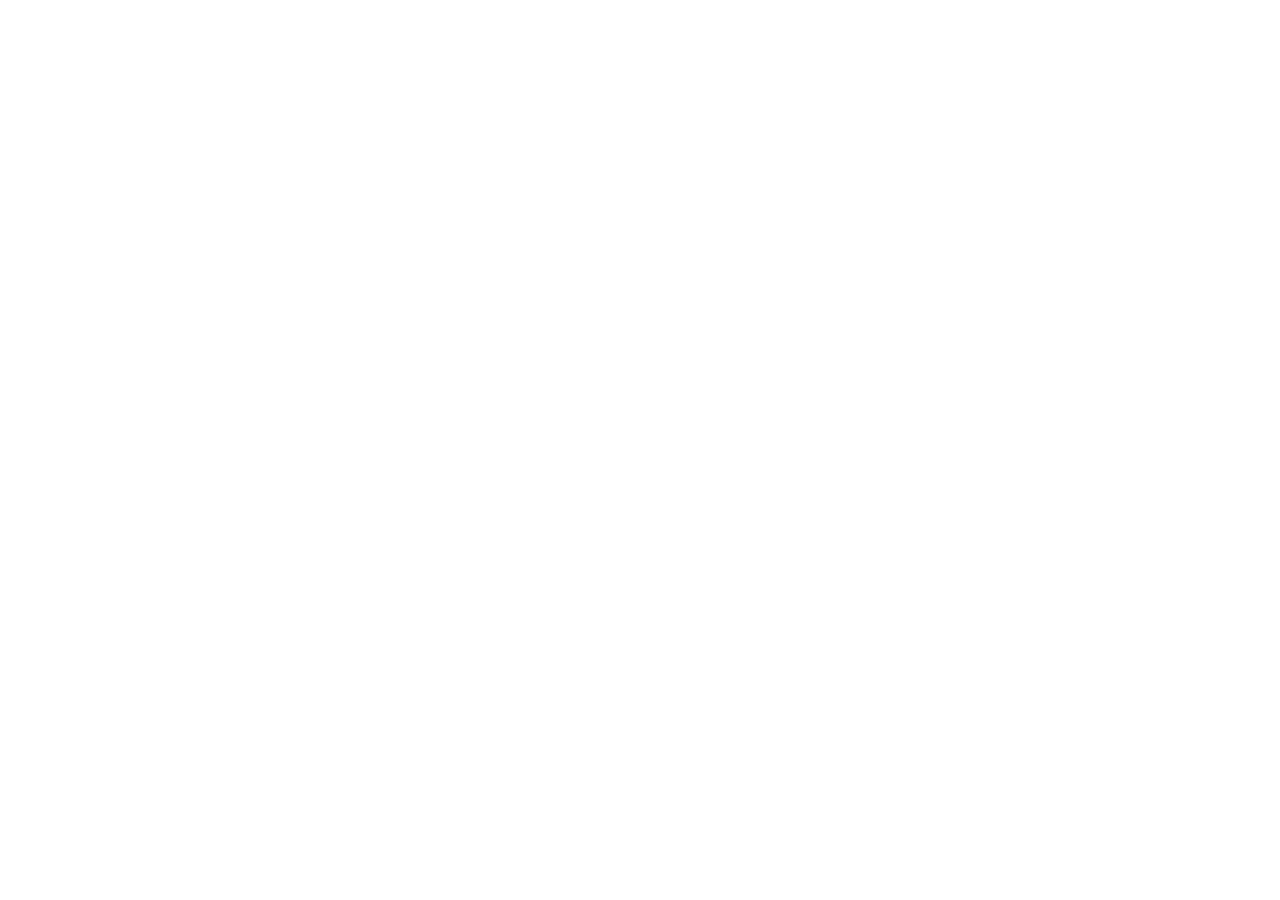
==== fourNines_Reflectivity_60Layers2/3obj_60layer-0.10-0.40/20260528-hppo_sequential-TiGe_ChirpedTesting-ReflectivityGatekeeper_4nines_60Layers/pareto_3d_rank.html @ 76bee687 "3D Pareto Front and New Ranking Logic" ====
<html>
<head><meta charset="utf-8" /></head>
<body>
    <div>                        <script type="text/javascript">window.PlotlyConfig = {MathJaxConfig: 'local'};</script>
        <script charset="utf-8" src="https://cdn.plot.ly/plotly-3.3.1.min.js" integrity="sha256-4rD3fugVb/nVJYUv5Ky3v+fYXoouHaBSP20WIJuEiWg=" crossorigin="anonymous"></script>                <div id="df2eb284-7e49-4219-b915-483fe3825ed8" class="plotly-graph-div" style="height:750px; width:100%;"></div>            <script type="text/javascript">                window.PLOTLYENV=window.PLOTLYENV || {};                                if (document.getElementById("df2eb284-7e49-4219-b915-483fe3825ed8")) {                    Plotly.newPlot(                        "df2eb284-7e49-4219-b915-483fe3825ed8",                        [{"customdata":{"dtype":"f8","bdata":"AAAAAAAA8D\u002faPqHgXv\u002fvPwDAJNjrIxQ\u002fAAAAAAAARkB1NoUBMi29QJl7icJ7zew\u002fAAAAAAAAAEDdUzyBMf\u002fvPwBghHXYzxk\u002fAAAAAAAARkDXw06ibU+9QLMN+sJyyew\u002fAAAAAAAACEC5EBiPf\u002f\u002fvPwDg6P0cDhA\u002fAAAAAAAARkAY57AMWRG9QHACpJSBwOw\u002fAAAAAAAAEEDe0rP0Zv\u002fvPwBApIVpIRM\u002fAAAAAAAARkANmebapNS8QPG760yIu+w\u002fAAAAAAAAFEB5Rnp2f\u002f\u002fvPwDgMLcwERA\u002fAAAAAAAARkAr3RA8cc68QEAFpYE7uuw\u002fAAAAAAAAGEBOFlepMf\u002fvPwBANh3Vyhk\u002fAAAAAAAARkBborxSYyS9QIxt1Goluuw\u002fAAAAAAAAHEAD3A5dMv\u002fvPwCgfyRetBk\u002fAAAAAAAARkDdHe79IDy9QP39ZJzBt+w\u002fAAAAAAAAIECsrnheeP\u002fvPwCAKuow9BA\u002fAAAAAAAARkAFHEX8bku9QBCo\u002f9t6t+w\u002fAAAAAAAAIkDb9qPfaf\u002fvPwCgJIELxBI\u002fAAAAAAAAR0CxO8II1de+QIBh61h\u002ftuw\u002fAAAAAAAAJEBBIuRUuf\u002fvPwDAb\u002ffGqgE\u002fAAAAAAAAR0Bx1H62RQ++QK+GN6kQtuw\u002fAAAAAAAAJkCMNlfUpP\u002fvPwAAXTLqygY\u002fAAAAAAAAR0DhAYPgH2i+QBOb6+07s+w\u002fAAAAAAAAKEBKFhgce\u002f\u002fvPwDANv18nBA\u002fAAAAAAAARkCYYgUc2rS8QLVce\u002fQFs+w\u002fAAAAAAAAKkCNpNjRdf\u002fvPwBgbuvERRE\u002fAAAAAAAAR0D\u002f1R9toO++QE7OvEvWsuw\u002fAAAAAAAALECr0G30Y\u002f\u002fvPwCg6kVygRM\u002fAAAAAAAAR0DYbDTgXqy+QDmXDOaMsew\u002fAAAAAAAALkBkfT5Zdv\u002fvPwCAUzDYNBE\u002fAAAAAACARkBYfN1e1WW9QPTRuF5nsew\u002fAAAAAAAAMEB51WuaK\u002f\u002fvPwDgUIWyjBo\u002fAAAAAAAARkD3DckjZB29QAG2nyRKsew\u002fAAAAAAAAMUBJW03Hq\u002f\u002fvPwDALaksDgU\u002fAAAAAAAAR0D8sIo4rJ++QEJYJITvsOw\u002fAAAAAAAAMkAJMkCXZP\u002fvPwDgvvkXbRM\u002fAAAAAAAAR0CaZkbGLQW\u002fQLa6RR2+sOw\u002fAAAAAAAAM0Cy98Npmf\u002fvPwCAEwKPpQk\u002fAAAAAAAAR0DR\u002fEES146+QNPQwXc4sOw\u002fAAAAAAAANEAe6i\u002fKXf\u002fvPwBAvAK6RhQ\u002fAAAAAAAAR0C6ft2xIeS+QPM9GSPmruw\u002fAAAAAAAANUC7QLgidf\u002fvPwCg6PeoWxE\u002fAAAAAAAAR0Aym2tupZ2+QC+QP964ruw\u002fAAAAAAAANkBUkkofTP\u002fvPwCAta0WfBY\u002fAAAAAAAAR0B57e+WOi6\u002fQLdtJ9E9ruw\u002fAAAAAAAAN0BZezxmcf\u002fvPwDglHA40xE\u002fAAAAAAAAR0B3A0hXBoG+QPKlP843rew\u002fAAAAAAAAOEAB0MlGRP\u002fvPwDg\u002f8Umdxc\u002fAAAAAAAARkB+QMQypR69QDq03Ob9q+w\u002fAAAAAAAAOUAG5YF2k\u002f\u002fvPwCAvoZfIgs\u002fAAAAAAAARkBVfjmgrdC8QJQG9VGEq+w\u002fAAAAAAAAOkAVUvUxcP\u002fvPwBgvVXB+RE\u002fAAAAAAAAR0CtXJuqMdS+QJjiAEfYquw\u002fAAAAAAAAO0ABNThQP\u002f\u002fvPwDgX\u002fn4FRg\u002fAAAAAAAAR0CoL0GeyMO+QIyqIK1tquw\u002fAAAAAAAAPEDacENfgP\u002fvPwCAySMv6A8\u002fAAAAAAAAR0BkDvcjlN6+QBY\u002fzyN1qOw\u002fAAAAAAAAPUBue42cUP\u002fvPwBAklBu7BU\u002fAAAAAAAAR0AN2Yne5RS\u002fQNyMWWbPpuw\u002fAAAAAAAAPkDoC+5up\u002f\u002fvPwAABn1EJAY\u002fAAAAAAAASECuFwYWheW\u002fQOggMRgRpew\u002fAAAAAAAAP0Dq7PSBg\u002f\u002fvPwCAxcSCHw8\u002fAAAAAACAR0A2hi0Lmw+\u002fQL4iXcrXpOw\u002fAAAAAAAAQEDilAaBLP\u002fvPwDAYy3fbxo\u002fAAAAAAAAR0BsgPAgovC+QGx+LMKoouw\u002fAAAAAACAQEArPJZpjv\u002fvPwBA9XCaZQw\u002fAAAAAAAASEB0UBNE7S7AQDaEEsYyouw\u002fAAAAAAAAQUALYOrilv\u002fvPwBA\u002fWdFRwo\u002fAAAAAAAASED4SuplWx\u002fAQDndKkKroew\u002fAAAAAACAQUBM1LWwM\u002f\u002fvPwCAdkXpiRk\u002fAAAAAAAARkA6rr4adRa9QMPccbk5oOw\u002fAAAAAAAAQkBC0CwBk\u002f\u002fvPwCA78u0Pws\u002fAAAAAAAAR0D0vrn4MYG+QNs9kTnLnuw\u002fAAAAAACAQkAjcoCHVv\u002fvPwCgu\u002fEPLxU\u002fAAAAAAAAR0Bt\u002f90ks\u002fa+QOSLbSXRnew\u002fAAAAAAAAQ0CDxjIWt\u002f\u002fvPwBAX05zOgI\u002fAAAAAAAASEBGZlVg6pi\u002fQBgO\u002fUNhnOw\u002fAAAAAACAQ0DAVXJrl\u002f\u002fvPwAAkGojJQo\u002fAAAAAAAASECf16q8fsa\u002fQCpJZW0nnOw\u002fAAAAAAAAREDq1vglff\u002fvPwDAIuVAWxA\u002fAAAAAAAASEBZU066VwzAQN\u002fBLtqFm+w\u002fAAAAAACARED\u002f\u002ftetnP\u002fvPwBAQACK1Ag\u002fAAAAAAAARkDXes\u002fIp4e8QCckGjyqmuw\u002fAAAAAAAARUAfU+Spdf\u002fvPwAgnHXDShE\u002fAAAAAAAARkAK9dn+KvW8QMHOMzp4muw\u002fAAAAAACARUB5d7U3mP\u002fvPwDAIaIS8gk\u002fAAAAAAAASED8bT86uKW\u002fQDWr4hmGmOw\u002fAAAAAAAARkBD6m9rgv\u002fvPwBAbwUkZQ8\u002fAAAAAAAAR0CWb4kBBJe+QOpxSI\u002fjl+w\u002fAAAAAACARkBj+76RvP\u002fvPwBAJ0GQ2wA\u002fAAAAAAAAR0ADUPLYdKm9QOx9207\u002fluw\u002fAAAAAAAAR0CkSEqf0P\u002fvPwAArttasPc+AAAAAAAASEDbiW9ilhK\u002fQEPZhltklew\u002fAAAAAACAR0CIEYVLev\u002fvPwAAz12PthA\u002fAAAAAAAASEAoBD5iCzzAQBihAhxIlew\u002fAAAAAAAASEBoaATlcv\u002fvPwAA83JfoxE\u002fAAAAAAAASEDowmZNYz\u002fAQMnMwAAulew\u002fAAAAAACASEB5INE22v\u002fvPwCAw2+X5PI+AAAAAAAASEC\u002f5DoBe2e\u002fQAnuNKLblOw\u002fAAAAAAAASUDGBMnjZ\u002f\u002fvPwBAZ9+GAxM\u002fAAAAAAAARkDdmrcGv828QMpZhGG+k+w\u002fAAAAAACASUBO27lEmf\u002fvPwCALInRrgk\u002fAAAAAAAASED\u002fqXbbF9m\u002fQOpMa\u002frokuw\u002fAAAAAAAASkDsiuMndP\u002fvPwCAoo4DexE\u002fAAAAAAAASEDRPk\u002fV9jPAQIRJU1eBkew\u002fAAAAAACASkDWA6jJmf\u002fvPwCACv+VjQk\u002fAAAAAAAASUAvcIKsD\u002fvAQG3lzXgFkew\u002fAAAAAAAAS0COsPTCjP\u002fvPwCA3NNCzww\u002fAAAAAAAAR0D5+WWnxhG+QOr\u002fvmoNkOw\u002fAAAAAACAS0ATKHfhof\u002fvPwBA+zWihwc\u002fAAAAAAAASUBkDyYQ7vTAQKDQhS+mi+w\u002fAAAAAAAATEARfWvtNf\u002fvPwDgXZBSQhk\u002fAAAAAAAARkBSkxzHwN+8QF3dckjEiuw\u002fAAAAAACATEBqUivVVP\u002fvPwDAspVaZRU\u002fAAAAAAAASECNyQcTk1jAQAWaenxgiuw\u002fAAAAAAAATUCxznD5jP\u002fvPwDAU8yjwQw\u002fAAAAAAAASECuAsDgkSHAQFZUoWDwiew\u002fAAAAAACATUAa2p3d1P\u002fvPwAA8xIxkfU+AAAAAAAASEA56PV9wIm\u002fQM5dYftQiew\u002fAAAAAAAATkDD\u002fBRhg\u002f\u002fvPwBAz8C6Jw8\u002fAAAAAAAASEBTNtDWJjfAQF0wFcQWiew\u002fAAAAAACATkCa0g4mmP\u002fvPwCAWUt89gk\u002fAAAAAAAASEAM3+JNXDLAQLSobpKniOw\u002fAAAAAAAAT0DyP98muf\u002fvPwCAAzBItgE\u002fAAAAAAAASUAZ6tWecuDAQHbynN8Dh+w\u002fAAAAAACAT0BPrLMmxf\u002fvPwCA2CmmbP0+AAAAAAAASUA70DN4AbvAQOjU6ch3huw\u002fAAAAAAAAUEA5VzETuf\u002fvPwDAMaozuwE\u002fAAAAAAAASUC865sU1N3AQPljnynWg+w\u002fAAAAAABAUEDG\u002f8P5yf\u002fvPwAAHQAeA\u002fs+AAAAAAAASEA5K2olulm\u002fQEw08drmguw\u002fAAAAAACAUEBfLRfzsf\u002fvPwBAqDQ6gwM\u002fAAAAAAAASUCqhsMVIrjAQHYlNbmYgew\u002fAAAAAADAUEDLfG20pP\u002fvPwBAzaDk0gY\u002fAAAAAAAASUAToR4xJszAQAJAqwzfgOw\u002fAAAAAAAAUUAuNU+6Iv\u002fvPwBAWhm2qBs\u002fAAAAAAAAR0ByjlE8G\u002f6+QE+B9PdQf+w\u002fAAAAAABAUUBmvcYZm\u002f\u002fvPwCAplCOOQk\u002fAAAAAAAASUAyZKCm3sbAQMm1AT6ofuw\u002fAAAAAACAUUDwIzYmu\u002f\u002fvPwAABHdyNgE\u002fAAAAAAAASUCb+Zru39nAQMyMx60Tfuw\u002fAAAAAADAUUC5c+hd3f\u002fvPwCAI8YLUfE+AAAAAAAASUBOwqtO+JjAQBxn4OD3fOw\u002fAAAAAAAAUkCv6kiN2\u002f\u002fvPwCAqIpbOfI+AAAAAAAASkAOPkkCTHTBQEG0FM7GfOw\u002fAAAAAABAUkAcy84Z0f\u002fvPwAAcpoYc\u002fc+AAAAAAAASEAc+9Lr3Eu\u002fQNycJJ60fOw\u002fAAAAAACAUkAvbIADvf\u002fvPwBA9OQfvwA\u002fAAAAAAAASUCpjNRuYsLAQDCVHavwe+w\u002fAAAAAADAUkBD6SZByf\u002fvPwCAXotsX\u002fs+AAAAAAAASUDS\u002fIrR8oPAQID6uAPVe+w\u002fAAAAAAAAU0BDJICRbv\u002fvPwCgd\u002fvPLRI\u002fAAAAAAAASUDuSndD4BrBQHTBhDlwe+w\u002fAAAAAABAU0A91Fka4f\u002fvPwAAwyum5e4+AAAAAAAASUDReSMRh27AQDu2FNEpe+w\u002fAAAAAACAU0BnmcdDpf\u002fvPwBAphkOrwY\u002fAAAAAAAASUAobLxY+dDAQGElJYo9d+w\u002fAAAAAADAU0Cp8EDs4P\u002fvPwAAVw+\u002fE+8+AAAAAAAASUBlVAfAbDLAQGFpzbnoduw\u002fAAAAAAAAVECM1v6axv\u002fvPwAAupSAsvw+AAAAAAAASkAODRRNaDHBQDCkKprCc+w\u002fAAAAAABAVED\u002fxdHDvf\u002fvPwBAgI4LjwA\u002fAAAAAAAASkCEcJ522KTBQInhf5mwc+w\u002fAAAAAACAVEAUhZ4Yzf\u002fvPwAAdr2wc\u002fk+AAAAAAAASkDrODUKhyfBQGnoRZ+kb+w\u002fAAAAAADAVEBkYAMD2v\u002fvPwAAzk9+\u002fvI+AAAAAAAASkBaVtqG9GLBQLRVGakSbOw\u002fAAAAAAAAVUCQo5e8x\u002f\u002fvPwAAOC60Ifw+AAAAAAAASkBW7\u002f8pwVvBQFIgBcima+w\u002fAAAAAABAVUDZEODwz\u002f\u002fvPwCAk\u002fePB\u002fg+AAAAAAAASkAVGa7oSkzBQHy+OmbBZ+w\u002fAAAAAACAVUCX2wRE2f\u002fvPwCANJL9XfM+AAAAAAAASkBD5tgpM2TBQE1Tc2IrZ+w\u002fAAAAAADAVUBW+bRb6f\u002fvPwAAqgZLpOY+AAAAAAAASkCDWQ84p0LBQFysbu2dZuw\u002fAAAAAAAAVkC6VvDuIv\u002fvPwDAKPUhohs\u002fAAAAAAAARkA9mNtMAP68QA7v8gaZZew\u002fAAAAAABAVkAz8Tq01f\u002fvPwCAZofiJfU+AAAAAAAASEADgN9XslS\u002fQNv0N1ZTZOw\u002fAAAAAACAVkB+EApL1\u002f\u002fvPwAAwfd6WvQ+AAAAAAAASEBOholWYFq\u002fQElWRp\u002feYew\u002fAAAAAADAVkBB1nKfEP\u002fvPwDgN6UR7B0\u002fAAAAAAAARkAmSy1lOY29QLdeJ+6JYew\u002fAAAAAAAAV0AD2J\u002fH0v\u002fvPwCA\u002fhMwnPY+AAAAAAAASEDgLkFkxHK\u002fQKFEEEaVX+w\u002fAAAAAABAV0CaBL9Rvv\u002fvPwCA2T6QawA\u002fAAAAAAAASUDJnpNND03AQL4SUdesXew\u002fAAAAAACAV0CrcDB71f\u002fvPwCAqsdnQvU+AAAAAAAAS0CJR\u002fIO7SHCQD2ogb3\u002fWuw\u002fAAAAAADAV0AM8gCL3f\u002fvPwAA+oZ\u002fOvE+AAAAAAAAS0B70OWnOzHCQDeN+DneVuw\u002fAAAAAAAAWECsloz73P\u002fvPwAAqrQ5gvE+AAAAAAAASUDIlOjFBn3AQE6\u002foJTiVOw\u002fAAAAAABAWEAy7oYkDP\u002fvPwDAOSJvex4\u002fAAAAAAAARkACesxJKMG9QKzJPkxdVOw\u002fAAAAAACAWEDrZANE5f\u002fvPwAAFZv8u+o+AAAAAAAASkDS7WseQE\u002fBQFnvrrG+Uuw\u002fAAAAAADAWECsagjj5\u002f\u002fvPwAAVJX3HOg+AAAAAAAASkAXNXNtmj\u002fBQKaR6SqGSew\u002fAAAAAAAAWUDGhny74P\u002fvPwAAOnmDRO8+AAAAAAAASUApvmBq607AQMpcNTlVR+w\u002f","shape":"100, 6"},"hovertemplate":"\u003cb\u003eDesign Rank #%{customdata[0]:d}\u003c\u002fb\u003e\u003cbr\u003e\u003cbr\u003eReflectivity: %{customdata[1]:.6f}\u003cbr\u003eReflectivity Loss: %{customdata[2]:.3e}\u003cbr\u003eAbsorption: %{x:.4f} ppm\u003cbr\u003eThermal Noise: %{y:.4e} m\u002f\u221aHz\u003cbr\u003eActive Layers: %{customdata[3]:d}\u003cbr\u003eTotal Thickness: %{customdata[4]:.2f} nm\u003cbr\u003eUtility Score: %{customdata[5]:.4f}\u003cbr\u003e\u003cextra\u003e\u003c\u002fextra\u003e","marker":{"cmax":0.9999892035628288,"cmin":0.999883719770372,"color":{"dtype":"f8","bdata":"2j6h4F7\u002f7z\u002fdUzyBMf\u002fvP7kQGI9\u002f\u002f+8\u002f3tKz9Gb\u002f7z95Rnp2f\u002f\u002fvP04WV6kx\u002f+8\u002fA9wOXTL\u002f7z+srnheeP\u002fvP9v2o99p\u002f+8\u002fQSLkVLn\u002f7z+MNlfUpP\u002fvP0oWGBx7\u002f+8\u002fjaTY0XX\u002f7z+r0G30Y\u002f\u002fvP2R9Pll2\u002f+8\u002fedVrmiv\u002f7z9JW03Hq\u002f\u002fvPwkyQJdk\u002f+8\u002fsvfDaZn\u002f7z8e6i\u002fKXf\u002fvP7tAuCJ1\u002f+8\u002fVJJKH0z\u002f7z9Zezxmcf\u002fvPwHQyUZE\u002f+8\u002fBuWBdpP\u002f7z8VUvUxcP\u002fvPwE1OFA\u002f\u002f+8\u002f2nBDX4D\u002f7z9ue42cUP\u002fvP+gL7m6n\u002f+8\u002f6uz0gYP\u002f7z\u002filAaBLP\u002fvPys8lmmO\u002f+8\u002fC2Dq4pb\u002f7z9M1LWwM\u002f\u002fvP0LQLAGT\u002f+8\u002fI3KAh1b\u002f7z+DxjIWt\u002f\u002fvP8BVcmuX\u002f+8\u002f6tb4JX3\u002f7z\u002f\u002f\u002ftetnP\u002fvPx9T5Kl1\u002f+8\u002feXe1N5j\u002f7z9D6m9rgv\u002fvP2P7vpG8\u002f+8\u002fpEhKn9D\u002f7z+IEYVLev\u002fvP2hoBOVy\u002f+8\u002feSDRNtr\u002f7z\u002fGBMnjZ\u002f\u002fvP07buUSZ\u002f+8\u002f7IrjJ3T\u002f7z\u002fWA6jJmf\u002fvP46w9MKM\u002f+8\u002fEyh34aH\u002f7z8RfWvtNf\u002fvP2pSK9VU\u002f+8\u002fsc5w+Yz\u002f7z8a2p3d1P\u002fvP8P8FGGD\u002f+8\u002fmtIOJpj\u002f7z\u002fyP98muf\u002fvP0+ssybF\u002f+8\u002fOVcxE7n\u002f7z\u002fG\u002f8P5yf\u002fvP18tF\u002fOx\u002f+8\u002fy3xttKT\u002f7z8uNU+6Iv\u002fvP2a9xhmb\u002f+8\u002f8CM2Jrv\u002f7z+5c+hd3f\u002fvP6\u002fqSI3b\u002f+8\u002fHMvOGdH\u002f7z8vbIADvf\u002fvP0PpJkHJ\u002f+8\u002fQySAkW7\u002f7z891Fka4f\u002fvP2eZx0Ol\u002f+8\u002fqfBA7OD\u002f7z+M1v6axv\u002fvP\u002f\u002fF0cO9\u002f+8\u002fFIWeGM3\u002f7z9kYAMD2v\u002fvP5Cjl7zH\u002f+8\u002f2RDg8M\u002f\u002f7z+X2wRE2f\u002fvP1b5tFvp\u002f+8\u002fulbw7iL\u002f7z8z8Tq01f\u002fvP34QCkvX\u002f+8\u002fQdZynxD\u002f7z8D2J\u002fH0v\u002fvP5oEv1G+\u002f+8\u002fq3Awe9X\u002f7z8M8gCL3f\u002fvP6yWjPvc\u002f+8\u002fMu6GJAz\u002f7z\u002frZANE5f\u002fvP6xqCOPn\u002f+8\u002fxoZ8u+D\u002f7z8="},"colorbar":{"len":0.7,"thickness":18,"title":{"side":"right","text":"Reflectivity"}},"colorscale":[[0.0,"#0d0887"],[0.1111111111111111,"#46039f"],[0.2222222222222222,"#7201a8"],[0.3333333333333333,"#9c179e"],[0.4444444444444444,"#bd3786"],[0.5555555555555556,"#d8576b"],[0.6666666666666666,"#ed7953"],[0.7777777777777778,"#fb9f3a"],[0.8888888888888888,"#fdca26"],[1.0,"#f0f921"]],"line":{"color":"white","width":0.5},"opacity":0.9,"showscale":true,"size":8},"mode":"markers","name":"Pareto Front Designs","showlegend":true,"x":{"dtype":"f8","bdata":"Fzyi+ify1D\u002fG+pLFvlzTP6R+cUCRRNc\u002fvIi1G\u002f0k2D+Z1yjQyTvZP8YRAVmD1NU\u002fO8Cwpma\u002f1T\u002fWDETszHHXPxSUf8tM3tI\u002f2d5ps0qR1z+FzfZWgiDWP1syWsyvPto\u002f3KbFih5T0z+E1zpa8L\u002fTP8K1bE+qz9c\u002fbZQXF8Ws1T\u002f9PRRr1ujVP8hIfN3VcdI\u002fIP0Sya2Q1T+5JcYUTRvTP9MiriTCF9U\u002fAW1Uuhcg0T+vrptcBQnVP\u002fHQWT0GAtg\u002fka\u002fzpPlp2z9wBpYYUGTUP9G7zWq9ydI\u002fk71WEqn81D\u002f7qgCwiY3SP7jYk1aOVtM\u002f\u002fP8pmoy01D8Wo4FDnlDRP1UM68yXn9E\u002fww4CrRTZ0j8pALPlDh\u002fZP++QUtGAL9g\u002fM9JLeMzE1D+nOFhOc6DWP9ox5csiINQ\u002fajXRHPrT0j\u002f3BYN6tHjePz2okyxEONw\u002fdHvZIsHC1T8kuiKqVfnXP6flJL9nQdw\u002f6hThonq82D+VhV9LSmbSPwF8XlhK\u002fdE\u002fLUA70mfQ1z+McpqCXeHcP2KMxcwAKtY\u002fo6k+zpbn0j9F4zX006vPPxZn2lGVP9s\u002fl4Ah+\u002fqf0D\u002foXGQGqy3cP\u002fiYQ+FTRdE\u002fNUQ1P1de1T8Nt5tW19jYPyh89HoOidQ\u002fdHYWy\u002fBP1T+r6zH8f+LSP4hbl491S9Q\u002fHDNDcX6s0j+v0bIe01LaP2oovDbeV9Q\u002fKHurT\u002ffF0j+g9pQ1Ev\u002fRPyC4qU7D99I\u002f+DF0rEAZ1D827E83kezVP0cDINGL8dE\u002fxq+Jabpj2z8FNdhAZkzVP58IvAEMq9Y\u002fuMkq0TwH0D8R0kiw9GrVP4afYgFM6dQ\u002ffn\u002fCDam62D8g4LLWCDLUP1ThJCJNCNE\u002foEDeTsyX1D++GYw1c13UP8xrUN3D19M\u002fXbx1XpiY1T\u002fSfdwzE+zUP4+zuXD1udM\u002fUvuM62u52z\u002fDPz3Fd\u002ffdP09STo6kKd4\u002fH4ylq0HT0j8Kn6ZhxSrePwVWwNku\u002fNo\u002fqH+QFOe20j8yWQwerQDTP5ssEpNQids\u002fsl1SadZG0j8gsEJHQUjXPxZ4FnwKPtk\u002fcSHeI63c3T8="},"y":{"dtype":"f8","bdata":"[base64]\u002fo\u002fYEbg7E7Zp0Vou\u002fFsTsYE7LES6yxO8edlkFaPrE7WBHviIDEsTsndVUIG6qxO\u002f1miIwLerE7HiqsZUfOsTshHh9ogb2xOyH2pE1GTLI7nE3ZItbzsTtQlDeIxKWxO2xaZSjSKbI7ZkKQvZH2sTuxz2ZEbhKxO1oH0BA9uLE7hzNQ0A1\u002fsTv6EPJ9DPixO5acqo6yOrI7awmaR7jvsTuuSbX4ANyxO3YsGgsvg7E7hOREFtDdsTsSnP21VruxO7u7YBqnNrI7B4qIjNqHsjtTAy7HE\u002fmxOxDmb\u002f6m+rE7xeTY52rEsjsFv8nj8X2xO4o8tkrtxbE798rbuM\u002fksTvqfVYXOFmyO6oWHDXpi7E7Dj1XnWx+sjsCbODLHSqxO2QGvjMdB7I7dl9aupTesTs+ALS\u002fiaayO3Hl9kRm5bE7O7yy5hAKsjuf19PIImKyO+0lFZmhWLI7EObBIZGosjvEYWMZ1VWyOxaF\[base64]\u002fN2jpdDUrI7GkSkoS3Psjsxd+d1ZfKyO6FnWehCvrI7AJ5WJ9lOsTsyWHQWtP2yO80iHIp69bI7LE16kT\u002flsjs="},"z":{"dtype":"i1","bdata":"AQIDBAUGBwgJCgsMDQ4PEBESExQVFhcYGRobHB0eHyAhIiMkJSYnKCkqKywtLi8wMTIzNDU2Nzg5Ojs8PT4\u002fQEFCQ0RFRkdISUpLTE1OT1BRUlNUVVZXWFlaW1xdXl9gYWJjZA=="},"type":"scatter3d"},{"hovertemplate":"\u003cb\u003eChirp N3 (Reference)\u003c\u002fb\u003e\u003cbr\u003e\u003cbr\u003eReflectivity: 0.999900\u003cbr\u003eReflectivity Loss: 1.000e-04\u003cbr\u003eAbsorption: %{x:.4f} ppm\u003cbr\u003eThermal Noise: %{y:.4e} m\u002fsqrt(Hz)\u003cbr\u003eVirtual Utility Rank: #2\u003cbr\u003eReference Utility: 0.9000\u003cbr\u003e\u003cextra\u003e\u003c\u002fextra\u003e","marker":{"color":"#ff007f","line":{"color":"white","width":1.5},"size":14,"symbol":"diamond"},"mode":"markers","name":"Chirp N3 (Virtual Utility Rank: #2 of 361)","showlegend":true,"x":[0.53],"y":[4.017e-21],"z":[2.0],"type":"scatter3d"}],                        {"template":{"data":{"barpolar":[{"marker":{"line":{"color":"rgb(17,17,17)","width":0.5},"pattern":{"fillmode":"overlay","size":10,"solidity":0.2}},"type":"barpolar"}],"bar":[{"error_x":{"color":"#f2f5fa"},"error_y":{"color":"#f2f5fa"},"marker":{"line":{"color":"rgb(17,17,17)","width":0.5},"pattern":{"fillmode":"overlay","size":10,"solidity":0.2}},"type":"bar"}],"carpet":[{"aaxis":{"endlinecolor":"#A2B1C6","gridcolor":"#506784","linecolor":"#506784","minorgridcolor":"#506784","startlinecolor":"#A2B1C6"},"baxis":{"endlinecolor":"#A2B1C6","gridcolor":"#506784","linecolor":"#506784","minorgridcolor":"#506784","startlinecolor":"#A2B1C6"},"type":"carpet"}],"choropleth":[{"colorbar":{"outlinewidth":0,"ticks":""},"type":"choropleth"}],"contourcarpet":[{"colorbar":{"outlinewidth":0,"ticks":""},"type":"contourcarpet"}],"contour":[{"colorbar":{"outlinewidth":0,"ticks":""},"colorscale":[[0.0,"#0d0887"],[0.1111111111111111,"#46039f"],[0.2222222222222222,"#7201a8"],[0.3333333333333333,"#9c179e"],[0.4444444444444444,"#bd3786"],[0.5555555555555556,"#d8576b"],[0.6666666666666666,"#ed7953"],[0.7777777777777778,"#fb9f3a"],[0.8888888888888888,"#fdca26"],[1.0,"#f0f921"]],"type":"contour"}],"heatmap":[{"colorbar":{"outlinewidth":0,"ticks":""},"colorscale":[[0.0,"#0d0887"],[0.1111111111111111,"#46039f"],[0.2222222222222222,"#7201a8"],[0.3333333333333333,"#9c179e"],[0.4444444444444444,"#bd3786"],[0.5555555555555556,"#d8576b"],[0.6666666666666666,"#ed7953"],[0.7777777777777778,"#fb9f3a"],[0.8888888888888888,"#fdca26"],[1.0,"#f0f921"]],"type":"heatmap"}],"histogram2dcontour":[{"colorbar":{"outlinewidth":0,"ticks":""},"colorscale":[[0.0,"#0d0887"],[0.1111111111111111,"#46039f"],[0.2222222222222222,"#7201a8"],[0.3333333333333333,"#9c179e"],[0.4444444444444444,"#bd3786"],[0.5555555555555556,"#d8576b"],[0.6666666666666666,"#ed7953"],[0.7777777777777778,"#fb9f3a"],[0.8888888888888888,"#fdca26"],[1.0,"#f0f921"]],"type":"histogram2dcontour"}],"histogram2d":[{"colorbar":{"outlinewidth":0,"ticks":""},"colorscale":[[0.0,"#0d0887"],[0.1111111111111111,"#46039f"],[0.2222222222222222,"#7201a8"],[0.3333333333333333,"#9c179e"],[0.4444444444444444,"#bd3786"],[0.5555555555555556,"#d8576b"],[0.6666666666666666,"#ed7953"],[0.7777777777777778,"#fb9f3a"],[0.8888888888888888,"#fdca26"],[1.0,"#f0f921"]],"type":"histogram2d"}],"histogram":[{"marker":{"pattern":{"fillmode":"overlay","size":10,"solidity":0.2}},"type":"histogram"}],"mesh3d":[{"colorbar":{"outlinewidth":0,"ticks":""},"type":"mesh3d"}],"parcoords":[{"line":{"colorbar":{"outlinewidth":0,"ticks":""}},"type":"parcoords"}],"pie":[{"automargin":true,"type":"pie"}],"scatter3d":[{"line":{"colorbar":{"outlinewidth":0,"ticks":""}},"marker":{"colorbar":{"outlinewidth":0,"ticks":""}},"type":"scatter3d"}],"scattercarpet":[{"marker":{"colorbar":{"outlinewidth":0,"ticks":""}},"type":"scattercarpet"}],"scattergeo":[{"marker":{"colorbar":{"outlinewidth":0,"ticks":""}},"type":"scattergeo"}],"scattergl":[{"marker":{"line":{"color":"#283442"}},"type":"scattergl"}],"scattermapbox":[{"marker":{"colorbar":{"outlinewidth":0,"ticks":""}},"type":"scattermapbox"}],"scattermap":[{"marker":{"colorbar":{"outlinewidth":0,"ticks":""}},"type":"scattermap"}],"scatterpolargl":[{"marker":{"colorbar":{"outlinewidth":0,"ticks":""}},"type":"scatterpolargl"}],"scatterpolar":[{"marker":{"colorbar":{"outlinewidth":0,"ticks":""}},"type":"scatterpolar"}],"scatter":[{"marker":{"line":{"color":"#283442"}},"type":"scatter"}],"scatterternary":[{"marker":{"colorbar":{"outlinewidth":0,"ticks":""}},"type":"scatterternary"}],"surface":[{"colorbar":{"outlinewidth":0,"ticks":""},"colorscale":[[0.0,"#0d0887"],[0.1111111111111111,"#46039f"],[0.2222222222222222,"#7201a8"],[0.3333333333333333,"#9c179e"],[0.4444444444444444,"#bd3786"],[0.5555555555555556,"#d8576b"],[0.6666666666666666,"#ed7953"],[0.7777777777777778,"#fb9f3a"],[0.8888888888888888,"#fdca26"],[1.0,"#f0f921"]],"type":"surface"}],"table":[{"cells":{"fill":{"color":"#506784"},"line":{"color":"rgb(17,17,17)"}},"header":{"fill":{"color":"#2a3f5f"},"line":{"color":"rgb(17,17,17)"}},"type":"table"}]},"layout":{"annotationdefaults":{"arrowcolor":"#f2f5fa","arrowhead":0,"arrowwidth":1},"autotypenumbers":"strict","coloraxis":{"colorbar":{"outlinewidth":0,"ticks":""}},"colorscale":{"diverging":[[0,"#8e0152"],[0.1,"#c51b7d"],[0.2,"#de77ae"],[0.3,"#f1b6da"],[0.4,"#fde0ef"],[0.5,"#f7f7f7"],[0.6,"#e6f5d0"],[0.7,"#b8e186"],[0.8,"#7fbc41"],[0.9,"#4d9221"],[1,"#276419"]],"sequential":[[0.0,"#0d0887"],[0.1111111111111111,"#46039f"],[0.2222222222222222,"#7201a8"],[0.3333333333333333,"#9c179e"],[0.4444444444444444,"#bd3786"],[0.5555555555555556,"#d8576b"],[0.6666666666666666,"#ed7953"],[0.7777777777777778,"#fb9f3a"],[0.8888888888888888,"#fdca26"],[1.0,"#f0f921"]],"sequentialminus":[[0.0,"#0d0887"],[0.1111111111111111,"#46039f"],[0.2222222222222222,"#7201a8"],[0.3333333333333333,"#9c179e"],[0.4444444444444444,"#bd3786"],[0.5555555555555556,"#d8576b"],[0.6666666666666666,"#ed7953"],[0.7777777777777778,"#fb9f3a"],[0.8888888888888888,"#fdca26"],[1.0,"#f0f921"]]},"colorway":["#636efa","#EF553B","#00cc96","#ab63fa","#FFA15A","#19d3f3","#FF6692","#B6E880","#FF97FF","#FECB52"],"font":{"color":"#f2f5fa"},"geo":{"bgcolor":"rgb(17,17,17)","lakecolor":"rgb(17,17,17)","landcolor":"rgb(17,17,17)","showlakes":true,"showland":true,"subunitcolor":"#506784"},"hoverlabel":{"align":"left"},"hovermode":"closest","mapbox":{"style":"dark"},"paper_bgcolor":"rgb(17,17,17)","plot_bgcolor":"rgb(17,17,17)","polar":{"angularaxis":{"gridcolor":"#506784","linecolor":"#506784","ticks":""},"bgcolor":"rgb(17,17,17)","radialaxis":{"gridcolor":"#506784","linecolor":"#506784","ticks":""}},"scene":{"xaxis":{"backgroundcolor":"rgb(17,17,17)","gridcolor":"#506784","gridwidth":2,"linecolor":"#506784","showbackground":true,"ticks":"","zerolinecolor":"#C8D4E3"},"yaxis":{"backgroundcolor":"rgb(17,17,17)","gridcolor":"#506784","gridwidth":2,"linecolor":"#506784","showbackground":true,"ticks":"","zerolinecolor":"#C8D4E3"},"zaxis":{"backgroundcolor":"rgb(17,17,17)","gridcolor":"#506784","gridwidth":2,"linecolor":"#506784","showbackground":true,"ticks":"","zerolinecolor":"#C8D4E3"}},"shapedefaults":{"line":{"color":"#f2f5fa"}},"sliderdefaults":{"bgcolor":"#C8D4E3","bordercolor":"rgb(17,17,17)","borderwidth":1,"tickwidth":0},"ternary":{"aaxis":{"gridcolor":"#506784","linecolor":"#506784","ticks":""},"baxis":{"gridcolor":"#506784","linecolor":"#506784","ticks":""},"bgcolor":"rgb(17,17,17)","caxis":{"gridcolor":"#506784","linecolor":"#506784","ticks":""}},"title":{"x":0.05},"updatemenudefaults":{"bgcolor":"#506784","borderwidth":0},"xaxis":{"automargin":true,"gridcolor":"#283442","linecolor":"#506784","ticks":"","title":{"standoff":15},"zerolinecolor":"#283442","zerolinewidth":2},"yaxis":{"automargin":true,"gridcolor":"#283442","linecolor":"#506784","ticks":"","title":{"standoff":15},"zerolinecolor":"#283442","zerolinewidth":2}}},"title":{"font":{"size":16},"text":"\u003cb\u003ePareto Front 3D Rank Plot: 20260528-hppo_sequential-TiGe_ChirpedTesting-ReflectivityGatekeeper_4nines_60Layers\u003c\u002fb\u003e\u003cbr\u003e\u003csup\u003eInteractive Pareto front - Ranked by Multi-Objective Utility Score\u003c\u002fsup\u003e","x":0.5,"xanchor":"center"},"scene":{"xaxis":{"title":{"text":"Absorption (ppm)"},"type":"log","gridcolor":"rgba(100, 100, 100, 0.3)","showbackground":true,"backgroundcolor":"#121212"},"yaxis":{"title":{"text":"Thermal Noise (m\u002f\u221aHz)"},"type":"log","gridcolor":"rgba(100, 100, 100, 0.3)","showbackground":true,"backgroundcolor":"#121212"},"zaxis":{"title":{"text":"Design Rank (Utility)"},"range":[102.0,0.5],"gridcolor":"rgba(100, 100, 100, 0.3)","showbackground":true,"backgroundcolor":"#121212"},"camera":{"eye":{"x":1.5,"y":1.5,"z":1.2}}},"margin":{"l":0,"r":0,"b":50,"t":80},"height":750,"autosize":true},                        {"displayModeBar": true, "displaylogo": false, "responsive": true}                    )                };            </script>        </div>
</body>
</html>
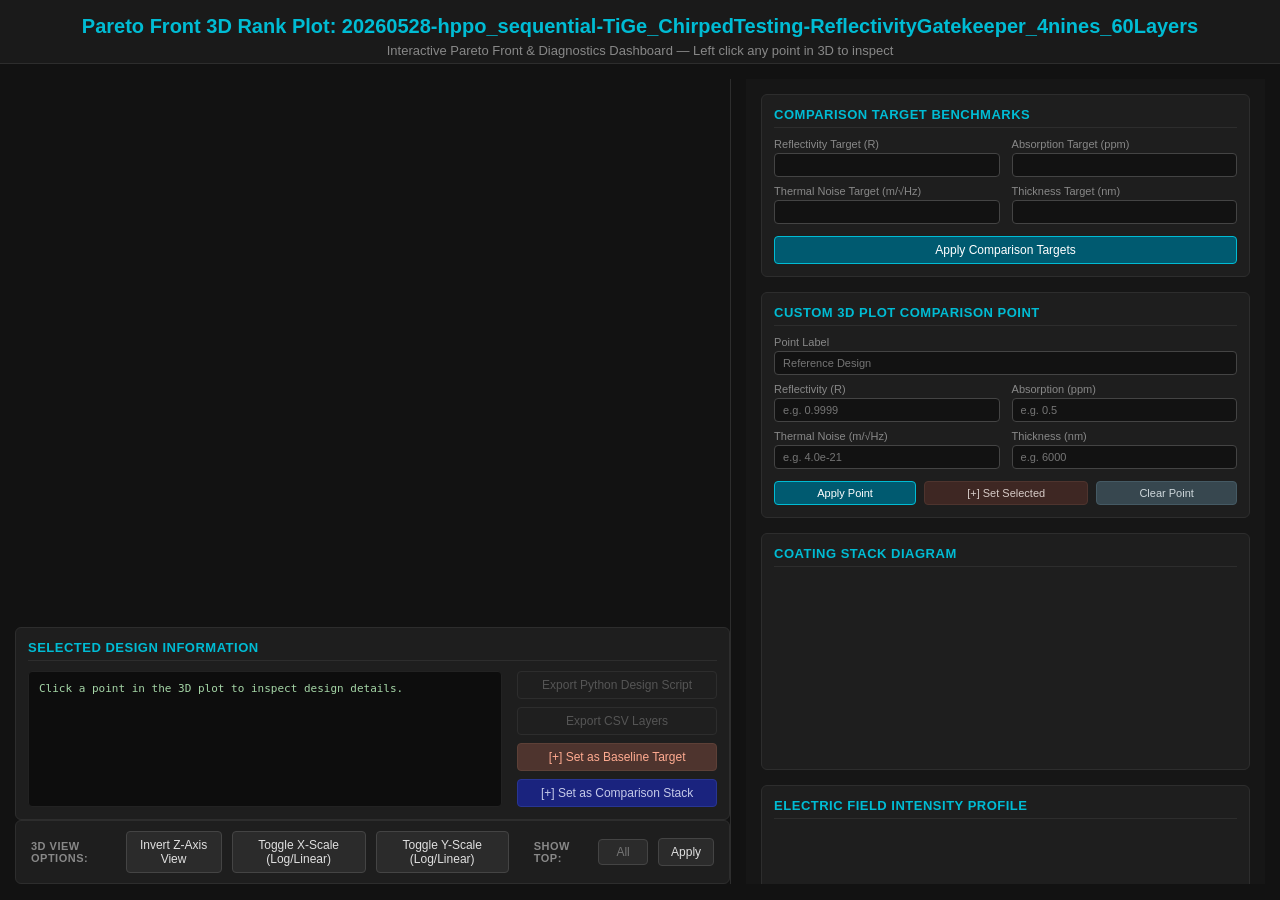
==== commit a015cbbd: "overhaul of 3D plotting - see pareto_3d_rank" ====
--- a/fourNines_Reflectivity_60Layers2/3obj_60layer-0.10-0.40/20260528-hppo_sequential-TiGe_ChirpedTesting-ReflectivityGatekeeper_4nines_60Layers/pareto_3d_rank.html
+++ b/fourNines_Reflectivity_60Layers2/3obj_60layer-0.10-0.40/20260528-hppo_sequential-TiGe_ChirpedTesting-ReflectivityGatekeeper_4nines_60Layers/pareto_3d_rank.html
@@ -1,7 +1,1198 @@
-<html>
-<head><meta charset="utf-8" /></head>
+<!DOCTYPE html>
+<html lang="en">
+<head>
+    <meta charset="UTF-8">
+    <title>Pareto Front 3D Rank Plot: 20260528-hppo_sequential-TiGe_ChirpedTesting-ReflectivityGatekeeper_4nines_60Layers</title>
+    <script src="https://cdn.plot.ly/plotly-2.24.1.min.js"></script>
+    <style>
+        body {
+            background-color: #121212;
+            color: #e0e0e0;
+            font-family: -apple-system, BlinkMacSystemFont, "Segoe UI", Roboto, Helvetica, Arial, sans-serif;
+            margin: 0;
+            padding: 0;
+        }
+        .header {
+            text-align: center;
+            padding: 15px 10px 5px 10px;
+            background-color: #1a1a1a;
+            border-bottom: 1px solid #2d2d2d;
+        }
+        .header h1 {
+            margin: 0 0 5px 0;
+            font-size: 20px;
+            color: #00bcd4;
+        }
+        .header p {
+            margin: 0;
+            font-size: 13px;
+            color: #888;
+        }
+        .container {
+            display: flex;
+            height: calc(100vh - 65px);
+            box-sizing: border-box;
+            padding: 15px;
+            gap: 15px;
+        }
+        .left-col {
+            width: 58%;
+            display: flex;
+            flex-direction: column;
+            border-right: 1px solid #2d2d2d;
+            box-sizing: border-box;
+            background-color: #121212;
+            height: 100%;
+            overflow: hidden;
+        }
+        .plot-container-3d {
+            flex-grow: 1;
+            width: 100%;
+            min-height: 350px;
+        }
+        .controls-toolbar {
+            display: flex;
+            gap: 10px;
+            padding: 10px 15px;
+            background-color: #1e1e1e;
+            border: 1px solid #2d2d2d;
+            border-radius: 6px;
+            align-items: center;
+        }
+        .btn {
+            background-color: #2b2b2b;
+            color: #e0e0e0;
+            border: 1px solid #444;
+            padding: 6px 12px;
+            border-radius: 4px;
+            cursor: pointer;
+            font-size: 12px;
+            font-weight: 500;
+            transition: background-color 0.2s, border-color 0.2s;
+        }
+        .btn:hover {
+            background-color: #3d3d3d;
+            border-color: #666;
+        }
+        .btn:active {
+            background-color: #1f1f1f;
+        }
+        .btn-primary {
+            background-color: #005a70;
+            border-color: #00bcd4;
+            color: #ffffff;
+        }
+        .btn-primary:hover {
+            background-color: #007c99;
+            border-color: #00e5ff;
+        }
+        .btn:disabled {
+            background-color: #1f1f1f;
+            border-color: #2d2d2d;
+            color: #555;
+            cursor: not-allowed;
+        }
+        .right-col {
+            width: 42%;
+            display: flex;
+            flex-direction: column;
+            overflow-y: auto;
+            box-sizing: border-box;
+            background-color: #161616;
+            padding: 15px;
+            gap: 15px;
+        }
+        .card {
+            background-color: #1e1e1e;
+            border: 1px solid #2d2d2d;
+            border-radius: 6px;
+            padding: 12px;
+            box-sizing: border-box;
+        }
+        .card-title {
+            font-size: 13px;
+            font-weight: 600;
+            color: #00bcd4;
+            margin: 0 0 10px 0;
+            text-transform: uppercase;
+            letter-spacing: 0.5px;
+            border-bottom: 1px solid #2d2d2d;
+            padding-bottom: 5px;
+        }
+        .info-card {
+            font-family: monospace;
+            white-space: pre-wrap;
+            font-size: 11px;
+            background-color: #0d0d0d;
+            color: #a5d6a7;
+            padding: 10px;
+            border-radius: 4px;
+            border: 1px solid #222;
+        }
+        .plot-2d {
+            height: 180px;
+            width: 100%;
+        }
+        .action-buttons {
+            display: flex;
+            gap: 10px;
+            margin-top: 5px;
+            flex-wrap: wrap;
+        }
+        .error-message {
+            color: #ff5252;
+            text-align: center;
+            padding: 20px;
+            font-size: 12px;
+            font-style: italic;
+        }
+        .targets-grid {
+            display: grid;
+            grid-template-columns: 1fr 1fr;
+            gap: 8px 12px;
+            margin-bottom: 12px;
+            font-size: 11px;
+        }
+        .targets-grid label {
+            display: block;
+            color: #888;
+            margin-bottom: 3px;
+            font-weight: 500;
+        }
+        .targets-grid input {
+            width: 100%;
+            background: #121212;
+            border: 1px solid #444;
+            color: #e0e0e0;
+            padding: 5px 8px;
+            border-radius: 4px;
+            font-size: 11px;
+            box-sizing: border-box;
+            transition: border-color 0.2s;
+        }
+        .targets-grid input:focus {
+            border-color: #00bcd4;
+            outline: none;
+        }
+    </style>
+</head>
 <body>
-    <div>                        <script type="text/javascript">window.PlotlyConfig = {MathJaxConfig: 'local'};</script>
-        <script charset="utf-8" src="https://cdn.plot.ly/plotly-3.3.1.min.js" integrity="sha256-4rD3fugVb/nVJYUv5Ky3v+fYXoouHaBSP20WIJuEiWg=" crossorigin="anonymous"></script>                <div id="df2eb284-7e49-4219-b915-483fe3825ed8" class="plotly-graph-div" style="height:750px; width:100%;"></div>            <script type="text/javascript">                window.PLOTLYENV=window.PLOTLYENV || {};                                if (document.getElementById("df2eb284-7e49-4219-b915-483fe3825ed8")) {                    Plotly.newPlot(                        "df2eb284-7e49-4219-b915-483fe3825ed8",                        [{"customdata":{"dtype":"f8","bdata":"AAAAAAAA8D\u002faPqHgXv\u002fvPwDAJNjrIxQ\u002fAAAAAAAARkB1NoUBMi29QJl7icJ7zew\u002fAAAAAAAAAEDdUzyBMf\u002fvPwBghHXYzxk\u002fAAAAAAAARkDXw06ibU+9QLMN+sJyyew\u002fAAAAAAAACEC5EBiPf\u002f\u002fvPwDg6P0cDhA\u002fAAAAAAAARkAY57AMWRG9QHACpJSBwOw\u002fAAAAAAAAEEDe0rP0Zv\u002fvPwBApIVpIRM\u002fAAAAAAAARkANmebapNS8QPG760yIu+w\u002fAAAAAAAAFEB5Rnp2f\u002f\u002fvPwDgMLcwERA\u002fAAAAAAAARkAr3RA8cc68QEAFpYE7uuw\u002fAAAAAAAAGEBOFlepMf\u002fvPwBANh3Vyhk\u002fAAAAAAAARkBborxSYyS9QIxt1Goluuw\u002fAAAAAAAAHEAD3A5dMv\u002fvPwCgfyRetBk\u002fAAAAAAAARkDdHe79IDy9QP39ZJzBt+w\u002fAAAAAAAAIECsrnheeP\u002fvPwCAKuow9BA\u002fAAAAAAAARkAFHEX8bku9QBCo\u002f9t6t+w\u002fAAAAAAAAIkDb9qPfaf\u002fvPwCgJIELxBI\u002fAAAAAAAAR0CxO8II1de+QIBh61h\u002ftuw\u002fAAAAAAAAJEBBIuRUuf\u002fvPwDAb\u002ffGqgE\u002fAAAAAAAAR0Bx1H62RQ++QK+GN6kQtuw\u002fAAAAAAAAJkCMNlfUpP\u002fvPwAAXTLqygY\u002fAAAAAAAAR0DhAYPgH2i+QBOb6+07s+w\u002fAAAAAAAAKEBKFhgce\u002f\u002fvPwDANv18nBA\u002fAAAAAAAARkCYYgUc2rS8QLVce\u002fQFs+w\u002fAAAAAAAAKkCNpNjRdf\u002fvPwBgbuvERRE\u002fAAAAAAAAR0D\u002f1R9toO++QE7OvEvWsuw\u002fAAAAAAAALECr0G30Y\u002f\u002fvPwCg6kVygRM\u002fAAAAAAAAR0DYbDTgXqy+QDmXDOaMsew\u002fAAAAAAAALkBkfT5Zdv\u002fvPwCAUzDYNBE\u002fAAAAAACARkBYfN1e1WW9QPTRuF5nsew\u002fAAAAAAAAMEB51WuaK\u002f\u002fvPwDgUIWyjBo\u002fAAAAAAAARkD3DckjZB29QAG2nyRKsew\u002fAAAAAAAAMUBJW03Hq\u002f\u002fvPwDALaksDgU\u002fAAAAAAAAR0D8sIo4rJ++QEJYJITvsOw\u002fAAAAAAAAMkAJMkCXZP\u002fvPwDgvvkXbRM\u002fAAAAAAAAR0CaZkbGLQW\u002fQLa6RR2+sOw\u002fAAAAAAAAM0Cy98Npmf\u002fvPwCAEwKPpQk\u002fAAAAAAAAR0DR\u002fEES146+QNPQwXc4sOw\u002fAAAAAAAANEAe6i\u002fKXf\u002fvPwBAvAK6RhQ\u002fAAAAAAAAR0C6ft2xIeS+QPM9GSPmruw\u002fAAAAAAAANUC7QLgidf\u002fvPwCg6PeoWxE\u002fAAAAAAAAR0Aym2tupZ2+QC+QP964ruw\u002fAAAAAAAANkBUkkofTP\u002fvPwCAta0WfBY\u002fAAAAAAAAR0B57e+WOi6\u002fQLdtJ9E9ruw\u002fAAAAAAAAN0BZezxmcf\u002fvPwDglHA40xE\u002fAAAAAAAAR0B3A0hXBoG+QPKlP843rew\u002fAAAAAAAAOEAB0MlGRP\u002fvPwDg\u002f8Umdxc\u002fAAAAAAAARkB+QMQypR69QDq03Ob9q+w\u002fAAAAAAAAOUAG5YF2k\u002f\u002fvPwCAvoZfIgs\u002fAAAAAAAARkBVfjmgrdC8QJQG9VGEq+w\u002fAAAAAAAAOkAVUvUxcP\u002fvPwBgvVXB+RE\u002fAAAAAAAAR0CtXJuqMdS+QJjiAEfYquw\u002fAAAAAAAAO0ABNThQP\u002f\u002fvPwDgX\u002fn4FRg\u002fAAAAAAAAR0CoL0GeyMO+QIyqIK1tquw\u002fAAAAAAAAPEDacENfgP\u002fvPwCAySMv6A8\u002fAAAAAAAAR0BkDvcjlN6+QBY\u002fzyN1qOw\u002fAAAAAAAAPUBue42cUP\u002fvPwBAklBu7BU\u002fAAAAAAAAR0AN2Yne5RS\u002fQNyMWWbPpuw\u002fAAAAAAAAPkDoC+5up\u002f\u002fvPwAABn1EJAY\u002fAAAAAAAASECuFwYWheW\u002fQOggMRgRpew\u002fAAAAAAAAP0Dq7PSBg\u002f\u002fvPwCAxcSCHw8\u002fAAAAAACAR0A2hi0Lmw+\u002fQL4iXcrXpOw\u002fAAAAAAAAQEDilAaBLP\u002fvPwDAYy3fbxo\u002fAAAAAAAAR0BsgPAgovC+QGx+LMKoouw\u002fAAAAAACAQEArPJZpjv\u002fvPwBA9XCaZQw\u002fAAAAAAAASEB0UBNE7S7AQDaEEsYyouw\u002fAAAAAAAAQUALYOrilv\u002fvPwBA\u002fWdFRwo\u002fAAAAAAAASED4SuplWx\u002fAQDndKkKroew\u002fAAAAAACAQUBM1LWwM\u002f\u002fvPwCAdkXpiRk\u002fAAAAAAAARkA6rr4adRa9QMPccbk5oOw\u002fAAAAAAAAQkBC0CwBk\u002f\u002fvPwCA78u0Pws\u002fAAAAAAAAR0D0vrn4MYG+QNs9kTnLnuw\u002fAAAAAACAQkAjcoCHVv\u002fvPwCgu\u002fEPLxU\u002fAAAAAAAAR0Bt\u002f90ks\u002fa+QOSLbSXRnew\u002fAAAAAAAAQ0CDxjIWt\u002f\u002fvPwBAX05zOgI\u002fAAAAAAAASEBGZlVg6pi\u002fQBgO\u002fUNhnOw\u002fAAAAAACAQ0DAVXJrl\u002f\u002fvPwAAkGojJQo\u002fAAAAAAAASECf16q8fsa\u002fQCpJZW0nnOw\u002fAAAAAAAAREDq1vglff\u002fvPwDAIuVAWxA\u002fAAAAAAAASEBZU066VwzAQN\u002fBLtqFm+w\u002fAAAAAACARED\u002f\u002ftetnP\u002fvPwBAQACK1Ag\u002fAAAAAAAARkDXes\u002fIp4e8QCckGjyqmuw\u002fAAAAAAAARUAfU+Spdf\u002fvPwAgnHXDShE\u002fAAAAAAAARkAK9dn+KvW8QMHOMzp4muw\u002fAAAAAACARUB5d7U3mP\u002fvPwDAIaIS8gk\u002fAAAAAAAASED8bT86uKW\u002fQDWr4hmGmOw\u002fAAAAAAAARkBD6m9rgv\u002fvPwBAbwUkZQ8\u002fAAAAAAAAR0CWb4kBBJe+QOpxSI\u002fjl+w\u002fAAAAAACARkBj+76RvP\u002fvPwBAJ0GQ2wA\u002fAAAAAAAAR0ADUPLYdKm9QOx9207\u002fluw\u002fAAAAAAAAR0CkSEqf0P\u002fvPwAArttasPc+AAAAAAAASEDbiW9ilhK\u002fQEPZhltklew\u002fAAAAAACAR0CIEYVLev\u002fvPwAAz12PthA\u002fAAAAAAAASEAoBD5iCzzAQBihAhxIlew\u002fAAAAAAAASEBoaATlcv\u002fvPwAA83JfoxE\u002fAAAAAAAASEDowmZNYz\u002fAQMnMwAAulew\u002fAAAAAACASEB5INE22v\u002fvPwCAw2+X5PI+AAAAAAAASEC\u002f5DoBe2e\u002fQAnuNKLblOw\u002fAAAAAAAASUDGBMnjZ\u002f\u002fvPwBAZ9+GAxM\u002fAAAAAAAARkDdmrcGv828QMpZhGG+k+w\u002fAAAAAACASUBO27lEmf\u002fvPwCALInRrgk\u002fAAAAAAAASED\u002fqXbbF9m\u002fQOpMa\u002frokuw\u002fAAAAAAAASkDsiuMndP\u002fvPwCAoo4DexE\u002fAAAAAAAASEDRPk\u002fV9jPAQIRJU1eBkew\u002fAAAAAACASkDWA6jJmf\u002fvPwCACv+VjQk\u002fAAAAAAAASUAvcIKsD\u002fvAQG3lzXgFkew\u002fAAAAAAAAS0COsPTCjP\u002fvPwCA3NNCzww\u002fAAAAAAAAR0D5+WWnxhG+QOr\u002fvmoNkOw\u002fAAAAAACAS0ATKHfhof\u002fvPwBA+zWihwc\u002fAAAAAAAASUBkDyYQ7vTAQKDQhS+mi+w\u002fAAAAAAAATEARfWvtNf\u002fvPwDgXZBSQhk\u002fAAAAAAAARkBSkxzHwN+8QF3dckjEiuw\u002fAAAAAACATEBqUivVVP\u002fvPwDAspVaZRU\u002fAAAAAAAASECNyQcTk1jAQAWaenxgiuw\u002fAAAAAAAATUCxznD5jP\u002fvPwDAU8yjwQw\u002fAAAAAAAASECuAsDgkSHAQFZUoWDwiew\u002fAAAAAACATUAa2p3d1P\u002fvPwAA8xIxkfU+AAAAAAAASEA56PV9wIm\u002fQM5dYftQiew\u002fAAAAAAAATkDD\u002fBRhg\u002f\u002fvPwBAz8C6Jw8\u002fAAAAAAAASEBTNtDWJjfAQF0wFcQWiew\u002fAAAAAACATkCa0g4mmP\u002fvPwCAWUt89gk\u002fAAAAAAAASEAM3+JNXDLAQLSobpKniOw\u002fAAAAAAAAT0DyP98muf\u002fvPwCAAzBItgE\u002fAAAAAAAASUAZ6tWecuDAQHbynN8Dh+w\u002fAAAAAACAT0BPrLMmxf\u002fvPwCA2CmmbP0+AAAAAAAASUA70DN4AbvAQOjU6ch3huw\u002fAAAAAAAAUEA5VzETuf\u002fvPwDAMaozuwE\u002fAAAAAAAASUC865sU1N3AQPljnynWg+w\u002fAAAAAABAUEDG\u002f8P5yf\u002fvPwAAHQAeA\u002fs+AAAAAAAASEA5K2olulm\u002fQEw08drmguw\u002fAAAAAACAUEBfLRfzsf\u002fvPwBAqDQ6gwM\u002fAAAAAAAASUCqhsMVIrjAQHYlNbmYgew\u002fAAAAAADAUEDLfG20pP\u002fvPwBAzaDk0gY\u002fAAAAAAAASUAToR4xJszAQAJAqwzfgOw\u002fAAAAAAAAUUAuNU+6Iv\u002fvPwBAWhm2qBs\u002fAAAAAAAAR0ByjlE8G\u002f6+QE+B9PdQf+w\u002fAAAAAABAUUBmvcYZm\u002f\u002fvPwCAplCOOQk\u002fAAAAAAAASUAyZKCm3sbAQMm1AT6ofuw\u002fAAAAAACAUUDwIzYmu\u002f\u002fvPwAABHdyNgE\u002fAAAAAAAASUCb+Zru39nAQMyMx60Tfuw\u002fAAAAAADAUUC5c+hd3f\u002fvPwCAI8YLUfE+AAAAAAAASUBOwqtO+JjAQBxn4OD3fOw\u002fAAAAAAAAUkCv6kiN2\u002f\u002fvPwCAqIpbOfI+AAAAAAAASkAOPkkCTHTBQEG0FM7GfOw\u002fAAAAAABAUkAcy84Z0f\u002fvPwAAcpoYc\u002fc+AAAAAAAASEAc+9Lr3Eu\u002fQNycJJ60fOw\u002fAAAAAACAUkAvbIADvf\u002fvPwBA9OQfvwA\u002fAAAAAAAASUCpjNRuYsLAQDCVHavwe+w\u002fAAAAAADAUkBD6SZByf\u002fvPwCAXotsX\u002fs+AAAAAAAASUDS\u002fIrR8oPAQID6uAPVe+w\u002fAAAAAAAAU0BDJICRbv\u002fvPwCgd\u002fvPLRI\u002fAAAAAAAASUDuSndD4BrBQHTBhDlwe+w\u002fAAAAAABAU0A91Fka4f\u002fvPwAAwyum5e4+AAAAAAAASUDReSMRh27AQDu2FNEpe+w\u002fAAAAAACAU0BnmcdDpf\u002fvPwBAphkOrwY\u002fAAAAAAAASUAobLxY+dDAQGElJYo9d+w\u002fAAAAAADAU0Cp8EDs4P\u002fvPwAAVw+\u002fE+8+AAAAAAAASUBlVAfAbDLAQGFpzbnoduw\u002fAAAAAAAAVECM1v6axv\u002fvPwAAupSAsvw+AAAAAAAASkAODRRNaDHBQDCkKprCc+w\u002fAAAAAABAVED\u002fxdHDvf\u002fvPwBAgI4LjwA\u002fAAAAAAAASkCEcJ522KTBQInhf5mwc+w\u002fAAAAAACAVEAUhZ4Yzf\u002fvPwAAdr2wc\u002fk+AAAAAAAASkDrODUKhyfBQGnoRZ+kb+w\u002fAAAAAADAVEBkYAMD2v\u002fvPwAAzk9+\u002fvI+AAAAAAAASkBaVtqG9GLBQLRVGakSbOw\u002fAAAAAAAAVUCQo5e8x\u002f\u002fvPwAAOC60Ifw+AAAAAAAASkBW7\u002f8pwVvBQFIgBcima+w\u002fAAAAAABAVUDZEODwz\u002f\u002fvPwCAk\u002fePB\u002fg+AAAAAAAASkAVGa7oSkzBQHy+OmbBZ+w\u002fAAAAAACAVUCX2wRE2f\u002fvPwCANJL9XfM+AAAAAAAASkBD5tgpM2TBQE1Tc2IrZ+w\u002fAAAAAADAVUBW+bRb6f\u002fvPwAAqgZLpOY+AAAAAAAASkCDWQ84p0LBQFysbu2dZuw\u002fAAAAAAAAVkC6VvDuIv\u002fvPwDAKPUhohs\u002fAAAAAAAARkA9mNtMAP68QA7v8gaZZew\u002fAAAAAABAVkAz8Tq01f\u002fvPwCAZofiJfU+AAAAAAAASEADgN9XslS\u002fQNv0N1ZTZOw\u002fAAAAAACAVkB+EApL1\u002f\u002fvPwAAwfd6WvQ+AAAAAAAASEBOholWYFq\u002fQElWRp\u002feYew\u002fAAAAAADAVkBB1nKfEP\u002fvPwDgN6UR7B0\u002fAAAAAAAARkAmSy1lOY29QLdeJ+6JYew\u002fAAAAAAAAV0AD2J\u002fH0v\u002fvPwCA\u002fhMwnPY+AAAAAAAASEDgLkFkxHK\u002fQKFEEEaVX+w\u002fAAAAAABAV0CaBL9Rvv\u002fvPwCA2T6QawA\u002fAAAAAAAASUDJnpNND03AQL4SUdesXew\u002fAAAAAACAV0CrcDB71f\u002fvPwCAqsdnQvU+AAAAAAAAS0CJR\u002fIO7SHCQD2ogb3\u002fWuw\u002fAAAAAADAV0AM8gCL3f\u002fvPwAA+oZ\u002fOvE+AAAAAAAAS0B70OWnOzHCQDeN+DneVuw\u002fAAAAAAAAWECsloz73P\u002fvPwAAqrQ5gvE+AAAAAAAASUDIlOjFBn3AQE6\u002foJTiVOw\u002fAAAAAABAWEAy7oYkDP\u002fvPwDAOSJvex4\u002fAAAAAAAARkACesxJKMG9QKzJPkxdVOw\u002fAAAAAACAWEDrZANE5f\u002fvPwAAFZv8u+o+AAAAAAAASkDS7WseQE\u002fBQFnvrrG+Uuw\u002fAAAAAADAWECsagjj5\u002f\u002fvPwAAVJX3HOg+AAAAAAAASkAXNXNtmj\u002fBQKaR6SqGSew\u002fAAAAAAAAWUDGhny74P\u002fvPwAAOnmDRO8+AAAAAAAASUApvmBq607AQMpcNTlVR+w\u002f","shape":"100, 6"},"hovertemplate":"\u003cb\u003eDesign Rank #%{customdata[0]:d}\u003c\u002fb\u003e\u003cbr\u003e\u003cbr\u003eReflectivity: %{customdata[1]:.6f}\u003cbr\u003eReflectivity Loss: %{customdata[2]:.3e}\u003cbr\u003eAbsorption: %{x:.4f} ppm\u003cbr\u003eThermal Noise: %{y:.4e} m\u002f\u221aHz\u003cbr\u003eActive Layers: %{customdata[3]:d}\u003cbr\u003eTotal Thickness: %{customdata[4]:.2f} nm\u003cbr\u003eUtility Score: %{customdata[5]:.4f}\u003cbr\u003e\u003cextra\u003e\u003c\u002fextra\u003e","marker":{"cmax":0.9999892035628288,"cmin":0.999883719770372,"color":{"dtype":"f8","bdata":"2j6h4F7\u002f7z\u002fdUzyBMf\u002fvP7kQGI9\u002f\u002f+8\u002f3tKz9Gb\u002f7z95Rnp2f\u002f\u002fvP04WV6kx\u002f+8\u002fA9wOXTL\u002f7z+srnheeP\u002fvP9v2o99p\u002f+8\u002fQSLkVLn\u002f7z+MNlfUpP\u002fvP0oWGBx7\u002f+8\u002fjaTY0XX\u002f7z+r0G30Y\u002f\u002fvP2R9Pll2\u002f+8\u002fedVrmiv\u002f7z9JW03Hq\u002f\u002fvPwkyQJdk\u002f+8\u002fsvfDaZn\u002f7z8e6i\u002fKXf\u002fvP7tAuCJ1\u002f+8\u002fVJJKH0z\u002f7z9Zezxmcf\u002fvPwHQyUZE\u002f+8\u002fBuWBdpP\u002f7z8VUvUxcP\u002fvPwE1OFA\u002f\u002f+8\u002f2nBDX4D\u002f7z9ue42cUP\u002fvP+gL7m6n\u002f+8\u002f6uz0gYP\u002f7z\u002filAaBLP\u002fvPys8lmmO\u002f+8\u002fC2Dq4pb\u002f7z9M1LWwM\u002f\u002fvP0LQLAGT\u002f+8\u002fI3KAh1b\u002f7z+DxjIWt\u002f\u002fvP8BVcmuX\u002f+8\u002f6tb4JX3\u002f7z\u002f\u002f\u002ftetnP\u002fvPx9T5Kl1\u002f+8\u002feXe1N5j\u002f7z9D6m9rgv\u002fvP2P7vpG8\u002f+8\u002fpEhKn9D\u002f7z+IEYVLev\u002fvP2hoBOVy\u002f+8\u002feSDRNtr\u002f7z\u002fGBMnjZ\u002f\u002fvP07buUSZ\u002f+8\u002f7IrjJ3T\u002f7z\u002fWA6jJmf\u002fvP46w9MKM\u002f+8\u002fEyh34aH\u002f7z8RfWvtNf\u002fvP2pSK9VU\u002f+8\u002fsc5w+Yz\u002f7z8a2p3d1P\u002fvP8P8FGGD\u002f+8\u002fmtIOJpj\u002f7z\u002fyP98muf\u002fvP0+ssybF\u002f+8\u002fOVcxE7n\u002f7z\u002fG\u002f8P5yf\u002fvP18tF\u002fOx\u002f+8\u002fy3xttKT\u002f7z8uNU+6Iv\u002fvP2a9xhmb\u002f+8\u002f8CM2Jrv\u002f7z+5c+hd3f\u002fvP6\u002fqSI3b\u002f+8\u002fHMvOGdH\u002f7z8vbIADvf\u002fvP0PpJkHJ\u002f+8\u002fQySAkW7\u002f7z891Fka4f\u002fvP2eZx0Ol\u002f+8\u002fqfBA7OD\u002f7z+M1v6axv\u002fvP\u002f\u002fF0cO9\u002f+8\u002fFIWeGM3\u002f7z9kYAMD2v\u002fvP5Cjl7zH\u002f+8\u002f2RDg8M\u002f\u002f7z+X2wRE2f\u002fvP1b5tFvp\u002f+8\u002fulbw7iL\u002f7z8z8Tq01f\u002fvP34QCkvX\u002f+8\u002fQdZynxD\u002f7z8D2J\u002fH0v\u002fvP5oEv1G+\u002f+8\u002fq3Awe9X\u002f7z8M8gCL3f\u002fvP6yWjPvc\u002f+8\u002fMu6GJAz\u002f7z\u002frZANE5f\u002fvP6xqCOPn\u002f+8\u002fxoZ8u+D\u002f7z8="},"colorbar":{"len":0.7,"thickness":18,"title":{"side":"right","text":"Reflectivity"}},"colorscale":[[0.0,"#0d0887"],[0.1111111111111111,"#46039f"],[0.2222222222222222,"#7201a8"],[0.3333333333333333,"#9c179e"],[0.4444444444444444,"#bd3786"],[0.5555555555555556,"#d8576b"],[0.6666666666666666,"#ed7953"],[0.7777777777777778,"#fb9f3a"],[0.8888888888888888,"#fdca26"],[1.0,"#f0f921"]],"line":{"color":"white","width":0.5},"opacity":0.9,"showscale":true,"size":8},"mode":"markers","name":"Pareto Front Designs","showlegend":true,"x":{"dtype":"f8","bdata":"Fzyi+ify1D\u002fG+pLFvlzTP6R+cUCRRNc\u002fvIi1G\u002f0k2D+Z1yjQyTvZP8YRAVmD1NU\u002fO8Cwpma\u002f1T\u002fWDETszHHXPxSUf8tM3tI\u002f2d5ps0qR1z+FzfZWgiDWP1syWsyvPto\u002f3KbFih5T0z+E1zpa8L\u002fTP8K1bE+qz9c\u002fbZQXF8Ws1T\u002f9PRRr1ujVP8hIfN3VcdI\u002fIP0Sya2Q1T+5JcYUTRvTP9MiriTCF9U\u002fAW1Uuhcg0T+vrptcBQnVP\u002fHQWT0GAtg\u002fka\u002fzpPlp2z9wBpYYUGTUP9G7zWq9ydI\u002fk71WEqn81D\u002f7qgCwiY3SP7jYk1aOVtM\u002f\u002fP8pmoy01D8Wo4FDnlDRP1UM68yXn9E\u002fww4CrRTZ0j8pALPlDh\u002fZP++QUtGAL9g\u002fM9JLeMzE1D+nOFhOc6DWP9ox5csiINQ\u002fajXRHPrT0j\u002f3BYN6tHjePz2okyxEONw\u002fdHvZIsHC1T8kuiKqVfnXP6flJL9nQdw\u002f6hThonq82D+VhV9LSmbSPwF8XlhK\u002fdE\u002fLUA70mfQ1z+McpqCXeHcP2KMxcwAKtY\u002fo6k+zpbn0j9F4zX006vPPxZn2lGVP9s\u002fl4Ah+\u002fqf0D\u002foXGQGqy3cP\u002fiYQ+FTRdE\u002fNUQ1P1de1T8Nt5tW19jYPyh89HoOidQ\u002fdHYWy\u002fBP1T+r6zH8f+LSP4hbl491S9Q\u002fHDNDcX6s0j+v0bIe01LaP2oovDbeV9Q\u002fKHurT\u002ffF0j+g9pQ1Ev\u002fRPyC4qU7D99I\u002f+DF0rEAZ1D827E83kezVP0cDINGL8dE\u002fxq+Jabpj2z8FNdhAZkzVP58IvAEMq9Y\u002fuMkq0TwH0D8R0kiw9GrVP4afYgFM6dQ\u002ffn\u002fCDam62D8g4LLWCDLUP1ThJCJNCNE\u002foEDeTsyX1D++GYw1c13UP8xrUN3D19M\u002fXbx1XpiY1T\u002fSfdwzE+zUP4+zuXD1udM\u002fUvuM62u52z\u002fDPz3Fd\u002ffdP09STo6kKd4\u002fH4ylq0HT0j8Kn6ZhxSrePwVWwNku\u002fNo\u002fqH+QFOe20j8yWQwerQDTP5ssEpNQids\u002fsl1SadZG0j8gsEJHQUjXPxZ4FnwKPtk\u002fcSHeI63c3T8="},"y":{"dtype":"f8","bdata":"[base64]\u002fo\u002fYEbg7E7Zp0Vou\u002fFsTsYE7LES6yxO8edlkFaPrE7WBHviIDEsTsndVUIG6qxO\u002f1miIwLerE7HiqsZUfOsTshHh9ogb2xOyH2pE1GTLI7nE3ZItbzsTtQlDeIxKWxO2xaZSjSKbI7ZkKQvZH2sTuxz2ZEbhKxO1oH0BA9uLE7hzNQ0A1\u002fsTv6EPJ9DPixO5acqo6yOrI7awmaR7jvsTuuSbX4ANyxO3YsGgsvg7E7hOREFtDdsTsSnP21VruxO7u7YBqnNrI7B4qIjNqHsjtTAy7HE\u002fmxOxDmb\u002f6m+rE7xeTY52rEsjsFv8nj8X2xO4o8tkrtxbE798rbuM\u002fksTvqfVYXOFmyO6oWHDXpi7E7Dj1XnWx+sjsCbODLHSqxO2QGvjMdB7I7dl9aupTesTs+ALS\u002fiaayO3Hl9kRm5bE7O7yy5hAKsjuf19PIImKyO+0lFZmhWLI7EObBIZGosjvEYWMZ1VWyOxaF\[base64]\u002fN2jpdDUrI7GkSkoS3Psjsxd+d1ZfKyO6FnWehCvrI7AJ5WJ9lOsTsyWHQWtP2yO80iHIp69bI7LE16kT\u002flsjs="},"z":{"dtype":"i1","bdata":"AQIDBAUGBwgJCgsMDQ4PEBESExQVFhcYGRobHB0eHyAhIiMkJSYnKCkqKywtLi8wMTIzNDU2Nzg5Ojs8PT4\u002fQEFCQ0RFRkdISUpLTE1OT1BRUlNUVVZXWFlaW1xdXl9gYWJjZA=="},"type":"scatter3d"},{"hovertemplate":"\u003cb\u003eChirp N3 (Reference)\u003c\u002fb\u003e\u003cbr\u003e\u003cbr\u003eReflectivity: 0.999900\u003cbr\u003eReflectivity Loss: 1.000e-04\u003cbr\u003eAbsorption: %{x:.4f} ppm\u003cbr\u003eThermal Noise: %{y:.4e} m\u002fsqrt(Hz)\u003cbr\u003eVirtual Utility Rank: #2\u003cbr\u003eReference Utility: 0.9000\u003cbr\u003e\u003cextra\u003e\u003c\u002fextra\u003e","marker":{"color":"#ff007f","line":{"color":"white","width":1.5},"size":14,"symbol":"diamond"},"mode":"markers","name":"Chirp N3 (Virtual Utility Rank: #2 of 361)","showlegend":true,"x":[0.53],"y":[4.017e-21],"z":[2.0],"type":"scatter3d"}],                        {"template":{"data":{"barpolar":[{"marker":{"line":{"color":"rgb(17,17,17)","width":0.5},"pattern":{"fillmode":"overlay","size":10,"solidity":0.2}},"type":"barpolar"}],"bar":[{"error_x":{"color":"#f2f5fa"},"error_y":{"color":"#f2f5fa"},"marker":{"line":{"color":"rgb(17,17,17)","width":0.5},"pattern":{"fillmode":"overlay","size":10,"solidity":0.2}},"type":"bar"}],"carpet":[{"aaxis":{"endlinecolor":"#A2B1C6","gridcolor":"#506784","linecolor":"#506784","minorgridcolor":"#506784","startlinecolor":"#A2B1C6"},"baxis":{"endlinecolor":"#A2B1C6","gridcolor":"#506784","linecolor":"#506784","minorgridcolor":"#506784","startlinecolor":"#A2B1C6"},"type":"carpet"}],"choropleth":[{"colorbar":{"outlinewidth":0,"ticks":""},"type":"choropleth"}],"contourcarpet":[{"colorbar":{"outlinewidth":0,"ticks":""},"type":"contourcarpet"}],"contour":[{"colorbar":{"outlinewidth":0,"ticks":""},"colorscale":[[0.0,"#0d0887"],[0.1111111111111111,"#46039f"],[0.2222222222222222,"#7201a8"],[0.3333333333333333,"#9c179e"],[0.4444444444444444,"#bd3786"],[0.5555555555555556,"#d8576b"],[0.6666666666666666,"#ed7953"],[0.7777777777777778,"#fb9f3a"],[0.8888888888888888,"#fdca26"],[1.0,"#f0f921"]],"type":"contour"}],"heatmap":[{"colorbar":{"outlinewidth":0,"ticks":""},"colorscale":[[0.0,"#0d0887"],[0.1111111111111111,"#46039f"],[0.2222222222222222,"#7201a8"],[0.3333333333333333,"#9c179e"],[0.4444444444444444,"#bd3786"],[0.5555555555555556,"#d8576b"],[0.6666666666666666,"#ed7953"],[0.7777777777777778,"#fb9f3a"],[0.8888888888888888,"#fdca26"],[1.0,"#f0f921"]],"type":"heatmap"}],"histogram2dcontour":[{"colorbar":{"outlinewidth":0,"ticks":""},"colorscale":[[0.0,"#0d0887"],[0.1111111111111111,"#46039f"],[0.2222222222222222,"#7201a8"],[0.3333333333333333,"#9c179e"],[0.4444444444444444,"#bd3786"],[0.5555555555555556,"#d8576b"],[0.6666666666666666,"#ed7953"],[0.7777777777777778,"#fb9f3a"],[0.8888888888888888,"#fdca26"],[1.0,"#f0f921"]],"type":"histogram2dcontour"}],"histogram2d":[{"colorbar":{"outlinewidth":0,"ticks":""},"colorscale":[[0.0,"#0d0887"],[0.1111111111111111,"#46039f"],[0.2222222222222222,"#7201a8"],[0.3333333333333333,"#9c179e"],[0.4444444444444444,"#bd3786"],[0.5555555555555556,"#d8576b"],[0.6666666666666666,"#ed7953"],[0.7777777777777778,"#fb9f3a"],[0.8888888888888888,"#fdca26"],[1.0,"#f0f921"]],"type":"histogram2d"}],"histogram":[{"marker":{"pattern":{"fillmode":"overlay","size":10,"solidity":0.2}},"type":"histogram"}],"mesh3d":[{"colorbar":{"outlinewidth":0,"ticks":""},"type":"mesh3d"}],"parcoords":[{"line":{"colorbar":{"outlinewidth":0,"ticks":""}},"type":"parcoords"}],"pie":[{"automargin":true,"type":"pie"}],"scatter3d":[{"line":{"colorbar":{"outlinewidth":0,"ticks":""}},"marker":{"colorbar":{"outlinewidth":0,"ticks":""}},"type":"scatter3d"}],"scattercarpet":[{"marker":{"colorbar":{"outlinewidth":0,"ticks":""}},"type":"scattercarpet"}],"scattergeo":[{"marker":{"colorbar":{"outlinewidth":0,"ticks":""}},"type":"scattergeo"}],"scattergl":[{"marker":{"line":{"color":"#283442"}},"type":"scattergl"}],"scattermapbox":[{"marker":{"colorbar":{"outlinewidth":0,"ticks":""}},"type":"scattermapbox"}],"scattermap":[{"marker":{"colorbar":{"outlinewidth":0,"ticks":""}},"type":"scattermap"}],"scatterpolargl":[{"marker":{"colorbar":{"outlinewidth":0,"ticks":""}},"type":"scatterpolargl"}],"scatterpolar":[{"marker":{"colorbar":{"outlinewidth":0,"ticks":""}},"type":"scatterpolar"}],"scatter":[{"marker":{"line":{"color":"#283442"}},"type":"scatter"}],"scatterternary":[{"marker":{"colorbar":{"outlinewidth":0,"ticks":""}},"type":"scatterternary"}],"surface":[{"colorbar":{"outlinewidth":0,"ticks":""},"colorscale":[[0.0,"#0d0887"],[0.1111111111111111,"#46039f"],[0.2222222222222222,"#7201a8"],[0.3333333333333333,"#9c179e"],[0.4444444444444444,"#bd3786"],[0.5555555555555556,"#d8576b"],[0.6666666666666666,"#ed7953"],[0.7777777777777778,"#fb9f3a"],[0.8888888888888888,"#fdca26"],[1.0,"#f0f921"]],"type":"surface"}],"table":[{"cells":{"fill":{"color":"#506784"},"line":{"color":"rgb(17,17,17)"}},"header":{"fill":{"color":"#2a3f5f"},"line":{"color":"rgb(17,17,17)"}},"type":"table"}]},"layout":{"annotationdefaults":{"arrowcolor":"#f2f5fa","arrowhead":0,"arrowwidth":1},"autotypenumbers":"strict","coloraxis":{"colorbar":{"outlinewidth":0,"ticks":""}},"colorscale":{"diverging":[[0,"#8e0152"],[0.1,"#c51b7d"],[0.2,"#de77ae"],[0.3,"#f1b6da"],[0.4,"#fde0ef"],[0.5,"#f7f7f7"],[0.6,"#e6f5d0"],[0.7,"#b8e186"],[0.8,"#7fbc41"],[0.9,"#4d9221"],[1,"#276419"]],"sequential":[[0.0,"#0d0887"],[0.1111111111111111,"#46039f"],[0.2222222222222222,"#7201a8"],[0.3333333333333333,"#9c179e"],[0.4444444444444444,"#bd3786"],[0.5555555555555556,"#d8576b"],[0.6666666666666666,"#ed7953"],[0.7777777777777778,"#fb9f3a"],[0.8888888888888888,"#fdca26"],[1.0,"#f0f921"]],"sequentialminus":[[0.0,"#0d0887"],[0.1111111111111111,"#46039f"],[0.2222222222222222,"#7201a8"],[0.3333333333333333,"#9c179e"],[0.4444444444444444,"#bd3786"],[0.5555555555555556,"#d8576b"],[0.6666666666666666,"#ed7953"],[0.7777777777777778,"#fb9f3a"],[0.8888888888888888,"#fdca26"],[1.0,"#f0f921"]]},"colorway":["#636efa","#EF553B","#00cc96","#ab63fa","#FFA15A","#19d3f3","#FF6692","#B6E880","#FF97FF","#FECB52"],"font":{"color":"#f2f5fa"},"geo":{"bgcolor":"rgb(17,17,17)","lakecolor":"rgb(17,17,17)","landcolor":"rgb(17,17,17)","showlakes":true,"showland":true,"subunitcolor":"#506784"},"hoverlabel":{"align":"left"},"hovermode":"closest","mapbox":{"style":"dark"},"paper_bgcolor":"rgb(17,17,17)","plot_bgcolor":"rgb(17,17,17)","polar":{"angularaxis":{"gridcolor":"#506784","linecolor":"#506784","ticks":""},"bgcolor":"rgb(17,17,17)","radialaxis":{"gridcolor":"#506784","linecolor":"#506784","ticks":""}},"scene":{"xaxis":{"backgroundcolor":"rgb(17,17,17)","gridcolor":"#506784","gridwidth":2,"linecolor":"#506784","showbackground":true,"ticks":"","zerolinecolor":"#C8D4E3"},"yaxis":{"backgroundcolor":"rgb(17,17,17)","gridcolor":"#506784","gridwidth":2,"linecolor":"#506784","showbackground":true,"ticks":"","zerolinecolor":"#C8D4E3"},"zaxis":{"backgroundcolor":"rgb(17,17,17)","gridcolor":"#506784","gridwidth":2,"linecolor":"#506784","showbackground":true,"ticks":"","zerolinecolor":"#C8D4E3"}},"shapedefaults":{"line":{"color":"#f2f5fa"}},"sliderdefaults":{"bgcolor":"#C8D4E3","bordercolor":"rgb(17,17,17)","borderwidth":1,"tickwidth":0},"ternary":{"aaxis":{"gridcolor":"#506784","linecolor":"#506784","ticks":""},"baxis":{"gridcolor":"#506784","linecolor":"#506784","ticks":""},"bgcolor":"rgb(17,17,17)","caxis":{"gridcolor":"#506784","linecolor":"#506784","ticks":""}},"title":{"x":0.05},"updatemenudefaults":{"bgcolor":"#506784","borderwidth":0},"xaxis":{"automargin":true,"gridcolor":"#283442","linecolor":"#506784","ticks":"","title":{"standoff":15},"zerolinecolor":"#283442","zerolinewidth":2},"yaxis":{"automargin":true,"gridcolor":"#283442","linecolor":"#506784","ticks":"","title":{"standoff":15},"zerolinecolor":"#283442","zerolinewidth":2}}},"title":{"font":{"size":16},"text":"\u003cb\u003ePareto Front 3D Rank Plot: 20260528-hppo_sequential-TiGe_ChirpedTesting-ReflectivityGatekeeper_4nines_60Layers\u003c\u002fb\u003e\u003cbr\u003e\u003csup\u003eInteractive Pareto front - Ranked by Multi-Objective Utility Score\u003c\u002fsup\u003e","x":0.5,"xanchor":"center"},"scene":{"xaxis":{"title":{"text":"Absorption (ppm)"},"type":"log","gridcolor":"rgba(100, 100, 100, 0.3)","showbackground":true,"backgroundcolor":"#121212"},"yaxis":{"title":{"text":"Thermal Noise (m\u002f\u221aHz)"},"type":"log","gridcolor":"rgba(100, 100, 100, 0.3)","showbackground":true,"backgroundcolor":"#121212"},"zaxis":{"title":{"text":"Design Rank (Utility)"},"range":[102.0,0.5],"gridcolor":"rgba(100, 100, 100, 0.3)","showbackground":true,"backgroundcolor":"#121212"},"camera":{"eye":{"x":1.5,"y":1.5,"z":1.2}}},"margin":{"l":0,"r":0,"b":50,"t":80},"height":750,"autosize":true},                        {"displayModeBar": true, "displaylogo": false, "responsive": true}                    )                };            </script>        </div>
+    <div class="header">
+        <h1>Pareto Front 3D Rank Plot: 20260528-hppo_sequential-TiGe_ChirpedTesting-ReflectivityGatekeeper_4nines_60Layers</h1>
+        <p>Interactive Pareto Front & Diagnostics Dashboard — Left click any point in 3D to inspect</p>
+    </div>
+    <div class="container">
+        <div class="left-col">
+            <div id="plot-3d" class="plot-container-3d"></div>
+            
+            <div class="card">
+                <div class="card-title">Selected Design Information</div>
+                <div style="display: flex; gap: 15px; align-items: stretch;">
+                    <div id="info-content" class="info-card" style="flex-grow: 1; margin: 0; min-height: 80px;">Click a point in the 3D plot to inspect design details.</div>
+                    <div class="action-buttons" style="flex-direction: column; justify-content: center; gap: 8px; margin: 0; min-width: 200px;">
+                        <button class="btn btn-primary" id="btn-export-py" disabled style="width: 100%;">Export Python Design Script</button>
+                        <button class="btn btn-primary" id="btn-export-csv" disabled style="width: 100%;">Export CSV Layers</button>
+                        <button class="btn" id="btn-set-baseline" disabled style="width: 100%; background-color: #4e342e; border-color: #5d4037; color: #ffab91;">[+] Set as Baseline Target</button>
+                        <button class="btn" id="btn-set-comparison-stack" disabled style="width: 100%; background-color: #1a237e; border-color: #283593; color: #c5cae9;">[+] Set as Comparison Stack</button>
+                        <button class="btn" id="btn-clear-comparison-stack" style="width: 100%; display: none; background-color: #37474f; border-color: #455a64; color: #cfd8dc;">Clear Comparison Stack</button>
+                    </div>
+                </div>
+            </div>
+
+            <div class="controls-toolbar">
+                <span style="font-size: 11px; color: #888; font-weight: bold; margin-right: 5px; text-transform: uppercase; letter-spacing: 0.5px;">3D VIEW OPTIONS:</span>
+                <button class="btn" id="btn-reverse-z">Invert Z-Axis View</button>
+                <button class="btn" id="btn-toggle-x-scale">Toggle X-Scale (Log/Linear)</button>
+                <button class="btn" id="btn-toggle-y-scale">Toggle Y-Scale (Log/Linear)</button>
+                
+                <span style="font-size: 11px; color: #888; font-weight: bold; margin-left: 15px; margin-right: 5px; text-transform: uppercase; letter-spacing: 0.5px;">SHOW TOP:</span>
+                <input type="text" id="input-top-x" placeholder="All" style="width: 50px; background: #2b2b2b; border: 1px solid #444; color: #e0e0e0; padding: 5px 8px; border-radius: 4px; font-size: 12px; text-align: center; box-sizing: border-box;">
+                <button class="btn" id="btn-apply-top">Apply</button>
+            </div>
+        </div>
+        <div class="right-col">
+            <div class="card">
+                <div class="card-title">Comparison Target Benchmarks</div>
+                <div class="targets-grid">
+                    <div>
+                        <label for="input-target-refl">Reflectivity Target (R)</label>
+                        <input type="number" id="input-target-refl" step="any">
+                    </div>
+                    <div>
+                        <label for="input-target-abs">Absorption Target (ppm)</label>
+                        <input type="number" id="input-target-abs" step="any">
+                    </div>
+                    <div>
+                        <label for="input-target-tn">Thermal Noise Target (m/√Hz)</label>
+                        <input type="text" id="input-target-tn">
+                    </div>
+                    <div>
+                        <label for="input-target-thick">Thickness Target (nm)</label>
+                        <input type="number" id="input-target-thick" step="any">
+                    </div>
+                </div>
+                <button class="btn btn-primary" id="btn-apply-targets" style="width: 100%;">Apply Comparison Targets</button>
+            </div>
+
+            <div class="card">
+                <div class="card-title">Custom 3D Plot Comparison Point</div>
+                <div style="margin-bottom: 8px;">
+                    <label for="input-comp-label" style="display: block; color: #888; margin-bottom: 3px; font-weight: 500; font-size: 11px;">Point Label</label>
+                    <input type="text" id="input-comp-label" placeholder="Reference Design" style="width: 100%; background: #121212; border: 1px solid #444; color: #e0e0e0; padding: 5px 8px; border-radius: 4px; font-size: 11px; box-sizing: border-box;">
+                </div>
+                <div class="targets-grid">
+                    <div>
+                        <label for="input-comp-refl">Reflectivity (R)</label>
+                        <input type="number" id="input-comp-refl" step="any" placeholder="e.g. 0.9999">
+                    </div>
+                    <div>
+                        <label for="input-comp-abs">Absorption (ppm)</label>
+                        <input type="number" id="input-comp-abs" step="any" placeholder="e.g. 0.5">
+                    </div>
+                    <div>
+                        <label for="input-comp-tn">Thermal Noise (m/√Hz)</label>
+                        <input type="text" id="input-comp-tn" placeholder="e.g. 4.0e-21">
+                    </div>
+                    <div>
+                        <label for="input-comp-thick">Thickness (nm)</label>
+                        <input type="number" id="input-comp-thick" step="any" placeholder="e.g. 6000">
+                    </div>
+                </div>
+                <div style="display: flex; gap: 8px; margin-top: 8px;">
+                    <button class="btn btn-primary" id="btn-apply-comp-point" style="flex-grow: 1; padding: 5px 10px; font-size: 11px;">Apply Point</button>
+                    <button class="btn" id="btn-set-selected-comp-point" disabled style="flex-grow: 1; padding: 5px 10px; font-size: 11px; background-color: #3e2723; border-color: #4e342e; color: #d7ccc8;">[+] Set Selected</button>
+                    <button class="btn" id="btn-clear-comp-point" style="flex-grow: 1; padding: 5px 10px; font-size: 11px; background-color: #37474f; border-color: #455a64; color: #cfd8dc;">Clear Point</button>
+                </div>
+            </div>
+
+
+            <div class="card">
+                <div class="card-title">Coating Stack Diagram</div>
+                <div id="plot-stack" class="plot-2d"></div>
+            </div>
+            <div class="card">
+                <div class="card-title">Electric Field Intensity Profile</div>
+                <div id="plot-field" class="plot-2d"></div>
+            </div>
+            <div class="card">
+                <div class="card-title">Simulated Spectral Response</div>
+                <div id="plot-spectrum" class="plot-2d"></div>
+            </div>
+        </div>
+    </div>
+
+    <script>
+        // Embedded Data
+        var data3d = [{"customdata": [[1.0, 0.9999142275961028, 8.577240389717744e-05, 46.0, 7982.22886561916, 0.8825430437402203, 0.0], [2.0, 0.9999284141519768, 7.158584802324786e-05, 46.0, 7895.832164897512, 0.8821739190925473, 1.0], [3.0, 0.9999258951298212, 7.410487017878165e-05, 46.0, 7941.178806686448, 0.8818049247642576, 2.0], [4.0, 0.9999015354284172, 9.846457158280142e-05, 44.0, 7503.428257868588, 0.8817456432949787, 3.0], [5.0, 0.999922652146157, 7.734785384294618e-05, 46.0, 7908.131620257796, 0.8810579910971533, 4.0], [6.0, 0.9998991508515724, 0.00010084914842756199, 46.0, 7920.633315116265, 0.8809805096127008, 5.0], [7.0, 0.9999081198490388, 9.188015096117663e-05, 46.0, 7875.78366477407, 0.8807652608072397, 6.0], [8.0, 0.9999458372348092, 5.416276519076835e-05, 48.0, 8285.853639997753, 0.8806750061286113, 7.0], [9.0, 0.9999163682622176, 8.363173778236366e-05, 46.0, 7956.897926917544, 0.8805069541316357, 8.0], [10.0, 0.99995126138685, 4.873861315002337e-05, 50.0, 8694.122452072885, 0.87999063690805, 9.0], [11.0, 0.999949877924338, 5.0122075662017984e-05, 48.0, 8254.714047705274, 0.8796436831749228, 10.0], [12.0, 0.9999341105041296, 6.588949587038595e-05, 46.0, 7919.626665105577, 0.8795532024049013, 11.0], [13.0, 0.9999376050606916, 6.239493930837448e-05, 48.0, 8216.685373106668, 0.8789094657501489, 12.0], [14.0, 0.9999327157013456, 6.72842986544353e-05, 48.0, 8318.775799603623, 0.8787981361363398, 13.0], [15.0, 0.9999551204321072, 4.487956789278602e-05, 50.0, 8681.85986781837, 0.8787089696132458, 14.0], [16.0, 0.9999362444873876, 6.375551261239565e-05, 48.0, 8312.088935615568, 0.8784861821211893, 15.0], [17.0, 0.9999183810674144, 8.161893258562536e-05, 48.0, 8369.149018262304, 0.8780474157754795, 16.0], [18.0, 0.9999577681159026, 4.2231884097354566e-05, 48.0, 8165.519867306501, 0.8776613757293665, 17.0], [19.0, 0.9999333170966032, 6.668290339684191e-05, 48.0, 8295.928384690926, 0.8776264369613438, 18.0], [20.0, 0.9999306527908022, 6.934720919782311e-05, 50.0, 8757.752058898532, 0.8772045583495899, 19.0], [21.0, 0.9999662169666392, 3.3783033360768044e-05, 50.0, 8640.895472277933, 0.8763566968442824, 20.0], [22.0, 0.9999661803110264, 3.38196889736464e-05, 50.0, 8635.656878938775, 0.8761328019574156, 21.0], [23.0, 0.9998944891791888, 0.00010551082081122765, 46.0, 7934.106389138486, 0.8761296522633085, 22.0], [24.0, 0.9999826201886516, 1.737981134841693e-05, 52.0, 8936.59381976633, 0.8758468898656834, 23.0], [25.0, 0.9999564670541984, 4.3532945801616485e-05, 50.0, 8600.298374012613, 0.8756936850373911, 24.0], [26.0, 0.999968416652507, 3.158334749298053e-05, 52.0, 9033.69111996168, 0.8754595195954117, 25.0], [27.0, 0.9999518874591729, 4.8112540827149886e-05, 50.0, 8589.739460038112, 0.8752707446700903, 26.0], [28.0, 0.9999255918505886, 7.440814941139795e-05, 46.0, 7852.370608593534, 0.8729837979181693, 27.0], [29.0, 0.9998858560781586, 0.00011414392184139199, 44.0, 7565.224200087401, 0.8718395763341307, 28.0], [30.0, 0.9999797254599988, 2.0274540001197217e-05, 54.0, 9283.852018628053, 0.8711140598063095, 29.0], [31.0, 0.999883719770372, 0.00011628022962795193, 44.0, 7617.157376079356, 0.8706656125215353, 30.0], [32.0, 0.9999045198765516, 9.548012344839929e-05, 52.0, 9194.82901263182, 0.8701855615207128, 31.0], [33.0, 0.9998994700023088, 0.00010052999769116777, 52.0, 9184.926184942959, 0.8693362140410509, 32.0], [34.0, 0.999983569614018, 1.6430385981980322e-05, 54.0, 9314.466061331555, 0.8692884648547315, 33.0], [35.0, 0.9999679878950868, 3.2012104913214934e-05, 54.0, 9444.981440934856, 0.866738602073627, 34.0], [36.0, 0.999983006113956, 1.699388604403662e-05, 56.0, 9507.013886157372, 0.8649675919197539, 35.0], [37.0, 0.999950132233316, 4.986776668403081e-05, 48.0, 8134.495066335337, 0.864819984165194, 36.0], [38.0, 0.9999815369651456, 1.8463034854421245e-05, 56.0, 9628.559671484763, 0.8637386277912366, 37.0], [39.0, 0.9999731715625888, 2.6828437411197115e-05, 52.0, 8887.509094230521, 0.8630554310043069, 38.0], [40.0, 0.9999651920957664, 3.480790423360247e-05, 56.0, 9810.16849717855, 0.8627958338974522, 39.0], [41.0, 0.9999314285037736, 6.857149622641057e-05, 46.0, 7892.194009504438, 0.8627589025396956, 40.0], [42.0, 0.999952812157354, 4.718784264601261e-05, 56.0, 9783.9845460237, 0.8627063972139132, 41.0], [43.0, 0.9999892035628288, 1.0796437171167739e-05, 52.0, 8837.306398314196, 0.8626444476654302, 42.0], [44.0, 0.9999870745645, 1.2925435500021898e-05, 54.0, 9324.105301886302, 0.862405495606688, 43.0], [45.0, 0.9999671694105228, 3.28305894772285e-05, 50.0, 8627.749469158056, 0.8615395652063493, 44.0], [46.0, 0.999975054969142, 2.4945030858036787e-05, 56.0, 9722.600034739817, 0.8610681677960931, 45.0], [47.0, 0.9999719386954754, 2.8061304524595876e-05, 50.0, 8566.011480786014, 0.8597120290348579, 46.0], [48.0, 0.9999231707861, 7.682921389995379e-05, 44.0, 7469.195335698886, 0.8591414120887472, 47.0], [49.0, 0.9999726321463682, 2.736785363177674e-05, 52.0, 8802.81485224378, 0.8588681778933902, 48.0], [50.0, 0.9999627826559098, 3.721734409023458e-05, 50.0, 8560.26628917766, 0.8584185177224737, 49.0], [51.0, 0.9999834893806636, 1.651061933638509e-05, 56.0, 9629.323133786007, 0.8583222052222617, 50.0], [52.0, 0.9999906517423314, 9.34825766862879e-06, 56.0, 9658.974803649067, 0.8580814179432228, 51.0], [53.0, 0.999940637418516, 5.9362581483979326e-05, 47.0, 7951.605639310137, 0.8575533699216176, 52.0], [54.0, 0.9999817803239716, 1.8219676028441434e-05, 56.0, 9758.385751596292, 0.8566294620663589, 53.0], [55.0, 0.9999405761845072, 5.942381549284281e-05, 48.0, 8302.303430582548, 0.8565792653218076, 54.0], [56.0, 0.9998758170682532, 0.00012418293174676354, 48.0, 8428.967014548545, 0.8563981529770446, 55.0], [57.0, 0.9998703319954688, 0.00012966800453118044, 48.0, 8442.764879791079, 0.8563867552082566, 56.0], [58.0, 0.9999191900747672, 8.08099252328498e-05, 46.0, 7926.699781298504, 0.8558045400157646, 57.0], [59.0, 0.9999818858004912, 1.811419950881188e-05, 52.0, 8901.910365383304, 0.8554713780937142, 58.0], [60.0, 0.9999719426420824, 2.8057357917554704e-05, 56.0, 9844.505421598667, 0.8550885018430622, 59.0], [61.0, 0.9999886646329378, 1.1335367062215163e-05, 60.0, 10048.792066708302, 0.8549736784181788, 60.0], [62.0, 0.9999391422857358, 6.085771426422859e-05, 46.0, 7902.578673783315, 0.8540450252674762, 61.0], [63.0, 0.9998587549476524, 0.00014124505234758278, 44.0, 7630.650255586417, 0.85403658089822, 62.0], [64.0, 0.9999320027162454, 6.799728375461722e-05, 46.0, 7809.02476930699, 0.85395644790771, 63.0], [65.0, 0.9998748003098732, 0.00012519969012680932, 50.0, 8781.705076207294, 0.8538656100969784, 64.0], [66.0, 0.9999337843055608, 6.621569443920894e-05, 46.0, 7837.646216130628, 0.8533439901123451, 65.0], [67.0, 0.9999714166725586, 2.858332744137826e-05, 56.0, 9814.21383766797, 0.8530308951950923, 66.0], [68.0, 0.9999873028612328, 1.269713876717038e-05, 58.0, 10086.070666262545, 0.8527965160976639, 67.0], [69.0, 0.9999757271617988, 2.427283820116699e-05, 52.0, 8783.054999020378, 0.8526447320516534, 68.0], [70.0, 0.9998567805415765, 0.0001432194584235491, 44.0, 7576.30406456917, 0.8525084822269443, 69.0], [71.0, 0.9998673041967506, 0.0001326958032493719, 48.0, 8270.774306619893, 0.8520426908917527, 70.0], [72.0, 0.9999881265940518, 1.1873405948215066e-05, 58.0, 10003.422757271775, 0.8519739327935748, 71.0], [73.0, 0.9999907043888752, 9.295611124837677e-06, 60.0, 10133.170465613659, 0.8518622952215074, 72.0], [74.0, 0.9999733313662575, 2.6668633742454873e-05, 60.0, 10441.362920665675, 0.8512410258413544, 73.0], [75.0, 0.9999928019928676, 7.198007132447337e-06, 60.0, 10254.85528747861, 0.8504601978476477, 74.0], [76.0, 0.999989420057748, 1.0579942251953689e-05, 60.0, 10408.760258588138, 0.8504439528374147, 75.0], [77.0, 0.9999868582648628, 1.3141735137223165e-05, 60.0, 10387.608327325454, 0.850370809224643, 76.0], [78.0, 0.999994000916526, 5.999083473984257e-06, 60.0, 10227.508634867314, 0.8498768333355197, 77.0], [79.0, 0.9999902395474494, 9.760452550633403e-06, 60.0, 10438.928423340001, 0.8493880282408592, 78.0], [80.0, 0.999956734068104, 4.326593189596384e-05, 50.0, 8609.948020508586, 0.8490895527064846, 79.0], [81.0, 0.9999941325386476, 5.867461352448977e-06, 60.0, 10332.728346474356, 0.848995663366737, 80.0], [82.0, 0.999991480273755, 8.519726245048709e-06, 54.0, 9281.163061209563, 0.8489141903256567, 81.0], [83.0, 0.9999941021645145, 5.897835485546565e-06, 58.0, 9999.842328910254, 0.848873439760332, 82.0], [84.0, 0.9999946484639692, 5.351536030762105e-06, 60.0, 10252.29569802021, 0.8488615444127261, 83.0], [85.0, 0.9999938562662548, 6.143733745189728e-06, 60.0, 10307.320465515433, 0.8483283257985059, 84.0], [86.0, 0.9999844899653104, 1.5510034689580898e-05, 54.0, 9323.414317462422, 0.8482582458670064, 85.0], [87.0, 0.9999959509924278, 4.049007572226593e-06, 60.0, 10277.98750851757, 0.8477399288970435, 86.0], [88.0, 0.9999909540125964, 9.04598740358864e-06, 60.0, 10416.791410668318, 0.8476018203550942, 87.0], [89.0, 0.999991544216662, 8.45578333796837e-06, 60.0, 10334.727019372318, 0.8475448667433753, 88.0], [90.0, 0.9999961962181576, 3.8037818423930503e-06, 60.0, 10290.489926984133, 0.8473623412033543, 89.0], [91.0, 0.9999510827762974, 4.891722370259366e-05, 46.0, 7822.840122341368, 0.8470728571104024, 90.0], [92.0, 0.999996297317157, 3.7026828429986836e-06, 60.0, 10297.870444979419, 0.8470707679642043, 91.0], [93.0, 0.9999815300460452, 1.846995395482498e-05, 52.0, 8904.399714577134, 0.8469691843082598, 92.0], [94.0, 0.9999947285679456, 5.271432054421155e-06, 60.0, 10286.659234772458, 0.8468788582480508, 93.0], [95.0, 0.9999911200940388, 8.879905961212131e-06, 60.0, 10250.40962863117, 0.8465095965986059, 94.0], [96.0, 0.9999932772468356, 6.722753164378759e-06, 60.0, 10382.147717717939, 0.8463098674058855, 95.0], [97.0, 0.9999945827404932, 5.417259506756977e-06, 60.0, 10400.334493788492, 0.8462669188547264, 96.0], [98.0, 0.9999949622402596, 5.0377597403672425e-06, 60.0, 10188.715882611552, 0.8460418314458334, 97.0], [99.0, 0.99999581980897, 4.180191029989899e-06, 60.0, 10135.66817603779, 0.8460252872985269, 98.0], [100.0, 0.9999573776120484, 4.262238795160744e-05, 60.0, 10629.125526213433, 0.8458517372235324, 99.0], [101.0, 0.9998987213172504, 0.00010127868274956153, 44.0, 7453.391171041402, 0.8457391804795197, 100.0], [102.0, 0.9999504798239116, 4.952017608839121e-05, 48.0, 8292.72112689868, 0.8456742542963085, 101.0], [103.0, 0.9999019448795256, 9.805512047444953e-05, 44.0, 7484.128874666491, 0.8455555643510478, 102.0], [104.0, 0.999935412350736, 6.458764926398075e-05, 60.0, 10661.518096876256, 0.8452870400033501, 103.0], [105.0, 0.9999451515090724, 5.484849092762811e-05, 48.0, 8259.139671326931, 0.8450652827596373, 104.0], [106.0, 0.9999016101289244, 9.838987107557706e-05, 44.0, 7460.387981214178, 0.8447506132232413, 105.0], [107.0, 0.9998414307558534, 0.00015856924414658913, 44.0, 7570.394437626048, 0.8446572042453288, 106.0], [108.0, 0.9999952531303024, 4.746869697647149e-06, 60.0, 10255.957435455168, 0.8446039813913298, 107.0], [109.0, 0.9998476314015192, 0.00015236859848077877, 46.0, 8013.48514554938, 0.8445760592525456, 108.0], [110.0, 0.9999965471038416, 3.452896158440133e-06, 60.0, 10220.050087720057, 0.8445064181905999, 109.0], [111.0, 0.9999680584327332, 3.19415672668244e-05, 50.0, 8580.769007271463, 0.8443094030197609, 110.0], [112.0, 0.9999388453190984, 6.115468090162057e-05, 60.0, 10678.20085667289, 0.8438993404933758, 111.0], [113.0, 0.9999360010231836, 6.399897681641509e-05, 60.0, 10660.913628043494, 0.8432020962363322, 112.0], [114.0, 0.9999966093085112, 3.3906914888026662e-06, 60.0, 10307.398697770011, 0.8431236173346114, 113.0], [115.0, 0.9999492891133436, 5.0710886656424314e-05, 60.0, 10591.574085340133, 0.8428630840419147, 114.0], [116.0, 0.9999965438125572, 3.456187442796299e-06, 60.0, 10299.761781626581, 0.8428425248568254, 115.0], [117.0, 0.9998329538147248, 0.0001670461852751881, 44.0, 7615.959708791662, 0.8426873112473172, 116.0], [118.0, 0.9998420708129784, 0.0001579291870216215, 46.0, 7984.015786134575, 0.8426556691369976, 117.0], [119.0, 0.9999598400707806, 4.0159929219352186e-05, 46.0, 7839.672737758836, 0.8425639477357467, 118.0], [120.0, 0.9999962523587174, 3.7476412826364935e-06, 60.0, 10208.022888099344, 0.8424566909543081, 119.0], [121.0, 0.999996136000323, 3.863999677000685e-06, 60.0, 10316.159667446647, 0.8420473071251308, 120.0], [122.0, 0.999950512701374, 4.948729862597201e-05, 48.0, 8101.719638790466, 0.8415608092225, 121.0], [123.0, 0.9998346780285416, 0.00016532197145835426, 44.0, 7513.359767485, 0.8414607827060272, 122.0], [124.0, 0.999985267130462, 1.4732869538014448e-05, 50.0, 8413.055210527878, 0.8410538621691986, 123.0], [125.0, 0.9998314831620856, 0.00016851683791441197, 44.0, 7667.654320670703, 0.8410051876237555, 124.0], [126.0, 0.9999966336758024, 3.3663241976178426e-06, 60.0, 10308.380280440908, 0.8408967596283542, 125.0], [127.0, 0.9999966761491584, 3.3238508415633916e-06, 60.0, 10258.926555591768, 0.840547518830737, 126.0], [128.0, 0.999996620432936, 3.379567063976907e-06, 60.0, 10272.983249670133, 0.8400704845397938, 127.0], [129.0, 0.9999565264967756, 4.347350322442267e-05, 46.0, 7784.124519527396, 0.8399890942425732, 128.0], [130.0, 0.9999916866074714, 8.313392528602748e-06, 56.0, 9598.295833537555, 0.8397194588263186, 129.0], [131.0, 0.99999696352813, 3.0364718700548465e-06, 60.0, 10204.72900662897, 0.8395821051764654, 130.0], [132.0, 0.9999971208298204, 2.8791701796038183e-06, 60.0, 10127.765661813211, 0.8389055082035894, 131.0], [133.0, 0.9999934818908248, 6.518109175179809e-06, 54.0, 9193.481032018864, 0.8388274309831844, 132.0], [134.0, 0.9999966916489516, 3.308351048447733e-06, 60.0, 10328.080534272744, 0.8384993517615049, 133.0], [135.0, 0.9998224207683462, 0.00017757923165384604, 44.0, 7660.709211900505, 0.8378096707781768, 134.0], [136.0, 0.9999770836443772, 2.2916355622792928e-05, 52.0, 8856.585225832221, 0.8378069198323986, 135.0], [137.0, 0.999983485616773, 1.6514383227028695e-05, 50.0, 8497.939900846362, 0.8359078978449384, 136.0], [138.0, 0.9999510137848604, 4.898621513960144e-05, 48.0, 8153.093192497733, 0.8355623326815912, 137.0], [139.0, 0.9999967709713364, 3.2290286635650034e-06, 60.0, 10301.595157222753, 0.8347765509457303, 138.0], [140.0, 0.999997776193758, 2.223806242040993e-06, 60.0, 10190.595084082523, 0.8343766795913043, 139.0], [141.0, 0.999822599596878, 0.00017740040312197447, 48.0, 8358.940381479631, 0.8332515898882124, 140.0], [142.0, 0.999992002002787, 7.997997212960684e-06, 54.0, 9253.641521784622, 0.8326238716358969, 141.0], [143.0, 0.999997197506416, 2.8024935839754406e-06, 60.0, 10272.869857880236, 0.8324449866847998, 142.0], [144.0, 0.9999964443278284, 3.5556721715845896e-06, 60.0, 10158.868702982478, 0.8322644855841881, 143.0], [145.0, 0.999810915284669, 0.00018908471533096716, 44.0, 7577.773383613143, 0.8312909008643624, 144.0], [146.0, 0.9999652322350844, 3.4767764915621946e-05, 48.0, 8088.915532433957, 0.8307664999298712, 145.0], [147.0, 0.9999968964132632, 3.1035867368300885e-06, 60.0, 10281.954645789556, 0.8299856342258439, 146.0], [148.0, 0.9999982496869156, 1.750313084358801e-06, 60.0, 10216.606271217177, 0.8288998393795182, 147.0], [149.0, 0.9999974136040244, 2.5863959756122767e-06, 60.0, 10306.639799921413, 0.8285069312682048, 148.0], [150.0, 0.999833487165432, 0.00016651283456803334, 52.0, 9261.849873015457, 0.8277180734183321, 149.0], [151.0, 0.9999972532752908, 2.7467247092349822e-06, 60.0, 10287.70355222353, 0.8272084263055692, 150.0], [152.0, 0.9999387545399464, 6.124546005359388e-05, 44.0, 7441.347849899692, 0.8271866805203811, 151.0], [153.0, 0.9997982267967628, 0.00020177320323722103, 44.0, 7645.944698642953, 0.8267072909249658, 152.0], [154.0, 0.9999738953113496, 2.6104688650385732e-05, 50.0, 8455.897019742439, 0.8262642377479147, 153.0], [155.0, 0.999991874502267, 8.125497732991427e-06, 60.0, 10103.310429127194, 0.8259025377860431, 154.0], [156.0, 0.99998721142509, 1.278857491004981e-05, 54.0, 9229.544460008785, 0.8252663718354838, 155.0], [157.0, 0.9999353261132078, 6.467388679221031e-05, 44.0, 7499.433536834088, 0.8239329872813232, 156.0], [158.0, 0.9997983920600044, 0.00020160793999557391, 46.0, 8075.437402986229, 0.8232004455570039, 157.0], [159.0, 0.9999973248731698, 2.67512683016502e-06, 60.0, 10214.464225843045, 0.8226913718161872, 158.0], [160.0, 0.999966302683852, 3.369731614799587e-05, 46.0, 7695.2723159092575, 0.8222706891123409, 159.0], [161.0, 0.99999670544508, 3.2945549199858704e-06, 60.0, 10289.707133143453, 0.8221516776795279, 160.0], [162.0, 0.9997715178243868, 0.00022848217561322048, 44.0, 7730.769462941493, 0.8219510032332462, 161.0], [163.0, 0.9997615597996988, 0.00023844020030117097, 44.0, 7662.436998577935, 0.8217966962297699, 162.0], [164.0, 0.9999912266179716, 8.773382028426369e-06, 52.0, 8799.717764409948, 0.8210926432968101, 163.0], [165.0, 0.9998438730713574, 0.00015612692864264144, 54.0, 9613.404851378938, 0.8209855291555811, 164.0], [166.0, 0.9999969852048316, 3.014795168398976e-06, 60.0, 10286.239885391997, 0.8193396690319955, 165.0], [167.0, 0.9999343627022594, 6.56372977405617e-05, 45.0, 7525.833478777749, 0.8187931375340339, 166.0], [168.0, 0.9998452960520344, 0.00015470394796557319, 44.0, 7548.095858616936, 0.8181464943488032, 167.0], [169.0, 0.9999959041158824, 4.095884117649717e-06, 60.0, 10259.517446279187, 0.8179901495347262, 168.0], [170.0, 0.9997532231159074, 0.00024677688409258103, 44.0, 7696.073999393339, 0.8179103815586436, 169.0], [171.0, 0.9999270228714427, 7.297712855725003e-05, 44.0, 7380.643965160719, 0.8161124764859914, 170.0], [172.0, 0.9999924427929308, 7.557207069242011e-06, 54.0, 9251.803725356336, 0.8160740000986411, 171.0], [173.0, 0.9999104864677976, 8.95135322024343e-05, 44.0, 7454.645305886979, 0.8158147858569229, 172.0], [174.0, 0.9999819822924244, 1.8017707575590514e-05, 48.0, 8039.480487519118, 0.815263511355778, 173.0], [175.0, 0.9999975448728056, 2.4551271944339703e-06, 60.0, 10216.379476571507, 0.8145978419705411, 174.0], [176.0, 0.9999401186353868, 5.988136461321236e-05, 46.0, 7831.015648450606, 0.8137547896479876, 175.0], [177.0, 0.9999972620658382, 2.737934161833877e-06, 60.0, 10222.879015300028, 0.8132916201176308, 176.0], [178.0, 0.9999966338200516, 3.366179948449677e-06, 60.0, 10217.937802469565, 0.8121862460723042, 177.0], [179.0, 0.9999480269384622, 5.1973061537813336e-05, 46.0, 7809.1952015010065, 0.8121237237494509, 178.0], [180.0, 0.9999872520812948, 1.2747918705202643e-05, 52.0, 8862.500928393481, 0.8120733535839668, 179.0], [181.0, 0.9999976988458736, 2.3011541263606716e-06, 60.0, 10180.531817321296, 0.811290184710339, 180.0], [182.0, 0.9999974800932646, 2.5199067353876003e-06, 60.0, 10208.798428115995, 0.8112082136924117, 181.0], [183.0, 0.9999982379544344, 1.7620455655675826e-06, 60.0, 10191.098930257927, 0.8101718920404255, 182.0], [184.0, 0.9999978047914784, 2.1952085216270234e-06, 60.0, 10254.060001695152, 0.8093663566085497, 183.0], [185.0, 0.9996956733909346, 0.00030432660906543063, 44.0, 7736.797980545426, 0.8079035795845096, 184.0], [186.0, 0.9999936649696788, 6.335030321213964e-06, 54.0, 9097.955715907781, 0.8071470460684437, 185.0], [187.0, 0.9997337028300224, 0.000266297169977614, 44.0, 7620.350415989237, 0.8053187091595875, 186.0], [188.0, 0.9996533716425816, 0.00034662835741838816, 44.0, 7700.284404030249, 0.8053033017973011, 187.0], [189.0, 0.9999972477001966, 2.752299803399083e-06, 60.0, 10229.454761541103, 0.805274673853133, 188.0], [190.0, 0.9999774085174704, 2.259148252958809e-05, 48.0, 7954.587439509541, 0.8046665076924259, 189.0], [191.0, 0.999993770161501, 6.229838498961193e-06, 60.0, 10221.794437201052, 0.8045785886291734, 190.0], [192.0, 0.9996963450086434, 0.00030365499135664997, 46.0, 8157.692012951679, 0.8044851650328688, 191.0], [193.0, 0.9998433653432116, 0.00015663465678839028, 60.0, 10618.694301613868, 0.8043724828993081, 192.0], [194.0, 0.9999387086883892, 6.129131161081158e-05, 44.0, 7374.442322782513, 0.8036499038853013, 193.0], [195.0, 0.999997533511782, 2.466488218000329e-06, 60.0, 10148.966976054053, 0.8034548786928297, 194.0], [196.0, 0.9999976174144573, 2.3825855427483944e-06, 60.0, 10077.792133211047, 0.8033380644913558, 195.0], [197.0, 0.999564328469385, 0.0004356715306149672, 44.0, 7712.75398002528, 0.8027485323570427, 196.0], [198.0, 0.9999930341131752, 6.9658868248057004e-06, 60.0, 10130.838714218547, 0.8022547474093419, 197.0], [199.0, 0.999998091416092, 1.90858390802795e-06, 60.0, 10211.17327040609, 0.8019816560429149, 198.0], [200.0, 0.9999794319581412, 2.0568041858792796e-05, 48.0, 8073.751922005839, 0.8019471310718834, 199.0], [201.0, 0.9996011383931004, 0.00039886160689961425, 44.0, 7789.919909898362, 0.8017843999499243, 200.0], [202.0, 0.9999025775310968, 9.742246890320772e-05, 44.0, 7446.457439343963, 0.8017130818509427, 201.0], [203.0, 0.999997872838215, 2.127161785048237e-06, 60.0, 10245.308744356165, 0.8013506255209802, 202.0], [204.0, 0.9996448264035762, 0.00035517359642378565, 46.0, 8131.630543332787, 0.8008421426068303, 203.0], [205.0, 0.9994829478114098, 0.0005170521885902168, 44.0, 7810.623242567262, 0.8004608988928982, 204.0], [206.0, 0.999985181267694, 1.4818732306021154e-05, 50.0, 8292.849610248764, 0.800278015622997, 205.0], [207.0, 0.9998842367643294, 0.00011576323567064062, 44.0, 7451.99435709514, 0.799415439571598, 206.0], [208.0, 0.9999952287431308, 4.7712568691515855e-06, 60.0, 10311.423640187513, 0.7991930397821964, 207.0], [209.0, 0.9996299618294158, 0.0003700381705842304, 48.0, 8411.57569855502, 0.7982201678615237, 208.0], [210.0, 0.999998308327835, 1.6916721650162003e-06, 60.0, 10058.624049465057, 0.7981779704455767, 209.0], [211.0, 0.9991831084118004, 0.0008168915881996419, 44.0, 7751.9748978907055, 0.797973993581749, 210.0], [212.0, 0.999658381441456, 0.0003416185585439768, 44.0, 7674.886042805989, 0.7970093484971688, 211.0], [213.0, 0.9990306151841396, 0.0009693848158603968, 46.0, 8231.973904008692, 0.7940295871422339, 212.0], [214.0, 0.9999952139740612, 4.786025938785521e-06, 60.0, 10114.94832349183, 0.7933202231912437, 213.0], [215.0, 0.9999984184776372, 1.5815223628479202e-06, 60.0, 10209.28931438838, 0.793182802092317, 214.0], [216.0, 0.9995560030729168, 0.00044399692708319005, 44.0, 7681.491882098858, 0.7926321280936774, 215.0], [217.0, 0.9999970145815112, 2.9854184887545543e-06, 60.0, 10179.80434956159, 0.7926135208654884, 216.0], [218.0, 0.99999012773122, 9.872268780020121e-06, 52.0, 8602.056675802638, 0.7925854652807804, 217.0], [219.0, 0.9999985584158664, 1.4415841336212765e-06, 60.0, 10184.334363777747, 0.7925452119752825, 218.0], [220.0, 0.9999952250818648, 4.774918135219686e-06, 60.0, 10215.065408737704, 0.7925279651996012, 219.0], [221.0, 0.9999366329872796, 6.336701272036116e-05, 44.0, 7348.851990067073, 0.7920095113268296, 220.0], [222.0, 0.9996240500441728, 0.0003759499558272372, 50.0, 8908.16300627996, 0.7916149508482259, 221.0], [223.0, 0.999996758027556, 3.241972443945862e-06, 60.0, 10210.084848033473, 0.7909503839605652, 222.0], [224.0, 0.9999970138361614, 2.986163838647471e-06, 60.0, 10262.438824916286, 0.7909026063085133, 223.0], [225.0, 0.9999986046597572, 1.3953402427935302e-06, 60.0, 10187.939651169901, 0.7906612214928512, 224.0], [226.0, 0.9998531935878844, 0.00014680641211561873, 44.0, 7517.280988892251, 0.7900151008762508, 225.0], [227.0, 0.9999959239645744, 4.076035425626401e-06, 58.0, 9861.455789943719, 0.7894489695654723, 226.0], [228.0, 0.9999970554925648, 2.9445074352096867e-06, 60.0, 10174.271607887533, 0.7886718843193353, 227.0], [229.0, 0.9999885019527333, 1.1498047266744749e-05, 52.0, 8831.206465149806, 0.7884606275536862, 228.0], [230.0, 0.9999970532892408, 2.9467107591774067e-06, 60.0, 10200.885665916252, 0.7872195290766639, 229.0], [231.0, 0.9999742391810222, 2.576081897776028e-05, 48.0, 8025.727133403351, 0.7853160940063106, 230.0], [232.0, 0.9994161853105216, 0.0005838146894784346, 52.0, 9305.185804805264, 0.7849477273530749, 231.0], [233.0, 0.9997938863993368, 0.00020611360066324913, 60.0, 10703.220226020565, 0.7845250290610274, 232.0], [234.0, 0.9999965795338764, 3.420466123560395e-06, 60.0, 10165.360633707922, 0.7843480677729244, 233.0], [235.0, 0.999997957111038, 2.042888961995004e-06, 60.0, 10184.7078537633, 0.7840588096430405, 234.0], [236.0, 0.9999981456368292, 1.8543631707945707e-06, 60.0, 10239.278549574896, 0.7840110308050389, 235.0], [237.0, 0.99999725064352, 2.749356480036269e-06, 60.0, 10220.669645643438, 0.7839890152898724, 236.0], [238.0, 0.9999952545264392, 4.7454735607743714e-06, 60.0, 10288.840859475858, 0.7834643168615485, 237.0], [239.0, 0.9999953195053004, 4.680494699593751e-06, 60.0, 10232.651681258143, 0.7828464881795326, 238.0], [240.0, 0.9999831320334882, 1.686796651179101e-05, 52.0, 8809.208274218014, 0.7816735903413918, 239.0], [241.0, 0.9999987001664682, 1.2998335318092913e-06, 60.0, 10092.55145459532, 0.7810490707403389, 240.0], [242.0, 0.9998836329532366, 0.00011636704676343257, 44.0, 7462.273964034504, 0.7803680591367844, 241.0], [243.0, 0.9999980270096784, 1.972990321563728e-06, 60.0, 10071.345865989993, 0.7801591272003541, 242.0], [244.0, 0.9999957096100828, 4.290389917227522e-06, 60.0, 10125.687626438408, 0.7801216106703256, 243.0], [245.0, 0.9999482454869912, 5.175451300876155e-05, 44.0, 7376.678226083129, 0.7794042700937318, 244.0], [246.0, 0.9999918971406632, 8.102859336833745e-06, 56.0, 9574.370853810487, 0.7788499659026235, 245.0], [247.0, 0.9999979370231346, 2.062976865446764e-06, 60.0, 10055.787798708563, 0.7781001308303539, 246.0], [248.0, 0.999945050023159, 5.494997684096781e-05, 46.0, 7697.775991796044, 0.7776618510002248, 247.0], [249.0, 0.9999982798973274, 1.7201026726310076e-06, 60.0, 10157.503809728314, 0.7768972882520938, 248.0], [250.0, 0.9997987226621914, 0.00020127733780861412, 44.0, 7386.665426278271, 0.7768961307981354, 249.0], [251.0, 0.9994538742292816, 0.0005461257707184419, 44.0, 7624.5979108946, 0.7746104877444118, 250.0], [252.0, 0.9999686810116544, 3.131898834562996e-05, 50.0, 8346.119554951221, 0.7740927802759581, 251.0], [253.0, 0.9999776367243132, 2.236327568683194e-05, 48.0, 8011.862973390871, 0.7739196464320091, 252.0], [254.0, 0.9999987089249754, 1.2910750245564984e-06, 60.0, 10143.858177179432, 0.7725151178881235, 253.0], [255.0, 0.999997656938497, 2.3430615030406443e-06, 60.0, 10124.350032167406, 0.7716730986037198, 254.0], [256.0, 0.999987615636259, 1.2384363740958193e-05, 54.0, 9141.72103181278, 0.7713501874651902, 255.0], [257.0, 0.99922425034464, 0.0007757496553599807, 45.0, 8018.289440317906, 0.7707520479670027, 256.0], [258.0, 0.9998133024411916, 0.0001866975588084019, 44.0, 7524.805199684459, 0.7706674538058138, 257.0], [259.0, 0.9999340360833208, 6.596391667923474e-05, 44.0, 7413.167951223682, 0.7697167828205927, 258.0], [260.0, 0.9999980011058046, 1.9988941953874573e-06, 60.0, 10174.00342425138, 0.7695798060459011, 259.0], [261.0, 0.9998296810140428, 0.0001703189859572074, 44.0, 7509.22383731908, 0.7692238717178471, 260.0], [262.0, 0.9999678465463656, 3.215345363438704e-05, 46.0, 7593.456435341391, 0.7689568847915853, 261.0], [263.0, 0.9999036442858672, 9.635571413280086e-05, 44.0, 7391.753038202254, 0.7681857721255767, 262.0], [264.0, 0.9998945872091192, 0.00010541279088083222, 44.0, 7422.001172756832, 0.7679048463571849, 263.0], [265.0, 0.9999833024091536, 1.6697590846437294e-05, 50.0, 8442.052914688727, 0.7676403645771077, 264.0], [266.0, 0.9999959995922592, 4.000407740845091e-06, 60.0, 10180.879077396547, 0.7675329847686856, 265.0], [267.0, 0.9999903244802568, 9.675519743179706e-06, 54.0, 9080.199314997819, 0.7673551695491525, 266.0], [268.0, 0.999998414285937, 1.585714062946053e-06, 60.0, 10114.456520725222, 0.7671279486352819, 267.0], [269.0, 0.9999974150812184, 2.5849187815785157e-06, 60.0, 10187.740701888311, 0.7661691617341171, 268.0], [270.0, 0.9999985167052964, 1.4832947036191868e-06, 60.0, 10127.367544158122, 0.7646646086909478, 269.0], [271.0, 0.9999983427912826, 1.6572087173649663e-06, 60.0, 10197.693258122332, 0.7639336452967286, 270.0], [272.0, 0.999927468197847, 7.2531802153053e-05, 44.0, 7373.746196246441, 0.7629180789804885, 271.0], [273.0, 0.9997058308348796, 0.0002941691651203726, 45.0, 7917.230710180078, 0.7615868359848883, 272.0], [274.0, 0.9995005172504026, 0.0004994827495974352, 45.0, 7963.4474391192525, 0.7612308702930014, 273.0], [275.0, 0.99999702068522, 2.9793147799939135e-06, 60.0, 10048.417506320731, 0.7599226426502463, 274.0], [276.0, 0.9990414214144812, 0.0009585785855188433, 44.0, 7633.875279665831, 0.7579948821888829, 275.0], [277.0, 0.9999990867359952, 9.132640047537777e-07, 60.0, 10047.950654147675, 0.75732766441281, 276.0], [278.0, 0.9999929438655571, 7.056134442851025e-06, 54.0, 9050.938000296974, 0.7563624162081891, 277.0], [279.0, 0.9999878500252356, 1.2149974764397165e-05, 52.0, 8699.305883785668, 0.7552117929796547, 278.0], [280.0, 0.9999977039179384, 2.296082061592486e-06, 60.0, 10070.772701714812, 0.7530133189919759, 279.0], [281.0, 0.9999964369279322, 3.563072067835904e-06, 60.0, 10149.37942991072, 0.7520815886210326, 280.0], [282.0, 0.9999526400933688, 4.735990663118361e-05, 44.0, 7303.655407874575, 0.7502693033448214, 281.0], [283.0, 0.9999961560234906, 3.843976509432245e-06, 60.0, 10168.140957829231, 0.7498290260692556, 282.0], [284.0, 0.9999974561488438, 2.543851156167065e-06, 60.0, 10137.09872978308, 0.749722695030884, 283.0], [285.0, 0.9999968103320644, 3.189667935554752e-06, 60.0, 10157.408209534779, 0.7496241387223237, 284.0], [286.0, 0.999994600595468, 5.399404532036023e-06, 60.0, 10062.880450974937, 0.7491452025957089, 285.0], [287.0, 0.999997546158199, 2.4538418009756313e-06, 60.0, 10142.393463485469, 0.7486141592729142, 286.0], [288.0, 0.9999989897110172, 1.0102889828056405e-06, 60.0, 9977.642803995117, 0.7481207637958776, 287.0], [289.0, 0.999979831707185, 2.016829281503707e-05, 48.0, 8020.696653336289, 0.7477736393771894, 288.0], [290.0, 0.9999977843884182, 2.215611581757315e-06, 60.0, 10146.482373471292, 0.7477019719612406, 289.0], [291.0, 0.9999956363188468, 4.36368115319663e-06, 60.0, 10140.323237517541, 0.7473034550074249, 290.0], [292.0, 0.9995580689101508, 0.0004419310898492457, 45.0, 7940.190303253369, 0.7471910239799949, 291.0], [293.0, 0.9999944101936402, 5.589806359784788e-06, 54.0, 8978.610848702165, 0.7471512880026728, 292.0], [294.0, 0.9999805894481282, 1.94105518718235e-05, 48.0, 8026.376320452966, 0.7458495864350032, 293.0], [295.0, 0.999978437320124, 2.156267987596383e-05, 48.0, 8050.767154764122, 0.7455350271419111, 294.0], [296.0, 0.9999922607472882, 7.739252711802536e-06, 60.0, 10054.790315677035, 0.7455067845541274, 295.0], [297.0, 0.9999987008414404, 1.2991585596200395e-06, 60.0, 10118.11216723699, 0.7452270564965378, 296.0], [298.0, 0.9999850904316296, 1.4909568370358173e-05, 50.0, 8349.839183895923, 0.7449910409487563, 297.0], [299.0, 0.9999986255818932, 1.374418106769859e-06, 60.0, 10155.852500871433, 0.7447161862533436, 298.0], [300.0, 0.9999953178870667, 4.682112933251936e-06, 60.0, 10132.031247125225, 0.742767745941302, 299.0], [301.0, 0.9999948284199484, 5.171580051643865e-06, 60.0, 10162.882173972279, 0.7411605173127502, 300.0], [302.0, 0.9999961822787736, 3.817721226373472e-06, 60.0, 10115.22551953083, 0.7393795193816283, 301.0], [303.0, 0.9999970033672146, 2.9966327853570007e-06, 60.0, 10136.648482805276, 0.737595614891008, 302.0], [304.0, 0.9990583934888224, 0.000941606511177584, 60.0, 11075.64784945352, 0.7367462436035497, 303.0], [305.0, 0.9999937283343204, 6.2716656795691605e-06, 58.0, 9785.776941469343, 0.7346830747084258, 304.0], [306.0, 0.9999782296017652, 2.177039823481053e-05, 50.0, 8381.294905221006, 0.7337411107079577, 305.0], [307.0, 0.9999980838882871, 1.9161117128518868e-06, 60.0, 10037.928821261781, 0.7300601316382322, 306.0], [308.0, 0.9999659336189056, 3.406638109437754e-05, 50.0, 8469.013212615793, 0.7294528408770735, 307.0], [309.0, 0.9999991464875104, 8.535124895736601e-07, 60.0, 9942.917359005656, 0.7268867832379081, 308.0], [310.0, 0.9999989563237612, 1.0436762387655563e-06, 60.0, 9932.7668237171, 0.7252669395670164, 309.0], [311.0, 0.9999990117938266, 9.882061734467484e-07, 60.0, 9907.123890391871, 0.7211329313699577, 310.0], [312.0, 0.9999986416304824, 1.3583695176455635e-06, 60.0, 9999.923095252068, 0.720008675436377, 311.0], [313.0, 0.99991266975065, 8.733024935003719e-05, 46.0, 7658.744531209105, 0.715795907194226, 312.0], [314.0, 0.9999986956254412, 1.3043745588081634e-06, 60.0, 10010.449971693835, 0.71578839406265, 313.0], [315.0, 0.9999559243482138, 4.4075651786212866e-05, 48.0, 8033.19031489055, 0.715317065220368, 314.0], [316.0, 0.999996998717587, 3.001282413039874e-06, 60.0, 10093.35234937372, 0.7104969364421326, 315.0], [317.0, 0.9999990169704144, 9.830295856216864e-07, 60.0, 9894.14533914134, 0.7076960641845631, 316.0], [318.0, 0.9999988667198064, 1.1332801935770576e-06, 60.0, 10062.408740163475, 0.706847724971666, 317.0], [319.0, 0.9704570016672396, 0.029542998332760417, 45.0, 5486.092315797731, 0.7057782989926072, 318.0], [320.0, 0.999992205580836, 7.79441916398671e-06, 54.0, 8921.677182688634, 0.7003292242204767, 319.0], [321.0, 0.9991523090832476, 0.0008476909167524083, 44.0, 7711.414520346822, 0.695606229877293, 320.0], [322.0, 0.9998408510800024, 0.00015914891999757597, 44.0, 7373.357830363515, 0.6935021492776271, 321.0], [323.0, 0.999997798261966, 2.201738034002254e-06, 60.0, 10142.375129346252, 0.6930234198638531, 322.0], [324.0, 0.9999945376366473, 5.462363352748412e-06, 60.0, 10087.587650084135, 0.6738632215481365, 323.0], [325.0, 0.9999963597477576, 3.640252242420594e-06, 60.0, 10056.643012336623, 0.6680337333786014, 324.0], [326.0, 0.9999894612421504, 1.0538757849620772e-05, 56.0, 9353.15589190819, 0.6624224358553716, 325.0], [327.0, 0.999156710349386, 0.0008432896506139764, 44.0, 7182.236714175672, 0.6620036844552414, 326.0], [328.0, 0.9999989129254828, 1.0870745171809304e-06, 60.0, 9841.047031477132, 0.6528003775708199, 327.0], [329.0, 0.999821531348756, 0.00017846865124404587, 44.0, 7365.668626648158, 0.6272516968210284, 328.0], [330.0, 0.999685753807178, 0.0003142461928220541, 44.0, 7380.66622865583, 0.6026678121956551, 329.0], [331.0, 0.8899894577342311, 0.1100105422657689, 45.0, 5704.448599815709, 0.5835032941603168, 330.0], [332.0, 0.99947213793919, 0.0005278620608100137, 44.0, 7306.457680015021, 0.5806356256540235, 331.0], [333.0, 0.9807182407348692, 0.01928175926513076, 44.0, 6353.435345477266, 0.5751062338877203, 332.0], [334.0, 0.866311479364045, 0.13368852063595504, 46.0, 5618.788214664391, 0.5467132520403909, 333.0], [335.0, 0.9992830832697986, 0.0007169167302013557, 44.0, 7185.539500087724, 0.5298321815544538, 334.0], [336.0, 0.9992296640012304, 0.0007703359987696334, 44.0, 7152.045069483772, 0.528242328259839, 335.0], [337.0, 0.9992854519385288, 0.0007145480614711985, 44.0, 7358.706310406091, 0.514523944151766, 336.0], [338.0, 0.699038118875283, 0.300961881124717, 45.0, 5906.209964860081, 0.5133538926440455, 337.0], [339.0, 0.6145632584361453, 0.38543674156385466, 44.0, 4772.180662935315, 0.5133032662625145, 338.0], [340.0, 0.238709144668693, 0.761290855331307, 49.0, 4952.993076275029, 0.5130160467382148, 339.0], [341.0, 0.6478816556749498, 0.3521183443250502, 44.0, 4775.349046980079, 0.5128652717611231, 340.0], [342.0, 0.9994619021499598, 0.00053809785004022, 44.0, 7367.277365689681, 0.5127550603573277, 341.0], [343.0, 0.3962225167046539, 0.6037774832953461, 45.0, 5016.185602578034, 0.5126908287927914, 342.0], [344.0, 0.297754168005172, 0.7022458319948279, 44.0, 5051.266838212515, 0.5126388739420934, 343.0], [345.0, 0.5438504309778461, 0.45614956902215387, 47.0, 4928.323946219905, 0.5110122207786708, 344.0], [346.0, 0.8326686590699783, 0.16733134093002167, 44.0, 5287.186987703712, 0.5100922426475483, 345.0], [347.0, 0.6893089959900467, 0.3106910040099533, 45.0, 6057.211838729852, 0.5096936818890159, 346.0], [348.0, 0.8259967967080482, 0.17400320329195185, 45.0, 5986.268723336718, 0.5094686688729375, 347.0], [349.0, 0.6962797435392589, 0.3037202564607411, 47.0, 5604.0593662369665, 0.5089503309701957, 348.0], [350.0, 0.8711406354012244, 0.12885936459877556, 44.0, 5714.343127333261, 0.5074439909551767, 349.0], [351.0, 0.8453007733056421, 0.15469922669435787, 46.0, 5888.49366932961, 0.5068531638520761, 350.0], [352.0, 0.8969220726478747, 0.10307792735212529, 44.0, 6292.046733464163, 0.5042784940654509, 351.0], [353.0, 0.9481927816223552, 0.05180721837764479, 45.0, 6055.83524889228, 0.5035867334839053, 352.0], [354.0, 0.968631635373897, 0.03136836462610304, 45.0, 6181.731097301489, 0.5007115826456778, 353.0], [355.0, 0.9887277738057318, 0.011272226194268153, 44.0, 6556.634089746122, 0.49972222039308456, 354.0], [356.0, 0.9772953371089882, 0.022704662891011806, 44.0, 6262.808478681124, 0.49884485824498015, 355.0], [357.0, 0.8896345893811566, 0.11036541061884342, 44.0, 6493.629248313176, 0.4974227609219442, 356.0], [358.0, 0.8792195588646565, 0.12078044113534347, 44.0, 6678.620081362872, 0.4947801690834891, 357.0], [359.0, 0.8928543617781977, 0.10714563822180234, 52.0, 7020.900689856642, 0.4904367482420329, 358.0], [360.0, 0.9990067731306564, 0.0009932268693435553, 44.0, 7315.835586188327, 0.48726074192969593, 359.0], [361.0, 0.9834619224158824, 0.016538077584117628, 46.0, 7233.548446922928, 0.4848204962508082, 360.0]], "hovertemplate": "<b>Design Rank #%{customdata[0]:d}</b><br><br>Reflectivity: %{customdata[1]:.6f}<br>Reflectivity Loss: %{customdata[2]:.3e}<br>Absorption: %{x:.4f} ppm<br>Thermal Noise: %{y:.4e} m/\u221aHz<br>Active Layers: %{customdata[3]:d}<br>Total Thickness: %{customdata[4]:.2f} nm<br>Utility Score: %{customdata[5]:.4f}<br><extra></extra>", "marker": {"cmax": 0.9999991464875104, "cmin": 0.238709144668693, "color": [0.9999142275961028, 0.9999284141519768, 0.9999258951298212, 0.9999015354284172, 0.999922652146157, 0.9998991508515724, 0.9999081198490388, 0.9999458372348092, 0.9999163682622176, 0.99995126138685, 0.999949877924338, 0.9999341105041296, 0.9999376050606916, 0.9999327157013456, 0.9999551204321072, 0.9999362444873876, 0.9999183810674144, 0.9999577681159026, 0.9999333170966032, 0.9999306527908022, 0.9999662169666392, 0.9999661803110264, 0.9998944891791888, 0.9999826201886516, 0.9999564670541984, 0.999968416652507, 0.9999518874591729, 0.9999255918505886, 0.9998858560781586, 0.9999797254599988, 0.999883719770372, 0.9999045198765516, 0.9998994700023088, 0.999983569614018, 0.9999679878950868, 0.999983006113956, 0.999950132233316, 0.9999815369651456, 0.9999731715625888, 0.9999651920957664, 0.9999314285037736, 0.999952812157354, 0.9999892035628288, 0.9999870745645, 0.9999671694105228, 0.999975054969142, 0.9999719386954754, 0.9999231707861, 0.9999726321463682, 0.9999627826559098, 0.9999834893806636, 0.9999906517423314, 0.999940637418516, 0.9999817803239716, 0.9999405761845072, 0.9998758170682532, 0.9998703319954688, 0.9999191900747672, 0.9999818858004912, 0.9999719426420824, 0.9999886646329378, 0.9999391422857358, 0.9998587549476524, 0.9999320027162454, 0.9998748003098732, 0.9999337843055608, 0.9999714166725586, 0.9999873028612328, 0.9999757271617988, 0.9998567805415765, 0.9998673041967506, 0.9999881265940518, 0.9999907043888752, 0.9999733313662575, 0.9999928019928676, 0.999989420057748, 0.9999868582648628, 0.999994000916526, 0.9999902395474494, 0.999956734068104, 0.9999941325386476, 0.999991480273755, 0.9999941021645145, 0.9999946484639692, 0.9999938562662548, 0.9999844899653104, 0.9999959509924278, 0.9999909540125964, 0.999991544216662, 0.9999961962181576, 0.9999510827762974, 0.999996297317157, 0.9999815300460452, 0.9999947285679456, 0.9999911200940388, 0.9999932772468356, 0.9999945827404932, 0.9999949622402596, 0.99999581980897, 0.9999573776120484, 0.9998987213172504, 0.9999504798239116, 0.9999019448795256, 0.999935412350736, 0.9999451515090724, 0.9999016101289244, 0.9998414307558534, 0.9999952531303024, 0.9998476314015192, 0.9999965471038416, 0.9999680584327332, 0.9999388453190984, 0.9999360010231836, 0.9999966093085112, 0.9999492891133436, 0.9999965438125572, 0.9998329538147248, 0.9998420708129784, 0.9999598400707806, 0.9999962523587174, 0.999996136000323, 0.999950512701374, 0.9998346780285416, 0.999985267130462, 0.9998314831620856, 0.9999966336758024, 0.9999966761491584, 0.999996620432936, 0.9999565264967756, 0.9999916866074714, 0.99999696352813, 0.9999971208298204, 0.9999934818908248, 0.9999966916489516, 0.9998224207683462, 0.9999770836443772, 0.999983485616773, 0.9999510137848604, 0.9999967709713364, 0.999997776193758, 0.999822599596878, 0.999992002002787, 0.999997197506416, 0.9999964443278284, 0.999810915284669, 0.9999652322350844, 0.9999968964132632, 0.9999982496869156, 0.9999974136040244, 0.999833487165432, 0.9999972532752908, 0.9999387545399464, 0.9997982267967628, 0.9999738953113496, 0.999991874502267, 0.99998721142509, 0.9999353261132078, 0.9997983920600044, 0.9999973248731698, 0.999966302683852, 0.99999670544508, 0.9997715178243868, 0.9997615597996988, 0.9999912266179716, 0.9998438730713574, 0.9999969852048316, 0.9999343627022594, 0.9998452960520344, 0.9999959041158824, 0.9997532231159074, 0.9999270228714427, 0.9999924427929308, 0.9999104864677976, 0.9999819822924244, 0.9999975448728056, 0.9999401186353868, 0.9999972620658382, 0.9999966338200516, 0.9999480269384622, 0.9999872520812948, 0.9999976988458736, 0.9999974800932646, 0.9999982379544344, 0.9999978047914784, 0.9996956733909346, 0.9999936649696788, 0.9997337028300224, 0.9996533716425816, 0.9999972477001966, 0.9999774085174704, 0.999993770161501, 0.9996963450086434, 0.9998433653432116, 0.9999387086883892, 0.999997533511782, 0.9999976174144573, 0.999564328469385, 0.9999930341131752, 0.999998091416092, 0.9999794319581412, 0.9996011383931004, 0.9999025775310968, 0.999997872838215, 0.9996448264035762, 0.9994829478114098, 0.999985181267694, 0.9998842367643294, 0.9999952287431308, 0.9996299618294158, 0.999998308327835, 0.9991831084118004, 0.999658381441456, 0.9990306151841396, 0.9999952139740612, 0.9999984184776372, 0.9995560030729168, 0.9999970145815112, 0.99999012773122, 0.9999985584158664, 0.9999952250818648, 0.9999366329872796, 0.9996240500441728, 0.999996758027556, 0.9999970138361614, 0.9999986046597572, 0.9998531935878844, 0.9999959239645744, 0.9999970554925648, 0.9999885019527333, 0.9999970532892408, 0.9999742391810222, 0.9994161853105216, 0.9997938863993368, 0.9999965795338764, 0.999997957111038, 0.9999981456368292, 0.99999725064352, 0.9999952545264392, 0.9999953195053004, 0.9999831320334882, 0.9999987001664682, 0.9998836329532366, 0.9999980270096784, 0.9999957096100828, 0.9999482454869912, 0.9999918971406632, 0.9999979370231346, 0.999945050023159, 0.9999982798973274, 0.9997987226621914, 0.9994538742292816, 0.9999686810116544, 0.9999776367243132, 0.9999987089249754, 0.999997656938497, 0.999987615636259, 0.99922425034464, 0.9998133024411916, 0.9999340360833208, 0.9999980011058046, 0.9998296810140428, 0.9999678465463656, 0.9999036442858672, 0.9998945872091192, 0.9999833024091536, 0.9999959995922592, 0.9999903244802568, 0.999998414285937, 0.9999974150812184, 0.9999985167052964, 0.9999983427912826, 0.999927468197847, 0.9997058308348796, 0.9995005172504026, 0.99999702068522, 0.9990414214144812, 0.9999990867359952, 0.9999929438655571, 0.9999878500252356, 0.9999977039179384, 0.9999964369279322, 0.9999526400933688, 0.9999961560234906, 0.9999974561488438, 0.9999968103320644, 0.999994600595468, 0.999997546158199, 0.9999989897110172, 0.999979831707185, 0.9999977843884182, 0.9999956363188468, 0.9995580689101508, 0.9999944101936402, 0.9999805894481282, 0.999978437320124, 0.9999922607472882, 0.9999987008414404, 0.9999850904316296, 0.9999986255818932, 0.9999953178870667, 0.9999948284199484, 0.9999961822787736, 0.9999970033672146, 0.9990583934888224, 0.9999937283343204, 0.9999782296017652, 0.9999980838882871, 0.9999659336189056, 0.9999991464875104, 0.9999989563237612, 0.9999990117938266, 0.9999986416304824, 0.99991266975065, 0.9999986956254412, 0.9999559243482138, 0.999996998717587, 0.9999990169704144, 0.9999988667198064, 0.9704570016672396, 0.999992205580836, 0.9991523090832476, 0.9998408510800024, 0.999997798261966, 0.9999945376366473, 0.9999963597477576, 0.9999894612421504, 0.999156710349386, 0.9999989129254828, 0.999821531348756, 0.999685753807178, 0.8899894577342311, 0.99947213793919, 0.9807182407348692, 0.866311479364045, 0.9992830832697986, 0.9992296640012304, 0.9992854519385288, 0.699038118875283, 0.6145632584361453, 0.238709144668693, 0.6478816556749498, 0.9994619021499598, 0.3962225167046539, 0.297754168005172, 0.5438504309778461, 0.8326686590699783, 0.6893089959900467, 0.8259967967080482, 0.6962797435392589, 0.8711406354012244, 0.8453007733056421, 0.8969220726478747, 0.9481927816223552, 0.968631635373897, 0.9887277738057318, 0.9772953371089882, 0.8896345893811566, 0.8792195588646565, 0.8928543617781977, 0.9990067731306564, 0.9834619224158824], "colorbar": {"len": 0.7, "thickness": 18, "tickfont": {"color": "#e0e0e0"}, "title": {"font": {"color": "#e0e0e0"}, "side": "right", "text": "Reflectivity"}}, "colorscale": [[0.0, "#0d0887"], [0.1111111111111111, "#46039f"], [0.2222222222222222, "#7201a8"], [0.3333333333333333, "#9c179e"], [0.4444444444444444, "#bd3786"], [0.5555555555555556, "#d8576b"], [0.6666666666666666, "#ed7953"], [0.7777777777777778, "#fb9f3a"], [0.8888888888888888, "#fdca26"], [1.0, "#f0f921"]], "line": {"color": "white", "width": 0.5}, "opacity": 0.9, "showscale": true, "size": 8}, "mode": "markers", "name": "Pareto Front Designs", "showlegend": true, "x": [0.2675837821604575, 0.294818114022122, 0.2881979620880313, 0.3025357179102851, 0.2985413267966482, 0.2705455455057274, 0.2935632269863478, 0.2753657818940998, 0.2898887842917898, 0.2474312727388456, 0.2944995584041232, 0.3019481997676914, 0.2941880494516541, 0.2810846198062223, 0.2597644283723723, 0.2874932991090529, 0.2698564243168131, 0.3021579595073365, 0.295385075961031, 0.2504417460105759, 0.2950744593469447, 0.2917781930998886, 0.2811933062801959, 0.2803678076016251, 0.293332889368616, 0.2661316712797277, 0.2963722484772706, 0.3085900193358315, 0.2941440750348096, 0.292413492281407, 0.2855735806019438, 0.243458065953281, 0.2442309092495741, 0.2969162743987851, 0.2638946841111628, 0.2802753619177043, 0.3144614211239777, 0.2638227684037217, 0.310044256331534, 0.2322096123977517, 0.3186226120088582, 0.2359782030199376, 0.308225021441836, 0.3009855529129219, 0.314041298305511, 0.2615337322961262, 0.3171056654222686, 0.3272800395579351, 0.315553865114909, 0.3178630384942439, 0.2748281176973122, 0.2682208817299537, 0.3235198503025456, 0.2740282025913439, 0.3208652687771427, 0.2665462807174983, 0.2385241191060206, 0.3245116400496812, 0.318203737537626, 0.2515235433977569, 0.2659337847935779, 0.3279211691942347, 0.2821738484076024, 0.3286755947471915, 0.2471965213884891, 0.3295750959592116, 0.2483711595351632, 0.2406430164313923, 0.3217650194355972, 0.2951883345953955, 0.278916825227615, 0.2993557726558849, 0.274198503858949, 0.2543862840379997, 0.2436419526276282, 0.246833937319834, 0.2434801271674306, 0.2570335930488212, 0.2197185773057138, 0.3267393125083732, 0.2440794048404156, 0.3052514319084973, 0.2850945343527661, 0.2639324072130616, 0.2543299872556223, 0.3189978706921672, 0.2475321306979976, 0.2368793622790692, 0.230225221437184, 0.2231734760472744, 0.3369554961791028, 0.2247713239190198, 0.3269088751275976, 0.2570897451236925, 0.2880938625123591, 0.2386556525864524, 0.240932978851645, 0.276868338523712, 0.2786626028665251, 0.208414344013071, 0.338670036841285, 0.3330041869429359, 0.3398071887813818, 0.220989537691481, 0.3338831059709862, 0.341095768850462, 0.293463890153976, 0.2861417687756932, 0.2676901904078447, 0.2835832695323649, 0.33278805096127, 0.2215533970933765, 0.2168546700017243, 0.2533582575651776, 0.2319402416481191, 0.270008158496973, 0.2692805217179096, 0.2585513997109726, 0.3423362775510837, 0.2819438162760027, 0.2770554046338935, 0.3400118675544299, 0.2997487555978982, 0.3346530648734936, 0.2681148503345547, 0.2705472196514712, 0.2960237230798759, 0.3004917943764853, 0.345734200406888, 0.3168350697016353, 0.2706947640056679, 0.2905746371909978, 0.315663881965345, 0.2738683375579701, 0.2656617813951785, 0.3374386713466658, 0.3425639190824684, 0.346313667270982, 0.3031167382346003, 0.2900105034459471, 0.2282026068907029, 0.3213208737939453, 0.3041835942144815, 0.3105744053628101, 0.2946327984137187, 0.3535431161007047, 0.3077989862387126, 0.2739860624851584, 0.2710709742838558, 0.2213826038697155, 0.3065525862707226, 0.3635600213365058, 0.2896035942371492, 0.3541898743570843, 0.322451149880038, 0.3452214710133029, 0.3663208300860793, 0.2655664130727555, 0.3121177537470128, 0.368242907722999, 0.3168195581139287, 0.2491066015317854, 0.2435325734765646, 0.3454315265431125, 0.2364268662031538, 0.3170241325906381, 0.3720498824721653, 0.3280533288025771, 0.3248652822248687, 0.2592003851778437, 0.3772576113316395, 0.3405090760054691, 0.375123557961401, 0.3720950654069409, 0.3185219797787779, 0.3745931779366478, 0.3227028842533815, 0.3282434434789471, 0.377899364868667, 0.3637850948241539, 0.3241637413480122, 0.3264143409798392, 0.3173688219416397, 0.3232945605868947, 0.2642411499885328, 0.353031739123411, 0.304909206287424, 0.2543755629459027, 0.333647935983598, 0.3865038481347499, 0.3431063395249112, 0.2423735403751772, 0.212117348020953, 0.3942741902168279, 0.3336269725479093, 0.3334133892070952, 0.2335881758157007, 0.3467517113456939, 0.3277795151860134, 0.3882349344047363, 0.2426106651470742, 0.3925206416279275, 0.33053372398061, 0.23367876172702, 0.2304543688189974, 0.3863928446171413, 0.3784862637567983, 0.3457174295666642, 0.2244068653822922, 0.332730935692976, 0.2526760199207759, 0.3036452503923242, 0.2219571158665135, 0.3552800840889311, 0.3321092473596722, 0.3030555647099713, 0.3498644320960881, 0.3818087231792061, 0.335049763667669, 0.355302019276677, 0.4100760932567817, 0.2217454723952759, 0.353516005791206, 0.3491368632132144, 0.3365496162816284, 0.3643513533888151, 0.3602623362057796, 0.3529792324341753, 0.3944116794390323, 0.3557130541230338, 0.4113052177229077, 0.1992145326218023, 0.2068695046430833, 0.3617898844083084, 0.3536384761461028, 0.3468373981564635, 0.3569777220795113, 0.3641255967939801, 0.3673935140850686, 0.4056347448675489, 0.3489697740731101, 0.4025930447233716, 0.3534211154701493, 0.3707737361417809, 0.4283432112558723, 0.3885736008880992, 0.3625173492369469, 0.425755815443709, 0.3601215362961668, 0.3543560080204093, 0.3204652968681864, 0.4216420294263517, 0.4279619246142342, 0.3547747471465791, 0.3698867660940192, 0.4138242436162614, 0.3187740197977345, 0.3654249273905565, 0.4409342227287459, 0.3700983679540681, 0.3759782491011549, 0.44149202028674, 0.44028735756133, 0.4331922340679074, 0.4302560268631141, 0.3857625578597584, 0.4118993648133415, 0.3711319960111945, 0.377636077077934, 0.3686739690745076, 0.3711159840739612, 0.4512552047179177, 0.3425762623097084, 0.3306129047797198, 0.3914379019143852, 0.3370966564621699, 0.3652937861068599, 0.4235654152304515, 0.4432404791650017, 0.3967313773590265, 0.40290417536204, 0.4761172481922524, 0.4073685798514923, 0.4015280000575787, 0.4054602577906813, 0.4153017445288988, 0.4031262059188463, 0.3777729620946876, 0.4682292390980331, 0.4008319238454369, 0.415135542680244, 0.3474155180863983, 0.4328537789946598, 0.4712916745859603, 0.4713605359670373, 0.4232712186105752, 0.3932349891356675, 0.4665940141935812, 0.3924963323935022, 0.422137702993079, 0.4241615341085957, 0.423993384663978, 0.4210129315887285, 0.1975704254490472, 0.4439504676888429, 0.486376921338589, 0.4236570010330864, 0.4917947873121197, 0.4063303383421864, 0.4113751399778236, 0.4155308416461956, 0.4319488870905438, 0.5277950058031907, 0.436523488511693, 0.5258267647583783, 0.464683143776581, 0.4342729815818438, 0.4452777706958259, 0.4335457747280291, 0.5205530609325945, 0.4122262759640936, 0.4990436975643951, 0.4830307141421384, 0.5447058173971374, 0.5496785343965389, 0.6158316151053478, 0.4725021394716459, 0.5363503467794989, 0.6316877989420441, 0.6158894132332123, 0.7117382114161133, 0.6561390322402716, 0.715612074112948, 0.9018982431661248, 0.8855573438021456, 0.8989561165350312, 0.9909340830587398, 1.356768221887559, 2.2133359112170043, 2.83487135139628, 2.872322613430612, 1.0162951988066136, 2.534096388467406, 2.4773082685059005, 1.5982625570921003, 1.952872981488011, 1.5119972224250422, 1.5444444376552282, 2.3981290395994916, 2.0497513042219015, 2.405627353505714, 1.5427036804277685, 3.4683812757592354, 3.165953718910365, 1.4673100131511292, 2.4702820154348264, 3.766364478970556, 2.7389210147828646, 3.103997582786611, 1.63147038619914, 2.534455106982443], "y": [3.763618902946884e-21, 3.723487594354072e-21, 3.7586336073788905e-21, 3.6274354965639994e-21, 3.720908135378958e-21, 3.737009856360115e-21, 3.700843377252772e-21, 3.846241724223339e-21, 3.75664529728261e-21, 3.8854485774857576e-21, 3.8038473694155635e-21, 3.7490085249975334e-21, 3.798181632036811e-21, 3.8072247653452355e-21, 3.9162239725667376e-21, 3.805921904669306e-21, 3.817532884065441e-21, 3.874741151406989e-21, 3.7891583918094265e-21, 3.864829816875555e-21, 3.89282435739918e-21, 3.95108355190059e-21, 3.6834535073426225e-21, 3.988732137565459e-21, 3.918127909498192e-21, 3.965826539094356e-21, 3.892631149331806e-21, 3.713598990993079e-21, 3.6717845796470025e-21, 3.9830220924895106e-21, 3.665111774945784e-21, 3.97392600701851e-21, 3.966703576309816e-21, 4.01215380764298e-21, 4.0492729988988724e-21, 4.0576852124278856e-21, 3.860201687895874e-21, 4.077730568915107e-21, 3.956507184837488e-21, 4.093176699549192e-21, 3.7405980768576035e-21, 4.0792537504511775e-21, 4.038158125058782e-21, 4.0696007162121046e-21, 3.898263496261978e-21, 4.0931157950089265e-21, 3.8849623077803115e-21, 3.666510029457036e-21, 3.9014370497683335e-21, 3.8568650248753416e-21, 4.1214875561094175e-21, 4.136640870659118e-21, 3.801586825828674e-21, 4.127286491129605e-21, 3.789644836334324e-21, 3.84090187191949e-21, 3.78498956590127e-21, 3.704986598173813e-21, 3.969701473818061e-21, 4.152828880028914e-21, 4.1376550668505006e-21, 3.770519928677302e-21, 3.662913973761454e-21, 3.742409911907535e-21, 3.8984362167723766e-21, 3.708339568508026e-21, 4.1797296091321466e-21, 4.186070550020769e-21, 3.953925379043554e-21, 3.6157052430335366e-21, 3.729734169582135e-21, 4.1314711816862206e-21, 4.155184839909965e-21, 4.1442409139821815e-21, 4.199262448976838e-21, 4.180456141296386e-21, 4.184184529855172e-21, 4.1924500563342404e-21, 4.2228863042926345e-21, 3.8201576748961615e-21, 4.209401826017955e-21, 4.170048549053769e-21, 4.186860413272678e-21, 4.193401237652611e-21, 4.205545871043324e-21, 4.025609860984301e-21, 4.22436870233044e-21, 4.2230357595572475e-21, 4.238583321514849e-21, 4.257433243558091e-21, 3.817534997400818e-21, 4.2580773712176905e-21, 3.966586306602359e-21, 4.2197755594778225e-21, 4.185057213781161e-21, 4.239429750318047e-21, 4.237087811294394e-21, 4.212247872135309e-21, 4.215275651874251e-21, 4.22527676820319e-21, 3.6142632259777875e-21, 3.819974679378627e-21, 3.6243092469720006e-21, 4.190705831071275e-21, 3.7840046877149624e-21, 3.6125550471810746e-21, 3.598639100331657e-21, 4.2110610763527504e-21, 3.7196842867421136e-21, 4.2193075980340066e-21, 3.859728299505833e-21, 4.2067975128557956e-21, 4.218046728313828e-21, 4.264122972735434e-21, 4.222105135315651e-21, 4.2471509297057634e-21, 3.615961683424382e-21, 3.757012855735838e-21, 3.83958687727715e-21, 4.243385595536253e-21, 4.245179344400005e-21, 3.783369306528403e-21, 3.585581511524108e-21, 4.0328022139192115e-21, 3.665410625834535e-21, 4.266410326997483e-21, 4.242670174346345e-21, 4.2362532676365205e-21, 3.8199232589484354e-21, 4.116914745470494e-21, 4.288590923977127e-21, 4.2774552249335356e-21, 4.1751495451306575e-21, 4.286220070144994e-21, 3.632581295221868e-21, 3.898050059479824e-21, 4.001247237722472e-21, 3.763611337801452e-21, 4.261049093460059e-21, 4.322047147326461e-21, 3.766444084990878e-21, 4.174565637524209e-21, 4.276666213782231e-21, 4.217880352520472e-21, 3.595766902753447e-21, 3.805071181491742e-21, 4.262311904073586e-21, 4.399873329239072e-21, 4.399716156035246e-21, 3.9990514670056005e-21, 4.3052362104363674e-21, 3.762419493530725e-21, 3.5947169714999845e-21, 3.896739297209391e-21, 4.161132509435577e-21, 4.018973528325156e-21, 3.7530250967948866e-21, 3.7404384684981236e-21, 4.298852518686398e-21, 3.832683742728409e-21, 4.248276229330853e-21, 3.674395981565344e-21, 3.6047755072995995e-21, 4.102071511642181e-21, 4.0703207962843505e-21, 4.2763538312299456e-21, 3.749390550223243e-21, 3.5861951173558465e-21, 4.2108532280199316e-21, 3.593568208051755e-21, 3.695395137126085e-21, 4.158421909201283e-21, 3.651466857334464e-21, 3.9741210935007175e-21, 4.3171092613480785e-21, 3.754852978410325e-21, 4.286554752715186e-21, 4.2415585462586314e-21, 3.752288572375868e-21, 4.021506852403735e-21, 4.296559930112914e-21, 4.2719298290000426e-21, 4.3798653040415495e-21, 4.320366614243405e-21, 3.583322744006432e-21, 4.1497710727251316e-21, 3.584928286101302e-21, 3.595688587479182e-21, 4.260159964046129e-21, 3.924023815109716e-21, 4.173268172966651e-21, 3.715198041656441e-21, 4.188514663825694e-21, 3.7201644406681044e-21, 4.286265425495117e-21, 4.2954384975226836e-21, 3.625439737031746e-21, 4.169506976200426e-21, 4.356979524456052e-21, 3.949405334836499e-21, 3.6647916714193616e-21, 3.6151355693758404e-21, 4.3325632587873846e-21, 3.733240826643831e-21, 3.6087494950923624e-21, 4.0082703060690224e-21, 3.609094024010246e-21, 4.1992061246835585e-21, 3.720688357616039e-21, 4.359937404811392e-21, 3.5400800886644755e-21, 3.582076975920362e-21, 3.745124703582313e-21, 4.187245648776036e-21, 4.408398279836145e-21, 3.561364315783073e-21, 4.2411348971523985e-21, 4.095708613793557e-21, 4.38741886417187e-21, 4.187495012058018e-21, 3.714349228323534e-21, 3.8794284742196466e-21, 4.2221341319234116e-21, 4.2594846864473005e-21, 4.392470843052143e-21, 3.5929827114434306e-21, 4.2036671315573044e-21, 4.25407689114138e-21, 4.014703459172601e-21, 4.2420823536032035e-21, 3.882647175274665e-21, 3.9470360073499624e-21, 4.187879898090229e-21, 4.219518750660268e-21, 4.296883283762001e-21, 4.357993376956026e-21, 4.263150780679476e-21, 4.197121550950785e-21, 4.179343739951437e-21, 3.955436778170086e-21, 4.381914351541251e-21, 3.5860396499298795e-21, 4.349912324652267e-21, 4.187038383029879e-21, 3.762432744545726e-21, 4.0940769385621915e-21, 4.288887829607789e-21, 3.7156216649189604e-21, 4.315710826477109e-21, 3.5572882921359055e-21, 3.494075025155429e-21, 3.879695474461638e-21, 3.8955645666524564e-21, 4.414864389668414e-21, 4.2854188586153015e-21, 4.0125377049509776e-21, 3.5142675617861476e-21, 3.576334014001175e-21, 3.70840269139579e-21, 4.302199937040798e-21, 3.5408413300146236e-21, 3.856855954760393e-21, 3.634727888896844e-21, 3.593704676411067e-21, 3.969028769190778e-21, 4.187844350309816e-21, 4.0744691736590535e-21, 4.324451029199987e-21, 4.271027407373897e-21, 4.372082867632042e-21, 4.352136607935799e-21, 3.704069190488103e-21, 3.5582724497064354e-21, 3.5333370267395825e-21, 4.2323741951801875e-21, 3.4602580981048315e-21, 4.491293434180059e-21, 4.107246792498454e-21, 4.013625688165584e-21, 4.261213127740924e-21, 4.2147113874222624e-21, 3.781872899730694e-21, 4.202037604510152e-21, 4.2522039533843956e-21, 4.220322417980451e-21, 4.156342502156428e-21, 4.250989853377532e-21, 4.4847483765079435e-21, 3.9349957791467824e-21, 4.278637917287375e-21, 4.171548506398055e-21, 3.5411341439896935e-21, 4.144478066894499e-21, 3.945040634521767e-21, 3.9270876260637526e-21, 4.13425488980037e-21, 4.370245647102989e-21, 4.0012780230850926e-21, 4.3787962219945844e-21, 4.167585067598327e-21, 4.1667291713240294e-21, 4.19143290514091e-21, 4.230839436545222e-21, 4.349096982867407e-21, 4.125665517618694e-21, 3.896778110067342e-21, 4.2999280509719435e-21, 3.821347241276114e-21, 4.4786023628649906e-21, 4.456340983332668e-21, 4.4713158366242386e-21, 4.350412922817421e-21, 3.6576552224888104e-21, 4.3620094034434466e-21, 3.8038586414924025e-21, 4.219528750979472e-21, 4.477535320108745e-21, 4.3925392237233525e-21, 3.2806278115064426e-21, 4.102171355740557e-21, 3.44922543205065e-21, 3.5682703923160864e-21, 4.286762622981913e-21, 4.1557252789382316e-21, 4.1965620029670146e-21, 4.0289084453250285e-21, 3.484849675189424e-21, 4.4468723285286745e-21, 3.533965710231017e-21, 3.493266203517797e-21, 3.274334400955558e-21, 3.4761727268577276e-21, 3.4282582350339956e-21, 3.225228668221334e-21, 3.4624806006278125e-21, 3.4599424897504316e-21, 3.4590709707230205e-21, 3.2091022953155825e-21, 2.602510785561148e-21, 2.5596775406447217e-21, 2.598694201142777e-21, 3.4633042489997425e-21, 2.5895616423368498e-21, 2.592385626196833e-21, 3.1050570496817737e-21, 2.8774082317019817e-21, 3.1107088162593177e-21, 3.1581522064969488e-21, 2.8443208802417657e-21, 3.0182473975169856e-21, 2.9879631124362407e-21, 3.2399695363557976e-21, 3.1633583257025017e-21, 3.2556157496559287e-21, 3.443333163016356e-21, 3.335587018234267e-21, 3.1530866919873108e-21, 3.1722574916764996e-21, 3.156370995244874e-21, 3.444468347088928e-21, 3.434480100359308e-21], "z": [1, 2, 3, 4, 5, 6, 7, 8, 9, 10, 11, 12, 13, 14, 15, 16, 17, 18, 19, 20, 21, 22, 23, 24, 25, 26, 27, 28, 29, 30, 31, 32, 33, 34, 35, 36, 37, 38, 39, 40, 41, 42, 43, 44, 45, 46, 47, 48, 49, 50, 51, 52, 53, 54, 55, 56, 57, 58, 59, 60, 61, 62, 63, 64, 65, 66, 67, 68, 69, 70, 71, 72, 73, 74, 75, 76, 77, 78, 79, 80, 81, 82, 83, 84, 85, 86, 87, 88, 89, 90, 91, 92, 93, 94, 95, 96, 97, 98, 99, 100, 101, 102, 103, 104, 105, 106, 107, 108, 109, 110, 111, 112, 113, 114, 115, 116, 117, 118, 119, 120, 121, 122, 123, 124, 125, 126, 127, 128, 129, 130, 131, 132, 133, 134, 135, 136, 137, 138, 139, 140, 141, 142, 143, 144, 145, 146, 147, 148, 149, 150, 151, 152, 153, 154, 155, 156, 157, 158, 159, 160, 161, 162, 163, 164, 165, 166, 167, 168, 169, 170, 171, 172, 173, 174, 175, 176, 177, 178, 179, 180, 181, 182, 183, 184, 185, 186, 187, 188, 189, 190, 191, 192, 193, 194, 195, 196, 197, 198, 199, 200, 201, 202, 203, 204, 205, 206, 207, 208, 209, 210, 211, 212, 213, 214, 215, 216, 217, 218, 219, 220, 221, 222, 223, 224, 225, 226, 227, 228, 229, 230, 231, 232, 233, 234, 235, 236, 237, 238, 239, 240, 241, 242, 243, 244, 245, 246, 247, 248, 249, 250, 251, 252, 253, 254, 255, 256, 257, 258, 259, 260, 261, 262, 263, 264, 265, 266, 267, 268, 269, 270, 271, 272, 273, 274, 275, 276, 277, 278, 279, 280, 281, 282, 283, 284, 285, 286, 287, 288, 289, 290, 291, 292, 293, 294, 295, 296, 297, 298, 299, 300, 301, 302, 303, 304, 305, 306, 307, 308, 309, 310, 311, 312, 313, 314, 315, 316, 317, 318, 319, 320, 321, 322, 323, 324, 325, 326, 327, 328, 329, 330, 331, 332, 333, 334, 335, 336, 337, 338, 339, 340, 341, 342, 343, 344, 345, 346, 347, 348, 349, 350, 351, 352, 353, 354, 355, 356, 357, 358, 359, 360, 361], "type": "scatter3d"}, {"hovertemplate": "", "marker": {"color": "#ff007f", "line": {"color": "white", "width": 1.5}, "size": 14, "symbol": "diamond"}, "mode": "markers", "name": "Reference Design", "showlegend": false, "visible": "legendonly", "x": [], "y": [], "z": [], "type": "scatter3d"}];
+        var layout3d = {"template": {"data": {"barpolar": [{"marker": {"line": {"color": "rgb(17,17,17)", "width": 0.5}, "pattern": {"fillmode": "overlay", "size": 10, "solidity": 0.2}}, "type": "barpolar"}], "bar": [{"error_x": {"color": "#f2f5fa"}, "error_y": {"color": "#f2f5fa"}, "marker": {"line": {"color": "rgb(17,17,17)", "width": 0.5}, "pattern": {"fillmode": "overlay", "size": 10, "solidity": 0.2}}, "type": "bar"}], "carpet": [{"aaxis": {"endlinecolor": "#A2B1C6", "gridcolor": "#506784", "linecolor": "#506784", "minorgridcolor": "#506784", "startlinecolor": "#A2B1C6"}, "baxis": {"endlinecolor": "#A2B1C6", "gridcolor": "#506784", "linecolor": "#506784", "minorgridcolor": "#506784", "startlinecolor": "#A2B1C6"}, "type": "carpet"}], "choropleth": [{"colorbar": {"outlinewidth": 0, "ticks": ""}, "type": "choropleth"}], "contourcarpet": [{"colorbar": {"outlinewidth": 0, "ticks": ""}, "type": "contourcarpet"}], "contour": [{"colorbar": {"outlinewidth": 0, "ticks": ""}, "colorscale": [[0.0, "#0d0887"], [0.1111111111111111, "#46039f"], [0.2222222222222222, "#7201a8"], [0.3333333333333333, "#9c179e"], [0.4444444444444444, "#bd3786"], [0.5555555555555556, "#d8576b"], [0.6666666666666666, "#ed7953"], [0.7777777777777778, "#fb9f3a"], [0.8888888888888888, "#fdca26"], [1.0, "#f0f921"]], "type": "contour"}], "heatmap": [{"colorbar": {"outlinewidth": 0, "ticks": ""}, "colorscale": [[0.0, "#0d0887"], [0.1111111111111111, "#46039f"], [0.2222222222222222, "#7201a8"], [0.3333333333333333, "#9c179e"], [0.4444444444444444, "#bd3786"], [0.5555555555555556, "#d8576b"], [0.6666666666666666, "#ed7953"], [0.7777777777777778, "#fb9f3a"], [0.8888888888888888, "#fdca26"], [1.0, "#f0f921"]], "type": "heatmap"}], "histogram2dcontour": [{"colorbar": {"outlinewidth": 0, "ticks": ""}, "colorscale": [[0.0, "#0d0887"], [0.1111111111111111, "#46039f"], [0.2222222222222222, "#7201a8"], [0.3333333333333333, "#9c179e"], [0.4444444444444444, "#bd3786"], [0.5555555555555556, "#d8576b"], [0.6666666666666666, "#ed7953"], [0.7777777777777778, "#fb9f3a"], [0.8888888888888888, "#fdca26"], [1.0, "#f0f921"]], "type": "histogram2dcontour"}], "histogram2d": [{"colorbar": {"outlinewidth": 0, "ticks": ""}, "colorscale": [[0.0, "#0d0887"], [0.1111111111111111, "#46039f"], [0.2222222222222222, "#7201a8"], [0.3333333333333333, "#9c179e"], [0.4444444444444444, "#bd3786"], [0.5555555555555556, "#d8576b"], [0.6666666666666666, "#ed7953"], [0.7777777777777778, "#fb9f3a"], [0.8888888888888888, "#fdca26"], [1.0, "#f0f921"]], "type": "histogram2d"}], "histogram": [{"marker": {"pattern": {"fillmode": "overlay", "size": 10, "solidity": 0.2}}, "type": "histogram"}], "mesh3d": [{"colorbar": {"outlinewidth": 0, "ticks": ""}, "type": "mesh3d"}], "parcoords": [{"line": {"colorbar": {"outlinewidth": 0, "ticks": ""}}, "type": "parcoords"}], "pie": [{"automargin": true, "type": "pie"}], "scatter3d": [{"line": {"colorbar": {"outlinewidth": 0, "ticks": ""}}, "marker": {"colorbar": {"outlinewidth": 0, "ticks": ""}}, "type": "scatter3d"}], "scattercarpet": [{"marker": {"colorbar": {"outlinewidth": 0, "ticks": ""}}, "type": "scattercarpet"}], "scattergeo": [{"marker": {"colorbar": {"outlinewidth": 0, "ticks": ""}}, "type": "scattergeo"}], "scattergl": [{"marker": {"line": {"color": "#283442"}}, "type": "scattergl"}], "scattermapbox": [{"marker": {"colorbar": {"outlinewidth": 0, "ticks": ""}}, "type": "scattermapbox"}], "scattermap": [{"marker": {"colorbar": {"outlinewidth": 0, "ticks": ""}}, "type": "scattermap"}], "scatterpolargl": [{"marker": {"colorbar": {"outlinewidth": 0, "ticks": ""}}, "type": "scatterpolargl"}], "scatterpolar": [{"marker": {"colorbar": {"outlinewidth": 0, "ticks": ""}}, "type": "scatterpolar"}], "scatter": [{"marker": {"line": {"color": "#283442"}}, "type": "scatter"}], "scatterternary": [{"marker": {"colorbar": {"outlinewidth": 0, "ticks": ""}}, "type": "scatterternary"}], "surface": [{"colorbar": {"outlinewidth": 0, "ticks": ""}, "colorscale": [[0.0, "#0d0887"], [0.1111111111111111, "#46039f"], [0.2222222222222222, "#7201a8"], [0.3333333333333333, "#9c179e"], [0.4444444444444444, "#bd3786"], [0.5555555555555556, "#d8576b"], [0.6666666666666666, "#ed7953"], [0.7777777777777778, "#fb9f3a"], [0.8888888888888888, "#fdca26"], [1.0, "#f0f921"]], "type": "surface"}], "table": [{"cells": {"fill": {"color": "#506784"}, "line": {"color": "rgb(17,17,17)"}}, "header": {"fill": {"color": "#2a3f5f"}, "line": {"color": "rgb(17,17,17)"}}, "type": "table"}]}, "layout": {"annotationdefaults": {"arrowcolor": "#f2f5fa", "arrowhead": 0, "arrowwidth": 1}, "autotypenumbers": "strict", "coloraxis": {"colorbar": {"outlinewidth": 0, "ticks": ""}}, "colorscale": {"diverging": [[0, "#8e0152"], [0.1, "#c51b7d"], [0.2, "#de77ae"], [0.3, "#f1b6da"], [0.4, "#fde0ef"], [0.5, "#f7f7f7"], [0.6, "#e6f5d0"], [0.7, "#b8e186"], [0.8, "#7fbc41"], [0.9, "#4d9221"], [1, "#276419"]], "sequential": [[0.0, "#0d0887"], [0.1111111111111111, "#46039f"], [0.2222222222222222, "#7201a8"], [0.3333333333333333, "#9c179e"], [0.4444444444444444, "#bd3786"], [0.5555555555555556, "#d8576b"], [0.6666666666666666, "#ed7953"], [0.7777777777777778, "#fb9f3a"], [0.8888888888888888, "#fdca26"], [1.0, "#f0f921"]], "sequentialminus": [[0.0, "#0d0887"], [0.1111111111111111, "#46039f"], [0.2222222222222222, "#7201a8"], [0.3333333333333333, "#9c179e"], [0.4444444444444444, "#bd3786"], [0.5555555555555556, "#d8576b"], [0.6666666666666666, "#ed7953"], [0.7777777777777778, "#fb9f3a"], [0.8888888888888888, "#fdca26"], [1.0, "#f0f921"]]}, "colorway": ["#636efa", "#EF553B", "#00cc96", "#ab63fa", "#FFA15A", "#19d3f3", "#FF6692", "#B6E880", "#FF97FF", "#FECB52"], "font": {"color": "#f2f5fa"}, "geo": {"bgcolor": "rgb(17,17,17)", "lakecolor": "rgb(17,17,17)", "landcolor": "rgb(17,17,17)", "showlakes": true, "showland": true, "subunitcolor": "#506784"}, "hoverlabel": {"align": "left"}, "hovermode": "closest", "mapbox": {"style": "dark"}, "paper_bgcolor": "rgb(17,17,17)", "plot_bgcolor": "rgb(17,17,17)", "polar": {"angularaxis": {"gridcolor": "#506784", "linecolor": "#506784", "ticks": ""}, "bgcolor": "rgb(17,17,17)", "radialaxis": {"gridcolor": "#506784", "linecolor": "#506784", "ticks": ""}}, "scene": {"xaxis": {"backgroundcolor": "rgb(17,17,17)", "gridcolor": "#506784", "gridwidth": 2, "linecolor": "#506784", "showbackground": true, "ticks": "", "zerolinecolor": "#C8D4E3"}, "yaxis": {"backgroundcolor": "rgb(17,17,17)", "gridcolor": "#506784", "gridwidth": 2, "linecolor": "#506784", "showbackground": true, "ticks": "", "zerolinecolor": "#C8D4E3"}, "zaxis": {"backgroundcolor": "rgb(17,17,17)", "gridcolor": "#506784", "gridwidth": 2, "linecolor": "#506784", "showbackground": true, "ticks": "", "zerolinecolor": "#C8D4E3"}}, "shapedefaults": {"line": {"color": "#f2f5fa"}}, "sliderdefaults": {"bgcolor": "#C8D4E3", "bordercolor": "rgb(17,17,17)", "borderwidth": 1, "tickwidth": 0}, "ternary": {"aaxis": {"gridcolor": "#506784", "linecolor": "#506784", "ticks": ""}, "baxis": {"gridcolor": "#506784", "linecolor": "#506784", "ticks": ""}, "bgcolor": "rgb(17,17,17)", "caxis": {"gridcolor": "#506784", "linecolor": "#506784", "ticks": ""}}, "title": {"x": 0.05}, "updatemenudefaults": {"bgcolor": "#506784", "borderwidth": 0}, "xaxis": {"automargin": true, "gridcolor": "#283442", "linecolor": "#506784", "ticks": "", "title": {"standoff": 15}, "zerolinecolor": "#283442", "zerolinewidth": 2}, "yaxis": {"automargin": true, "gridcolor": "#283442", "linecolor": "#506784", "ticks": "", "title": {"standoff": 15}, "zerolinecolor": "#283442", "zerolinewidth": 2}}}, "title": {"font": {"size": 16, "color": "#e0e0e0"}, "text": "<b>Pareto Front 3D Rank Plot: 20260528-hppo_sequential-TiGe_ChirpedTesting-ReflectivityGatekeeper_4nines_60Layers</b><br><sup>Interactive Pareto front - Ranked by Multi-Objective Utility Score</sup>", "x": 0.5, "xanchor": "center"}, "scene": {"xaxis": {"title": {"font": {"color": "#e0e0e0"}, "text": "Absorption (ppm)"}, "tickfont": {"color": "#e0e0e0"}, "type": "log", "gridcolor": "rgba(100, 100, 100, 0.3)", "showbackground": true, "backgroundcolor": "#121212"}, "yaxis": {"title": {"font": {"color": "#e0e0e0"}, "text": "Thermal Noise (m/\u221aHz)"}, "tickfont": {"color": "#e0e0e0"}, "type": "log", "gridcolor": "rgba(100, 100, 100, 0.3)", "showbackground": true, "backgroundcolor": "#121212"}, "zaxis": {"title": {"font": {"color": "#e0e0e0"}, "text": "Design Rank (Utility)"}, "tickfont": {"color": "#e0e0e0"}, "range": [363.0, 0.5], "gridcolor": "rgba(100, 100, 100, 0.3)", "showbackground": true, "backgroundcolor": "#121212"}, "camera": {"eye": {"x": 1.5, "y": 1.5, "z": 1.2}}}, "legend": {"font": {"color": "#e0e0e0"}}, "margin": {"l": 0, "r": 0, "b": 50, "t": 30}, "autosize": true};
+        var tmmData = {"0": {"rank": 1, "reflectivity": 0.9999142275961028, "absorption": 0.2675837821604575, "thermal_noise": 3.763618902946884e-21, "utility_score": 0.8825430437402203, "active_layer_count": 46, "total_thickness": 7982.22886561916, "dOpt": [0.20038539, 0.31677157, 0.199803, 0.31645548, 0.19833134, 0.31587738, 0.19749841, 0.31510794, 0.19786778, 0.31492588, 0.19740374, 0.31502074, 0.19687265, 0.3143431, 0.19766645, 0.31472364, 0.19782886, 0.3146427, 0.1972062, 0.3140953, 0.19739227, 0.31504974, 0.19766968, 0.31502375, 0.19766109, 0.31570792, 0.19761467, 0.3152001, 0.19675702, 0.3138272, 0.1947096, 0.31193677, 0.1927273, 0.31053743, 0.19368039, 0.30984905, 0.19457544, 0.31051332, 0.1987396, 0.31415194, 0.20268477, 0.31750908, 0.20570597, 0.32582754, 0.21891078, 0.39999992], "materialLayer": [2, 1, 2, 1, 2, 1, 2, 1, 2, 1, 2, 1, 2, 1, 2, 1, 2, 1, 2, 1, 2, 1, 2, 1, 2, 1, 2, 1, 2, 1, 2, 1, 2, 1, 2, 1, 2, 1, 2, 1, 2, 1, 2, 1, 2, 1], "d_physical_nm": [114.26047961414791, 232.44479343448276, 113.92839871382637, 232.21284877241382, 113.08925281886387, 231.78864297931037, 112.61431309753483, 231.2240332137931, 112.82492921757769, 231.0904388413793, 112.56033191854233, 231.16004645517242, 112.25750246516614, 230.66279889655175, 112.71013011789924, 230.94203652413796, 112.80273689174705, 230.88264331034483, 112.44769389067524, 230.48096496551724, 112.55379168274384, 231.18132645517247, 112.71197187566986, 231.1622551724138, 112.70707382636655, 231.6642944, 112.68060497320471, 231.2916595862069, 112.19156981779206, 230.28423503448275, 111.02412347266882, 228.89705053793102, 109.89380878885315, 227.8702244965517, 110.4372641800643, 227.36509600000002, 110.94762495176847, 227.85253274482758, 113.32204415862806, 230.52252700689658, 115.57159446945336, 232.98597318620693, 117.2942937191854, 239.0900017655173, 124.82372450160771, 293.5171826758621], "material_names": ["TiGermania", "SiO2", "TiGermania", "SiO2", "TiGermania", "SiO2", "TiGermania", "SiO2", "TiGermania", "SiO2", "TiGermania", "SiO2", "TiGermania", "SiO2", "TiGermania", "SiO2", "TiGermania", "SiO2", "TiGermania", "SiO2", "TiGermania", "SiO2", "TiGermania", "SiO2", "TiGermania", "SiO2", "TiGermania", "SiO2", "TiGermania", "SiO2", "TiGermania", "SiO2", "TiGermania", "SiO2", "TiGermania", "SiO2", "TiGermania", "SiO2", "TiGermania", "SiO2", "TiGermania", "SiO2", "TiGermania", "SiO2", "TiGermania", "SiO2"], "material_indices": [2, 1, 2, 1, 2, 1, 2, 1, 2, 1, 2, 1, 2, 1, 2, 1, 2, 1, 2, 1, 2, 1, 2, 1, 2, 1, 2, 1, 2, 1, 2, 1, 2, 1, 2, 1, 2, 1, 2, 1, 2, 1, 2, 1, 2, 1], "info_text": "  SELECTED DESIGN SUMMARY\\n  -------------------------\\n  Design Rank: #1 / 361\\n  Reflectivity: 0.999914\\n  Loss (1 - R): 8.5772e-05\\n  Absorption: 0.268 ppm\\n  Thermal Noise: 3.7636e-21 m/sqrt(Hz)\\n  Utility Score: 0.8825\\n  Active Layers: 46\\n  Total Physical Thickness: 7982.23 nm", "precomputed": true, "efi_depths": [-500.0, -491.40918031469556, -482.81836062939107, -474.2275409440866, -465.63672125878213, -457.0459015734777, -448.4550818881732, -439.86426220286876, -431.27344251756426, -422.6826228322598, -414.0918031469554, -405.5009834616509, -396.91016377634645, -388.31934409104196, -379.7285244057375, -371.137704720433, -362.5468850351286, -353.95606534982414, -345.36524566451965, -336.77442597921515, -328.1836062939107, -319.5927866086063, -311.0019669233018, -302.41114723799734, -293.8203275526929, -285.2295078673884, -276.6386881820839, -268.0478684967795, -259.45704881147503, -250.86622912617057, -242.2754094408661, -233.6845897555616, -225.09377007025716, -216.50295038495273, -207.91213069964823, -199.3213110143438, -190.7304913290393, -182.13967164373486, -173.54885195843036, -164.95803227312592, -156.36721258782143, -147.776392902517, -139.18557321721255, -130.59475353190805, -122.00393384660362, -113.41311416129912, -104.82229447599468, -96.23147479069019, -87.64065510538575, -79.04983542008131, -70.45901573477681, -61.868196049472374, -53.27737636416788, -44.68655667886344, -36.095736993558944, -27.504917308254505, -18.914097622950067, -10.323277937645571, -1.7324582523411323, 6.858361432963363, 15.449181118267802, 24.040000803572298, 32.63082048887679, 41.221640174181175, 49.81245985948567, 58.403279544790166, 66.99409923009455, 75.58491891539904, 84.17573860070354, 92.76655828600803, 101.35737797131242, 109.94819765661691, 118.53901734192141, 127.12983702722579, 135.72065671253029, 144.31147639783478, 152.90229608313928, 161.49311576844366, 170.08393545374815, 178.67475513905265, 187.26557482435715, 195.85639450966153, 204.44721419496602, 213.03803388027052, 221.6288535655749, 230.2196732508794, 238.8104929361839, 247.4013126214884, 255.99213230679277, 264.58295199209726, 273.17377167740176, 281.76459136270614, 290.35541104801064, 298.94623073331513, 307.53705041861963, 316.127870103924, 324.7186897892285, 333.309509474533, 341.9003291598374, 350.4911488451419, 359.0819685304464, 367.67278821575087, 376.26360790105525, 384.85442758635975, 393.44524727166424, 402.0360669569686, 410.6268866422731, 419.2177063275776, 427.8085260128821, 436.3993456981865, 444.990165383491, 453.5809850687955, 462.17180475409987, 470.76262443940436, 479.35344412470886, 487.94426381001335, 496.53508349531774, 505.12590318062223, 513.7167228659267, 522.3075425512312, 530.8983622365356, 539.4891819218401, 548.0800016071446, 556.6708212924491, 565.2616409777536, 573.8524606630579, 582.4432803483624, 591.0341000336668, 599.6249197189713, 608.2157394042758, 616.8065590895803, 625.3973787748848, 633.9881984601891, 642.5790181454936, 651.1698378307981, 659.7606575161026, 668.3514772014071, 676.9422968867116, 685.5331165720161, 694.1239362573203, 702.7147559426248, 711.3055756279293, 719.8963953132338, 728.4872149985383, 737.0780346838428, 745.6688543691473, 754.2596740544516, 762.8504937397561, 771.4413134250606, 780.0321331103651, 788.6229527956696, 797.2137724809741, 805.8045921662786, 814.3954118515828, 822.9862315368873, 831.5770512221918, 840.1678709074963, 848.7586905928008, 857.3495102781053, 865.9403299634098, 874.5311496487143, 883.1219693340186, 891.712789019323, 900.3036087046275, 908.894428389932, 917.4852480752365, 926.076067760541, 934.6668874458455, 943.2577071311498, 951.8485268164543, 960.4393465017588, 969.0301661870633, 977.6209858723678, 986.2118055576723, 994.8026252429768, 1003.393444928281, 1011.9842646135855, 1020.57508429889, 1029.1659039841945, 1037.756723669499, 1046.3475433548035, 1054.938363040108, 1063.5291827254123, 1072.1200024107168, 1080.7108220960213, 1089.3016417813258, 1097.8924614666303, 1106.4832811519348, 1115.0741008372393, 1123.6649205225435, 1132.255740207848, 1140.8465598931525, 1149.437379578457, 1158.0281992637615, 1166.619018949066, 1175.2098386343705, 1183.8006583196748, 1192.3914780049793, 1200.9822976902838, 1209.5731173755883, 1218.1639370608927, 1226.7547567461972, 1235.3455764315017, 1243.936396116806, 1252.5272158021105, 1261.118035487415, 1269.7088551727195, 1278.299674858024, 1286.8904945433285, 1295.481314228633, 1304.0721339139373, 1312.6629535992417, 1321.2537732845462, 1329.8445929698507, 1338.4354126551552, 1347.0262323404597, 1355.6170520257642, 1364.2078717110685, 1372.798691396373, 1381.3895110816775, 1389.980330766982, 1398.5711504522865, 1407.161970137591, 1415.7527898228955, 1424.3436095081997, 1432.9344291935042, 1441.5252488788087, 1450.1160685641132, 1458.7068882494177, 1467.2977079347222, 1475.8885276200267, 1484.4793473053312, 1493.0701669906355, 1501.66098667594, 1510.2518063612445, 1518.842626046549, 1527.4334457318535, 1536.024265417158, 1544.6150851024624, 1553.205904787767, 1561.7967244730712, 1570.387544158376, 1578.9783638436802, 1587.5691835289845, 1596.1600032142892, 1604.7508228995935, 1613.3416425848982, 1621.9324622702024, 1630.5232819555072, 1639.1141016408114, 1647.7049213261157, 1656.2957410114204, 1664.8865606967247, 1673.4773803820294, 1682.0682000673337, 1690.6590197526384, 1699.2498394379427, 1707.840659123247, 1716.4314788085517, 1725.022298493856, 1733.6131181791607, 1742.203937864465, 1750.7947575497697, 1759.385577235074, 1767.9763969203782, 1776.567216605683, 1785.1580362909872, 1793.748855976292, 1802.3396756615962, 1810.930495346901, 1819.5213150322052, 1828.1121347175094, 1836.7029544028142, 1845.2937740881184, 1853.8845937734231, 1862.4754134587274, 1871.0662331440321, 1879.6570528293364, 1888.2478725146407, 1896.8386921999454, 1905.4295118852497, 1914.0203315705544, 1922.6111512558587, 1931.2019709411634, 1939.7927906264676, 1948.383610311772, 1956.9744299970766, 1965.565249682381, 1974.1560693676856, 1982.74688905299, 1991.3377087382946, 1999.928528423599, 2008.5193481089032, 2017.1101677942079, 2025.7009874795122, 2034.2918071648169, 2042.8826268501211, 2051.473446535426, 2060.06426622073, 2068.6550859060344, 2077.245905591339, 2085.8367252766434, 2094.427544961948, 2103.0183646472524, 2111.609184332557, 2120.2000040178614, 2128.7908237031656, 2137.3816433884704, 2145.9724630737746, 2154.5632827590794, 2163.1541024443836, 2171.7449221296883, 2180.3357418149926, 2188.926561500297, 2197.5173811856016, 2206.108200870906, 2214.6990205562106, 2223.289840241515, 2231.8806599268196, 2240.471479612124, 2249.0622992974286, 2257.653118982733, 2266.243938668037, 2274.834758353342, 2283.425578038646, 2292.016397723951, 2300.607217409255, 2309.19803709456, 2317.788856779864, 2326.3796764651684, 2334.970496150473, 2343.5613158357774, 2352.152135521082, 2360.7429552063863, 2369.333774891691, 2377.9245945769953, 2386.5154142622996, 2395.1062339476043, 2403.6970536329086, 2412.2878733182133, 2420.8786930035176, 2429.4695126888223, 2438.0603323741266, 2446.651152059431, 2455.2419717447356, 2463.83279143004, 2472.4236111153446, 2481.014430800649, 2489.6052504859535, 2498.196070171258, 2506.786889856562, 2515.377709541867, 2523.968529227171, 2532.559348912476, 2541.15016859778, 2549.740988283085, 2558.331807968389, 2566.9226276536933, 2575.513447338998, 2584.1042670243023, 2592.695086709607, 2601.2859063949113, 2609.876726080216, 2618.4675457655203, 2627.0583654508246, 2635.6491851361293, 2644.2400048214336, 2652.8308245067383, 2661.4216441920425, 2670.0124638773473, 2678.6032835626515, 2687.194103247956, 2695.7849229332605, 2704.375742618565, 2712.9665623038695, 2721.557381989174, 2730.1482016744785, 2738.739021359783, 2747.329841045087, 2755.920660730392, 2764.511480415696, 2773.1023001010008, 2781.693119786305, 2790.2839394716098, 2798.874759156914, 2807.4655788422183, 2816.056398527523, 2824.6472182128273, 2833.238037898132, 2841.8288575834363, 2850.419677268741, 2859.0104969540453, 2867.6013166393495, 2876.1921363246543, 2884.7829560099585, 2893.3737756952632, 2901.9645953805675, 2910.5554150658722, 2919.1462347511765, 2927.737054436481, 2936.3278741217855, 2944.9186938070898, 2953.5095134923945, 2962.1003331776988, 2970.6911528630035, 2979.2819725483077, 2987.872792233612, 2996.4636119189167, 3005.054431604221, 3013.6452512895257, 3022.23607097483, 3030.8268906601347, 3039.417710345439, 3048.0085300307433, 3056.599349716048, 3065.1901694013523, 3073.780989086657, 3082.3718087719612, 3090.962628457266, 3099.5534481425702, 3108.1442678278745, 3116.735087513179, 3125.3259071984835, 3133.916726883788, 3142.5075465690925, 3151.098366254397, 3159.6891859397015, 3168.2800056250057, 3176.8708253103105, 3185.4616449956147, 3194.0524646809195, 3202.6432843662237, 3211.2341040515284, 3219.8249237368327, 3228.415743422137, 3237.0065631074417, 3245.597382792746, 3254.1882024780507, 3262.779022163355, 3271.3698418486597, 3279.960661533964, 3288.551481219268, 3297.142300904573, 3305.733120589877, 3314.323940275182, 3322.914759960486, 3331.505579645791, 3340.096399331095, 3348.6872190163995, 3357.278038701704, 3365.8688583870085, 3374.459678072313, 3383.0504977576174, 3391.641317442922, 3400.2321371282264, 3408.822956813531, 3417.4137764988354, 3426.0045961841397, 3434.5954158694444, 3443.1862355547487, 3451.7770552400534, 3460.3678749253577, 3468.9586946106624, 3477.5495142959667, 3486.140333981271, 3494.7311536665757, 3503.32197335188, 3511.9127930371847, 3520.503612722489, 3529.0944324077936, 3537.685252093098, 3546.276071778402, 3554.866891463707, 3563.457711149011, 3572.048530834316, 3580.63935051962, 3589.230170204925, 3597.8209898902287, 3606.411809575534, 3615.002629260838, 3623.5934489461424, 3632.1842686314467, 3640.775088316752, 3649.365908002056, 3657.9567276873604, 3666.5475473726647, 3675.138367057969, 3683.729186743274, 3692.3200064285784, 3700.9108261138826, 3709.501645799187, 3718.092465484491, 3726.6832851697964, 3735.2741048551006, 3743.864924540405, 3752.455744225709, 3761.0465639110143, 3769.6373835963186, 3778.228203281623, 3786.819022966927, 3795.4098426522314, 3804.0006623375366, 3812.591482022841, 3821.182301708145, 3829.7731213934494, 3838.3639410787537, 3846.954760764059, 3855.545580449363, 3864.1364001346674, 3872.7272198199717, 3881.318039505277, 3889.908859190581, 3898.4996788758854, 3907.0904985611896, 3915.681318246494, 3924.272137931799, 3932.8629576171033, 3941.4537773024076, 3950.044596987712, 3958.635416673017, 3967.2262363583213, 3975.8170560436256, 3984.40787572893, 3992.998695414234, 4001.5895150995393, 4010.1803347848436, 4018.771154470148, 4027.361974155452, 4035.9527938407564, 4044.5436135260616, 4053.134433211366, 4061.72525289667, 4070.3160725819744, 4078.9068922672795, 4087.497711952584, 4096.088531637888, 4104.679351323192, 4113.270171008497, 4121.860990693802, 4130.451810379106, 4139.04263006441, 4147.633449749715, 4156.224269435019, 4164.815089120324, 4173.405908805628, 4181.996728490933, 4190.587548176237, 4199.178367861542, 4207.769187546846, 4216.360007232151, 4224.950826917455, 4233.541646602759, 4242.132466288064, 4250.723285973369, 4259.314105658673, 4267.904925343977, 4276.495745029281, 4285.0865647145865, 4293.677384399891, 4302.268204085195, 4310.859023770499, 4319.4498434558045, 4328.040663141109, 4336.631482826413, 4345.222302511717, 4353.813122197022, 4362.403941882327, 4370.994761567631, 4379.585581252935, 4388.17640093824, 4396.767220623544, 4405.358040308849, 4413.948859994153, 4422.539679679458, 4431.130499364762, 4439.721319050067, 4448.312138735371, 4456.9029584206755, 4465.49377810598, 4474.084597791284, 4482.675417476589, 4491.2662371618935, 4499.857056847198, 4508.447876532502, 4517.038696217806, 4525.6295159031115, 4534.220335588416, 4542.81115527372, 4551.401974959024, 4559.9927946443295, 4568.583614329634, 4577.174434014938, 4585.765253700242, 4594.356073385547, 4602.946893070852, 4611.537712756156, 4620.12853244146, 4628.7193521267645, 4637.310171812069, 4645.900991497374, 4654.491811182678, 4663.0826308679825, 4671.673450553287, 4680.264270238592, 4688.855089923896, 4697.4459096092005, 4706.036729294505, 4714.627548979809, 4723.218368665114, 4731.8091883504185, 4740.400008035723, 4748.990827721027, 4757.581647406331, 4766.1724670916365, 4774.763286776941, 4783.354106462245, 4791.944926147549, 4800.535745832854, 4809.126565518159, 4817.717385203463, 4826.308204888767, 4834.8990245740715, 4843.489844259377, 4852.080663944681, 4860.671483629985, 4869.2623033152895, 4877.853123000594, 4886.443942685899, 4895.034762371203, 4903.6255820565075, 4912.216401741812, 4920.807221427117, 4929.398041112421, 4937.9888607977255, 4946.57968048303, 4955.170500168334, 4963.761319853639, 4972.352139538943, 4980.942959224248, 4989.533778909552, 4998.124598594857, 5006.715418280161, 5015.306237965466, 5023.89705765077, 5032.487877336074, 5041.078697021379, 5049.669516706684, 5058.260336391988, 5066.851156077292, 5075.4419757625965, 5084.032795447902, 5092.623615133206, 5101.21443481851, 5109.8052545038145, 5118.39607418912, 5126.986893874424, 5135.577713559728, 5144.168533245032, 5152.759352930337, 5161.350172615642, 5169.940992300946, 5178.53181198625, 5187.122631671555, 5195.713451356859, 5204.304271042164, 5212.895090727468, 5221.485910412773, 5230.076730098077, 5238.667549783382, 5247.258369468686, 5255.849189153991, 5264.440008839295, 5273.030828524599, 5281.621648209904, 5290.212467895209, 5298.803287580513, 5307.394107265817, 5315.984926951121, 5324.575746636427, 5333.166566321731, 5341.757386007035, 5350.348205692339, 5358.939025377645, 5367.529845062949, 5376.120664748253, 5384.711484433557, 5393.302304118862, 5401.893123804167, 5410.483943489471, 5419.074763174775, 5427.66558286008, 5436.256402545384, 5444.847222230689, 5453.438041915993, 5462.028861601298, 5470.619681286602, 5479.210500971907, 5487.801320657211, 5496.392140342516, 5504.98296002782, 5513.573779713124, 5522.164599398429, 5530.755419083734, 5539.346238769038, 5547.937058454342, 5556.527878139646, 5565.118697824952, 5573.709517510256, 5582.30033719556, 5590.891156880864, 5599.48197656617, 5608.072796251474, 5616.663615936778, 5625.254435622082, 5633.845255307387, 5642.436074992692, 5651.026894677996, 5659.6177143633, 5668.208534048605, 5676.799353733909, 5685.390173419214, 5693.980993104518, 5702.571812789823, 5711.162632475127, 5719.753452160432, 5728.344271845736, 5736.935091531041, 5745.525911216345, 5754.116730901649, 5762.707550586954, 5771.298370272259, 5779.889189957563, 5788.480009642867, 5797.070829328171, 5805.661649013477, 5814.252468698781, 5822.843288384085, 5831.434108069389, 5840.0249277546945, 5848.615747439999, 5857.206567125303, 5865.797386810607, 5874.388206495912, 5882.979026181217, 5891.569845866521, 5900.160665551825, 5908.75148523713, 5917.342304922434, 5925.933124607739, 5934.523944293043, 5943.114763978348, 5951.705583663652, 5960.296403348957, 5968.887223034261, 5977.478042719566, 5986.06886240487, 5994.659682090174, 6003.250501775479, 6011.841321460784, 6020.432141146088, 6029.022960831392, 6037.613780516696, 6046.2046002020015, 6054.795419887306, 6063.38623957261, 6071.977059257914, 6080.5678789432195, 6089.158698628524, 6097.749518313828, 6106.340337999132, 6114.931157684437, 6123.521977369742, 6132.112797055046, 6140.70361674035, 6149.294436425655, 6157.88525611096, 6166.476075796264, 6175.066895481568, 6183.657715166873, 6192.248534852177, 6200.839354537482, 6209.430174222786, 6218.0209939080905, 6226.611813593395, 6235.202633278699, 6243.793452964004, 6252.3842726493085, 6260.975092334613, 6269.565912019917, 6278.156731705222, 6286.7475513905265, 6295.338371075831, 6303.929190761135, 6312.520010446439, 6321.1108301317445, 6329.701649817049, 6338.292469502353, 6346.883289187657, 6355.474108872962, 6364.064928558267, 6372.655748243571, 6381.246567928875, 6389.8373876141795, 6398.428207299485, 6407.019026984789, 6415.609846670093, 6424.2006663553975, 6432.791486040702, 6441.382305726007, 6449.973125411311, 6458.5639450966155, 6467.15476478192, 6475.745584467224, 6484.336404152529, 6492.9272238378335, 6501.518043523138, 6510.108863208442, 6518.699682893747, 6527.2905025790515, 6535.881322264356, 6544.47214194966, 6553.062961634964, 6561.653781320269, 6570.244601005574, 6578.835420690878, 6587.426240376182, 6596.0170600614865, 6604.607879746792, 6613.198699432096, 6621.7895191174, 6630.3803388027045, 6638.97115848801, 6647.561978173314, 6656.152797858618, 6664.7436175439225, 6673.334437229227, 6681.925256914532, 6690.516076599836, 6699.1068962851405, 6707.697715970445, 6716.288535655749, 6724.879355341054, 6733.470175026358, 6742.060994711663, 6750.651814396967, 6759.242634082272, 6767.833453767576, 6776.424273452881, 6785.015093138185, 6793.605912823489, 6802.196732508794, 6810.787552194099, 6819.378371879403, 6827.969191564707, 6836.5600112500115, 6845.150830935317, 6853.741650620621, 6862.332470305925, 6870.9232899912295, 6879.514109676535, 6888.104929361839, 6896.695749047143, 6905.286568732447, 6913.877388417752, 6922.468208103057, 6931.059027788361, 6939.649847473665, 6948.24066715897, 6956.831486844274, 6965.422306529579, 6974.013126214883, 6982.603945900188, 6991.194765585492, 6999.785585270797, 7008.376404956101, 7016.967224641406, 7025.55804432671, 7034.148864012014, 7042.739683697319, 7051.330503382624, 7059.921323067928, 7068.512142753232, 7077.102962438536, 7085.693782123842, 7094.284601809146, 7102.87542149445, 7111.466241179754, 7120.05706086506, 7128.647880550364, 7137.238700235668, 7145.829519920972, 7154.420339606277, 7163.011159291582, 7171.601978976886, 7180.19279866219, 7188.783618347495, 7197.374438032799, 7205.965257718104, 7214.556077403408, 7223.146897088713, 7231.737716774017, 7240.328536459322, 7248.919356144626, 7257.510175829931, 7266.100995515235, 7274.691815200539, 7283.282634885844, 7291.873454571149, 7300.464274256453, 7309.055093941757, 7317.645913627062, 7326.236733312367, 7334.827552997671, 7343.418372682975, 7352.009192368279, 7360.600012053585, 7369.190831738889, 7377.781651424193, 7386.372471109497, 7394.963290794802, 7403.554110480107, 7412.144930165411, 7420.735749850715, 7429.32656953602, 7437.917389221325, 7446.508208906629, 7455.099028591933, 7463.689848277238, 7472.280667962542, 7480.871487647847, 7489.462307333151, 7498.053127018456, 7506.64394670376, 7515.234766389064, 7523.825586074369, 7532.416405759674, 7541.007225444978, 7549.598045130282, 7558.188864815587, 7566.779684500892, 7575.370504186196, 7583.9613238715, 7592.552143556804, 7601.1429632421095, 7609.733782927414, 7618.324602612718, 7626.915422298022, 7635.506241983327, 7644.097061668632, 7652.687881353936, 7661.27870103924, 7669.869520724545, 7678.46034040985, 7687.051160095154, 7695.641979780457, 7704.232799465763, 7712.823619151068, 7721.414438836371, 7730.005258521676, 7738.5960782069815, 7747.186897892285, 7755.77771757759, 7764.368537262893, 7772.959356948199, 7781.550176633504, 7790.140996318807, 7798.731816004112, 7807.322635689416, 7815.913455374721, 7824.504275060026, 7833.095094745329, 7841.6859144306345, 7850.276734115938, 7858.867553801243, 7867.458373486548, 7876.049193171852, 7884.640012857157, 7893.23083254246, 7901.821652227765, 7910.4124719130705, 7919.003291598374, 7927.594111283679, 7936.184930968982, 7944.775750654288, 7953.366570339593, 7961.957390024896, 7970.548209710201, 7979.139029395506, 7987.72984908081, 7996.320668766115, 8004.911488451418, 8013.5023081367235, 8022.093127822029, 8030.683947507332, 8039.274767192637, 8047.865586877941, 8056.456406563246, 8065.047226248551, 8073.638045933854, 8082.22886561916], "efi_intensity": [0.11840075145914986, 0.19674127043244705, 0.2936286460666327, 0.4080663256640845, 0.5388772396884907, 0.684715908727325, 0.8440822826647021, 1.015337169719256, 1.1967190966489074, 1.3863624267037853, 1.582316548971839, 1.7825659417416218, 1.9850509035168726, 2.187688738450342, 2.3883951782901374, 2.5851058204993667, 2.7757973620433334, 2.958508410440347, 3.1313596580203122, 3.29257321188505, 3.44049088074859, 3.573591230564785, 3.6905052335134956, 3.790030349384855, 3.871142894524999, 3.9330085711201908, 3.9749910485184987, 3.996658508324288, 3.9977880859447303, 3.978368162904076, 3.938598486347576, 3.8788881145059464, 3.7998512092526555, 3.702300719030432, 3.5872400171224172, 3.4558525812740477, 3.3094898208177668, 3.1496571765069206, 2.9779986360314723, 2.7962798244840745, 2.6063698437025073, 2.410222047283305, 2.2098539490085662, 2.0073264713415773, 1.804722747434519, 1.6041266946841217, 1.4076015802208266, 1.2171687988000042, 1.0347870813791038, 0.8623323482346604, 0.7015784138436134, 0.5541787419923667, 0.4216494387747244, 0.3053536584073332, 0.20648758225942054, 0.12606811531209083, 0.06492242659746005, 0.023679441201356875, 0.0027633713401352825, 0.0023903691944301407, 0.02247231112207556, 0.06229097535715863, 0.12042331903327592, 0.1947918034242002, 0.2827386412025693, 0.38112078067325916, 0.4864222324267101, 0.5948797240725519, 0.7026171923937663, 0.8057843064291895, 0.9006940709344126, 0.9839545925367238, 1.0535079490833201, 1.11274079434328, 1.161264612131681, 1.1980310358497333, 1.2222457197031509, 1.2333855006988086, 1.2312097016837948, 1.2157653312225007, 1.1873860679673682, 1.1466850514661668, 1.0945416351618327, 1.0320823877888878, 0.960656753635021, 0.8818078975326137, 0.7972393644799378, 0.7087782742173973, 0.6183358459472408, 0.5278661060679078, 0.4393236710505136, 0.35462151756668764, 0.275589652252449, 0.2039355740559785, 0.14120738338799987, 0.08876033510882732, 0.047727557981341935, 0.018995573201868274, 0.0031851409358787494, 0.0006378269088815155, 0.01138634564792909, 0.03504493732611338, 0.07076808914776186, 0.11727912402332664, 0.172915826565628, 0.23568984748712857, 0.3033577633987468, 0.3735012524689673, 0.4436135206186197, 0.5111888895444912, 0.5738123448672503, 0.6292458441242034, 0.6755848946762844, 0.7143889225846118, 0.7463568439269063, 0.7707979854936904, 0.7871842916285324, 0.7951617329740517, 0.7945579553456109, 0.7853860034772719, 0.7678440391877608, 0.7423110600555127, 0.7093387111016706, 0.669639366391225, 0.6240707380516439, 0.5736173452341665, 0.5193692433844681, 0.46249847338100847, 0.4042337393620104, 0.34583386233160734, 0.2885605830851953, 0.23365130205212242, 0.18229234501676217, 0.1355933323172978, 0.09456320528072967, 0.060088427847647806, 0.03291383434496124, 0.01362653719420462, 0.0026432422325387956, 0.0002012371484215919, 0.006342287614856003, 0.020845047667128018, 0.04319121641210506, 0.07258218453841443, 0.10796757508508485, 0.14808278190422589, 0.19149416426491597, 0.23665028242964534, 0.2819373431418329, 0.3257368735088125, 0.36648356212605226, 0.4027212003115138, 0.4331547242174806, 0.4582435995489775, 0.47895725241826487, 0.4948485189745733, 0.5055740652876939, 0.5109021638262629, 0.5107176999765196, 0.5050246591161115, 0.4939460405092267, 0.4777211998833729, 0.4567006781019452, 0.43133862766013353, 0.40218300063120493, 0.3698637100545067, 0.3350790205407273, 0.2985804621280532, 0.2611565933283198, 0.22361596416572452, 0.18676964729500414, 0.15141371461767425, 0.11831203799248981, 0.08817978563414168, 0.061667970763735036, 0.039349386340484474, 0.02170622975750385, 0.009119684872573659, 0.00186168645614097, 8.904498287018983e-05, 0.003834117189864534, 0.012961810405626054, 0.02714591834051725, 0.045879528118337704, 0.06849313637253461, 0.0941785760154237, 0.12201789858346747, 0.15101617995885866, 0.18013707705369414, 0.2083398647288838, 0.2346166293191862, 0.2580282895389487, 0.27773815745031727, 0.29386318307302106, 0.307173118350775, 0.3173912777995445, 0.32429689608066786, 0.32774077595699763, 0.3276485117284642, 0.324022096781818, 0.3169398805231174, 0.30655487562344663, 0.293091452150152, 0.27684049000753724, 0.25815309441948947, 0.23743301023226718, 0.21512789892792225, 0.19171966681019367, 0.16771405332431466, 0.14362970445712292, 0.1199869672888105, 0.09729664779221323, 0.07604897476960341, 0.056703008363280766, 0.03967672197117763, 0.025337971849632095, 0.013996549506833962, 0.00589748859654049, 0.0012157709179354786, 5.2545899545325956e-05, 0.002429274779518359, 0.008260215630677338, 0.017336981702729393, 0.02933518674470408, 0.04382603786704672, 0.06029165977899343, 0.07814360266050137, 0.09674387223281437, 0.11542773045317692, 0.13352745198050028, 0.15039618740135333, 0.16543108039024693, 0.17809481264113503, 0.18840647317994036, 0.19690354672757554, 0.20341737148094463, 0.2078072149788976, 0.20997823379181704, 0.20988352263251556, 0.20752512775416265, 0.20295400274058387, 0.19626890764409005, 0.1876142752551817, 0.1771770906037851, 0.16518285111101402, 0.15189069467316868, 0.1375878009366652, 0.12258318672546455, 0.10720102967198739, 0.09177366429580008, 0.07663440185114473, 0.06211032907193072, 0.04851524139870979, 0.03614286336664279, 0.02526050262932413, 0.016103274724501897, 0.008869023356783497, 0.00371404594559695, 0.0007497167887965211, 4.008079911700181e-05, 0.0015980830372050447, 0.005367643955333714, 0.011214046183260763, 0.01892835049247229, 0.028234862408318552, 0.038800985002993386, 0.050249105273304555, 0.06217008930684583, 0.07413790394514004, 0.08572484239350935, 0.09651680964349126, 0.10612812143607053, 0.11421528787908389, 0.12079022858036118, 0.1261996836276217, 0.13033661182320352, 0.13311163402219434, 0.1344647953258057, 0.1343668604187198, 0.13281994520380905, 0.1298574710876401, 0.12554344290443056, 0.11997106607905555, 0.11326073290556396, 0.10555742144805896, 0.09702756326119094, 0.0878554476037828, 0.07823923983325598, 0.06838670000422, 0.05851069417175483, 0.048824595378544215, 0.039537673688450195, 0.030850574865742313, 0.022950985384015646, 0.016009577423124904, 0.010176321463267171, 0.0055772461433511444, 0.0023117153875369537, 0.0004502816281714376, 3.3161506650666194e-05, 0.0010677502887664458, 0.003516896313982498, 0.007293071225662144, 0.012261321758174763, 0.01824409214425008, 0.02502756961834379, 0.03236932567574723, 0.04000698000345588, 0.0476675774504873, 0.05507734292267808, 0.06197146558067491, 0.06810356267261676, 0.0732544847822301, 0.07744461936226922, 0.08088817416921347, 0.08351518490897483, 0.08526889449936702, 0.0861114137007889, 0.08602453972067661, 0.08501014948840648, 0.08309015910386733, 0.08030605033582561, 0.07671797440017536, 0.07240345238112408, 0.06745570037296701, 0.06198161552808886, 0.05609946652302599, 0.04993633834051546, 0.04362538657352391, 0.03730296057254797, 0.03110565759115934, 0.025167371575556187, 0.019616400359596647, 0.014572673764941698, 0.010145162493737784, 0.006429523795230021, 0.0035060347721322703, 0.0014378579780815553, 0.0002696767782808554, 2.6729921891241186e-05, 0.0007130761523236886, 0.002304056932461908, 0.004742813653547086, 0.007942189816918493, 0.01178784584050079, 0.016142345336676724, 0.020850066825796206, 0.025742765350074068, 0.03064558522644484, 0.035383309054085606, 0.03978661964904291, 0.04369815111639652, 0.04697811280622208, 0.04964956825606558, 0.05184286819873479, 0.05351230238913149, 0.05462180237419765, 0.05514739718918429, 0.05507773125504499, 0.054414309717948244, 0.0531714659302993, 0.051376051775850695, 0.04906685752948799, 0.04629377378573462, 0.04311671356267308, 0.03960431786944059, 0.03583247270376683, 0.03188266952011072, 0.027840244590807764, 0.0237925352991704, 0.01982699319819642, 0.01602929460261575, 0.01248148953531041, 0.00926022902048075, 0.00643510902323512, 0.004067166815117356, 0.002207562251884557, 0.0008964724547920584, 0.00016222377600927043, 2.0679780920404635e-05, 0.00047409073829211064, 0.0015061903902181756, 0.0030800934700378033, 0.005139551693323544, 0.007610963963934478, 0.010406006736356582, 0.013424790530211205, 0.01655942978914379, 0.01969789850416905, 0.022728033808868023, 0.025541544465610418, 0.028037880987169982, 0.03012782908299666, 0.03182406835535319, 0.03321270127768363, 0.03426509970050451, 0.034958526349516426, 0.03527799960598737, 0.03521661718756283, 0.03477570527342996, 0.033964789851955904, 0.03280139090984133, 0.03131064390937184, 0.02952475673182662, 0.02748231381988694, 0.025227442553186392, 0.02280885986761981, 0.020278819716390215, 0.01769198411310341, 0.015104242148243869, 0.012571502494416114, 0.01014848548850842, 0.007887540888084743, 0.00583751684460595, 0.004042704529538878, 0.0025418812149115315, 0.001367472482746142, 0.0005448516640015903, 9.179164278182095e-05, 1.808086169117054e-05, 0.0003247399006233553, 0.00100079335840769, 0.0020220803780642647, 0.0033521021157197307, 0.004943326139446032, 0.006738885147424289, 0.008674609296495061, 0.010681319509563851, 0.012687299803441382, 0.014620860280853293, 0.016412899190190056, 0.01799937248988194, 0.01932358265989649, 0.020398707389085644, 0.021276545921060423, 0.021938550246272753, 0.022370417631458, 0.022562817497070575, 0.02251159300628444, 0.022217850874268134, 0.02168793745738639, 0.02093330163892641, 0.019970247473729233, 0.018819581935887994, 0.01750616537999188, 0.0160583744282908, 0.01450748888820636, 0.01288701594595929, 0.011231966237239767, 0.0095780974355581, 0.007961141700696733, 0.0064160336783904755, 0.004976155730455468, 0.003672616702315256, 0.0025335798102955652, 0.0015836541698123, 0.0008433631106076147, 0.00032870076618586315, 5.078651742301494e-05, 1.5624357102500227e-05, 0.00022353530345752665, 0.000667079470073748, 0.0013304054371289845, 0.0021898072038078116, 0.0032145713954092633, 0.004368074900588244, 0.005609093711276113, 0.006893276189846954, 0.008174728111778546, 0.009407652837418266, 0.010547987996251458, 0.011554980191710319, 0.012392641449584957, 0.013075833745465084, 0.013632549298293828, 0.014050763243109408, 0.014321439985622833, 0.014438731501732641, 0.014400103685232564, 0.014206391097672938, 0.013861778937494846, 0.01337371261799701, 0.012752736907721388, 0.01201226810866131, 0.011168304194425561, 0.010239079170881632, 0.009244669126883232, 0.008206558486433604, 0.007147175833492272, 0.006089409338019754, 0.005056112252577625, 0.004069609163325322, 0.0031512136629582837, 0.0023207678663584932, 0.0015962137178109446, 0.000993205351779312, 0.0005247708822609698, 0.00020103092782946716, 2.8979953685302345e-05, 1.233490419764974e-05, 0.00015115218292302733, 0.0004404708208138347, 0.0008699511233324184, 0.0014242442862480885, 0.0020835409325301335, 0.0028242790615774917, 0.003619986110034208, 0.004442225030547927, 0.005261610577428219, 0.006048859479098271, 0.0067758369661873865, 0.007416562254351833, 0.007948137047793279, 0.008378566320219556, 0.008727559051991594, 0.008987617470418877, 0.009153122962374041, 0.009220499749247983, 0.009188292142347761, 0.009057195993336325, 0.00883004366022091, 0.008511742813702795, 0.008109170405989467, 0.007631024092893595, 0.007087634319273537, 0.006490741127746642, 0.00585324051276591, 0.005188905800131194, 0.00451209007158431, 0.0038374160636632923, 0.003179460240612272, 0.0025524378670126464, 0.001969895884204452, 0.00144442022596208, 0.0009873638969271873, 0.0006086016887167793, 0.00031631683311410946, 0.00011682420174122619, 1.4433872019228811e-05, 1.135790112707045e-05, 0.00010744097985441016, 0.0002992565202316989, 0.0005799494018533744, 0.0009394881982054788, 0.0013650236806538778, 0.0018413480252887522, 0.0023514383114506708, 0.002877064888341535, 0.0033994428678612676, 0.0038999034605637774, 0.004360561162468635, 0.004764952948749318, 0.005098626630738372, 0.0053659922695942115, 0.005580761387440028, 0.005738373354762338, 0.0058354229340996, 0.005869813350258916, 0.005840801591555226, 0.0057490144627245126, 0.005596435042684516, 0.005386359839725843, 0.005123327569803986, 0.004813021096690931, 0.004462144652589067, 0.004078278991879707, 0.0036697176074380884, 0.0032452875480936142, 0.0028141587085086617, 0.00238564571180638, 0.001969006665311463, 0.0015732431373258744, 0.0012069056764806344, 0.0008779090754556509, 0.0005933613703319544, 0.00035941027007822536, 0.000181110334093059, 6.231376745781591e-05, 5.587193290531031e-06, 1.2156200350116052e-05, 8.171543436383711e-05, 0.0002117907833333337, 0.00039773355534892835, 0.0006328985115087104, 0.0009088813062365697, 0.0012158188425113298, 0.0015427417600810214, 0.0018779664594085084, 0.002209512651162134, 0.0025255315088321107, 0.0028147291231169955, 0.003066770124631327, 0.003272647050230496, 0.0034337039820835505, 0.003560446122789877, 0.0036503942470185536, 0.0037016050079068993, 0.0037129719869235488, 0.0036842495982577932, 0.003616058394749177, 0.003509871660721739, 0.0033679835813872462, 0.003193459676523824, 0.0029900705693199745, 0.00276221052132127, 0.002514802493547817, 0.002253191784956115, 0.001983030546206869, 0.0017101556638415656, 0.0014404626532042374, 0.0011797782846761913, 0.0009337346951594039, 0.0007076477046542751, 0.0005064019669260672, 0.0003343454356025185, 0.00019519542578295499, 9.195830071669863e-05, 2.686451873549219e-05, 1.3204437638754332e-06, 1.5877960550767263e-05, 7.007819405943393e-05, 0.00016198773404801033, 0.0002883215997913332, 0.0004445648606354259, 0.0006251336813773606, 0.0008235748778506383, 0.001032796541379084, 0.0012453214900225162, 0.0014535544887515496, 0.0016500536886141135, 0.0018277965841768727, 0.001980430984431813, 0.0021025020279478238, 0.0021954468116730983, 0.002266092059295509, 0.0023130412402278134, 0.0023352800082092843, 0.002332327890296681, 0.0023042486675764143, 0.0022516489971616633, 0.0021756653052464655, 0.0020779392343949913, 0.001960582175531956, 0.0018261296509276914, 0.001677486533742272, 0.0015178642876712293, 0.0013507115826427152, 0.0011796397856273229, 0.0010083449363465702, 0.0008405278936099067, 0.0006798143775343852, 0.0005296766351506032, 0.00039335842182459675, 0.000273804919287133, 0.00017359910440483894, 9.490594345852277e-05, 3.942561762206848e-05, 8.356790214793924e-06, 2.370709345404591e-06, 2.1596415723088063e-05, 6.543674188108986e-05, 0.00013231108998242388, 0.00021982949875731342, 0.00032486422771011515, 0.00044366153657968523, 0.0005719758368334442, 0.0007052214208776315, 0.0008386363464718629, 0.0009674526194328071, 0.0010870665926226374, 0.0011932034914887044, 0.0012820701863261637, 0.0013505830127249025, 0.0014023745037178078, 0.001439756296741367, 0.0014619207508267799, 0.001468388998597105, 0.00145902129229085, 0.001434020023039754, 0.0013939253481687144, 0.001339603520990842, 0.0012722281752347683, 0.001193254968457778, 0.0011043901322788678, 0.0010075536089099745, 0.0009048375704280241, 0.0007984612169869256, 0.0006907228305630526, 0.0005839501201225001, 0.00048044993101233985, 0.0003824584051145761, 0.00029209266856226385, 0.00021130509081423353, 0.00014184110333010708, 8.520148918128462e-05, 4.26099583384199e-05, 1.4986709177527363e-05, 2.9285474136179935e-06, 6.6959919961938775e-06, 2.618881235360375e-05, 6.0727056116132814e-05, 0.00010906853792769568, 0.00016948562569688637, 0.00023981912828217457, 0.00031755546085165227, 0.00039991647559516167, 0.00048395874741102797, 0.0005666787662868845, 0.0006451202770003235, 0.0007164799300236873, 0.000778207467871966, 0.0008280968664253432, 0.0008658662352572401, 0.0008947029846002057, 0.0009142456449479266, 0.0009240719932912963, 0.0009239697294474164, 0.000913941062846691, 0.0008942026647976381, 0.0008651809872607868, 0.0008275030492704381, 0.0007819828900654837, 0.0007296039816119986, 0.0006714979804985694, 0.0006089202782737701, 0.0005432228784656024, 0.00047582518628010596, 0.00040818334207356463, 0.00034175876115455454, 0.0002779865596196151, 0.0002182445483885833, 0.00016382346532944423, 0.0001158990886136076, 7.550683379793807e-05, 4.3519383468604257e-05, 2.0627832762683438e-05, 7.326758122182014e-06, 3.903531873034763e-06, 1.043102121379744e-05, 2.6680890676255825e-05, 5.206202618181806e-05, 8.566735448122416e-05, 0.00012629588541183316, 0.00017249563298793496, 0.00022261550660147082, 0.00027486431784101646, 0.00032737479413813233, 0.0003782703115159197, 0.0004257319615390218, 0.0004680635556205899, 0.0005037522435567181, 0.0005317177009729539, 0.0005537493288611724, 0.0005702034489304064, 0.0005807245666899274, 0.0005850853713273614, 0.0005831916468033663, 0.0005750843074076404, 0.0005609385137976701, 0.0005410598886183736, 0.0005158779134649268, 0.0004859366498486794, 0.00045188298464150567, 0.00041445265395810256, 0.0003744543474329296, 0.0003327522363220888, 0.00029024730291386515, 0.0002478578746297253, 0.00020649978338026543, 0.00016706657883720826, 0.00013041022311751613, 9.732268397478253e-05, 6.851882418062477e-05, 4.462095677429841e-05, 2.6145399867463564e-05, 1.3491321490128705e-05, 6.93211548709015e-06, 6.609494790295292e-06, 1.250456343298388e-05, 2.4382140293988264e-05, 4.18172491141657e-05, 6.41867924331908e-05, 9.069132554384171e-05, 0.00012038362711608472, 0.00015220255107489374, 0.0001850109499304629, 0.00021763631425353482, 0.00024891267591881577, 0.0002777222775746689, 0.00030303551915202817, 0.000323947753800706, 0.000340766435500862, 0.0003543518015649904, 0.0003644142601087316, 0.00037073640974201135, 0.00037318165918223385, 0.0003716971783357335, 0.00036631503970230425, 0.00035715152544255226, 0.00034440461507901423, 0.00032834970810975255, 0.00030933367394818715, 0.0002877673577414029, 0.00026411670398017646, 0.0002388926896768926, 0.00021264028460697392, 0.00018592667713002484, 0.00015932901997409512, 0.00013342196073780837, 0.00010876522651631708, 8.589153088763322e-05, 6.529506453132223e-05, 4.742081814195737e-05, 3.26549683179004e-05, 2.13165341401707e-05, 1.3650484702631411e-05, 9.822446506684736e-06, 9.909132198320802e-06, 1.3847583511106902e-05, 2.1485716709458663e-05, 3.2550559495172385e-05, 4.6646675526433437e-05, 6.327029655600334e-05, 8.182732614440344e-05, 0.0001016545715298635, 0.0001220434448685944, 0.0001422652868084377, 0.0001615974073798171, 0.00017934891355236873, 0.00019488540042982838, 0.0002076897103632105, 0.0002183334201001388, 0.00022700647813001066, 0.00023352150133331518, 0.00023773773135615531, 0.00023956407572208978, 0.00023896107590294806, 0.00023594175982807032, 0.00023057136041333912, 0.00022296590619123941, 0.00021328971449166133, 0.0002017518413337637, 0.00018860156472969022, 0.00017412299898422612, 0.00015862895634953343, 0.00014245418865509876, 0.0001259481549288182, 0.00010946747126616239, 9.33682060695077e-05, 7.799818712047665e-05, 6.36894866925061e-05, 5.0751247064266495e-05, 3.9463001440099496e-05, 3.006863458032822e-05, 2.2771113623183534e-05, 1.7728102939980216e-05, 1.5048557765459064e-05, 1.4782284512633061e-05, 1.68535216176775e-05, 2.1169048233925633e-05, 2.757463566457799e-05, 3.5841360438680826e-05, 4.567378559792905e-05, 5.672051904823516e-05, 6.858677164078085e-05, 8.084846618075805e-05, 9.306739313484332e-05, 0.00010480687140139538, 0.00011564735445743592, 0.00012520142414857523, 0.0001331276362725179, 0.00013957476823173463, 0.00014490824898152853, 0.00014901447965857793, 0.00015180474434387694, 0.00015321875882173212, 0.0001532259730320628, 0.0001518262311104399, 0.0001490497747555677, 0.00014495658985145407, 0.00013963511046062124, 0.00013320030818884468, 0.00012579120820106413, 0.00011756788555543133, 0.00010870800675029186, 9.940299120464268e-05, 8.98538756040513e-05, 8.026697046363906e-05, 7.084940274894846e-05, 6.180464085722961e-05, 5.332809864282118e-05, 4.560291346250654e-05, 3.879598945700638e-05, 3.305439155429154e-05, 2.8502168102970735e-05, 2.5237670783395923e-05, 2.333142970032101e-05, 2.282462956615772e-05, 2.3672611960858415e-05, 2.5740442312486663e-05, 2.8951620642744322e-05, 3.3191385549393716e-05, 3.83082159141658e-05, 4.411924597759253e-05, 5.0416800611333285e-05, 5.6975817229873816e-05, 6.35618890966738e-05, 6.993964257238859e-05, 7.588114891835359e-05, 8.117407003355749e-05, 8.562924701206433e-05, 8.909631497283803e-05, 9.186314356794964e-05, 9.408311109240136e-05, 9.570825471249426e-05, 9.670346288162725e-05, 9.704723393214679e-05, 9.673214062309338e-05, 9.576499060719859e-05, 9.416667935021293e-05, 9.197173868027044e-05, 8.92275907209713e-05, 8.599352332710038e-05, 8.233940915889954e-05, 7.834419606954024e-05, 7.409420142127603e-05, 6.968124718190166e-05, 6.520067609313448e-05, 6.0749291771982596e-05, 5.642326724961581e-05, 5.231606713416958e-05, 4.85164282895553e-05, 4.5106442658116025e-05, 4.215978364811356e-05, 3.9740114405295515e-05, 3.789971235814809e-05, 3.667833975380048e-05, 3.6102384586879515e-05, 3.618429048171075e-05, 3.690748870315693e-05, 3.8063554163369935e-05, 3.955456881902765e-05, 4.1327246626072564e-05, 4.3318235438382034e-05, 4.5456381092244695e-05, 4.766527032001878e-05, 4.98659616140992e-05, 5.1979806445344306e-05, 5.39312600110127e-05, 5.565058106145722e-05, 5.707632431893699e-05, 5.815753641426823e-05, 5.88555768627385e-05, 5.914549900109142e-05, 5.9153344216571046e-05, 5.915334421657106e-05, 5.9153344216571046e-05, 5.915334421657102e-05, 5.9153344216571046e-05, 5.9153344216571046e-05, 5.9153344216571046e-05, 5.9153344216571046e-05, 5.915334421657103e-05, 5.915334421657103e-05, 5.9153344216571046e-05, 5.9153344216571046e-05, 5.9153344216571046e-05, 5.915334421657103e-05, 5.9153344216571046e-05, 5.9153344216571046e-05, 5.915334421657103e-05, 5.915334421657103e-05, 5.915334421657103e-05, 5.9153344216571046e-05, 5.915334421657103e-05, 5.915334421657107e-05, 5.9153344216571046e-05, 5.915334421657106e-05, 5.915334421657103e-05, 5.9153344216571046e-05, 5.915334421657103e-05, 5.915334421657106e-05, 5.9153344216571046e-05, 5.9153344216571046e-05, 5.915334421657106e-05, 5.915334421657103e-05, 5.9153344216571046e-05, 5.915334421657103e-05, 5.915334421657102e-05, 5.915334421657102e-05, 5.915334421657102e-05, 5.9153344216571046e-05, 5.915334421657102e-05, 5.915334421657103e-05, 5.915334421657103e-05, 5.915334421657102e-05, 5.9153344216571046e-05, 5.915334421657103e-05, 5.915334421657102e-05, 5.915334421657103e-05], "spec_wavelengths": [400.0, 405.0251256281407, 410.0502512562814, 415.0753768844221, 420.1005025125628, 425.1256281407035, 430.1507537688442, 435.1758793969849, 440.20100502512565, 445.22613065326635, 450.25125628140705, 455.27638190954775, 460.30150753768845, 465.32663316582915, 470.35175879396985, 475.37688442211055, 480.40201005025125, 485.42713567839195, 490.4522613065327, 495.4773869346734, 500.5025125628141, 505.5276381909548, 510.5527638190955, 515.5778894472362, 520.6030150753769, 525.6281407035176, 530.6532663316583, 535.678391959799, 540.7035175879397, 545.7286432160804, 550.7537688442211, 555.7788944723618, 560.8040201005025, 565.8291457286432, 570.8542713567839, 575.8793969849246, 580.9045226130654, 585.929648241206, 590.9547738693468, 595.9798994974874, 601.0050251256282, 606.0301507537688, 611.0552763819096, 616.0804020100503, 621.105527638191, 626.1306532663317, 631.1557788944724, 636.1809045226131, 641.2060301507538, 646.2311557788945, 651.2562814070352, 656.2814070351759, 661.3065326633166, 666.3316582914573, 671.356783919598, 676.3819095477387, 681.4070351758794, 686.4321608040201, 691.4572864321608, 696.4824120603016, 701.5075376884422, 706.532663316583, 711.5577889447236, 716.5829145728644, 721.608040201005, 726.6331658291458, 731.6582914572864, 736.6834170854272, 741.7085427135678, 746.7336683417086, 751.7587939698492, 756.78391959799, 761.8090452261307, 766.8341708542714, 771.8592964824121, 776.8844221105528, 781.9095477386935, 786.9346733668342, 791.9597989949749, 796.9849246231156, 802.0100502512563, 807.035175879397, 812.0603015075377, 817.0854271356784, 822.1105527638192, 827.1356783919598, 832.1608040201006, 837.1859296482412, 842.211055276382, 847.2361809045226, 852.2613065326634, 857.286432160804, 862.3115577889448, 867.3366834170854, 872.3618090452262, 877.3869346733668, 882.4120603015076, 887.4371859296483, 892.462311557789, 897.4874371859297, 902.5125628140704, 907.5376884422111, 912.5628140703518, 917.5879396984925, 922.6130653266332, 927.6381909547739, 932.6633165829146, 937.6884422110553, 942.713567839196, 947.7386934673367, 952.7638190954774, 957.7889447236181, 962.8140703517588, 967.8391959798995, 972.8643216080402, 977.8894472361809, 982.9145728643217, 987.9396984924624, 992.9648241206031, 997.9899497487438, 1003.0150753768845, 1008.0402010050252, 1013.0653266331659, 1018.0904522613066, 1023.1155778894473, 1028.140703517588, 1033.1658291457288, 1038.1909547738694, 1043.21608040201, 1048.2412060301508, 1053.2663316582916, 1058.2914572864322, 1063.3165829145728, 1068.3417085427136, 1073.3668341708544, 1078.391959798995, 1083.4170854271356, 1088.4422110552764, 1093.4673366834172, 1098.4924623115578, 1103.5175879396984, 1108.5427135678392, 1113.56783919598, 1118.5929648241208, 1123.6180904522614, 1128.643216080402, 1133.6683417085428, 1138.6934673366836, 1143.7185929648242, 1148.7437185929648, 1153.7688442211056, 1158.7939698492464, 1163.819095477387, 1168.8442211055276, 1173.8693467336684, 1178.8944723618092, 1183.9195979899498, 1188.9447236180904, 1193.9698492462312, 1198.994974874372, 1204.0201005025126, 1209.0452261306532, 1214.070351758794, 1219.0954773869348, 1224.1206030150754, 1229.145728643216, 1234.1708542713568, 1239.1959798994976, 1244.2211055276384, 1249.246231155779, 1254.2713567839196, 1259.2964824120604, 1264.3216080402012, 1269.3467336683418, 1274.3718592964824, 1279.3969849246232, 1284.422110552764, 1289.4472361809046, 1294.4723618090452, 1299.497487437186, 1304.5226130653268, 1309.5477386934674, 1314.572864321608, 1319.5979899497488, 1324.6231155778896, 1329.6482412060302, 1334.6733668341708, 1339.6984924623116, 1344.7236180904524, 1349.748743718593, 1354.7738693467336, 1359.7989949748744, 1364.8241206030152, 1369.849246231156, 1374.8743718592966, 1379.8994974874372, 1384.924623115578, 1389.9497487437188, 1394.9748743718594, 1400.0], "spec_transmission": [98.17457304680136, 97.43237045011838, 96.39866528747795, 96.4857059996765, 96.82342756422476, 96.62618356981035, 96.75229034834253, 96.4569084098991, 96.21390451499981, 97.17735961237696, 96.08622042659438, 96.34796820024121, 97.44392045418321, 95.25335586462117, 97.91367055399519, 95.64098070801217, 96.87540529136461, 97.0346039218842, 95.24280601215798, 98.53211902790102, 93.44279558122489, 99.66869123463333, 90.96561272323488, 99.7426139271481, 86.24166437538221, 90.59737073829892, 85.27715106135788, 6.571957224318516, 0.5903378251330932, 0.19697925686121737, 0.1497389389305119, 0.2346381580580344, 0.8557989815624463, 14.423189898658006, 48.47244661068452, 70.40870694397186, 74.23830344711403, 68.6907717670027, 95.59441701962875, 71.09452081544116, 88.58141079026667, 88.7341770547779, 76.4910457013484, 94.22591055981556, 87.39994696106727, 79.9343555778837, 94.8119694140814, 89.19844832911275, 81.25727546481531, 93.21346745527565, 92.75559024625394, 82.36502205726616, 89.3694224452571, 96.22035547195541, 85.80435439419432, 84.74649560327954, 95.17467626899152, 92.61494879874677, 83.81914602244261, 88.131743845882, 96.55268272696273, 90.3513411256372, 83.7372687987091, 89.3994868042348, 96.6642202758398, 90.36687137638295, 83.7775168864726, 88.33528164615213, 96.36459559036093, 92.45486813412637, 84.36824182585676, 85.50459495405336, 94.09115908809443, 95.79117114432593, 87.37803276757352, 82.9961442411113, 88.34299476019936, 96.26871602830381, 93.71996507733652, 84.93582334595911, 82.47867378222811, 89.0027257355974, 96.60076261312418, 93.42594495863487, 84.31447953339995, 81.07463313743378, 86.78450277182255, 95.63244059651691, 95.31199781217497, 85.87316264980062, 79.45030822454203, 81.81756322869478, 91.17116258710169, 97.32787813587764, 90.9664064120914, 80.47283166954969, 76.49113950714909, 81.71881416086975, 92.71051621815421, 97.24964447113882, 87.8673600712659, 76.21863116970435, 72.29592836384296, 78.21936871255858, 91.147031765544, 97.6052263275358, 86.49913684902674, 71.6470496976011, 65.32273599998177, 70.06296265148987, 85.3450263453719, 98.0345455178389, 85.26645646923615, 63.98038808531192, 53.635881733758794, 56.61203498102623, 75.83792907406287, 98.35746251348706, 70.29913850894691, 40.22103008649516, 31.43011157579715, 43.5448325434238, 97.61530818160014, 13.626892897829086, 2.427475328744879, 0.7205046482209885, 0.28267736682022987, 0.13270038442198426, 0.07089319147690977, 0.04186813955505959, 0.02683315476566869, 0.018428087848285115, 0.013439139506399453, 0.010337498746450437, 0.008343987986673655, 0.007038872195895154, 0.006186289669567892, 0.005650244197997806, 0.005352469095381612, 0.005250732891962425, 0.005327885032351443, 0.005587182456227899, 0.006052024683360714, 0.006769759810913051, 0.00782050416556999, 0.009333526283209551, 0.011516415180929045, 0.01470732614363152, 0.019470951889240248, 0.026781165453455467, 0.03838392024719037, 0.05755598625673511, 0.09078984492040826, 0.1518161079355771, 0.2720982605654251, 0.5314607628069605, 1.1615464422474628, 2.9715832229422112, 9.634307725978578, 42.406898556540234, 99.15625227873025, 59.39600066824682, 42.87303227321445, 41.7062066366005, 49.629679914302436, 66.27336622967351, 88.01491181790611, 99.86054668408507, 92.95525611599489, 79.49206215747608, 69.59668166591487, 65.170615845518, 65.65674840637968, 70.39577650955016, 78.60311571812613, 88.51610048935365, 96.76076615507256, 99.72729116090888, 96.67660946387552, 90.246607004661, 83.67192004928941, 78.8775007370635, 76.55278592639485, 76.7609622398623, 79.2904376551537, 83.70178886164523, 89.20635812485827, 94.57358436729213, 98.33639069351882, 99.40638534985673, 97.68995443228064, 94.08125804190547, 89.85891460655589, 86.0990532053919, 83.46081992122112, 82.24261324671438, 82.50242338415042, 84.13541307596817, 86.89113199931464, 90.35473642381373]}, "1": {"rank": 2, "reflectivity": 0.9999284141519768, "absorption": 0.294818114022122, "thermal_noise": 3.723487594354072e-21, "utility_score": 0.8821739190925473, "active_layer_count": 46, "total_thickness": 7895.832164897512, "dOpt": [0.18952866, 0.32154247, 0.18883376, 0.31559417, 0.18895839, 0.31707284, 0.19164583, 0.318394, 0.19379646, 0.3191244, 0.19430532, 0.31983685, 0.19443691, 0.318641, 0.19295363, 0.31767023, 0.19173351, 0.31604648, 0.19022635, 0.31510645, 0.18872853, 0.31518885, 0.18795325, 0.31499818, 0.18785301, 0.31342947, 0.18661843, 0.31293556, 0.18659848, 0.31430838, 0.18520246, 0.3132823, 0.18373246, 0.31326413, 0.18413782, 0.31162372, 0.18296444, 0.30877134, 0.18263493, 0.30998448, 0.18542303, 0.31533492, 0.18495022, 0.3170341, 0.25940302, 0.39999998], "materialLayer": [2, 1, 2, 1, 2, 1, 2, 1, 2, 1, 2, 1, 2, 1, 2, 1, 2, 1, 2, 1, 2, 1, 2, 1, 2, 1, 2, 1, 2, 1, 2, 1, 2, 1, 2, 1, 2, 1, 2, 1, 2, 1, 2, 1, 2, 1], "d_physical_nm": [108.06993260450159, 235.94564695172417, 107.67369809217577, 231.58082543448276, 107.74476257234726, 232.66586328275864, 109.27715065380492, 233.63532137931037, 110.5034477170418, 234.17128386206895, 110.79360154340836, 234.6940747586207, 110.86863464094318, 233.81656827586207, 110.02286297963558, 233.1042239448276, 109.32714610932476, 231.91272739310347, 108.46775798499462, 231.22293986206898, 107.61369556270097, 231.2834044137931, 107.17162808145765, 231.14349208275866, 107.11447086816719, 229.99238350344828, 106.41050885316184, 229.62995575172414, 106.39913329046088, 230.6373216, 105.60311759914255, 229.8843911724138, 104.76491824222936, 229.87105815172413, 104.99605599142551, 228.66733660689655, 104.32699043944265, 226.57427983448275, 104.13910263665593, 227.46447360000002, 105.7288874169346, 231.3905895724138, 105.45928943193998, 232.63743613793102, 147.91254730975348, 293.5172267034483], "material_names": ["TiGermania", "SiO2", "TiGermania", "SiO2", "TiGermania", "SiO2", "TiGermania", "SiO2", "TiGermania", "SiO2", "TiGermania", "SiO2", "TiGermania", "SiO2", "TiGermania", "SiO2", "TiGermania", "SiO2", "TiGermania", "SiO2", "TiGermania", "SiO2", "TiGermania", "SiO2", "TiGermania", "SiO2", "TiGermania", "SiO2", "TiGermania", "SiO2", "TiGermania", "SiO2", "TiGermania", "SiO2", "TiGermania", "SiO2", "TiGermania", "SiO2", "TiGermania", "SiO2", "TiGermania", "SiO2", "TiGermania", "SiO2", "TiGermania", "SiO2"], "material_indices": [2, 1, 2, 1, 2, 1, 2, 1, 2, 1, 2, 1, 2, 1, 2, 1, 2, 1, 2, 1, 2, 1, 2, 1, 2, 1, 2, 1, 2, 1, 2, 1, 2, 1, 2, 1, 2, 1, 2, 1, 2, 1, 2, 1, 2, 1], "info_text": "  SELECTED DESIGN SUMMARY\\n  -------------------------\\n  Design Rank: #2 / 361\\n  Reflectivity: 0.999928\\n  Loss (1 - R): 7.1586e-05\\n  Absorption: 0.295 ppm\\n  Thermal Noise: 3.7235e-21 m/sqrt(Hz)\\n  Utility Score: 0.8822\\n  Active Layers: 46\\n  Total Physical Thickness: 7895.83 nm", "precomputed": true, "efi_depths": [-500.0, -491.49566349860106, -482.9913269972022, -474.48699049580324, -465.98265399440436, -457.4783174930054, -448.97398099160654, -440.4696444902076, -431.9653079888087, -423.4609714874098, -414.9566349860109, -406.45229848461196, -397.9479619832131, -389.44362548181414, -380.9392889804152, -372.4349524790163, -363.93061597761744, -355.4262794762185, -346.92194297481956, -338.4176064734207, -329.9132699720218, -321.40893347062286, -312.9045969692239, -304.40026046782503, -295.8959239664261, -287.3915874650272, -278.8872509636283, -270.38291446222934, -261.87857796083046, -253.37424145943154, -244.86990495803263, -236.36556845663375, -227.8612319552348, -219.35689545383588, -210.852558952437, -202.34822245103805, -193.84388594963917, -185.33954944824023, -176.83521294684135, -168.3308764454424, -159.82653994404353, -151.3222034426446, -142.8178669412457, -134.31353043984677, -125.80919393844789, -117.30485743704895, -108.80052093565007, -100.29618443425113, -91.79184793285219, -83.28751143145331, -74.78317493005437, -66.27883842865549, -57.77450192725655, -49.27016542585767, -40.76582892445873, -32.26149242305985, -23.75715592166091, -15.252819420262028, -6.74848291886309, 1.7558535825357922, 10.26019008393473, 18.76452658533367, 27.268863086732495, 35.77319958813143, 44.27753608953037, 52.78187259092931, 61.28620909232825, 69.79054559372707, 78.29488209512601, 86.79921859652495, 95.30355509792389, 103.80789159932272, 112.31222810072165, 120.8165646021206, 129.32090110351953, 137.82523760491836, 146.3295741063173, 154.83391060771623, 163.33824710911517, 171.842583610514, 180.34692011191294, 188.85125661331188, 197.3555931147108, 205.85992961610975, 214.36426611750858, 222.86860261890752, 231.37293912030646, 239.8772756217054, 248.38161212310422, 256.88594862450316, 265.3902851259021, 273.89462162730104, 282.39895812869986, 290.9032946300988, 299.40763113149774, 307.9119676328967, 316.4163041342956, 324.92064063569444, 333.4249771370934, 341.9293136384923, 350.43365013989126, 358.9379866412901, 367.442323142689, 375.94665964408796, 384.4509961454869, 392.9553326468857, 401.45966914828466, 409.9640056496836, 418.46834215108254, 426.97267865248136, 435.4770151538803, 443.98135165527924, 452.4856881566782, 460.9900246580771, 469.49436115947594, 477.9986976608749, 486.5030341622738, 495.00737066367276, 503.5117071650716, 512.0160436664705, 520.5203801678695, 529.0247166692684, 537.5290531706673, 546.0333896720663, 554.537726173465, 563.0420626748639, 571.5463991762629, 580.0507356776618, 588.5550721790607, 597.0594086804597, 605.5637451818586, 614.0680816832576, 622.5724181846565, 631.0767546860552, 639.5810911874541, 648.0854276888531, 656.589764190252, 665.094100691651, 673.5984371930499, 682.1027736944488, 690.6071101958478, 699.1114466972465, 707.6157831986454, 716.1201197000444, 724.6244562014433, 733.1287927028422, 741.6331292042412, 750.1374657056401, 758.6418022070391, 767.146138708438, 775.6504752098367, 784.1548117112357, 792.6591482126346, 801.1634847140335, 809.6678212154325, 818.1721577168314, 826.6764942182303, 835.1808307196293, 843.685167221028, 852.1895037224269, 860.6938402238259, 869.1981767252248, 877.7025132266238, 886.2068497280227, 894.7111862294216, 903.2155227308206, 911.7198592322195, 920.2241957336182, 928.7285322350172, 937.2328687364161, 945.737205237815, 954.241541739214, 962.7458782406129, 971.2502147420118, 979.7545512434108, 988.2588877448095, 996.7632242462084, 1005.2675607476074, 1013.7718972490063, 1022.2762337504053, 1030.7805702518042, 1039.2849067532031, 1047.789243254602, 1056.293579756001, 1064.7979162573997, 1073.3022527587987, 1081.8065892601976, 1090.3109257615965, 1098.8152622629955, 1107.3195987643944, 1115.8239352657934, 1124.3282717671923, 1132.8326082685912, 1141.33694476999, 1149.8412812713889, 1158.3456177727878, 1166.8499542741868, 1175.3542907755857, 1183.8586272769846, 1192.3629637783836, 1200.8673002797825, 1209.3716367811812, 1217.8759732825802, 1226.380309783979, 1234.884646285378, 1243.388982786777, 1251.893319288176, 1260.3976557895749, 1268.9019922909738, 1277.4063287923727, 1285.9106652937714, 1294.4150017951704, 1302.9193382965693, 1311.4236747979683, 1319.9280112993672, 1328.4323478007661, 1336.936684302165, 1345.441020803564, 1353.9453573049627, 1362.4496938063617, 1370.9540303077606, 1379.4583668091595, 1387.9627033105585, 1396.4670398119574, 1404.9713763133564, 1413.4757128147553, 1421.9800493161542, 1430.484385817553, 1438.988722318952, 1447.4930588203508, 1455.9973953217498, 1464.5017318231487, 1473.0060683245476, 1481.5104048259466, 1490.0147413273455, 1498.5190778287442, 1507.0234143301432, 1515.527750831542, 1524.032087332941, 1532.53642383434, 1541.040760335739, 1549.5450968371379, 1558.0494333385368, 1566.5537698399357, 1575.0581063413347, 1583.5624428427336, 1592.0667793441326, 1600.5711158455315, 1609.07545234693, 1617.579788848329, 1626.0841253497279, 1634.5884618511268, 1643.0927983525257, 1651.5971348539247, 1660.1014713553236, 1668.6058078567225, 1677.1101443581215, 1685.6144808595204, 1694.1188173609194, 1702.6231538623183, 1711.1274903637172, 1719.6318268651162, 1728.1361633665151, 1736.640499867914, 1745.144836369313, 1753.6491728707115, 1762.1535093721104, 1770.6578458735094, 1779.1621823749083, 1787.6665188763072, 1796.1708553777062, 1804.6751918791051, 1813.179528380504, 1821.683864881903, 1830.188201383302, 1838.6925378847009, 1847.1968743860998, 1855.7012108874987, 1864.2055473888977, 1872.7098838902966, 1881.2142203916956, 1889.7185568930945, 1898.222893394493, 1906.727229895892, 1915.2315663972909, 1923.7359028986898, 1932.2402394000887, 1940.7445759014877, 1949.2489124028866, 1957.7532489042856, 1966.2575854056845, 1974.7619219070834, 1983.2662584084824, 1991.7705949098813, 2000.2749314112802, 2008.7792679126792, 2017.2836044140781, 2025.787940915477, 2034.292277416876, 2042.7966139182745, 2051.3009504196734, 2059.8052869210724, 2068.3096234224713, 2076.8139599238702, 2085.318296425269, 2093.822632926668, 2102.326969428067, 2110.831305929466, 2119.335642430865, 2127.839978932264, 2136.344315433663, 2144.8486519350618, 2153.3529884364607, 2161.8573249378596, 2170.3616614392586, 2178.8659979406575, 2187.370334442056, 2195.874670943455, 2204.379007444854, 2212.883343946253, 2221.3876804476517, 2229.8920169490507, 2238.3963534504496, 2246.9006899518486, 2255.4050264532475, 2263.9093629546464, 2272.4136994560454, 2280.9180359574443, 2289.4223724588433, 2297.926708960242, 2306.431045461641, 2314.93538196304, 2323.439718464439, 2331.9440549658375, 2340.4483914672364, 2348.9527279686354, 2357.4570644700343, 2365.9614009714332, 2374.465737472832, 2382.970073974231, 2391.47441047563, 2399.978746977029, 2408.483083478428, 2416.987419979827, 2425.491756481226, 2433.9960929826248, 2442.5004294840237, 2451.0047659854226, 2459.5091024868216, 2468.0134389882205, 2476.517775489619, 2485.022111991018, 2493.526448492417, 2502.030784993816, 2510.5351214952148, 2519.0394579966137, 2527.5437944980126, 2536.0481309994116, 2544.5524675008105, 2553.0568040022094, 2561.5611405036084, 2570.0654770050073, 2578.5698135064063, 2587.074150007805, 2595.578486509204, 2604.082823010603, 2612.587159512002, 2621.0914960134005, 2629.5958325147994, 2638.1001690161984, 2646.6045055175973, 2655.1088420189963, 2663.613178520395, 2672.117515021794, 2680.621851523193, 2689.126188024592, 2697.630524525991, 2706.13486102739, 2714.639197528789, 2723.1435340301878, 2731.6478705315867, 2740.1522070329856, 2748.6565435343846, 2757.1608800357835, 2765.6652165371825, 2774.169553038581, 2782.67388953998, 2791.178226041379, 2799.6825625427778, 2808.1868990441767, 2816.6912355455756, 2825.1955720469746, 2833.6999085483735, 2842.2042450497725, 2850.7085815511714, 2859.2129180525703, 2867.7172545539693, 2876.221591055368, 2884.725927556767, 2893.230264058166, 2901.734600559565, 2910.238937060964, 2918.7432735623624, 2927.2476100637614, 2935.7519465651603, 2944.2562830665593, 2952.760619567958, 2961.264956069357, 2969.769292570756, 2978.273629072155, 2986.777965573554, 2995.282302074953, 3003.786638576352, 3012.2909750777508, 3020.7953115791497, 3029.2996480805486, 3037.8039845819476, 3046.3083210833465, 3054.8126575847455, 3063.316994086144, 3071.821330587543, 3080.325667088942, 3088.8300035903408, 3097.3343400917397, 3105.8386765931386, 3114.3430130945376, 3122.8473495959365, 3131.3516860973355, 3139.8560225987344, 3148.3603591001333, 3156.8646956015323, 3165.369032102931, 3173.87336860433, 3182.377705105729, 3190.882041607128, 3199.386378108527, 3207.8907146099255, 3216.3950511113244, 3224.8993876127233, 3233.4037241141223, 3241.908060615521, 3250.41239711692, 3258.916733618319, 3267.421070119718, 3275.925406621117, 3284.429743122516, 3292.934079623915, 3301.438416125314, 3309.9427526267127, 3318.4470891281117, 3326.9514256295106, 3335.4557621309095, 3343.9600986323085, 3352.464435133707, 3360.968771635106, 3369.473108136505, 3377.977444637904, 3386.4817811393027, 3394.9861176407017, 3403.4904541421006, 3411.9947906434995, 3420.4991271448985, 3429.0034636462974, 3437.5078001476963, 3446.0121366490953, 3454.516473150494, 3463.020809651893, 3471.525146153292, 3480.029482654691, 3488.53381915609, 3497.0381556574885, 3505.5424921588874, 3514.0468286602863, 3522.5511651616853, 3531.055501663084, 3539.559838164483, 3548.064174665882, 3556.568511167281, 3565.07284766868, 3573.577184170079, 3582.081520671478, 3590.585857172877, 3599.0901936742757, 3607.5945301756747, 3616.0988666770736, 3624.6032031784725, 3633.1075396798715, 3641.6118761812704, 3650.1162126826694, 3658.6205491840683, 3667.1248856854672, 3675.629222186866, 3684.133558688265, 3692.637895189664, 3701.142231691063, 3709.646568192461, 3718.15090469386, 3726.655241195259, 3735.159577696658, 3743.663914198057, 3752.1682506994557, 3760.6725872008547, 3769.1769237022536, 3777.6812602036525, 3786.1855967050515, 3794.6899332064504, 3803.1942697078493, 3811.6986062092483, 3820.202942710647, 3828.707279212046, 3837.211615713445, 3845.715952214844, 3854.220288716243, 3862.724625217642, 3871.228961719041, 3879.73329822044, 3888.2376347218387, 3896.7419712232377, 3905.2463077246366, 3913.7506442260355, 3922.2549807274345, 3930.7593172288334, 3939.2636537302324, 3947.7679902316313, 3956.2723267330302, 3964.776663234429, 3973.280999735828, 3981.785336237227, 3990.289672738626, 3998.794009240025, 4007.298345741423, 4015.802682242822, 4024.307018744221, 4032.81135524562, 4041.3156917470187, 4049.8200282484177, 4058.3243647498166, 4066.8287012512155, 4075.3330377526145, 4083.8373742540134, 4092.3417107554124, 4100.846047256811, 4109.35038375821, 4117.854720259609, 4126.359056761008, 4134.863393262407, 4143.367729763806, 4151.872066265205, 4160.376402766604, 4168.880739268003, 4177.385075769402, 4185.889412270801, 4194.3937487722, 4202.898085273599, 4211.4024217749975, 4219.906758276396, 4228.411094777795, 4236.915431279194, 4245.419767780593, 4253.924104281992, 4262.428440783391, 4270.93277728479, 4279.437113786189, 4287.941450287588, 4296.445786788986, 4304.950123290385, 4313.454459791784, 4321.958796293183, 4330.463132794582, 4338.967469295981, 4347.47180579738, 4355.9761422987785, 4364.4804788001775, 4372.984815301576, 4381.489151802975, 4389.993488304374, 4398.497824805773, 4407.002161307172, 4415.506497808571, 4424.01083430997, 4432.515170811369, 4441.019507312768, 4449.523843814167, 4458.028180315566, 4466.532516816965, 4475.036853318364, 4483.541189819763, 4492.045526321162, 4500.5498628225605, 4509.054199323959, 4517.558535825358, 4526.062872326757, 4534.567208828156, 4543.071545329555, 4551.575881830954, 4560.080218332353, 4568.584554833752, 4577.088891335151, 4585.593227836549, 4594.097564337948, 4602.601900839347, 4611.106237340746, 4619.610573842145, 4628.114910343544, 4636.619246844943, 4645.123583346342, 4653.6279198477405, 4662.132256349139, 4670.636592850538, 4679.140929351937, 4687.645265853336, 4696.149602354735, 4704.653938856134, 4713.158275357533, 4721.662611858932, 4730.166948360331, 4738.67128486173, 4747.175621363129, 4755.679957864528, 4764.184294365927, 4772.688630867326, 4781.192967368725, 4789.6973038701235, 4798.201640371522, 4806.705976872921, 4815.21031337432, 4823.714649875719, 4832.218986377118, 4840.723322878517, 4849.227659379916, 4857.731995881315, 4866.236332382714, 4874.740668884112, 4883.245005385511, 4891.74934188691, 4900.253678388309, 4908.758014889708, 4917.262351391107, 4925.766687892506, 4934.271024393905, 4942.7753608953035, 4951.279697396702, 4959.784033898101, 4968.2883703995, 4976.792706900899, 4985.297043402298, 4993.801379903697, 5002.305716405096, 5010.810052906495, 5019.314389407894, 5027.818725909293, 5036.323062410692, 5044.827398912091, 5053.33173541349, 5061.836071914889, 5070.340408416288, 5078.8447449176865, 5087.349081419085, 5095.853417920484, 5104.357754421883, 5112.862090923282, 5121.366427424681, 5129.87076392608, 5138.375100427479, 5146.879436928878, 5155.383773430277, 5163.888109931675, 5172.392446433074, 5180.896782934473, 5189.401119435872, 5197.905455937271, 5206.40979243867, 5214.914128940069, 5223.418465441468, 5231.9228019428665, 5240.427138444265, 5248.931474945664, 5257.435811447063, 5265.940147948462, 5274.444484449861, 5282.94882095126, 5291.453157452659, 5299.957493954058, 5308.461830455457, 5316.966166956856, 5325.470503458255, 5333.974839959654, 5342.479176461053, 5350.983512962452, 5359.487849463851, 5367.9921859652495, 5376.4965224666485, 5385.000858968047, 5393.505195469446, 5402.009531970845, 5410.513868472244, 5419.018204973643, 5427.522541475042, 5436.026877976441, 5444.53121447784, 5453.035550979238, 5461.539887480637, 5470.044223982036, 5478.548560483435, 5487.052896984834, 5495.557233486233, 5504.061569987632, 5512.565906489031, 5521.0702429904295, 5529.574579491828, 5538.078915993227, 5546.583252494626, 5555.087588996025, 5563.591925497424, 5572.096261998823, 5580.600598500222, 5589.104935001621, 5597.60927150302, 5606.113608004419, 5614.617944505818, 5623.122281007217, 5631.626617508616, 5640.130954010015, 5648.635290511414, 5657.1396270128125, 5665.6439635142115, 5674.14830001561, 5682.652636517009, 5691.156973018408, 5699.661309519807, 5708.165646021206, 5716.669982522605, 5725.174319024004, 5733.678655525403, 5742.182992026801, 5750.6873285282, 5759.191665029599, 5767.696001530998, 5776.200338032397, 5784.704674533796, 5793.209011035195, 5801.713347536594, 5810.2176840379925, 5818.722020539391, 5827.22635704079, 5835.730693542189, 5844.235030043588, 5852.739366544987, 5861.243703046386, 5869.748039547785, 5878.252376049184, 5886.756712550583, 5895.261049051982, 5903.765385553381, 5912.26972205478, 5920.774058556179, 5929.278395057578, 5937.782731558977, 5946.2870680603755, 5954.7914045617745, 5963.295741063173, 5971.800077564572, 5980.304414065971, 5988.80875056737, 5997.313087068769, 6005.817423570168, 6014.321760071567, 6022.826096572966, 6031.330433074365, 6039.834769575763, 6048.339106077162, 6056.843442578561, 6065.34777907996, 6073.852115581359, 6082.356452082758, 6090.860788584157, 6099.3651250855555, 6107.8694615869545, 6116.373798088353, 6124.878134589752, 6133.382471091151, 6141.88680759255, 6150.391144093949, 6158.895480595348, 6167.399817096747, 6175.904153598146, 6184.408490099545, 6192.912826600944, 6201.417163102343, 6209.921499603742, 6218.425836105141, 6226.93017260654, 6235.4345091079385, 6243.9388456093375, 6252.443182110736, 6260.947518612135, 6269.451855113534, 6277.956191614933, 6286.460528116332, 6294.964864617731, 6303.46920111913, 6311.973537620529, 6320.477874121928, 6328.982210623326, 6337.486547124725, 6345.990883626124, 6354.495220127523, 6362.999556628922, 6371.503893130321, 6380.00822963172, 6388.5125661331185, 6397.0169026345175, 6405.521239135916, 6414.025575637315, 6422.529912138714, 6431.034248640113, 6439.538585141512, 6448.042921642911, 6456.54725814431, 6465.051594645709, 6473.555931147108, 6482.060267648507, 6490.564604149906, 6499.068940651305, 6507.573277152704, 6516.077613654103, 6524.5819501555015, 6533.0862866569005, 6541.590623158299, 6550.094959659698, 6558.599296161097, 6567.103632662496, 6575.607969163895, 6584.112305665294, 6592.616642166693, 6601.120978668092, 6609.625315169491, 6618.129651670889, 6626.633988172288, 6635.138324673687, 6643.642661175086, 6652.146997676485, 6660.651334177884, 6669.155670679283, 6677.6600071806815, 6686.1643436820805, 6694.668680183479, 6703.173016684878, 6711.677353186277, 6720.181689687676, 6728.686026189075, 6737.190362690474, 6745.694699191873, 6754.199035693272, 6762.703372194671, 6771.20770869607, 6779.712045197469, 6788.216381698868, 6796.720718200267, 6805.225054701666, 6813.729391203065, 6822.2337277044635, 6830.738064205862, 6839.242400707261, 6847.74673720866, 6856.251073710059, 6864.755410211458, 6873.259746712857, 6881.764083214256, 6890.268419715655, 6898.772756217054, 6907.277092718452, 6915.781429219851, 6924.28576572125, 6932.790102222649, 6941.294438724048, 6949.798775225447, 6958.303111726846, 6966.8074482282445, 6975.3117847296435, 6983.816121231042, 6992.320457732441, 7000.82479423384, 7009.329130735239, 7017.833467236638, 7026.337803738037, 7034.842140239436, 7043.346476740835, 7051.850813242234, 7060.355149743633, 7068.859486245032, 7077.363822746431, 7085.86815924783, 7094.372495749229, 7102.876832250628, 7111.3811687520265, 7119.885505253425, 7128.389841754824, 7136.894178256223, 7145.398514757622, 7153.902851259021, 7162.40718776042, 7170.911524261819, 7179.415860763218, 7187.920197264617, 7196.424533766015, 7204.928870267414, 7213.433206768813, 7221.937543270212, 7230.441879771611, 7238.94621627301, 7247.450552774409, 7255.954889275808, 7264.4592257772065, 7272.963562278605, 7281.467898780004, 7289.972235281403, 7298.476571782802, 7306.980908284201, 7315.4852447856, 7323.989581286999, 7332.493917788398, 7340.998254289797, 7349.502590791196, 7358.006927292595, 7366.511263793994, 7375.015600295393, 7383.519936796792, 7392.024273298191, 7400.5286097995895, 7409.032946300988, 7417.537282802387, 7426.041619303786, 7434.545955805185, 7443.050292306584, 7451.554628807983, 7460.058965309382, 7468.563301810781, 7477.06763831218, 7485.571974813578, 7494.076311314977, 7502.580647816376, 7511.084984317775, 7519.589320819174, 7528.093657320573, 7536.597993821972, 7545.102330323371, 7553.6066668247695, 7562.111003326168, 7570.615339827567, 7579.119676328966, 7587.624012830365, 7596.128349331764, 7604.632685833163, 7613.137022334562, 7621.641358835961, 7630.14569533736, 7638.650031838759, 7647.154368340158, 7655.658704841557, 7664.163041342956, 7672.667377844355, 7681.171714345754, 7689.6760508471525, 7698.180387348551, 7706.68472384995, 7715.189060351349, 7723.693396852748, 7732.197733354147, 7740.702069855546, 7749.206406356945, 7757.710742858344, 7766.215079359743, 7774.719415861142, 7783.223752362541, 7791.72808886394, 7800.232425365339, 7808.736761866738, 7817.241098368137, 7825.7454348695355, 7834.2497713709345, 7842.754107872333, 7851.258444373732, 7859.762780875131, 7868.26711737653, 7876.771453877929, 7885.275790379328, 7893.780126880727, 7902.284463382126, 7910.788799883525, 7919.293136384922, 7927.797472886321, 7936.30180938772, 7944.806145889119, 7953.310482390518, 7961.814818891917, 7970.319155393316, 7978.823491894715, 7987.327828396114, 7995.8321648975125], "efi_intensity": [0.2222102275167326, 0.32303913994997896, 0.44077076573503704, 0.5742183928341504, 0.7220368949532309, 0.8827362901549844, 1.0546967595889094, 1.236184974952311, 1.4253715701046343, 1.6203495807246724, 1.8191536661424215, 2.0197799195932595, 2.2202060672108948, 2.4184118521571722, 2.6123993984206058, 2.800213349020509, 2.9799605756275174, 3.149829260931322, 3.3081071614090423, 3.4531988664090725, 3.5836418795821623, 3.6981213605619945, 3.795483378302007, 3.8747465424773706, 3.9351118957098024, 3.9759709669035623, 3.996911904516521, 3.997723627944113, 3.9783979551710433, 3.939129685244418, 3.880314634737001, 3.8025456479926403, 3.7066066213698416, 3.5934646017179497, 3.464260038731791, 3.3202952894391107, 3.163021490693399, 2.994023931994833, 2.815006076078449, 2.627772388338931, 2.434210148168145, 2.236270425543546, 2.0359484146198326, 1.8352633225574058, 1.6362380163043937, 1.4408786324886853, 1.251154355948407, 1.0689775707292555, 0.89618458362287, 0.7345171145492163, 0.5856047403563513, 0.45094846900070024, 0.33190560967689686, 0.22967609140339376, 0.14529036796981895, 0.0795990311619058, 0.03326423696065342, 0.006753031137995533, 0.0003326415256675286, 0.014064467757357679, 0.04754529673883511, 0.0995973799659787, 0.1683976317615982, 0.251536374244259, 0.3461017345120176, 0.4487816308349474, 0.5559797758655596, 0.6639416339405592, 0.7688859209127074, 0.8671370408285147, 0.955253820955212, 1.0301500363079696, 1.0901377962401508, 1.139018675319862, 1.1766673069332554, 1.2022865507706513, 1.2153339666133438, 1.21553329950439, 1.2028803289376067, 1.1776429582190038, 1.1403555421085823, 1.0918075728442171, 1.0330269641002, 0.9652582868117636, 0.8899364176818688, 0.8086561583144708, 0.7231384682331028, 0.6351940267382652, 0.5466848951140917, 0.45948509091629985, 0.3754409091081738, 0.29633183017126924, 0.22383284288950395, 0.15947897955214302, 0.10463281447733579, 0.06045561401498431, 0.02788274887441381, 0.007603889375437216, 4.840295182862889e-05, 0.005376263088132112, 0.023440356190787284, 0.053614197801206645, 0.09483964479067981, 0.1456728064005108, 0.20433328878070253, 0.2687665519663986, 0.33671586861903413, 0.4058013642305467, 0.4736033704660345, 0.5377471722557322, 0.59598618043216, 0.6462806168524011, 0.6868898793861049, 0.7192684213905031, 0.7446145384206861, 0.7623915732141524, 0.772223129859199, 0.7739010432838745, 0.7673897867672963, 0.7528272241524134, 0.7305216908335055, 0.7009454653231085, 0.6647247696259055, 0.6226265101432075, 0.5755420398449089, 0.5244682855149635, 0.4704866396661517, 0.414740064048872, 0.35840888954493344, 0.3026858248389387, 0.24875070301253036, 0.19774550075577355, 0.15075015911778095, 0.10875971774757738, 0.07266324676545545, 0.0432250223435892, 0.021068344568235375, 0.006662340210446154, 0.0003120298322685297, 0.002151869539130381, 0.012121939311862335, 0.029875973899941958, 0.05479199253644277, 0.0859973301156992, 0.12239904279250718, 0.162722187531118, 0.20555447604113433, 0.24939573912926274, 0.2927104690146278, 0.3339815993519511, 0.3717636393571002, 0.40473330105160843, 0.43179179492745284, 0.454026157904255, 0.47189916585932995, 0.485032390826357, 0.49314776099850854, 0.49607344838589584, 0.49374750695621794, 0.48621918422770066, 0.4736478785437627, 0.4562997641071988, 0.43454215523254525, 0.40883572914319616, 0.37972477198118326, 0.3478256545523701, 0.3138137818118909, 0.27840929241040346, 0.24236181108687063, 0.2064345767478355, 0.1713882822918092, 0.137964968340684, 0.10687231189869013, 0.07876864259755134, 0.05424900378120376, 0.033832553560891, 0.017951572600045054, 0.00694231136883367, 0.0010378706608610221, 0.0003632661139535218, 0.004925672268964418, 0.014566582758161396, 0.02894828715342092, 0.04756707690607324, 0.06977084268982171, 0.09478191404709575, 0.12172429672105886, 0.14965435370589542, 0.1775938554342974, 0.20456424154380573, 0.22962089422900797, 0.25188622278080447, 0.2705804005512516, 0.2859962253287577, 0.29873235408110405, 0.308519327103193, 0.31514992329902936, 0.31848375202814566, 0.31845022561838376, 0.31505005392961094, 0.308355229323749, 0.29850750235934087, 0.28571538048501394, 0.2702497132789706, 0.25243795770890687, 0.23265724483490663, 0.211326394755081, 0.18889704886274736, 0.1658441071732404, 0.14265567319231612, 0.11982271922500749, 0.09782869094294662, 0.07713927131426682, 0.0581925206259733, 0.041389601365621524, 0.02708628434582079, 0.015585415913702551, 0.007130505738295655, 0.001900570942579564, 6.345746205703611e-06, 0.00148707128119239, 0.006289855116761223, 0.014246505848757623, 0.025078347676142282, 0.038406003358468895, 0.053762681622850805, 0.07061052618269496, 0.08835945375592603, 0.10638782129506213, 0.12406419857470365, 0.1407694835676866, 0.15591858603521846, 0.1689809198793075, 0.17966564285724382, 0.1885756260358584, 0.19565970856439133, 0.20076789806599996, 0.2037920380530051, 0.20466809794096194, 0.20337752877814325, 0.19994765598536873, 0.19445110079063602, 0.18700424260860998, 0.17776475492124647, 0.16692826683273265, 0.15472422098415603, 0.14141101552892069, 0.12727053302861333, 0.11260217210985857, 0.09771650825081155, 0.08292871791844902, 0.06855190528840403, 0.05489047284174962, 0.04223367620410925, 0.030849499691483782, 0.02097898223681275, 0.01283111383530534, 0.006578410566895276, 0.0023532618865539545, 0.00024512752185066743, 0.0002986433282816719, 0.002507856071892397, 0.006795765342574144, 0.013012190003440921, 0.020939404383181308, 0.030299763667199418, 0.04076542820168791, 0.051969845834776596, 0.06352059013426889, 0.07501310483288758, 0.0860448731120148, 0.09622951545525166, 0.1052103223049164, 0.11267274755020396, 0.11872604735830891, 0.12364917692276632, 0.12733867181086791, 0.12971641377577076, 0.13073205851849218, 0.13036410163555057, 0.12862033393503255, 0.12553767648060568, 0.12118139885611848, 0.1156437372025886, 0.10904194128810171, 0.1015157919603058, 0.09322464154487022, 0.0843440398540068, 0.07506201724309976, 0.06557510341486167, 0.05608416626549143, 0.046790158877589534, 0.0378898647094085, 0.02957173106820564, 0.022011879086212167, 0.015370374680615827, 0.00978783945309881, 0.0053824732868802076, 0.0022475516822771, 0.0004494508200861574, 2.624216842431811e-05, 0.000986533138335946, 0.0032985518131231823, 0.006881201588004518, 0.011609002807078836, 0.01731636773294939, 0.0238034001346298, 0.030842896505036854, 0.03818830369561114, 0.04558235425780455, 0.05276607704499206, 0.05948786748514775, 0.06551229984469883, 0.07062837284054208, 0.0746836734580102, 0.07792044912997122, 0.08038473153903078, 0.08202434405197533, 0.0828045708990593, 0.08270889221637641, 0.08173933382349777, 0.07991642433047981, 0.07727876048242356, 0.07388218994461097, 0.06979862883123628, 0.06511453901437854, 0.059929097453389785, 0.05435209630576988, 0.04850161828080696, 0.04250153645608012, 0.0364788914935976, 0.030561201788178716, 0.024873763500725392, 0.019536997643196576, 0.014663900385865469, 0.0103576505719025, 0.0067094250957433245, 0.0037964684005781187, 0.001680456969789126, 0.0004061934412131335, 6.579939497044292e-07, 0.0004724370928493623, 0.0018083884448817562, 0.003961817863617608, 0.0068572491477331835, 0.010393271960169575, 0.014446039719864023, 0.018873607236559183, 0.023520902235999765, 0.028225156651527233, 0.032821607455105484, 0.03714926736039295, 0.04105656328325491, 0.04440664507681583, 0.04708217860653389, 0.04912328810217638, 0.0506753872218311, 0.05170756935392354, 0.05219797994626514, 0.05213623545940981, 0.051523643218943156, 0.05037317373527545, 0.04870918607701523, 0.04656691211263598, 0.043991710540666785, 0.04103810650294138, 0.037768637115323175, 0.034252527359662895, 0.030564224372532815, 0.026781821164471867, 0.02298540314457457, 0.01925535245971768, 0.015670646050911462, 0.012307183462292624, 0.009236179808317913, 0.006522657925113129, 0.0042240716318904335, 0.002389089252333429, 0.0010565631526401169, 0.0002547071143543752, 4.989595984385726e-07, 0.00029932107701489415, 0.0011440698872813273, 0.0025061767684914607, 0.004337561279326122, 0.006574080533170735, 0.009137402098987328, 0.011937747536715792, 0.014877036820668103, 0.01785232351981229, 0.02075940042030073, 0.023496449305983113, 0.02596760706604389, 0.028086323229484306, 0.029778391331289396, 0.03102640082304714, 0.031950164756878265, 0.032544754103775005, 0.03279757953138168, 0.03270328792775185, 0.03226387574361681, 0.03148864672122505, 0.03039401490476627, 0.029003157103270717, 0.027345522164441305, 0.02545620744963887, 0.0233752157120127, 0.021146608112010988, 0.018817571303604685, 0.01643741834395278, 0.014056544580403502, 0.011725360621997666, 0.009493224987833825, 0.007407399031496805, 0.005512046269096475, 0.0038472972982993643, 0.002448400106967243, 0.0013449737620494582, 0.0005603812804898694, 0.00011123496044969062, 7.04464654487925e-06, 0.00025001637643295305, 0.0008346780724930133, 0.0017415875056633135, 0.002938490962876495, 0.0043834677866696455, 0.006025908733581795, 0.007808288525436497, 0.009668180629619905, 0.011540443702166739, 0.013359503115103916, 0.015061647659245699, 0.01658726098212553, 0.01788290960660287, 0.01890321439883945, 0.019636930611842414, 0.020162201915424456, 0.020478439400420878, 0.020578947321570264, 0.02046159760908743, 0.020128874926614606, 0.019587824063053195, 0.01884990077215706, 0.017930729218083495, 0.016849771162545026, 0.0156299138979137, 0.014296985651033944, 0.01287920871817433, 0.011406601909976426, 0.00991034495852659, 0.008422118344058132, 0.006973432519235406, 0.005594960733457929, 0.004315889583399005, 0.003163301040672519, 0.0021615990410528197, 0.001331992776161619, 0.0006920476279681415, 0.00025531325423544787, 3.103669951751106e-05, 2.3966606052320353e-05, 0.00023425267002411242, 0.0006570969073087584, 0.0012780694658519956, 0.002075065087840919, 0.0030201695916610588, 0.004080281391767382, 0.005218270857210526, 0.006394280749471103, 0.007567122192729667, 0.008695717283747186, 0.009740537815013323, 0.01066498972094857, 0.011436694757958207, 0.012028624528442276, 0.01244471513749725, 0.012731560247916107, 0.012885541827102399, 0.012903399599225169, 0.012784755458908743, 0.012532121476916395, 0.012150846711686926, 0.011649003952891675, 0.01103721879500813, 0.010328444659961982, 0.009537688532317914, 0.008681693214070545, 0.007778582826704012, 0.006847479066359958, 0.005908096337202837, 0.004980324335286359, 0.004083806920937618, 0.0032375261962591844, 0.002459400594140564, 0.0017659054885027098, 0.0011717243586536724, 0.0006894378937062177, 0.0003292576196986103, 9.880968937157485e-05, 2.9734124549411936e-06, 4.3777945286830594e-05, 0.0002203593271721575, 0.0005284743140711589, 0.0009571513025036327, 0.0014912056821570897, 0.002111932593755713, 0.0027975915367621624, 0.003524167814312853, 0.004266213630195799, 0.004997739379072151, 0.005693123913161185, 0.006328011903972202, 0.006880166869652902, 0.007330249991303018, 0.007662497440788389, 0.007890322988813429, 0.008036809048186901, 0.008098896235589965, 0.008075269969385198, 0.007966430492167135, 0.007774682279048339, 0.007504085244650814, 0.0071603687819047895, 0.006750810452724569, 0.006284081899062693, 0.005770065236891489, 0.005219643820630607, 0.004644471808197881, 0.00405672740571825, 0.003468855016478837, 0.002893301753650306, 0.0023422538956311754, 0.0018273788640877301, 0.001359578187827328, 0.0009487566830401542, 0.0006036127370915756, 0.0003314541362188935, 0.0001380433366412204, 2.7475455181233827e-05, 2.091562722272785e-06, 6.242911635184595e-05, 0.0002072105796994548, 0.00043259926288438417, 0.0007302739539222004, 0.0010897718904077085, 0.001498501923250467, 0.0019421485856351568, 0.002405173481648019, 0.002871359507089557, 0.0033243788415424475, 0.003748364818193001, 0.004128467642089092, 0.004451374493213991, 0.004705775798151022, 0.004883344626157086, 0.005000304317784493, 0.005065163864323218, 0.0050765499845463425, 0.005034221598366446, 0.0049390749312616345, 0.004793124538354645, 0.004599460649925148, 0.0043621837414852946, 0.004086317713776431, 0.003777703520940473, 0.0034428754990928033, 0.0030889230138116254, 0.0027233403559021505, 0.0023538680636163954, 0.0019883290310376074, 0.0016344628727319184, 0.001299762051690115, 0.0009913132402479972, 0.0007156472728751475, 0.0004786008678049484, 0.0002851930452952041, 0.00013951885913466905, 4.466269143477992e-05, 2.6329465293734284e-06, 1.4319526718583403e-05, 7.947499022957766e-05, 0.0001967065863975514, 0.0003622573337650221, 0.0005700584876935192, 0.0008128319665897205, 0.0010820748090708122, 0.0013683569838915774, 0.0016616516698070344, 0.0019516864375629733, 0.002228303034125168, 0.002481813167971031, 0.0027033378343272415, 0.0028851182957381947, 0.0030207878261010145, 0.003109847437855966, 0.0031653664098557233, 0.0031876232860292997, 0.003176146818089437, 0.0031311799990697622, 0.0030536749183956344, 0.0029452726031472675, 0.0028082682723391096, 0.002645562739892084, 0.002460600995251053, 0.002257299262089588, 0.002039962079499441, 0.0018131911613174909, 0.0015817879633257758, 0.001350652021284379, 0.001124677212301745, 0.0009086481360165016, 0.0007071388095280807, 0.0005244158210240666, 0.0003643479926475166, 0.0002303244653263705, 0.00012518293996753788, 5.114959437597275e-05, 9.791948047140399e-06, 1.985672833891421e-06, 2.7896052210664823e-05, 8.697448170087774e-05, 0.0001777571158622174, 0.0002968934391282421, 0.00044016426227254894, 0.0006025516307611239, 0.0007783680472126111, 0.0009614556717832348, 0.0011454019959482417, 0.0013237644358653404, 0.001490295979103877, 0.001639163981630106, 0.0017651544518461507, 0.0018638546667854234, 0.0019318983146318974, 0.001975110138086594, 0.001997700861591718, 0.0019991921682587367, 0.001979552482420557, 0.0019391976381880106, 0.0018789820749298134, 0.0018001807460954267, 0.0017044621244281743, 0.0015938528751333544, 0.0014706949449818808, 0.0013375959759084873, 0.0011973740930050713, 0.0010529982359215343, 0.0009075252970466264, 0.0007640353974518283, 0.0006255666710107282, 0.0004950509375198529, 0.00037525162682391374, 0.00026870526828759635, 0.0001776677844663621, 0.00010406672610869398, 4.9460459825480593e-05, 1.5005172552345255e-05, 1.4303914245381686e-06, 9.023537385884769e-06, 3.7623839580614574e-05, 8.66257393795971e-05, 0.0001545468337046873, 0.00023883122698179903, 0.00033652691634021396, 0.0004442121825642475, 0.0005581154289044921, 0.0006742472784615725, 0.0007885402991584744, 0.0008969914625375579, 0.0009958023468686081, 0.0010815121740576832, 0.00115111902083759, 0.001202184958907784, 0.0012343522336956802, 0.0012529819402791833, 0.0012584255725170375, 0.0012505678715405391, 0.0012295752096697816, 0.0011958920677867405, 0.0011502316242726998, 0.0010935606547719016, 0.0010270790625010603, 0.0009521944725126598, 0.0008704924278316525, 0.0007837028185073574, 0.0006936632543834528, 0.0006022801571000717, 0.000511488395133073, 0.0004232103165240523, 0.00033931504670744637, 0.0002615789132281457, 0.0001916478352831967, 0.00013100247441965657, 8.092688425827423e-05, 4.248132302725166e-05, 1.64798045505233e-05, 3.4728630069546714e-06, 3.735896384884319e-06, 1.7263335437852168e-05, 4.376876160311757e-05, 8.261342396762836e-05, 0.00013234294177681742, 0.00019118084144672734, 0.00025706636907632063, 0.0003276919328131338, 0.00040058392454943434, 0.0004731893562148058, 0.0005429652762931555, 0.0006074678348168375, 0.0006644378774024112, 0.000711880070460311, 0.000748132786276531, 0.00077206590408648, 0.0007865146318986839, 0.0007927379460018141, 0.0007906040792022486, 0.000780158212192313, 0.0007616215169324844, 0.000735386473743205, 0.0007020085612582573, 0.0006621944951895938, 0.0006167872649260858, 0.0005667482847885941, 0.0005131370378556144, 0.00045708864336391745, 0.0003997898226530985, 0.00034245377253080647, 0.0002862944780687872, 0.00023250100870888786, 0.00018221234191155496, 0.00013649324740961356, 9.631174267375949e-05, 6.251859692868752e-05, 3.5829317684495706e-05, 1.6809001185328082e-05, 5.860367539046891e-06, 3.2152338620106548e-06, 8.929605979347615e-06, 2.2882492604946348e-05, 4.477257222946706e-05, 7.385041844058241e-05, 0.00010903581059975202, 0.00014909640636986436, 0.00019262911301679575, 0.00023810922969361262, 0.0002839438489588919, 0.0003285276471805126, 0.00037029910980733595, 0.00040779522226025867, 0.0004397027109346714, 0.0004649040396361509, 0.0004825165504582768, 0.0004931608776201821, 0.000498666055510935, 0.000498952263477288, 0.000494013441593629, 0.0004839541603008242, 0.0004689874063200713, 0.0004494300730520548, 0.00042569625094388317, 0.0003982884598878977, 0.0003677870092901451, 0.0003348377110894193, 0.000300138205881032, 0.00026442319166441157, 0.0002284488679685395, 0.00019297692472217433, 0.00015875841487498812, 0.00012651785223710975, 9.693787123598548e-05, 7.064477339187894e-05, 4.8195266538776e-05, 3.0064677563157106e-05, 1.6636888234195584e-05, 8.196207215587905e-06, 4.921350354172191e-06, 6.881656701616295e-06, 1.4035620387934933e-05, 2.6231769431704972e-05, 4.309253467061776e-05, 6.396299455999128e-05, 8.811205651373594e-05, 0.00011469391748920301, 0.0001427775674591857, 0.00017137939734881662, 0.0001994976492151974, 0.00022614750207766346, 0.00025039556454350194, 0.0002713925661504255, 0.00028840310243573785, 0.00030083139193316734, 0.00030875980092304233, 0.00031347027188907787, 0.0003149598908316633, 0.0003131971178181557, 0.0003082192763146587, 0.0003001317629304937, 0.0002891058158394619, 0.00027537488912746257, 0.00025922970983296523, 0.0002410121223383849, 0.0002211078504460148, 0.00019993833038820376, 0.00017795178769272233, 0.00015561374683421408, 0.0001333971746123905, 0.00011177246595269726, 9.11974841616882e-05, 7.210786651630219e-05, 5.49078004483106e-05, 3.996146562120685e-05, 2.758532309777274e-05, 1.8041414860970103e-05, 1.1531815558439911e-05, 8.194353944682414e-06, 8.09969461148554e-06, 1.1249841795575678e-05, 1.7577919226649122e-05, 2.6861288810522497e-05, 3.873522922673895e-05, 5.278386447635392e-05, 6.851515148396486e-05, 8.537811354213237e-05, 0.00010278213786263116, 0.0001201176613520846, 0.00013677752010800767, 0.00015217821488496412, 0.00016578034772363236, 0.00017710751396497566, 0.00018576298797070857, 0.0001918761967643133, 0.0001961390568642751, 0.0001984850147115572, 0.00019886439897722302, 0.00019726917689944144, 0.0001937331243623972, 0.0001883311107542627, 0.0001811775137460444, 0.0001724237975554316, 0.00016225530597145543, 0.0001508873380417271, 0.00013856058951234934, 0.00012553605653959566, 0.00011208950957786019, 9.850565444910398e-05, 8.50721042223803e-05, 7.20732895377665e-05, 5.978443631235743e-05, 4.846573833928498e-05, 3.8356848164226735e-05, 2.96718028849295e-05, 2.2594492310579836e-05, 1.7274765434386055e-05, 1.3825257657630402e-05, 1.2319005942868165e-05, 1.2787902391004707e-05, 1.5221817435700145e-05, 1.9500608199274492e-05, 2.5433965528549808e-05, 3.28140779489645e-05, 4.138246246002576e-05, 5.083901771102846e-05, 6.0852534828677046e-05, 7.107229776265546e-05, 8.114036685562904e-05, 9.07041154147346e-05, 9.942858020042325e-05, 0.00010700819326592838, 0.00011317748424836737, 0.00011788149030870133, 0.0001215762933048884, 0.00012423802270368346, 0.00012581032129617097, 0.00012625989856067138, 0.00012557723552811468, 0.0001237767863286475, 0.00012089667215209597, 0.00011699787410210769, 0.00011216294203379734, 0.00010649424671287519, 0.00010011181230356609, 9.315077507838566e-05, 8.57585221569072e-05, 7.809157085544559e-05, 7.031225472167152e-05, 6.258528642125791e-05, 5.507427025109193e-05, 4.79382381201519e-05, 4.1328282342260975e-05, 3.5384356535119386e-05, 3.0232312360675277e-05, 2.5981234848389356e-05, 2.272113272100657e-05, 2.0521032625925313e-05, 1.9427517623298457e-05, 1.9463740875684064e-05, 2.0616373905685043e-05, 2.274781553055968e-05, 2.5760594598240813e-05, 2.954919072546699e-05, 3.398091111085849e-05, 3.89005380020443e-05, 4.4135765082520256e-05, 4.950323237281321e-05, 5.481494827800818e-05, 5.9884873854175975e-05, 6.453543868464858e-05, 6.860376015239166e-05, 7.194745134602626e-05, 7.471570969353364e-05, 7.708268916273028e-05, 7.899827333062227e-05, 8.042190323686022e-05, 8.132343614489064e-05, 8.168378375878617e-05, 8.14953163826926e-05, 8.076202446556155e-05, 7.949943411075619e-05, 7.773427833945896e-05, 7.550393106827399e-05, 7.285561578549962e-05, 6.984540568089521e-05, 6.65370363993477e-05, 6.300055655618804e-05, 5.931084458700733e-05, 5.554602333493956e-05, 5.178580594360116e-05, 4.8109808078352215e-05, 4.4595862211479584e-05, 4.131836966320336e-05, 3.834672529099767e-05, 3.5743848181522636e-05, 3.356484945505514e-05, 3.185586538920136e-05, 3.06530805683436e-05, 2.9981961741829417e-05, 2.9810874021355844e-05, 2.9993971376515847e-05, 3.0513165775831143e-05, 3.135027279287104e-05, 3.247597334714264e-05, 3.3850840583177645e-05, 3.5426720766954966e-05, 3.714841983478301e-05, 3.895563652451642e-05, 4.07850743826175e-05, 4.2572658675578264e-05, 4.425578056002259e-05, 4.577548991109182e-05, 4.707856000692266e-05, 4.811935175517312e-05, 4.886141216844182e-05, 4.927875110316301e-05, 4.936950656058897e-05, 4.9369506560588995e-05, 4.936950656058897e-05, 4.936950656058898e-05, 4.936950656058898e-05, 4.936950656058898e-05, 4.936950656058897e-05, 4.9369506560588955e-05, 4.936950656058898e-05, 4.9369506560588995e-05, 4.9369506560588995e-05, 4.936950656058898e-05, 4.936950656058898e-05, 4.936950656058897e-05, 4.9369506560588955e-05, 4.9369506560588995e-05, 4.936950656058897e-05, 4.936950656058898e-05, 4.936950656058898e-05, 4.9369506560588955e-05, 4.936950656058898e-05, 4.936950656058898e-05, 4.936950656058897e-05, 4.936950656058898e-05, 4.936950656058897e-05, 4.936950656058898e-05, 4.936950656058897e-05, 4.936950656058898e-05, 4.936950656058898e-05, 4.936950656058898e-05, 4.936950656058897e-05, 4.936950656058897e-05, 4.936950656058898e-05, 4.936950656058898e-05, 4.936950656058897e-05, 4.9369506560588955e-05, 4.936950656058897e-05, 4.936950656058898e-05, 4.936950656058897e-05, 4.9369506560588955e-05, 4.936950656058897e-05, 4.9369506560588955e-05, 4.936950656058898e-05, 4.936950656058898e-05, 4.936950656058898e-05, 4.936950656058898e-05, 4.936950656058897e-05], "spec_wavelengths": [400.0, 405.0251256281407, 410.0502512562814, 415.0753768844221, 420.1005025125628, 425.1256281407035, 430.1507537688442, 435.1758793969849, 440.20100502512565, 445.22613065326635, 450.25125628140705, 455.27638190954775, 460.30150753768845, 465.32663316582915, 470.35175879396985, 475.37688442211055, 480.40201005025125, 485.42713567839195, 490.4522613065327, 495.4773869346734, 500.5025125628141, 505.5276381909548, 510.5527638190955, 515.5778894472362, 520.6030150753769, 525.6281407035176, 530.6532663316583, 535.678391959799, 540.7035175879397, 545.7286432160804, 550.7537688442211, 555.7788944723618, 560.8040201005025, 565.8291457286432, 570.8542713567839, 575.8793969849246, 580.9045226130654, 585.929648241206, 590.9547738693468, 595.9798994974874, 601.0050251256282, 606.0301507537688, 611.0552763819096, 616.0804020100503, 621.105527638191, 626.1306532663317, 631.1557788944724, 636.1809045226131, 641.2060301507538, 646.2311557788945, 651.2562814070352, 656.2814070351759, 661.3065326633166, 666.3316582914573, 671.356783919598, 676.3819095477387, 681.4070351758794, 686.4321608040201, 691.4572864321608, 696.4824120603016, 701.5075376884422, 706.532663316583, 711.5577889447236, 716.5829145728644, 721.608040201005, 726.6331658291458, 731.6582914572864, 736.6834170854272, 741.7085427135678, 746.7336683417086, 751.7587939698492, 756.78391959799, 761.8090452261307, 766.8341708542714, 771.8592964824121, 776.8844221105528, 781.9095477386935, 786.9346733668342, 791.9597989949749, 796.9849246231156, 802.0100502512563, 807.035175879397, 812.0603015075377, 817.0854271356784, 822.1105527638192, 827.1356783919598, 832.1608040201006, 837.1859296482412, 842.211055276382, 847.2361809045226, 852.2613065326634, 857.286432160804, 862.3115577889448, 867.3366834170854, 872.3618090452262, 877.3869346733668, 882.4120603015076, 887.4371859296483, 892.462311557789, 897.4874371859297, 902.5125628140704, 907.5376884422111, 912.5628140703518, 917.5879396984925, 922.6130653266332, 927.6381909547739, 932.6633165829146, 937.6884422110553, 942.713567839196, 947.7386934673367, 952.7638190954774, 957.7889447236181, 962.8140703517588, 967.8391959798995, 972.8643216080402, 977.8894472361809, 982.9145728643217, 987.9396984924624, 992.9648241206031, 997.9899497487438, 1003.0150753768845, 1008.0402010050252, 1013.0653266331659, 1018.0904522613066, 1023.1155778894473, 1028.140703517588, 1033.1658291457288, 1038.1909547738694, 1043.21608040201, 1048.2412060301508, 1053.2663316582916, 1058.2914572864322, 1063.3165829145728, 1068.3417085427136, 1073.3668341708544, 1078.391959798995, 1083.4170854271356, 1088.4422110552764, 1093.4673366834172, 1098.4924623115578, 1103.5175879396984, 1108.5427135678392, 1113.56783919598, 1118.5929648241208, 1123.6180904522614, 1128.643216080402, 1133.6683417085428, 1138.6934673366836, 1143.7185929648242, 1148.7437185929648, 1153.7688442211056, 1158.7939698492464, 1163.819095477387, 1168.8442211055276, 1173.8693467336684, 1178.8944723618092, 1183.9195979899498, 1188.9447236180904, 1193.9698492462312, 1198.994974874372, 1204.0201005025126, 1209.0452261306532, 1214.070351758794, 1219.0954773869348, 1224.1206030150754, 1229.145728643216, 1234.1708542713568, 1239.1959798994976, 1244.2211055276384, 1249.246231155779, 1254.2713567839196, 1259.2964824120604, 1264.3216080402012, 1269.3467336683418, 1274.3718592964824, 1279.3969849246232, 1284.422110552764, 1289.4472361809046, 1294.4723618090452, 1299.497487437186, 1304.5226130653268, 1309.5477386934674, 1314.572864321608, 1319.5979899497488, 1324.6231155778896, 1329.6482412060302, 1334.6733668341708, 1339.6984924623116, 1344.7236180904524, 1349.748743718593, 1354.7738693467336, 1359.7989949748744, 1364.8241206030152, 1369.849246231156, 1374.8743718592966, 1379.8994974874372, 1384.924623115578, 1389.9497487437188, 1394.9748743718594, 1400.0], "spec_transmission": [96.74273626620764, 96.60616590719927, 96.74897684040346, 96.14644090897755, 95.78417775513333, 96.92267533069919, 96.47417270894931, 95.11508670889278, 97.10467008204903, 96.31745215546658, 94.8594324920258, 97.95111268589775, 94.70060351448171, 96.49839269255996, 96.86471356136018, 93.99259261713347, 98.83776247358199, 92.34678485546418, 99.16212855866323, 91.66842195513979, 97.05770519519929, 91.77553853780151, 89.13782407099215, 95.12398673770191, 61.426769037974935, 32.59980319655697, 0.7767144479235902, 0.1401117836594519, 0.06685087823883261, 0.06548203826418707, 0.12783479006946186, 0.5904753715487215, 15.42244017442031, 39.99982136889525, 83.74658819749295, 63.008220926356174, 77.04627602061701, 86.53083431743254, 70.23444290799212, 96.0106603265873, 79.41871915909769, 80.32990160600347, 96.60442632184532, 79.9313726019717, 84.73646672591273, 96.30614072693396, 82.11048642764281, 85.02219649522435, 96.68116677477119, 85.45682434451727, 83.35765977749867, 95.4843579233361, 90.69601841657122, 82.46392034515098, 90.55130221064108, 96.00693639548867, 85.81059607482128, 84.44498211489407, 94.49558836015862, 93.82082441516697, 84.36636770568539, 86.02420736006077, 95.4785293060508, 93.20996721986842, 84.35144658931716, 85.7064898933313, 94.8324179177223, 94.53584237326488, 85.49761709491216, 83.94579723722933, 92.01191386935393, 96.5437151175601, 88.97446829404817, 82.78688485790599, 86.60306415529729, 95.31589876668912, 94.78719611575701, 85.80084770532687, 81.99263692670031, 87.69395663932615, 96.05084018297056, 94.128272105755, 84.82142762880245, 80.77694258740125, 85.98623276310754, 95.135451450967, 95.51157947722676, 86.09091693293436, 79.34308626130353, 81.5248779530523, 90.9381614991028, 97.20709073122259, 90.7311431230164, 80.18493363669488, 76.38685642379812, 81.94383431273197, 93.0465104735284, 96.92544606932212, 86.94481611132304, 75.56457811237391, 72.34977590555567, 79.08196590903749, 92.20219764623332, 97.08331059230467, 84.70034187212617, 70.43820722039203, 65.34655256838559, 71.48957257572678, 87.62524635582116, 97.7873207614959, 82.13909559224489, 61.90544757701839, 53.4406540550811, 58.512318320887005, 80.09664699201159, 97.59709749945344, 64.78202743243334, 38.20308354033454, 31.92844386984136, 48.85455749339363, 88.65011689173014, 10.894057282237258, 2.143505893475605, 0.6718972135810978, 0.2734630954415996, 0.13209510297566865, 0.07230406675934917, 0.043642830999241204, 0.028544831654730967, 0.01998827276231414, 0.014855490129207791, 0.011642651171861812, 0.009574621260282325, 0.00823050279248334, 0.007373201772595286, 0.006867225192670066, 0.0066374154133614464, 0.006648082828786722, 0.006893286387633372, 0.007394210875854136, 0.008202359106081417, 0.009409246379903221, 0.011165433136359959, 0.013715075101582732, 0.017458418898120005, 0.023067432175542534, 0.03170741327767727, 0.04548079521568565, 0.06836370057415804, 0.1083092807498506, 0.18233946460666386, 0.33006446658154853, 0.6540387183892078, 1.460186031775257, 3.858671036050623, 13.121750622645465, 57.441161834493236, 93.91586100442221, 56.10596135960931, 43.51937104612507, 44.303023202962635, 54.024957035307544, 72.11426209630103, 92.54257450357551, 99.7792469941025, 90.57652644452723, 77.95066319928186, 69.5730503936256, 66.49035677126987, 68.11278119701844, 73.77301399015059, 82.44168033277546, 91.8757131687382, 98.48654425439143, 99.42677190552057, 95.1633749359332, 88.69155620535682, 82.80881238113572, 78.96467005856492, 77.60191674931635, 78.67883673736527, 81.89879662348696, 86.68702273763473, 92.07256146649425, 96.70711686670674, 99.25324530025864, 99.04531282773176, 96.4574382552052, 92.59309534789365, 88.64782449719426, 85.49319759232542, 83.60474641356997, 83.15671063281651, 84.12186907372634, 86.31743611964129, 89.40283944981182, 92.86673334030924, 96.05874644400969, 98.31389543560289, 99.15621811774612]}, "2": {"rank": 3, "reflectivity": 0.9999258951298212, "absorption": 0.2881979620880313, "thermal_noise": 3.7586336073788905e-21, "utility_score": 0.8818049247642576, "active_layer_count": 46, "total_thickness": 7941.178806686448, "dOpt": [0.21180819, 0.3194666, 0.20989877, 0.31791645, 0.20838991, 0.3165745, 0.20617555, 0.3150351, 0.20458648, 0.31365195, 0.20345826, 0.3119003, 0.20191833, 0.31139672, 0.20131308, 0.31000516, 0.2004639, 0.30983043, 0.19925287, 0.307907, 0.19867897, 0.30696648, 0.197449, 0.30725858, 0.19742577, 0.30659586, 0.19691187, 0.30528745, 0.19666724, 0.30535603, 0.195649, 0.30464104, 0.1949655, 0.30508465, 0.19479464, 0.30392402, 0.19553266, 0.3041492, 0.19579782, 0.30506423, 0.19626763, 0.30498856, 0.19599701, 0.30724224, 0.25754762, 0.39999968], "materialLayer": [2, 1, 2, 1, 2, 1, 2, 1, 2, 1, 2, 1, 2, 1, 2, 1, 2, 1, 2, 1, 2, 1, 2, 1, 2, 1, 2, 1, 2, 1, 2, 1, 2, 1, 2, 1, 2, 1, 2, 1, 2, 1, 2, 1, 2, 1], "d_physical_nm": [120.77380180064308, 234.42238786206897, 119.68504355841372, 233.28489848275865, 118.82468608788854, 232.3001848275862, 117.56204994640943, 231.17058372413794, 116.65595644158626, 230.15563779310347, 116.01264128617363, 228.8702891034483, 115.13456758842443, 228.50076557241383, 114.78945183279743, 227.4796484413793, 114.3052463022508, 227.35143277241377, 113.61471258306537, 225.9400331034483, 113.28747271168275, 225.2498860137931, 112.58613933547696, 225.46422697931035, 112.57289350482316, 224.97792761379313, 112.27986585209003, 224.01782537931038, 112.1403769346195, 224.06814891034483, 111.55977277599142, 223.54349417931033, 111.170038585209, 223.86901213793107, 111.07261359056805, 223.01734984827587, 111.49343528403, 223.18258537931038, 111.64463048231511, 223.85402808275865, 111.91251785637726, 223.7985019586207, 111.75820934619506, 225.45223679999998, 146.85459146838153, 293.5170065655173], "material_names": ["TiGermania", "SiO2", "TiGermania", "SiO2", "TiGermania", "SiO2", "TiGermania", "SiO2", "TiGermania", "SiO2", "TiGermania", "SiO2", "TiGermania", "SiO2", "TiGermania", "SiO2", "TiGermania", "SiO2", "TiGermania", "SiO2", "TiGermania", "SiO2", "TiGermania", "SiO2", "TiGermania", "SiO2", "TiGermania", "SiO2", "TiGermania", "SiO2", "TiGermania", "SiO2", "TiGermania", "SiO2", "TiGermania", "SiO2", "TiGermania", "SiO2", "TiGermania", "SiO2", "TiGermania", "SiO2", "TiGermania", "SiO2", "TiGermania", "SiO2"], "material_indices": [2, 1, 2, 1, 2, 1, 2, 1, 2, 1, 2, 1, 2, 1, 2, 1, 2, 1, 2, 1, 2, 1, 2, 1, 2, 1, 2, 1, 2, 1, 2, 1, 2, 1, 2, 1, 2, 1, 2, 1, 2, 1, 2, 1, 2, 1], "info_text": "  SELECTED DESIGN SUMMARY\\n  -------------------------\\n  Design Rank: #3 / 361\\n  Reflectivity: 0.999926\\n  Loss (1 - R): 7.4105e-05\\n  Absorption: 0.288 ppm\\n  Thermal Noise: 3.7586e-21 m/sqrt(Hz)\\n  Utility Score: 0.8818\\n  Active Layers: 46\\n  Total Physical Thickness: 7941.18 nm", "precomputed": true, "efi_depths": [-500.0, -491.4502714647783, -482.90054292955665, -474.350814394335, -465.8010858591133, -457.2513573238917, -448.70162878867, -440.15190025344833, -431.60217171822666, -423.052443183005, -414.5027146477833, -405.9529861125617, -397.40325757734, -388.85352904211834, -380.30380050689666, -371.754071971675, -363.2043434364533, -354.65461490123164, -346.10488636600996, -337.5551578307883, -329.0054292955666, -320.45570076034494, -311.9059722251233, -303.35624368990165, -294.80651515467997, -286.2567866194583, -277.7070580842366, -269.157329549015, -260.6076010137933, -252.05787247857162, -243.50814394334998, -234.9584154081283, -226.40868687290663, -217.85895833768495, -209.30922980246328, -200.7595012672416, -192.20977273201993, -183.6600441967983, -175.11031566157664, -166.56058712635496, -158.01085859113329, -149.4611300559116, -140.91140152068994, -132.36167298546826, -123.81194445024664, -115.26221591502497, -106.71248737980329, -98.16275884458162, -89.61303030935994, -81.06330177413827, -72.51357323891659, -63.96384470369492, -55.41411616847324, -46.864387633251624, -38.31465909802995, -29.764930562808274, -21.2152020275866, -12.665473492364924, -4.115744957143249, 4.433983578078426, 12.983712113300044, 21.53344064852172, 30.083169183743394, 38.63289771896507, 47.182626254186744, 55.73235478940842, 64.2820833246301, 72.83181185985177, 81.38154039507344, 89.93126893029512, 98.4809974655168, 107.03072600073847, 115.58045453596014, 124.1301830711817, 132.67991160640338, 141.22964014162505, 149.77936867684673, 158.3290972120684, 166.87882574729008, 175.42855428251175, 183.97828281773343, 192.5280113529551, 201.07773988817678, 209.62746842339845, 218.17719695862013, 226.7269254938418, 235.27665402906348, 243.82638256428515, 252.37611109950672, 260.9258396347284, 269.47556816995007, 278.02529670517174, 286.5750252403934, 295.1247537756151, 303.67448231083677, 312.22421084605844, 320.7739393812801, 329.3236679165018, 337.87339645172347, 346.42312498694514, 354.9728535221668, 363.5225820573885, 372.07231059261017, 380.62203912783184, 389.1717676630535, 397.7214961982751, 406.27122473349675, 414.8209532687184, 423.3706818039401, 431.9204103391618, 440.47013887438345, 449.0198674096051, 457.5695959448268, 466.1193244800485, 474.66905301527015, 483.2187815504918, 491.7685100857135, 500.3182386209352, 508.86796715615685, 517.4176956913785, 525.9674242266001, 534.5171527618218, 543.0668812970434, 551.6166098322651, 560.1663383674868, 568.7160669027085, 577.2657954379301, 585.8155239731518, 594.3652525083735, 602.9149810435952, 611.4647095788168, 620.0144381140385, 628.5641666492602, 637.1138951844819, 645.6636237197035, 654.2133522549252, 662.7630807901469, 671.3128093253686, 679.8625378605902, 688.4122663958119, 696.9619949310336, 705.5117234662553, 714.0614520014769, 722.6111805366986, 731.1609090719203, 739.7106376071417, 748.2603661423634, 756.8100946775851, 765.3598232128068, 773.9095517480284, 782.4592802832501, 791.0090088184718, 799.5587373536935, 808.1084658889151, 816.6581944241368, 825.2079229593585, 833.7576514945802, 842.3073800298018, 850.8571085650235, 859.4068371002452, 867.9565656354669, 876.5062941706885, 885.0560227059102, 893.6057512411319, 902.1554797763536, 910.7052083115752, 919.2549368467969, 927.8046653820186, 936.3543939172403, 944.9041224524619, 953.4538509876836, 962.0035795229053, 970.553308058127, 979.1030365933486, 987.6527651285703, 996.202493663792, 1004.7522221990134, 1013.3019507342351, 1021.8516792694568, 1030.4014078046785, 1038.9511363399001, 1047.5008648751218, 1056.0505934103435, 1064.6003219455652, 1073.1500504807868, 1081.6997790160085, 1090.2495075512302, 1098.7992360864519, 1107.3489646216735, 1115.8986931568952, 1124.4484216921169, 1132.9981502273386, 1141.5478787625602, 1150.097607297782, 1158.6473358330036, 1167.1970643682253, 1175.746792903447, 1184.2965214386686, 1192.8462499738903, 1201.395978509112, 1209.9457070443336, 1218.4954355795553, 1227.045164114777, 1235.5948926499987, 1244.1446211852203, 1252.694349720442, 1261.2440782556637, 1269.7938067908854, 1278.343535326107, 1286.8932638613285, 1295.4429923965502, 1303.9927209317718, 1312.5424494669935, 1321.0921780022152, 1329.6419065374369, 1338.1916350726585, 1346.7413636078802, 1355.2910921431019, 1363.8408206783236, 1372.3905492135452, 1380.940277748767, 1389.4900062839886, 1398.0397348192103, 1406.589463354432, 1415.1391918896536, 1423.6889204248753, 1432.238648960097, 1440.7883774953186, 1449.3381060305403, 1457.887834565762, 1466.4375631009837, 1474.9872916362053, 1483.537020171427, 1492.0867487066487, 1500.6364772418704, 1509.186205777092, 1517.7359343123137, 1526.2856628475354, 1534.835391382757, 1543.3851199179787, 1551.9348484532002, 1560.4845769884218, 1569.0343055236435, 1577.5840340588652, 1586.1337625940869, 1594.6834911293085, 1603.2332196645302, 1611.782948199752, 1620.3326767349736, 1628.8824052701952, 1637.432133805417, 1645.9818623406386, 1654.5315908758603, 1663.081319411082, 1671.6310479463036, 1680.1807764815253, 1688.730505016747, 1697.2802335519686, 1705.8299620871903, 1714.379690622412, 1722.9294191576337, 1731.4791476928553, 1740.028876228077, 1748.5786047632987, 1757.1283332985204, 1765.678061833742, 1774.2277903689637, 1782.7775189041854, 1791.327247439407, 1799.8769759746287, 1808.4267045098504, 1816.976433045072, 1825.5261615802938, 1834.0758901155154, 1842.6256186507371, 1851.1753471859588, 1859.7250757211805, 1868.2748042564021, 1876.8245327916238, 1885.3742613268455, 1893.9239898620672, 1902.4737183972888, 1911.0234469325105, 1919.5731754677322, 1928.1229040029539, 1936.6726325381755, 1945.2223610733972, 1953.772089608619, 1962.3218181438406, 1970.8715466790618, 1979.4212752142835, 1987.9710037495051, 1996.5207322847268, 2005.0704608199485, 2013.6201893551702, 2022.1699178903918, 2030.7196464256135, 2039.2693749608352, 2047.8191034960569, 2056.3688320312785, 2064.9185605665, 2073.468289101722, 2082.0180176369436, 2090.5677461721652, 2099.117474707387, 2107.6672032426086, 2116.2169317778303, 2124.766660313052, 2133.3163888482736, 2141.8661173834953, 2150.415845918717, 2158.9655744539386, 2167.5153029891603, 2176.065031524382, 2184.6147600596037, 2193.1644885948253, 2201.714217130047, 2210.2639456652687, 2218.8136742004904, 2227.363402735712, 2235.9131312709337, 2244.4628598061554, 2253.012588341377, 2261.5623168765987, 2270.1120454118204, 2278.661773947042, 2287.2115024822638, 2295.7612310174854, 2304.310959552707, 2312.860688087929, 2321.4104166231505, 2329.960145158372, 2338.509873693594, 2347.0596022288155, 2355.609330764037, 2364.159059299259, 2372.7087878344805, 2381.258516369702, 2389.808244904924, 2398.3579734401455, 2406.907701975367, 2415.457430510589, 2424.0071590458106, 2432.5568875810322, 2441.106616116254, 2449.6563446514756, 2458.2060731866973, 2466.755801721919, 2475.3055302571406, 2483.8552587923623, 2492.404987327584, 2500.9547158628056, 2509.504444398027, 2518.0541729332485, 2526.60390146847, 2535.153630003692, 2543.7033585389136, 2552.2530870741352, 2560.802815609357, 2569.3525441445786, 2577.9022726798003, 2586.452001215022, 2595.0017297502436, 2603.5514582854653, 2612.101186820687, 2620.6509153559086, 2629.2006438911303, 2637.750372426352, 2646.3001009615737, 2654.8498294967953, 2663.399558032017, 2671.9492865672387, 2680.4990151024604, 2689.048743637682, 2697.5984721729037, 2706.1482007081254, 2714.697929243347, 2723.2476577785687, 2731.7973863137904, 2740.347114849012, 2748.8968433842338, 2757.4465719194554, 2765.996300454677, 2774.546028989899, 2783.0957575251205, 2791.645486060342, 2800.195214595564, 2808.7449431307855, 2817.294671666007, 2825.844400201229, 2834.3941287364505, 2842.943857271672, 2851.493585806894, 2860.0433143421155, 2868.593042877337, 2877.142771412559, 2885.6924999477806, 2894.2422284830022, 2902.791957018224, 2911.3416855534456, 2919.8914140886673, 2928.441142623889, 2936.9908711591106, 2945.5405996943323, 2954.090328229554, 2962.6400567647756, 2971.1897852999973, 2979.739513835219, 2988.2892423704407, 2996.8389709056623, 3005.388699440884, 3013.9384279761057, 3022.4881565113274, 3031.037885046549, 3039.5876135817707, 3048.1373421169924, 3056.687070652214, 3065.2367991874353, 3073.786527722657, 3082.3362562578786, 3090.8859847931003, 3099.435713328322, 3107.9854418635437, 3116.5351703987653, 3125.084898933987, 3133.6346274692087, 3142.1843560044304, 3150.734084539652, 3159.2838130748737, 3167.8335416100954, 3176.383270145317, 3184.9329986805387, 3193.4827272157604, 3202.032455750982, 3210.5821842862038, 3219.1319128214254, 3227.681641356647, 3236.231369891869, 3244.7810984270905, 3253.330826962312, 3261.880555497534, 3270.4302840327555, 3278.980012567977, 3287.529741103199, 3296.0794696384205, 3304.629198173642, 3313.178926708864, 3321.7286552440855, 3330.278383779307, 3338.828112314529, 3347.3778408497506, 3355.9275693849722, 3364.477297920194, 3373.0270264554156, 3381.5767549906373, 3390.126483525859, 3398.6762120610806, 3407.2259405963023, 3415.775669131524, 3424.3253976667456, 3432.8751262019673, 3441.424854737189, 3449.9745832724107, 3458.5243118076323, 3467.074040342854, 3475.6237688780757, 3484.1734974132974, 3492.723225948519, 3501.2729544837407, 3509.8226830189624, 3518.372411554184, 3526.9221400894057, 3535.4718686246274, 3544.021597159849, 3552.5713256950708, 3561.1210542302924, 3569.670782765514, 3578.220511300736, 3586.7702398359575, 3595.319968371179, 3603.8696969064003, 3612.4194254416225, 3620.9691539768437, 3629.518882512066, 3638.068611047287, 3646.618339582509, 3655.1680681177304, 3663.7177966529525, 3672.2675251881737, 3680.817253723396, 3689.366982258617, 3697.9167107938392, 3706.4664393290604, 3715.0161678642826, 3723.565896399504, 3732.115624934726, 3740.665353469947, 3749.2150820051693, 3757.7648105403905, 3766.3145390756126, 3774.864267610834, 3783.413996146056, 3791.963724681277, 3800.5134532164993, 3809.0631817517205, 3817.6129102869427, 3826.162638822164, 3834.712367357386, 3843.2620958926072, 3851.8118244278294, 3860.3615529630506, 3868.9112814982727, 3877.461010033494, 3886.010738568715, 3894.5604671039373, 3903.1101956391585, 3911.6599241743806, 3920.209652709602, 3928.759381244824, 3937.309109780045, 3945.8588383152673, 3954.4085668504886, 3962.9582953857107, 3971.508023920932, 3980.057752456154, 3988.6074809913753, 3997.1572095265974, 4005.7069380618186, 4014.2566665970407, 4022.806395132262, 4031.356123667484, 4039.9058522027053, 4048.4555807379274, 4057.0053092731487, 4065.555037808371, 4074.104766343592, 4082.654494878814, 4091.2042234140354, 4099.7539519492575, 4108.303680484479, 4116.853409019701, 4125.403137554922, 4133.952866090144, 4142.502594625365, 4151.052323160588, 4159.602051695809, 4168.151780231031, 4176.701508766252, 4185.251237301474, 4193.8009658366955, 4202.350694371918, 4210.900422907139, 4219.450151442361, 4227.999879977582, 4236.549608512804, 4245.0993370480255, 4253.649065583248, 4262.198794118469, 4270.748522653691, 4279.298251188912, 4287.847979724134, 4296.397708259356, 4304.947436794578, 4313.497165329799, 4322.046893865021, 4330.596622400242, 4339.146350935464, 4347.696079470686, 4356.245808005908, 4364.795536541129, 4373.345265076351, 4381.894993611572, 4390.444722146794, 4398.994450682016, 4407.544179217238, 4416.093907752459, 4424.643636287681, 4433.193364822902, 4441.743093358124, 4450.292821893346, 4458.842550428567, 4467.392278963789, 4475.94200749901, 4484.491736034232, 4493.041464569454, 4501.591193104676, 4510.140921639897, 4518.690650175119, 4527.24037871034, 4535.7901072455625, 4544.339835780784, 4552.889564316006, 4561.439292851227, 4569.989021386449, 4578.53874992167, 4587.0884784568925, 4595.638206992114, 4604.187935527336, 4612.737664062557, 4621.287392597779, 4629.837121133, 4638.386849668223, 4646.936578203444, 4655.486306738666, 4664.036035273887, 4672.585763809109, 4681.1354923443305, 4689.685220879553, 4698.234949414774, 4706.784677949996, 4715.334406485217, 4723.884135020439, 4732.4338635556605, 4740.983592090883, 4749.533320626104, 4758.083049161326, 4766.632777696547, 4775.182506231769, 4783.732234766991, 4792.281963302213, 4800.831691837434, 4809.381420372656, 4817.931148907877, 4826.480877443099, 4835.030605978321, 4843.580334513543, 4852.130063048764, 4860.679791583986, 4869.229520119207, 4877.7792486544295, 4886.328977189651, 4894.878705724873, 4903.428434260094, 4911.978162795316, 4920.527891330537, 4929.0776198657595, 4937.627348400981, 4946.177076936203, 4954.726805471424, 4963.276534006646, 4971.826262541867, 4980.375991077089, 4988.925719612311, 4997.475448147532, 5006.025176682754, 5014.574905217975, 5023.1246337531975, 5031.674362288419, 5040.224090823641, 5048.773819358862, 5057.323547894084, 5065.873276429305, 5074.4230049645275, 5082.972733499749, 5091.522462034971, 5100.072190570192, 5108.621919105414, 5117.1716476406355, 5125.721376175858, 5134.271104711079, 5142.820833246301, 5151.370561781522, 5159.920290316744, 5168.4700188519655, 5177.019747387188, 5185.569475922409, 5194.119204457631, 5202.668932992852, 5211.218661528074, 5219.768390063296, 5228.318118598518, 5236.867847133739, 5245.417575668961, 5253.967304204182, 5262.517032739404, 5271.066761274626, 5279.616489809848, 5288.166218345069, 5296.715946880291, 5305.265675415512, 5313.815403950734, 5322.365132485956, 5330.914861021178, 5339.464589556399, 5348.014318091621, 5356.564046626842, 5365.1137751620645, 5373.663503697286, 5382.213232232508, 5390.762960767729, 5399.312689302951, 5407.862417838172, 5416.4121463733945, 5424.961874908616, 5433.511603443838, 5442.061331979059, 5450.611060514281, 5459.1607890495025, 5467.710517584725, 5476.260246119946, 5484.809974655168, 5493.359703190389, 5501.909431725611, 5510.4591602608325, 5519.008888796054, 5527.558617331276, 5536.108345866497, 5544.658074401719, 5553.20780293694, 5561.757531472163, 5570.307260007384, 5578.856988542606, 5587.406717077827, 5595.956445613049, 5604.5061741482705, 5613.055902683493, 5621.605631218714, 5630.155359753936, 5638.705088289157, 5647.254816824379, 5655.8045453596005, 5664.354273894823, 5672.904002430044, 5681.453730965266, 5690.003459500487, 5698.553188035709, 5707.102916570931, 5715.652645106153, 5724.202373641374, 5732.752102176596, 5741.301830711817, 5749.851559247039, 5758.401287782261, 5766.951016317483, 5775.500744852704, 5784.050473387926, 5792.600201923147, 5801.149930458369, 5809.699658993591, 5818.249387528813, 5826.799116064034, 5835.348844599256, 5843.898573134477, 5852.4483016696995, 5860.998030204921, 5869.547758740143, 5878.097487275364, 5886.647215810586, 5895.196944345807, 5903.74667288103, 5912.296401416251, 5920.846129951473, 5929.395858486694, 5937.945587021916, 5946.4953155571375, 5955.04504409236, 5963.594772627581, 5972.144501162803, 5980.694229698024, 5989.243958233246, 5997.7936867684675, 6006.34341530369, 6014.893143838911, 6023.442872374133, 6031.992600909354, 6040.542329444576, 6049.092057979798, 6057.64178651502, 6066.191515050241, 6074.741243585462, 6083.290972120684, 6091.8407006559055, 6100.390429191128, 6108.940157726349, 6117.489886261571, 6126.039614796792, 6134.589343332014, 6143.1390718672355, 6151.688800402458, 6160.238528937679, 6168.788257472901, 6177.337986008122, 6185.887714543344, 6194.437443078566, 6202.987171613788, 6211.536900149009, 6220.086628684231, 6228.636357219452, 6237.186085754674, 6245.735814289896, 6254.285542825118, 6262.835271360339, 6271.384999895561, 6279.934728430782, 6288.4844569660045, 6297.034185501226, 6305.583914036448, 6314.133642571669, 6322.683371106891, 6331.233099642112, 6339.7828281773345, 6348.332556712556, 6356.882285247778, 6365.432013782999, 6373.981742318221, 6382.531470853442, 6391.081199388665, 6399.630927923886, 6408.180656459108, 6416.730384994329, 6425.280113529551, 6433.8298420647725, 6442.379570599995, 6450.929299135216, 6459.479027670438, 6468.028756205659, 6476.578484740881, 6485.1282132761025, 6493.677941811325, 6502.227670346546, 6510.777398881768, 6519.327127416989, 6527.876855952211, 6536.426584487433, 6544.976313022655, 6553.526041557876, 6562.075770093098, 6570.625498628319, 6579.175227163541, 6587.724955698763, 6596.274684233985, 6604.824412769206, 6613.374141304428, 6621.923869839649, 6630.473598374871, 6639.023326910093, 6647.573055445314, 6656.122783980536, 6664.672512515757, 6673.222241050979, 6681.771969586201, 6690.321698121423, 6698.871426656644, 6707.421155191866, 6715.970883727087, 6724.520612262309, 6733.070340797531, 6741.620069332753, 6750.169797867974, 6758.719526403196, 6767.269254938417, 6775.8189834736395, 6784.368712008861, 6792.918440544083, 6801.468169079304, 6810.017897614526, 6818.567626149747, 6827.1173546849695, 6835.667083220191, 6844.216811755413, 6852.766540290634, 6861.316268825856, 6869.8659973610775, 6878.4157258963, 6886.965454431521, 6895.515182966743, 6904.064911501964, 6912.614640037186, 6921.1643685724075, 6929.71409710763, 6938.263825642851, 6946.813554178073, 6955.363282713294, 6963.913011248516, 6972.462739783738, 6981.01246831896, 6989.562196854181, 6998.111925389403, 7006.661653924624, 7015.211382459846, 7023.761110995068, 7032.31083953029, 7040.860568065511, 7049.410296600733, 7057.960025135954, 7066.509753671176, 7075.059482206398, 7083.60921074162, 7092.158939276841, 7100.708667812063, 7109.258396347284, 7117.8081248825065, 7126.357853417728, 7134.90758195295, 7143.457310488171, 7152.007039023393, 7160.556767558614, 7169.106496093836, 7177.656224629058, 7186.205953164279, 7194.755681699501, 7203.305410234722, 7211.8551387699445, 7220.404867305166, 7228.954595840388, 7237.504324375609, 7246.054052910831, 7254.603781446052, 7263.1535099812745, 7271.703238516496, 7280.252967051718, 7288.802695586939, 7297.352424122161, 7305.902152657382, 7314.451881192605, 7323.001609727826, 7331.551338263048, 7340.101066798269, 7348.650795333491, 7357.2005238687125, 7365.750252403935, 7374.299980939156, 7382.849709474378, 7391.399438009599, 7399.949166544821, 7408.4988950800425, 7417.048623615265, 7425.598352150486, 7434.148080685708, 7442.697809220929, 7451.247537756151, 7459.797266291373, 7468.346994826595, 7476.896723361816, 7485.446451897038, 7493.996180432259, 7502.545908967481, 7511.095637502703, 7519.645366037925, 7528.195094573146, 7536.744823108368, 7545.294551643589, 7553.8442801788115, 7562.394008714033, 7570.943737249255, 7579.493465784476, 7588.043194319698, 7596.592922854919, 7605.1426513901415, 7613.692379925363, 7622.242108460585, 7630.791836995806, 7639.341565531028, 7647.891294066249, 7656.441022601472, 7664.990751136693, 7673.540479671915, 7682.090208207136, 7690.639936742358, 7699.1896652775795, 7707.739393812801, 7716.289122348022, 7724.838850883245, 7733.388579418466, 7741.938307953687, 7750.488036488909, 7759.037765024132, 7767.587493559353, 7776.137222094574, 7784.686950629795, 7793.236679165018, 7801.78640770024, 7810.336136235461, 7818.885864770682, 7827.435593305905, 7835.985321841126, 7844.5350503763475, 7853.084778911569, 7861.634507446792, 7870.184235982013, 7878.733964517234, 7887.283693052455, 7895.8334215876785, 7904.3831501229, 7912.932878658121, 7921.482607193342, 7930.032335728565, 7938.582064263786, 7947.131792799008, 7955.681521334229, 7964.231249869452, 7972.780978404673, 7981.330706939894, 7989.8804354751155, 7998.430164010339, 8006.97989254556, 8015.529621080781, 8024.079349616002, 8032.629078151225, 8041.1788066864465], "efi_intensity": [0.02040713194120567, 0.05921701890592734, 0.1177980743095726, 0.19555349752830897, 0.29169114706240495, 0.4052316105605385, 0.5350181826854823, 0.6797286491706, 0.8378887570158672, 1.0078872335943723, 1.1879922016605882, 1.3763688230307896, 1.5710979911888145, 1.7701958823842252, 1.9716341660441048, 2.1733606686027205, 2.3733202802341933, 2.569475891498604, 2.759829146607309, 2.9424408018813644, 3.115450481999161, 3.277095632764436, 3.4257294773113283, 3.559837792815807, 3.678054336798918, 3.7791747658648305, 3.862168905075024, 3.9261912429631436, 3.9705895452714106, 3.9949114996552986, 3.9989093236627973, 3.9825422890440474, 3.945977136674633, 3.889586377865494, 3.8139444993650105, 3.719822110715228, 3.608178093586607, 3.480149833070804, 3.3370416304511825, 3.180311415497197, 3.0115558936525026, 2.832494279431383, 2.6449507817412297, 2.450836019563654, 2.2521275573239583, 2.0508497582468785, 1.8490531609446859, 1.6487935893407866, 1.4521112087486654, 1.2610097414745407, 1.077436053686983, 0.903260321514367, 0.7402569784301233, 0.590086638026294, 0.45427917633902315, 0.33421814607656586, 0.23112668153148286, 0.1460550377722152, 0.07986989105981986, 0.0331782107439755, 0.006440577851416068, 0.0004997134278959765, 0.015565912387034227, 0.05110586092406997, 0.10586151477540948, 0.1778946315107165, 0.2646553805020103, 0.3630726019118373, 0.46966251970989065, 0.5806520604911539, 0.6921124128520003, 0.8000980995850733, 0.9007866398108317, 0.9911446254574514, 1.0734318194416461, 1.1470804266287415, 1.2105144126906873, 1.262376329830208, 1.3015563653182907, 1.327216090795435, 1.3388064041164025, 1.3360792797941627, 1.3190930765908546, 1.28821128867662, 1.2440947670807356, 1.1876875778911407, 1.1201967998280826, 1.0430666935112347, 0.9579477951818685, 0.8666615962551829, 0.7711615645383842, 0.67349134123616, 0.5757410083016067, 0.4800023619840641, 0.38832414969207496, 0.3026682280747303, 0.22486758051115407, 0.15658709240770707, 0.09928792368712307, 0.054196240876120814, 0.022276977905346152, 0.004187330146646677, 0.00041654319815671533, 0.011098042572649836, 0.035853724205024015, 0.07380728566516087, 0.12361524554008049, 0.1835145000330438, 0.25138473336955947, 0.32482347280468526, 0.4012311314320269, 0.47790302844628113, 0.5521251295230616, 0.6212701182948974, 0.6828903981821527, 0.7372072413191966, 0.7854269516461222, 0.8265191373342212, 0.859604451200532, 0.8839748881326824, 0.8991089359573725, 0.9046827354761064, 0.9005770108503474, 0.8868796220301881, 0.8638836846061273, 0.8320812973179823, 0.7921530114483136, 0.7449532674488041, 0.6914921104467067, 0.6329135759081436, 0.5704712079915947, 0.5055012344835684, 0.4393939723561291, 0.3735640758495328, 0.3094202637524815, 0.24833517369734884, 0.1916159885696743, 0.14047646360848223, 0.09601095280004922, 0.059170990384123955, 0.030744928613777544, 0.011341067508146773, 0.0013703637313539558, 0.0010739000322756542, 0.010458844617414613, 0.029192988910612037, 0.056613181057911945, 0.09174880019862733, 0.13335611453439233, 0.17996230698813875, 0.22991761003127947, 0.2814537042087764, 0.332746313169188, 0.3819797794587704, 0.427411335223555, 0.4674327927629834, 0.5017118989825581, 0.5315793752136875, 0.5564679370648583, 0.5758449848121737, 0.5892958617011832, 0.596532727343194, 0.5974007173203313, 0.5918812571876384, 0.5800924599546299, 0.5622865985404443, 0.538844707290483, 0.5102684280787122, 0.47716927548396465, 0.44025555075878287, 0.40031718462372007, 0.3582088332418606, 0.3148315891091795, 0.2711136982362987, 0.22799069626193674, 0.1863853885728607, 0.147188102843299, 0.11123763657717509, 0.07930330736390248, 0.05206848996107108, 0.030115992500217795, 0.013915584755763497, 0.0038139453643969835, 2.704083479844433e-05, 0.0026411337828268345, 0.01156220935221212, 0.026474479017424706, 0.04685007776789723, 0.07196774949097552, 0.10093837801944262, 0.13273646009475712, 0.16623640616502217, 0.20025238404084883, 0.2335802950220756, 0.26504039662303547, 0.29351906313574483, 0.31800820578922573, 0.3385265102172942, 0.3559374471385499, 0.3698872104691844, 0.38007728396134166, 0.38628960638830867, 0.38839123791896313, 0.3863372049473714, 0.380171462499946, 0.3700259536252551, 0.356117785894952, 0.3387445854369484, 0.3182781279216292, 0.2951563827940351, 0.26987414100048784, 0.24297242677048111, 0.21502692003509843, 0.18663563723500062, 0.1584061341410203, 0.1309425045390297, 0.10483245299913113, 0.08063471836385938, 0.05886711708491331, 0.039995462273568066, 0.02442359559018524, 0.012484745284179885, 0.004434395317005526, 0.0004448181644856351, 0.0006014349581399521, 0.004888857963030615, 0.013155287470812895, 0.02510810813870982, 0.04032421362879263, 0.058264983740003266, 0.0782953505036913, 0.09970627834038985, 0.1217398625245055, 0.14361615752064347, 0.16456078552124218, 0.183832347897595, 0.20074866925281706, 0.2147374897992397, 0.22632255890149666, 0.23573076885812497, 0.24276078983515437, 0.24726218376172573, 0.2491386236111196, 0.24834995473913957, 0.24491305416849074, 0.23890146943100476, 0.2304438446962606, 0.21972116786647145, 0.20696289754808997, 0.19244205278052842, 0.17646937059874274, 0.15938665645420003, 0.14155946979108147, 0.12336930130183466, 0.10520540926393397, 0.08745648965515909, 0.07050235830173669, 0.0547058230561947, 0.040404919935262955, 0.027905679359631043, 0.01747557729353131, 0.009337811425678522, 0.00366652487773109, 0.0005830796499379788, 0.00015344120543703214, 0.002381883674720983, 0.007189236973596006, 0.014405330252341041, 0.023774728004452007, 0.034965771981076074, 0.04758232124057866, 0.06117777475858362, 0.07527088022567703, 0.08936276943243454, 0.10295461722265496, 0.11556529892259487, 0.12674842120794372, 0.1361081235493546, 0.14355671509338402, 0.14958362683947712, 0.15410349398085169, 0.15701959417549602, 0.1582695246952891, 0.15782653780552008, 0.15570011314975338, 0.1519357548913601, 0.14661401795276022, 0.13984878419024982, 0.13178482539319752, 0.12259470525791157, 0.11247508663200347, 0.1016425230519265, 0.09032882463215566, 0.07877609747310177, 0.06723156274133735, 0.05594226629059319, 0.04514979203433951, 0.03508509220048771, 0.025963545097542173, 0.017980346152928, 0.01130633085240521, 0.006084318967063601, 0.002426058299164638, 0.0004098333487656403, 7.87900741713427e-05, 0.001437714815748317, 0.004438551901224202, 0.008975076023347994, 0.01488670315247697, 0.021964173317640803, 0.02995695799785507, 0.038582128338921065, 0.04753437027828317, 0.0564967920622256, 0.06515214159056028, 0.0731940365168712, 0.08033780958085815, 0.0863305852693503, 0.09102840039310908, 0.09475991971184505, 0.09753366114563808, 0.09929026835519345, 0.09999215104017954, 0.09962428934824558, 0.09819455529050757, 0.0957335442854132, 0.09229392043584056, 0.08794928955009418, 0.08279262402344606, 0.07693427328677706, 0.07049960239747759, 0.06362630930529263, 0.05646147820195037, 0.04915843201105818, 0.04187345137302154, 0.03476243033666543, 0.027977540323674683, 0.021663973754937123, 0.0159568370231571, 0.010978259300191228, 0.006834779048828538, 0.0036150641660343753, 0.0013880145451758978, 0.00020128766121150327, 8.027873040638166e-05, 0.0010263090473072768, 0.003006395552057983, 0.005950418767128647, 0.009754166062197867, 0.014282992265772622, 0.01937658583938338, 0.024854643590679005, 0.030523253051740952, 0.036181756598981554, 0.04162985433828111, 0.04667469432720829, 0.05113769915440104, 0.054860887228629106, 0.05773201914325287, 0.05994697327098025, 0.061551090428590284, 0.0625100435078977, 0.06280331151020747, 0.062424618682907225, 0.06138206881666456, 0.059697971829353796, 0.05740836634770718, 0.05456224850314638, 0.05122052344508321, 0.047454702008651685, 0.04334537042737065, 0.03898046583793272, 0.03445339448024325, 0.02986103286205638, 0.02530165466204045, 0.020872827734255854, 0.016669326216839944, 0.012781102424472904, 0.00929136192486276, 0.006274782991413837, 0.003795918534682971, 0.0019078147102948308, 0.0006508757642468534, 5.199940720721023e-05, 0.00012400122025747734, 0.0008642711904147154, 0.00224712174701949, 0.004223552279168113, 0.006723601034053799, 0.00965877120385342, 0.012925163538632357, 0.016407154175400243, 0.019981487495404036, 0.023521639130561954, 0.026902294677192982, 0.030003785579387317, 0.03271632516047182, 0.03494389485539062, 0.036622025895689046, 0.03788186524196841, 0.038751423729709265, 0.03921209334880436, 0.03925401605629383, 0.03887629473234539, 0.03808701237806001, 0.03690305914428219, 0.035349770892890466, 0.03346038702513143, 0.031275339179133554, 0.028841386018030393, 0.0262106126236894, 0.023439315908396523, 0.020586799895993227, 0.017714106652698534, 0.014882710024906912, 0.012153200137159125, 0.009583986801210493, 0.007230049582434955, 0.005141761271364987, 0.0033638099373452953, 0.001934242631678511, 0.0008836512044218029, 0.00023451765784716813, 7.330455938272968e-07, 0.00018730021277117782, 0.0007890820016819578, 0.0017849803043565626, 0.0031396910539188924, 0.00480526015481054, 0.006722729737360601, 0.008824225150389347, 0.011035357590336097, 0.01327785731856663, 0.015472344256147649, 0.017541137882483442, 0.019411006972930887, 0.02101576184009037, 0.0222985973185306, 0.02323089094894128, 0.023904653272564403, 0.024328983629979817, 0.024494801615796827, 0.02439855882838455, 0.024042314803456973, 0.023433692941291343, 0.022585717370709774, 0.021516534240833426, 0.02024902340479211, 0.01881030880511605, 0.017231178038257616, 0.015545423519200614, 0.013789119344824397, 0.011999849330696314, 0.010215902740824446, 0.00847545492125302, 0.006815750371431349, 0.005272305735120144, 0.0038781497663335856, 0.0026631165345725296, 0.0016532069943168116, 0.0008700325807918636, 0.00033035273871370854, 4.571628060924964e-05, 2.2214249420371683e-05, 0.00026034886200917144, 0.0007530160205733976, 0.001482587292358112, 0.0024232372895357755, 0.0035416688526367325, 0.0047982917044918395, 0.006148623868161747, 0.007544866241415015, 0.008937594590916137, 0.010277509072857582, 0.011517179350447297, 0.01261272353452561, 0.013525361516116446, 0.014222787705996312, 0.014711315699628708, 0.015045709613486924, 0.015221293324331708, 0.015234309450098333, 0.015084479453801378, 0.01477500960405272, 0.014312522362910144, 0.013706914669313262, 0.012971146150754054, 0.012120961795318852, 0.011174555018749312, 0.010152178336675055, 0.009075709973392548, 0.007968185681489269, 0.006853305791085112, 0.00575492803752662, 0.004696557020709235, 0.003700841221276488, 0.0027890883372397595, 0.001980809312509704, 0.0012933008148480409, 0.0007412750979485405, 0.0003365451683708176, 8.777199455622353e-05, 2.791674972834217e-07, 7.593897920559308e-05, 0.0003129570252787833, 0.000703324510039165, 0.0012331033504275714, 0.001883540417653752, 0.0026316115190575745, 0.003450836409236244, 0.004312216138638663, 0.005185259559333104, 0.006039062651660711, 0.006843402465737264, 0.007569806954423812, 0.008192562827784603, 0.008689625752967807, 0.009045600967494932, 0.009292809376341258, 0.009442723383395371, 0.009492134922267487, 0.009439986616797524, 0.009287394408246387, 0.009037623674848054, 0.0086960193547488, 0.008269891567659697, 0.0077683591828469935, 0.007202154681009113, 0.006583394485873076, 0.005925319680272887, 0.005242012655222468, 0.004548095755518534, 0.003858418370667619, 0.0031877391671989324, 0.0025504102623912033, 0.001960070097901483, 0.0014293515856066935, 0.0009696117711572816, 0.0005906888002726248, 0.00030069138854987084, 0.00010582529999966499, 1.026054756129457e-05, 1.6042157422562914e-05, 0.0001230464067330205, 0.00032827542283969576, 0.0006243214317848056, 0.0010006997580541477, 0.0014440873492856247, 0.0019387891569591408, 0.0024672937102383483, 0.0030108929875898656, 0.003550344643942469, 0.00406655315184927, 0.004541245745593908, 0.00495761924115094, 0.005300934835844484, 0.0055590398329689525, 0.005733333016953224, 0.0058466040655275825, 0.005897905220215694, 0.005886138668255791, 0.005811556206532033, 0.005675753853277952, 0.005481637694280309, 0.00523336169445291, 0.004936238805574578, 0.004596627272429587, 0.004221794570329227, 0.003819761885665779, 0.0033991324675193457, 0.002968907523485008, 0.002538293599436264, 0.002116505565176502, 0.0017125694219642573, 0.0013351291517070003, 0.0009922617411318277, 0.0006913043392992432, 0.00043869724718287274, 0.00023984609923917967, 9.90061861966664e-05, 1.9191394484338743e-05, 2.109710938994354e-06, 4.812667295063138e-05, 0.00015617581928267503, 0.00032257507611520156, 0.0005413572640117605, 0.000804777923883524, 0.0011035124825472217, 0.0014269863242721888, 0.001763749111374961, 0.0021018801036477423, 0.002429410129111417, 0.0027347452691574062, 0.0030070772604589902, 0.0032367660862306566, 0.0034156812138585704, 0.00353845551831953, 0.0036184446909149843, 0.0036602404716392384, 0.0036629484568137397, 0.003626510697242193, 0.0035517069382872677, 0.0034401379338054733, 0.003294191191011453, 0.0031169898793105494, 0.0029123259964183934, 0.002684579221971473, 0.002438623195110245, 0.00217972122163685, 0.0019134136425485477, 0.0016453992741909138, 0.001381413457136847, 0.001127105323470305, 0.0008879169088775597, 0.0006689666964728377, 0.0004749400844470821, 0.00030998912146475355, 0.00017764365540799687, 8.073579683036522e-05, 2.133931355460291e-05, 7.252533327884612e-07, 1.933474421595472e-05, 7.676798313325585e-05, 0.00017126725110006333, 0.00029939469939074863, 0.000456614868361423, 0.0006373624732876523, 0.0008352394044957186, 0.001043241207858481, 0.0012540050286923851, 0.001460070242328788, 0.0016541425455507653, 0.0018293521605773704, 0.0019794970116829244, 0.002099262266476763, 0.0021844084705145705, 0.0022391291725042677, 0.0022703067235924786, 0.0022772856013074136, 0.0022599164620121727, 0.0022185709944707917, 0.002154133965940155, 0.002067984288701698, 0.0019619655121973626, 0.0018383463722195653, 0.0016997722413782132, 0.0015492085197742012, 0.0013898771772841104, 0.0012251878054112563, 0.001058664654151017, 0.0008938712152355823, 0.000734333965630234, 0.0005834669031223208, 0.0004444984888948562, 0.0003204025604676529, 0.0002138346934265104, 0.0001270753737593764, 6.198119687650338e-05, 1.9945137624812154e-05, 1.8667414937225019e-06, 8.132874901848383e-06, 3.860944649658144e-05, 9.2492431088925e-05, 0.00016781532362822806, 0.00026190284339219625, 0.0003714244772429599, 0.0004925033747662079, 0.0006208535811491729, 0.0007519317515497193, 0.0008810979765659204, 0.001003780025901307, 0.0011156351963227016, 0.0012127040348117579, 0.0012915504954126257, 0.0013493835684994355, 0.0013865641852547337, 0.001408830965678508, 0.001416121461321326, 0.0014082796601166943, 0.0013854733717267973, 0.0013481906365202232, 0.001297229281812027, 0.0012336798488560173, 0.0011589022559411223, 0.001074496696986857, 0.0009822693983900536, 0.0008841939669047571, 0.0007823691556868524, 0.000678973952283479, 0.0005762209496566055, 0.00047630899807147903, 0.0003813761510704016, 0.00029345391245834743, 0.00021442376338676357, 0.0001459768998285753, 8.957804203764886e-05, 4.643409044747993e-05, 1.746829875357481e-05, 3.300516859303485e-06, 4.233926474011381e-06, 2.0248553213238528e-05, 5.095349454511303e-05, 9.524963509957986e-05, 0.00015155276668256525, 0.00021786986916789156, 0.0002918534475590611, 0.00037088462869407047, 0.00045216586420352746, 0.0005328199582194867, 0.0006099919144491858, 0.0006809499974273575, 0.0007431824305778556, 0.0007944863081631966, 0.0008330455738141312, 0.0008584236395833832, 0.0008743113536864988, 0.000880949105402154, 0.0008781948509773929, 0.0008661075297416534, 0.0008449458028418203, 0.0008151625180547773, 0.000777395019126982, 0.0007324515070152299, 0.0006812937448894687, 0.0006250164769999512, 0.0005648240018320023, 0.0005020044008684785, 0.0004379019744481539, 0.0003738884745757064, 0.0003113337502830423, 0.000251576433713162, 0.00019589529422589866, 0.00014548187353004158, 0.00010141498743277093, 6.463763985327483e-05, 3.5936843126111756e-05, 1.5926776427404987e-05, 5.035642722938715e-06, 3.4965054913768374e-06, 1.1342301310954071e-05, 2.8392637875615953e-05, 5.405324117715037e-05, 8.739642231489147e-05, 0.00012724189824131235, 0.00017217921746476286, 0.00022061768725762317, 0.0002708426810496097, 0.000321076332835363, 0.00036954047013355607, 0.0004145195577947298, 0.00045442142457072167, 0.000487833622844748, 0.000513573426498419, 0.0005309987882588183, 0.000542281989851452, 0.0005478805246955376, 0.0005476745876319801, 0.0005416685855856898, 0.000529991043260132, 0.0005128918527887097, 0.0004907369261987417, 0.00046400036512194245, 0.00043325431531477304, 0.00039915672309554515, 0.00036243725570297964, 0.0003238816868716802, 0.00028431508176359583, 0.0002445841410873455, 0.0002055390822303801, 0.00016801544513634893, 0.0001328162122706626, 0.00010069462529581326, 7.233806616886447e-05, 4.835334759567375e-05, 2.925372761686551e-05, 1.5447926205420512e-05, 7.231378913774488e-06, 4.77991473699452e-06, 8.145993481777743e-06, 1.725264250374623e-05, 3.177621640313768e-05, 5.1185858068035366e-05, 7.479450433801356e-05, 0.0001017664555499547, 0.00013114695766214222, 0.0001618959986691121, 0.00019292512298074453, 0.00022313596060890574, 0.0002514591073043252, 0.00027689197936324933, 0.00029853430311828176, 0.0003156199828551592, 0.0003276189464371881, 0.0003357209545557681, 0.00034037500744001905, 0.000341481511256597, 0.0003390167875129188, 0.0003330335797621563, 0.00032365992492404465, 0.00031109641337453937, 0.0002956118964366851, 0.00027753773312974437, 0.0002572606992925305, 0.00023521471082134227, 0.00021187153813999448, 0.00018773071060656805, 0.00016330882689621722, 0.00013912850011126075, 0.00011570717418623677, 9.354605090997003e-05, 7.311936451940173e-05, 5.486423338227448e-05, 3.917130593626712e-05, 2.637640105572567e-05, 1.6753321736875515e-05, 1.0507995884227622e-05, 7.774069581658647e-06, 8.610047149451253e-06, 1.2997022138998162e-05, 2.0764384522009143e-05, 3.16135326034819e-05, 4.516042785552436e-05, 6.0925536807454435e-05, 7.835080558730609e-05, 9.681941393110101e-05, 0.00011567760940675955, 0.00013425784896414314, 0.00015190242864581392, 0.0001679867650132996, 0.00018194150417211215, 0.00019327267577958567, 0.00020158526548689275, 0.0002074274303280883, 0.00021124140693355234, 0.00021294557857913914, 0.0002125034770529307, 0.00020992456305226294, 0.00020526402373069295, 0.0001986215917272835, 0.00019013941095023397, 0.0001799989947857719, 0.0001684173418247211, 0.00015564229222780537, 0.00014194722410054573, 0.00012762520337206295, 0.00011298271236669407, 9.833309127313008e-05, 8.398983285950273e-05, 7.025987392339125e-05, 5.7437027035491195e-05, 4.579569313358952e-05, 3.558498951337226e-05, 2.702341887344799e-05, 2.0294193493665253e-05, 1.5541314606428425e-05, 1.2866490859998032e-05, 1.2326961816762315e-05, 1.3934273062246777e-05, 1.760692423860805e-05, 2.3163976984070215e-05, 3.0408324512002872e-05, 3.90835311427028e-05, 4.8882511599029495e-05, 5.945840122112304e-05, 7.043683429299538e-05, 8.142919585242999e-05, 9.204637789614627e-05, 0.00010191255303766671, 0.00011067847805745656, 0.00011803385642586814, 0.00012371832218986358, 0.0001278303822215052, 0.00013082878415494068, 0.000132663408104406, 0.0001332949942599214, 0.00013271002707108856, 0.00013092102447145157, 0.00012796627000251468, 0.0001239089935697968, 0.00011883601836222869, 0.00011285590288998316, 0.00010609661789996016, 9.870280788150313e-05, 9.083269576440136e-05, 8.26546970467343e-05, 7.43438158080891e-05, 6.607789973125066e-05, 5.803383427254066e-05, 5.038375742321685e-05, 4.329137606365508e-05, 3.690846273806648e-05, 3.137160781656403e-05, 2.679929654631093e-05, 2.3289373541015516e-05, 2.0916948967135542e-05, 1.9732791233089214e-05, 1.976224057693369e-05, 2.0974608287174784e-05, 2.3227990410626443e-05, 2.6433805802983722e-05, 3.0478574877489344e-05, 3.5219120737437005e-05, 4.0487637356658635e-05, 4.6097629582736716e-05, 5.1850514698528494e-05, 5.754265185969376e-05, 6.297255057998478e-05, 6.794800309807791e-05, 7.229288815421848e-05, 7.585340533634314e-05, 7.85935861870425e-05, 8.08384559027194e-05, 8.25889034835895e-05, 8.380747044153922e-05, 8.446808020254905e-05, 8.455659612913754e-05, 8.407112403560056e-05, 8.302205272240493e-05, 8.143183166232783e-05, 7.933449059572214e-05, 7.677491131526286e-05, 7.380786722353602e-05, 7.049685121633349e-05, 6.691271697422676e-05, 6.313216273792388e-05, 5.923609001368582e-05, 5.530787233147374e-05, 5.143157110333321e-05, 4.7690136761521865e-05, 4.416363367092112e-05, 4.092752680148741e-05, 3.8051066824894724e-05, 3.559580819328361e-05, 3.361429191232203e-05, 3.2148921196403864e-05, 3.123105406626915e-05, 3.087584151141018e-05, 3.0947597242500464e-05, 3.137459438716921e-05, 3.2141718058099325e-05, 3.32218135580455e-05, 3.457664760269766e-05, 3.615826170373252e-05, 3.791066980495451e-05, 3.977184007855065e-05, 4.167589072976386e-05, 4.355542208282478e-05, 4.5343902396882576e-05, 4.6978022958751724e-05, 4.8399939086815196e-05, 4.955931771896158e-05, 5.0415119103967124e-05, 5.093704952795651e-05, 5.110676313274303e-05, 5.110676313274304e-05, 5.110676313274303e-05, 5.1106763132743014e-05, 5.110676313274303e-05, 5.110676313274303e-05, 5.110676313274303e-05, 5.1106763132743014e-05, 5.1106763132743014e-05, 5.110676313274304e-05, 5.110676313274303e-05, 5.1106763132743014e-05, 5.110676313274303e-05, 5.110676313274303e-05, 5.1106763132743014e-05, 5.1106763132743014e-05, 5.1106763132743014e-05, 5.110676313274304e-05, 5.110676313274303e-05, 5.110676313274303e-05, 5.1106763132743014e-05, 5.110676313274303e-05, 5.110676313274304e-05, 5.110676313274303e-05, 5.110676313274303e-05, 5.110676313274303e-05, 5.110676313274304e-05, 5.1106763132743014e-05, 5.110676313274304e-05, 5.110676313274303e-05, 5.110676313274304e-05, 5.110676313274304e-05, 5.110676313274304e-05, 5.110676313274303e-05, 5.1106763132743014e-05, 5.110676313274304e-05, 5.110676313274304e-05, 5.110676313274304e-05, 5.110676313274304e-05, 5.1106763132743055e-05, 5.110676313274304e-05, 5.110676313274303e-05, 5.1106763132743055e-05, 5.110676313274304e-05, 5.110676313274303e-05, 5.110676313274303e-05, 5.110676313274304e-05], "spec_wavelengths": [400.0, 405.0251256281407, 410.0502512562814, 415.0753768844221, 420.1005025125628, 425.1256281407035, 430.1507537688442, 435.1758793969849, 440.20100502512565, 445.22613065326635, 450.25125628140705, 455.27638190954775, 460.30150753768845, 465.32663316582915, 470.35175879396985, 475.37688442211055, 480.40201005025125, 485.42713567839195, 490.4522613065327, 495.4773869346734, 500.5025125628141, 505.5276381909548, 510.5527638190955, 515.5778894472362, 520.6030150753769, 525.6281407035176, 530.6532663316583, 535.678391959799, 540.7035175879397, 545.7286432160804, 550.7537688442211, 555.7788944723618, 560.8040201005025, 565.8291457286432, 570.8542713567839, 575.8793969849246, 580.9045226130654, 585.929648241206, 590.9547738693468, 595.9798994974874, 601.0050251256282, 606.0301507537688, 611.0552763819096, 616.0804020100503, 621.105527638191, 626.1306532663317, 631.1557788944724, 636.1809045226131, 641.2060301507538, 646.2311557788945, 651.2562814070352, 656.2814070351759, 661.3065326633166, 666.3316582914573, 671.356783919598, 676.3819095477387, 681.4070351758794, 686.4321608040201, 691.4572864321608, 696.4824120603016, 701.5075376884422, 706.532663316583, 711.5577889447236, 716.5829145728644, 721.608040201005, 726.6331658291458, 731.6582914572864, 736.6834170854272, 741.7085427135678, 746.7336683417086, 751.7587939698492, 756.78391959799, 761.8090452261307, 766.8341708542714, 771.8592964824121, 776.8844221105528, 781.9095477386935, 786.9346733668342, 791.9597989949749, 796.9849246231156, 802.0100502512563, 807.035175879397, 812.0603015075377, 817.0854271356784, 822.1105527638192, 827.1356783919598, 832.1608040201006, 837.1859296482412, 842.211055276382, 847.2361809045226, 852.2613065326634, 857.286432160804, 862.3115577889448, 867.3366834170854, 872.3618090452262, 877.3869346733668, 882.4120603015076, 887.4371859296483, 892.462311557789, 897.4874371859297, 902.5125628140704, 907.5376884422111, 912.5628140703518, 917.5879396984925, 922.6130653266332, 927.6381909547739, 932.6633165829146, 937.6884422110553, 942.713567839196, 947.7386934673367, 952.7638190954774, 957.7889447236181, 962.8140703517588, 967.8391959798995, 972.8643216080402, 977.8894472361809, 982.9145728643217, 987.9396984924624, 992.9648241206031, 997.9899497487438, 1003.0150753768845, 1008.0402010050252, 1013.0653266331659, 1018.0904522613066, 1023.1155778894473, 1028.140703517588, 1033.1658291457288, 1038.1909547738694, 1043.21608040201, 1048.2412060301508, 1053.2663316582916, 1058.2914572864322, 1063.3165829145728, 1068.3417085427136, 1073.3668341708544, 1078.391959798995, 1083.4170854271356, 1088.4422110552764, 1093.4673366834172, 1098.4924623115578, 1103.5175879396984, 1108.5427135678392, 1113.56783919598, 1118.5929648241208, 1123.6180904522614, 1128.643216080402, 1133.6683417085428, 1138.6934673366836, 1143.7185929648242, 1148.7437185929648, 1153.7688442211056, 1158.7939698492464, 1163.819095477387, 1168.8442211055276, 1173.8693467336684, 1178.8944723618092, 1183.9195979899498, 1188.9447236180904, 1193.9698492462312, 1198.994974874372, 1204.0201005025126, 1209.0452261306532, 1214.070351758794, 1219.0954773869348, 1224.1206030150754, 1229.145728643216, 1234.1708542713568, 1239.1959798994976, 1244.2211055276384, 1249.246231155779, 1254.2713567839196, 1259.2964824120604, 1264.3216080402012, 1269.3467336683418, 1274.3718592964824, 1279.3969849246232, 1284.422110552764, 1289.4472361809046, 1294.4723618090452, 1299.497487437186, 1304.5226130653268, 1309.5477386934674, 1314.572864321608, 1319.5979899497488, 1324.6231155778896, 1329.6482412060302, 1334.6733668341708, 1339.6984924623116, 1344.7236180904524, 1349.748743718593, 1354.7738693467336, 1359.7989949748744, 1364.8241206030152, 1369.849246231156, 1374.8743718592966, 1379.8994974874372, 1384.924623115578, 1389.9497487437188, 1394.9748743718594, 1400.0], "spec_transmission": [95.249039674615, 97.49469387615763, 98.60208266941629, 97.30249610180944, 95.88931015637979, 96.55145391785994, 97.29380430914621, 96.59006738969654, 96.47777311254363, 96.67057489969399, 96.64080503458705, 96.78928751103506, 96.2056672223142, 97.12541113367229, 96.41328510108399, 96.50258985275548, 97.41973490331726, 95.62472146692559, 98.2844261414188, 95.15910143072148, 98.64611528886329, 95.02776555554827, 98.60900312245397, 94.88002818224551, 98.05585461826608, 94.37683685480837, 95.46430888437725, 93.51502940016087, 80.58930867769749, 98.92854392099967, 5.03620282117321, 0.7015604149211205, 0.29786296862087813, 0.2746931511113292, 0.5295539193193084, 2.680590055299428, 77.91780916721125, 44.23954387487643, 91.36488734521036, 67.47411405511812, 77.11826034668043, 91.96960326824887, 72.18040261313841, 91.52118612720676, 87.59956014054478, 77.67626987845053, 94.46893935518126, 88.13889563765642, 80.33888425622139, 94.00848875582726, 91.00054858107876, 81.55707098454955, 91.32663135462427, 94.8432542292055, 83.73080795097806, 86.84725908098537, 96.54947376870953, 89.07169008263813, 83.60015122378182, 92.08874301537222, 95.741691746843, 86.32962733072692, 85.08450537961023, 94.20709455011423, 94.7799113477678, 85.81295076317083, 85.46628439964675, 94.14645600316013, 95.30065482138558, 86.67982559715705, 84.55464536208535, 92.098873286475, 96.60437762211238, 89.45478284209464, 83.75651973906201, 87.83639129191786, 95.87847296336724, 94.31886237061691, 85.89588296053158, 83.51970915768968, 89.99128777631941, 96.7720353910156, 92.81455778105308, 84.4943553865601, 82.87073246729678, 89.57727259611086, 96.73743198275334, 93.51481051547492, 84.64959143289308, 81.19848202212738, 86.3086048625082, 95.10496129936101, 96.09218249855486, 87.38131844928071, 80.1021994901914, 80.85542783802232, 89.13446279256196, 97.00453645650106, 93.63542310905008, 83.13560423201166, 76.86091969741182, 79.22463710608821, 88.96940467275643, 97.3492997212995, 92.74019283898805, 80.49485748527485, 72.90762707182975, 74.43432865670229, 84.75145508180468, 96.51840443317133, 94.09333524265809, 79.12287863807505, 67.62480137368358, 65.95807167729001, 75.15146416342263, 92.0309155281616, 96.59626896616518, 77.526840549714, 59.25909783663411, 53.033988673881495, 60.12167426447893, 83.41702467894397, 96.53438888104455, 61.38326572648452, 36.76847358420702, 31.584526406312495, 50.15154341685735, 84.60213597602343, 9.943084135972171, 1.98669994448364, 0.6245224511440453, 0.2531998473615108, 0.12132699203818127, 0.06567693389785888, 0.03910779283161588, 0.025178932292677737, 0.01732146756929608, 0.012623590242856147, 0.009683782948079055, 0.007780898401294622, 0.0065231945284680674, 0.005688627457404179, 0.005147666753534512, 0.004824169907757096, 0.004674917721303715, 0.004678909612048775, 0.004832222069053851, 0.0051465178437606575, 0.0056505621877980285, 0.006395015808819218, 0.007461737850857418, 0.00898024971956679, 0.011156514343368326, 0.014324021156371245, 0.019037042677662448, 0.026247102395676552, 0.037651472216412823, 0.05641673298405113, 0.08877243734192802, 0.14777854822215897, 0.26303769844082187, 0.5086166681336683, 1.0955418850516425, 2.742637678238741, 8.601042480718675, 36.677990708872684, 99.98258250783509, 62.257370836813244, 43.01510292803327, 40.330170369385385, 46.64483398211571, 61.40543701056092, 82.85568684951548, 98.74877695879994, 95.89468247181769, 82.64518122970036, 71.25969931257427, 65.16682273216084, 64.06830752205263, 67.29220354295857, 74.23940477728016, 83.76379102853492, 93.29391915468678, 99.07589998264741, 98.74353283837314, 93.51102290226876, 86.62432896233628, 80.68848262597926, 76.91836654835605, 75.63091099797938, 76.75063810867113, 80.00645005054227, 84.8929167729665, 90.53228250817763, 95.6364441061707, 98.81072749645416, 99.19672425786834, 96.95666717875162, 93.10122968472783, 88.86714199347752]}, "3": {"rank": 4, "reflectivity": 0.9999015354284172, "absorption": 0.3025357179102851, "thermal_noise": 3.6274354965639994e-21, "utility_score": 0.8817456432949787, "active_layer_count": 44, "total_thickness": 7503.428257868588, "dOpt": [0.20389926, 0.3224228, 0.20031603, 0.31936717, 0.1974541, 0.3164139, 0.19418547, 0.3147751, 0.19392183, 0.31250888, 0.1925118, 0.31320158, 0.1913906, 0.31199926, 0.19224048, 0.31207505, 0.19173564, 0.3115652, 0.19121125, 0.3102241, 0.19041467, 0.3099619, 0.18962842, 0.30971253, 0.1893047, 0.30899966, 0.18888804, 0.30927914, 0.18889152, 0.3100766, 0.1888027, 0.30957633, 0.18803726, 0.30979443, 0.18853168, 0.30910364, 0.18776686, 0.3081809, 0.18799578, 0.30794302, 0.18567201, 0.3056566, 0.20169382, 0.39999992], "materialLayer": [2, 1, 2, 1, 2, 1, 2, 1, 2, 1, 2, 1, 2, 1, 2, 1, 2, 1, 2, 1, 2, 1, 2, 1, 2, 1, 2, 1, 2, 1, 2, 1, 2, 1, 2, 1, 2, 1, 2, 1, 2, 1, 2, 1], "d_physical_nm": [116.26410109324758, 236.59162703448277, 114.22093028938906, 234.3494268137931, 112.58904737406216, 232.18233765517246, 110.72526263665594, 230.97979751724137, 110.57493414790996, 229.31686091034481, 109.77092990353697, 229.82515939310346, 109.13161757770631, 228.94290526896555, 109.61622225080386, 228.99851944827589, 109.32836064308682, 228.62439503448275, 109.02935155412646, 227.6403051034483, 108.57513873526258, 227.44790455172418, 108.12681612004286, 227.26491856551723, 107.94222979635583, 226.7418194758621, 107.7046487459807, 226.9468999724138, 107.70663305466238, 227.53207062068964, 107.6559875669882, 227.1649759448276, 107.21953088960343, 227.32501622068966, 107.50145097534833, 226.81811928275866, 107.06534782422294, 226.14101903448272, 107.19587884244372, 225.9664643310345, 105.87085672025722, 224.28870510344828, 115.00655116827437, 293.5171826758621], "material_names": ["TiGermania", "SiO2", "TiGermania", "SiO2", "TiGermania", "SiO2", "TiGermania", "SiO2", "TiGermania", "SiO2", "TiGermania", "SiO2", "TiGermania", "SiO2", "TiGermania", "SiO2", "TiGermania", "SiO2", "TiGermania", "SiO2", "TiGermania", "SiO2", "TiGermania", "SiO2", "TiGermania", "SiO2", "TiGermania", "SiO2", "TiGermania", "SiO2", "TiGermania", "SiO2", "TiGermania", "SiO2", "TiGermania", "SiO2", "TiGermania", "SiO2", "TiGermania", "SiO2", "TiGermania", "SiO2", "TiGermania", "SiO2"], "material_indices": [2, 1, 2, 1, 2, 1, 2, 1, 2, 1, 2, 1, 2, 1, 2, 1, 2, 1, 2, 1, 2, 1, 2, 1, 2, 1, 2, 1, 2, 1, 2, 1, 2, 1, 2, 1, 2, 1, 2, 1, 2, 1, 2, 1], "info_text": "  SELECTED DESIGN SUMMARY\\n  -------------------------\\n  Design Rank: #4 / 361\\n  Reflectivity: 0.999902\\n  Loss (1 - R): 9.8465e-05\\n  Absorption: 0.303 ppm\\n  Thermal Noise: 3.6274e-21 m/sqrt(Hz)\\n  Utility Score: 0.8817\\n  Active Layers: 44\\n  Total Physical Thickness: 7503.43 nm", "precomputed": true, "efi_depths": [-500.0, -491.88846020233376, -483.77692040466746, -475.6653806070012, -467.553840809335, -459.44230101166875, -451.33076121400245, -443.2192214163362, -435.10768161867, -426.9961418210037, -418.88460202333744, -410.7730622256712, -402.6615224280049, -394.54998263033866, -386.4384428326724, -378.3269030350062, -370.21536323733994, -362.10382343967365, -353.9922836420074, -345.88074384434117, -337.7692040466749, -329.65766424900863, -321.5461244513424, -313.4345846536761, -305.32304485600986, -297.2115050583436, -289.0999652606773, -280.98842546301114, -272.87688566534484, -264.7653458676786, -256.65380607001237, -248.5422662723461, -240.43072647467983, -232.3191866770136, -224.2076468793473, -216.09610708168105, -207.98456728401482, -199.87302748634858, -191.76148768868228, -183.64994789101604, -175.5384080933498, -167.4268682956835, -159.31532849801727, -151.20378870035103, -143.0922489026848, -134.9807091050185, -126.86916930735225, -118.75762950968601, -110.64608971201972, -102.53454991435348, -94.42301011668724, -86.311470319021, -78.1999305213547, -70.08839072368846, -61.97685092602222, -53.865311128355984, -45.75377133068969, -37.64223153302345, -29.53069173535721, -21.419151937690913, -13.307612140024673, -5.196072342358434, 2.9154674553078053, 11.027007252974101, 19.13854705064034, 27.250086848306637, 35.36162664597282, 43.473166443639116, 51.58470624130541, 59.696246038971594, 67.80778583663789, 75.91932563430407, 84.03086543197037, 92.14240522963667, 100.25394502730285, 108.36548482496914, 116.47702462263544, 124.58856442030162, 132.70010421796792, 140.81164401563422, 148.9231838133004, 157.0347236109667, 165.146263408633, 173.25780320629917, 181.36934300396547, 189.48088280163165, 197.59242259929795, 205.70396239696424, 213.81550219463043, 221.92704199229672, 230.03858178996302, 238.1501215876292, 246.2616613852955, 254.3732011829618, 262.484740980628, 270.5962807782943, 278.70782057596057, 286.81936037362675, 294.93090017129305, 303.04243996895923, 311.1539797666255, 319.2655195642918, 327.377059361958, 335.4885991596243, 343.6001389572906, 351.7116787549568, 359.8232185526231, 367.93475835028937, 376.04629814795555, 384.15783794562185, 392.26937774328803, 400.38091754095433, 408.4924573386206, 416.6039971362868, 424.7155369339531, 432.8270767316194, 440.9386165292856, 449.0501563269519, 457.1616961246182, 465.27323592228436, 473.38477571995065, 481.49631551761695, 489.60785531528313, 497.7193951129494, 505.8309349106156, 513.9424747082819, 522.0540145059482, 530.1655543036145, 538.2770941012807, 546.3886338989469, 554.5001736966133, 562.6117134942795, 570.7232532919456, 578.834793089612, 586.9463328872782, 595.0578726849444, 603.1694124826108, 611.280952280277, 619.3924920779432, 627.5040318756096, 635.6155716732758, 643.727111470942, 651.8386512686081, 659.9501910662746, 668.0617308639407, 676.1732706616069, 684.2848104592733, 692.3963502569395, 700.5078900546057, 708.6194298522721, 716.7309696499383, 724.8425094476045, 732.9540492452709, 741.0655890429371, 749.1771288406032, 757.2886686382697, 765.4002084359358, 773.511748233602, 781.6232880312684, 789.7348278289346, 797.8463676266008, 805.9579074242672, 814.0694472219334, 822.1809870195996, 830.292526817266, 838.4040666149322, 846.5156064125983, 854.6271462102645, 862.7386860079309, 870.8502258055971, 878.9617656032633, 887.0733054009297, 895.1848451985959, 903.2963849962621, 911.4079247939285, 919.5194645915947, 927.6310043892609, 935.7425441869273, 943.8540839845934, 951.9656237822596, 960.077163579926, 968.1887033775922, 976.3002431752584, 984.4117829729248, 992.523322770591, 1000.6348625682572, 1008.7464023659236, 1016.8579421635898, 1024.969481961256, 1033.0810217589224, 1041.1925615565885, 1049.3041013542547, 1057.4156411519211, 1065.5271809495873, 1073.6387207472535, 1081.7502605449197, 1089.861800342586, 1097.9733401402523, 1106.0848799379185, 1114.1964197355849, 1122.307959533251, 1130.4194993309172, 1138.5310391285836, 1146.6425789262498, 1154.754118723916, 1162.8656585215824, 1170.9771983192486, 1179.0887381169148, 1187.2002779145812, 1195.3118177122474, 1203.4233575099136, 1211.53489730758, 1219.6464371052462, 1227.7579769029123, 1235.8695167005787, 1243.981056498245, 1252.092596295911, 1260.2041360935775, 1268.3156758912437, 1276.4272156889099, 1284.538755486576, 1292.6502952842425, 1300.7618350819087, 1308.8733748795748, 1316.9849146772412, 1325.0964544749074, 1333.2079942725736, 1341.31953407024, 1349.4310738679062, 1357.5426136655724, 1365.6541534632388, 1373.765693260905, 1381.8772330585712, 1389.9887728562376, 1398.1003126539038, 1406.21185245157, 1414.3233922492363, 1422.4349320469025, 1430.5464718445687, 1438.6580116422351, 1446.7695514399013, 1454.8810912375675, 1462.992631035234, 1471.1041708329, 1479.2157106305663, 1487.3272504282324, 1495.4387902258989, 1503.550330023565, 1511.6618698212312, 1519.7734096188976, 1527.8849494165638, 1535.99648921423, 1544.1080290118964, 1552.2195688095626, 1560.331108607229, 1568.442648404895, 1576.5541882025614, 1584.6657280002278, 1592.7772677978937, 1600.8888075955601, 1609.0003473932265, 1617.1118871908925, 1625.223426988559, 1633.3349667862253, 1641.4465065838913, 1649.5580463815577, 1657.669586179224, 1665.78112597689, 1673.8926657745565, 1682.0042055722229, 1690.1157453698888, 1698.2272851675552, 1706.3388249652216, 1714.4503647628876, 1722.561904560554, 1730.6734443582204, 1738.7849841558864, 1746.8965239535528, 1755.0080637512192, 1763.1196035488852, 1771.2311433465516, 1779.342683144218, 1787.454222941884, 1795.5657627395503, 1803.6773025372163, 1811.7888423348827, 1819.900382132549, 1828.011921930215, 1836.1234617278815, 1844.235001525548, 1852.3465413232138, 1860.4580811208803, 1868.5696209185467, 1876.6811607162126, 1884.792700513879, 1892.9042403115454, 1901.0157801092114, 1909.1273199068778, 1917.2388597045442, 1925.3503995022102, 1933.4619392998766, 1941.573479097543, 1949.685018895209, 1957.7965586928754, 1965.9080984905418, 1974.0196382882077, 1982.1311780858741, 1990.2427178835405, 1998.3542576812065, 2006.465797478873, 2014.5773372765393, 2022.6888770742053, 2030.8004168718717, 2038.911956669538, 2047.023496467204, 2055.1350362648705, 2063.246576062537, 2071.358115860203, 2079.469655657869, 2087.5811954555356, 2095.6927352532016, 2103.804275050868, 2111.9158148485344, 2120.0273546462004, 2128.138894443867, 2136.250434241533, 2144.361974039199, 2152.4735138368655, 2160.585053634532, 2168.696593432198, 2176.8081332298643, 2184.9196730275307, 2193.0312128251967, 2201.142752622863, 2209.254292420529, 2217.3658322181955, 2225.477372015862, 2233.588911813528, 2241.7004516111942, 2249.8119914088606, 2257.9235312065266, 2266.035071004193, 2274.1466108018594, 2282.2581505995254, 2290.369690397192, 2298.481230194858, 2306.592769992524, 2314.7043097901906, 2322.815849587857, 2330.927389385523, 2339.0389291831893, 2347.1504689808557, 2355.2620087785217, 2363.373548576188, 2371.4850883738545, 2379.5966281715205, 2387.708167969187, 2395.8197077668533, 2403.9312475645193, 2412.0427873621857, 2420.154327159852, 2428.265866957518, 2436.3774067551844, 2444.488946552851, 2452.600486350517, 2460.712026148183, 2468.8235659458496, 2476.9351057435156, 2485.046645541182, 2493.1581853388484, 2501.2697251365144, 2509.3812649341808, 2517.492804731847, 2525.604344529513, 2533.7158843271795, 2541.827424124846, 2549.938963922512, 2558.0505037201783, 2566.1620435178447, 2574.2735833155107, 2582.385123113177, 2590.4966629108435, 2598.6082027085095, 2606.719742506176, 2614.8312823038423, 2622.942822101508, 2631.0543618991746, 2639.1659016968406, 2647.277441494507, 2655.3889812921734, 2663.5005210898394, 2671.612060887506, 2679.723600685172, 2687.835140482838, 2695.9466802805046, 2704.058220078171, 2712.169759875837, 2720.2812996735033, 2728.3928394711697, 2736.5043792688357, 2744.615919066502, 2752.7274588641685, 2760.8389986618345, 2768.950538459501, 2777.0620782571673, 2785.1736180548332, 2793.2851578524997, 2801.396697650166, 2809.508237447832, 2817.6197772454984, 2825.731317043165, 2833.842856840831, 2841.954396638497, 2850.0659364361636, 2858.1774762338296, 2866.289016031496, 2874.4005558291624, 2882.5120956268283, 2890.6236354244948, 2898.735175222161, 2906.846715019827, 2914.9582548174935, 2923.06979461516, 2931.181334412826, 2939.2928742104923, 2947.4044140081587, 2955.5159538058247, 2963.627493603491, 2971.7390334011575, 2979.8505731988234, 2987.96211299649, 2996.0736527941563, 3004.185192591822, 3012.2967323894886, 3020.408272187155, 3028.519811984821, 3036.6313517824874, 3044.7428915801534, 3052.8544313778198, 3060.965971175486, 3069.077510973152, 3077.1890507708185, 3085.300590568485, 3093.412130366151, 3101.5236701638173, 3109.6352099614837, 3117.7467497591497, 3125.858289556816, 3133.9698293544825, 3142.0813691521485, 3150.192908949815, 3158.3044487474813, 3166.4159885451472, 3174.5275283428136, 3182.63906814048, 3190.750607938146, 3198.8621477358124, 3206.973687533479, 3215.085227331145, 3223.196767128811, 3231.3083069264776, 3239.4198467241436, 3247.53138652181, 3255.6429263194764, 3263.7544661171423, 3271.8660059148087, 3279.977545712475, 3288.089085510141, 3296.2006253078075, 3304.312165105474, 3312.42370490314, 3320.5352447008063, 3328.6467844984727, 3336.7583242961387, 3344.869864093805, 3352.9814038914715, 3361.0929436891374, 3369.204483486804, 3377.3160232844702, 3385.427563082136, 3393.5391028798026, 3401.650642677469, 3409.762182475135, 3417.8737222728014, 3425.985262070468, 3434.0968018681338, 3442.2083416658, 3450.319881463466, 3458.4314212611325, 3466.542961058799, 3474.654500856465, 3482.7660406541313, 3490.8775804517977, 3498.9891202494637, 3507.10066004713, 3515.2121998447965, 3523.3237396424624, 3531.435279440129, 3539.5468192377953, 3547.658359035461, 3555.7698988331276, 3563.881438630794, 3571.99297842846, 3580.1045182261264, 3588.216058023793, 3596.3275978214588, 3604.439137619125, 3612.5506774167916, 3620.662217214458, 3628.7737570121244, 3636.88529680979, 3644.9968366074563, 3653.1083764051227, 3661.219916202789, 3669.3314560004555, 3677.442995798121, 3685.5545355957875, 3693.666075393454, 3701.7776151911203, 3709.8891549887867, 3718.000694786453, 3726.1122345841186, 3734.223774381785, 3742.3353141794514, 3750.446853977118, 3758.5583937747842, 3766.6699335724506, 3774.781473370116, 3782.8930131677826, 3791.004552965449, 3799.1160927631154, 3807.227632560782, 3815.339172358448, 3823.4507121561137, 3831.56225195378, 3839.6737917514465, 3847.785331549113, 3855.8968713467793, 3864.0084111444457, 3872.1199509421112, 3880.2314907397777, 3888.343030537444, 3896.4545703351105, 3904.566110132777, 3912.6776499304433, 3920.789189728109, 3928.900729525775, 3937.0122693234416, 3945.123809121108, 3953.2353489187744, 3961.346888716441, 3969.4584285141063, 3977.5699683117728, 3985.681508109439, 3993.7930479071056, 4001.904587704772, 4010.0161275024384, 4018.127667300104, 4026.2392070977703, 4034.3507468954367, 4042.462286693103, 4050.5738264907695, 4058.685366288436, 4066.7969060861014, 4074.908445883768, 4083.0199856814343, 4091.1315254791007, 4099.243065276767, 4107.354605074433, 4115.466144872099, 4123.577684669765, 4131.689224467432, 4139.800764265098, 4147.912304062765, 4156.02384386043, 4164.1353836580965, 4172.246923455763, 4180.358463253429, 4188.470003051096, 4196.581542848762, 4204.693082646428, 4212.804622444094, 4220.9161622417605, 4229.027702039427, 4237.139241837093, 4245.25078163476, 4253.362321432425, 4261.473861230092, 4269.585401027758, 4277.6969408254245, 4285.808480623091, 4293.920020420757, 4302.031560218423, 4310.143100016089, 4318.254639813756, 4326.366179611422, 4334.477719409088, 4342.589259206755, 4350.70079900442, 4358.812338802087, 4366.923878599753, 4375.03541839742, 4383.146958195086, 4391.258497992752, 4399.370037790418, 4407.481577588084, 4415.593117385751, 4423.704657183417, 4431.8161969810835, 4439.92773677875, 4448.039276576415, 4456.150816374082, 4464.262356171748, 4472.373895969415, 4480.485435767081, 4488.596975564747, 4496.708515362413, 4504.820055160079, 4512.931594957746, 4521.043134755412, 4529.154674553079, 4537.266214350744, 4545.3777541484105, 4553.489293946077, 4561.600833743743, 4569.71237354141, 4577.823913339076, 4585.935453136742, 4594.046992934408, 4602.1585327320745, 4610.270072529741, 4618.381612327407, 4626.493152125074, 4634.604691922739, 4642.716231720406, 4650.827771518072, 4658.939311315738, 4667.050851113405, 4675.162390911071, 4683.273930708737, 4691.385470506403, 4699.49701030407, 4707.608550101736, 4715.720089899402, 4723.831629697069, 4731.943169494734, 4740.054709292401, 4748.166249090067, 4756.277788887734, 4764.3893286854, 4772.500868483066, 4780.612408280732, 4788.723948078398, 4796.835487876065, 4804.947027673731, 4813.0585674713975, 4821.170107269064, 4829.281647066729, 4837.393186864396, 4845.504726662062, 4853.616266459729, 4861.727806257395, 4869.8393460550615, 4877.950885852727, 4886.062425650393, 4894.17396544806, 4902.285505245726, 4910.397045043393, 4918.508584841058, 4926.6201246387245, 4934.731664436391, 4942.843204234057, 4950.954744031724, 4959.06628382939, 4967.177823627056, 4975.289363424722, 4983.4009032223885, 4991.512443020055, 4999.623982817721, 5007.735522615388, 5015.847062413053, 5023.95860221072, 5032.070142008386, 5040.181681806052, 5048.293221603719, 5056.404761401385, 5064.516301199051, 5072.627840996717, 5080.739380794384, 5088.85092059205, 5096.962460389716, 5105.074000187383, 5113.185539985048, 5121.297079782715, 5129.408619580381, 5137.5201593780475, 5145.631699175714, 5153.74323897338, 5161.854778771046, 5169.966318568712, 5178.077858366379, 5186.189398164045, 5194.3009379617115, 5202.412477759378, 5210.524017557043, 5218.63555735471, 5226.747097152376, 5234.858636950043, 5242.970176747709, 5251.0817165453755, 5259.193256343041, 5267.304796140707, 5275.416335938374, 5283.52787573604, 5291.639415533707, 5299.750955331373, 5307.8624951290385, 5315.974034926705, 5324.085574724371, 5332.197114522038, 5340.308654319704, 5348.42019411737, 5356.531733915036, 5364.6432737127025, 5372.754813510369, 5380.866353308035, 5388.977893105702, 5397.089432903367, 5405.200972701034, 5413.3125124987, 5421.424052296366, 5429.535592094033, 5437.647131891699, 5445.758671689365, 5453.870211487031, 5461.981751284698, 5470.093291082364, 5478.20483088003, 5486.316370677697, 5494.427910475362, 5502.539450273029, 5510.650990070695, 5518.7625298683615, 5526.874069666028, 5534.985609463694, 5543.09714926136, 5551.208689059026, 5559.320228856693, 5567.431768654359, 5575.5433084520255, 5583.654848249692, 5591.766388047357, 5599.877927845024, 5607.98946764269, 5616.101007440357, 5624.212547238023, 5632.324087035689, 5640.435626833355, 5648.547166631021, 5656.658706428688, 5664.770246226354, 5672.881786024021, 5680.993325821687, 5689.1048656193525, 5697.216405417019, 5705.327945214685, 5713.439485012352, 5721.551024810018, 5729.6625646076845, 5737.77410440535, 5745.885644203016, 5753.997184000683, 5762.108723798349, 5770.220263596016, 5778.331803393681, 5786.443343191348, 5794.554882989014, 5802.66642278668, 5810.777962584347, 5818.889502382013, 5827.001042179679, 5835.112581977345, 5843.224121775012, 5851.335661572678, 5859.447201370344, 5867.558741168011, 5875.670280965676, 5883.781820763343, 5891.893360561009, 5900.0049003586755, 5908.116440156342, 5916.227979954008, 5924.339519751674, 5932.45105954934, 5940.562599347007, 5948.674139144673, 5956.7856789423395, 5964.897218740006, 5973.008758537671, 5981.120298335338, 5989.231838133004, 5997.343377930671, 6005.454917728337, 6013.566457526003, 6021.677997323669, 6029.789537121335, 6037.901076919002, 6046.012616716668, 6054.124156514335, 6062.235696312001, 6070.3472361096665, 6078.458775907333, 6086.570315704999, 6094.681855502666, 6102.793395300332, 6110.9049350979985, 6119.016474895664, 6127.12801469333, 6135.239554490997, 6143.351094288663, 6151.46263408633, 6159.574173883995, 6167.685713681662, 6175.797253479328, 6183.908793276994, 6192.020333074661, 6200.131872872327, 6208.243412669993, 6216.354952467659, 6224.4664922653255, 6232.578032062992, 6240.689571860658, 6248.801111658325, 6256.91265145599, 6265.024191253657, 6273.135731051323, 6281.2472708489895, 6289.358810646656, 6297.470350444322, 6305.581890241988, 6313.693430039654, 6321.804969837321, 6329.916509634987, 6338.0280494326535, 6346.13958923032, 6354.251129027985, 6362.362668825652, 6370.474208623318, 6378.585748420985, 6386.697288218651, 6394.808828016317, 6402.920367813983, 6411.031907611649, 6419.143447409316, 6427.254987206982, 6435.366527004649, 6443.478066802315, 6451.5896065999805, 6459.701146397647, 6467.812686195313, 6475.92422599298, 6484.035765790646, 6492.1473055883125, 6500.258845385978, 6508.370385183644, 6516.481924981311, 6524.593464778977, 6532.705004576644, 6540.81654437431, 6548.928084171976, 6557.039623969642, 6565.151163767308, 6573.262703564975, 6581.374243362641, 6589.485783160307, 6597.597322957973, 6605.7088627556395, 6613.820402553306, 6621.931942350972, 6630.043482148639, 6638.155021946304, 6646.266561743971, 6654.378101541637, 6662.4896413393035, 6670.60118113697, 6678.712720934636, 6686.824260732302, 6694.935800529968, 6703.047340327635, 6711.158880125301, 6719.270419922967, 6727.381959720634, 6735.493499518299, 6743.605039315966, 6751.716579113632, 6759.828118911299, 6767.939658708965, 6776.051198506631, 6784.162738304297, 6792.274278101963, 6800.38581789963, 6808.497357697296, 6816.608897494963, 6824.720437292629, 6832.8319770902945, 6840.943516887961, 6849.055056685627, 6857.166596483294, 6865.27813628096, 6873.3896760786265, 6881.501215876292, 6889.612755673958, 6897.724295471625, 6905.835835269291, 6913.947375066958, 6922.058914864624, 6930.17045466229, 6938.281994459956, 6946.393534257622, 6954.505074055289, 6962.616613852955, 6970.728153650622, 6978.839693448287, 6986.9512332459535, 6995.06277304362, 7003.174312841286, 7011.285852638953, 7019.397392436618, 7027.508932234285, 7035.620472031951, 7043.7320118296175, 7051.843551627284, 7059.95509142495, 7068.066631222616, 7076.178171020282, 7084.289710817949, 7092.401250615615, 7100.512790413281, 7108.624330210948, 7116.735870008613, 7124.84740980628, 7132.958949603946, 7141.070489401613, 7149.182029199279, 7157.293568996945, 7165.405108794611, 7173.516648592277, 7181.628188389944, 7189.73972818761, 7197.8512679852765, 7205.962807782943, 7214.074347580608, 7222.185887378275, 7230.297427175941, 7238.408966973608, 7246.520506771274, 7254.6320465689405, 7262.743586366606, 7270.855126164272, 7278.966665961939, 7287.078205759605, 7295.189745557272, 7303.301285354938, 7311.412825152604, 7319.52436495027, 7327.635904747936, 7335.747444545603, 7343.858984343269, 7351.970524140936, 7360.082063938601, 7368.1936037362675, 7376.305143533934, 7384.4166833316, 7392.528223129267, 7400.639762926932, 7408.751302724599, 7416.862842522265, 7424.9743823199315, 7433.085922117598, 7441.197461915264, 7449.30900171293, 7457.420541510596, 7465.532081308263, 7473.643621105929, 7481.755160903595, 7489.866700701262, 7497.978240498927, 7506.089780296594, 7514.20132009426, 7522.312859891927, 7530.424399689593, 7538.535939487259, 7546.647479284925, 7554.759019082591, 7562.870558880258, 7570.982098677924, 7579.0936384755905, 7587.205178273257, 7595.316718070922, 7603.42825786859], "efi_intensity": [0.09340972115866755, 0.15993360604962575, 0.24333160559418895, 0.3428388869515442, 0.457542881030135, 0.5863916515470475, 0.7282035422068347, 0.8816780135266953, 1.0454075699248104, 1.2178906676899566, 1.3975454854550011, 1.5827244308869484, 1.7717292505544668, 1.962826604402119, 2.1542639619997646, 2.3442856747845076, 2.5311490768986706, 2.713140466964967, 2.88859082423196, 3.055891114959003, 3.2135070486676196, 3.3599931489315873, 3.4940060096642394, 3.6143166153311572, 3.7198216121011436, 3.8095534265690763, 3.8826891392531313, 3.93855803148856, 3.9766477365064414, 3.9966089382865633, 3.9982585750918695, 3.981581518305236, 3.946730711172162, 3.894025766176999, 3.8239500339159864, 3.7371461703481406, 3.634410243076145, 3.5166844307078535, 3.3850483822516653, 3.2407093157876714, 3.084990947218492, 2.919321350632831, 2.7452198616128944, 2.5642831435938165, 2.378170545058845, 2.1885888818575823, 1.9972767842068724, 1.8059887519259743, 1.6164790641335882, 1.4304856909688972, 1.2497143548802363, 1.0758228876534166, 0.9104060266394303, 0.7549807896135071, 0.6109725623908631, 0.47970202678795015, 0.3623730488112454, 0.26006163814953803, 0.1737060802208368, 0.10409833127170752, 0.05187675544352137, 0.01752027041308585, 0.0013423483165619094, 0.0035133725348059273, 0.023935860160563146, 0.06195890541443185, 0.1163706373255887, 0.18543684449843253, 0.2669562479197293, 0.35833066015067505, 0.45664779478923423, 0.5587740868985236, 0.6614545660274271, 0.7614165986692488, 0.8554741936775082, 0.9406295462153518, 1.0141707943285652, 1.0772614782261194, 1.1315825067706247, 1.176087357411727, 1.2099186213145052, 1.2324245217816125, 1.2431714710665374, 1.241952423664517, 1.228790865150667, 1.2039403597182936, 1.1678796651343164, 1.1213035092246744, 1.0651092055854883, 1.0003793663751714, 0.9283610452344485, 0.8504417121566528, 0.7681225231647684, 0.6829893997686628, 0.5966824753716122, 0.5108644972568173, 0.42718879290590567, 0.347267417794747, 0.2726400983156805, 0.204744568156745, 0.14488886962279557, 0.09422615352782478, 0.05373246315150141, 0.024187930263441695, 0.006161745483475813, 1.1925316388391932e-06, 0.005819255868784685, 0.023424156536164486, 0.05225479134592356, 0.09139226994713613, 0.1395892021354847, 0.19530945468935593, 0.2567771110269631, 0.32203307324170877, 0.3889975024950106, 0.4555361076656012, 0.5195281695026694, 0.5789341322161745, 0.6318606082243244, 0.6766207242261119, 0.7131341792485442, 0.7434561412183867, 0.7671087575945965, 0.7836363485589553, 0.7927205015719614, 0.7941862057541508, 0.7880052235606919, 0.7742966347922082, 0.7533245424611835, 0.725492984711603, 0.6913381508163278, 0.6515180512150129, 0.6067998406045894, 0.5580450383095097, 0.506192930668915, 0.4522424752022623, 0.3972330551789859, 0.34222445536529694, 0.288276444725643, 0.23642835942860838, 0.1876790795011371, 0.14296778489111509, 0.103155861682691, 0.06901030705038223, 0.04118895266407074, 0.020227791223577124, 0.0065306502836592305, 0.0003614123084956425, 0.001838930840305082, 0.010917021757038818, 0.027308601749031183, 0.05049115548233501, 0.07972580831627413, 0.1140807930324336, 0.15246114713102749, 0.19364361148929585, 0.2363156180914613, 0.2791171242128432, 0.320683959718476, 0.3596913059105978, 0.3948959201666521, 0.42517576058360074, 0.44956581150326325, 0.468769708546554, 0.4837715667609475, 0.49428236763300143, 0.5000996151785714, 0.5011112371320808, 0.49729774407635247, 0.4887326049162545, 0.47558083146246305, 0.458095799394072, 0.4366143668458322, 0.41155038466294974, 0.38338672335172486, 0.3526659703309252, 0.3199799767061267, 0.28595845495379646, 0.2512568471865981, 0.21654369772401347, 0.18248777324222135, 0.14974517864016096, 0.1189467168412342, 0.09068573605059066, 0.06550669859681695, 0.04389469158517567, 0.026266081445060464, 0.012960492416611732, 0.00423426351507049, 0.00025551002782541935, 0.0011008846869451053, 0.006751442112615636, 0.017038322550168024, 0.03163153039826342, 0.050065950755006076, 0.07175404154569509, 0.0960045596711309, 0.12204459231625886, 0.14904419123701917, 0.17614282488109215, 0.2024768052602234, 0.22720681542452284, 0.2495446601827171, 0.26877838746907873, 0.28429497968851486, 0.296097909817614, 0.3051676902730022, 0.31139416736317316, 0.314657384804921, 0.31489447503606893, 0.312100870391387, 0.3063303911010096, 0.29769420841602623, 0.28635870283715575, 0.2725422587088367, 0.2565110569325257, 0.23857394685474104, 0.21907649612557156, 0.19839433316018654, 0.17692591046424144, 0.1550848282414479, 0.13329186617294753, 0.1119668768803648, 0.09152069724913206, 0.07234723344461415, 0.054815872107261555, 0.03926436392901626, 0.025992316712539605, 0.015255423272816857, 0.007260535383580262, 0.0021616786715127527, 5.7085233339900915e-05, 0.0009873011439682135, 0.004933469920119973, 0.011780827767012619, 0.021308357982306386, 0.033212399004562375, 0.04711354509037161, 0.06256873873892534, 0.07908539182618508, 0.09613708537969165, 0.11318034761059836, 0.1296719754532775, 0.14508634754017574, 0.1589321768125752, 0.17076816882783108, 0.18021708670133194, 0.18720771398879835, 0.19241301671005556, 0.19581319356818003, 0.19734273840740543, 0.19697218375981174, 0.19470866855124822, 0.19059580056625638, 0.18471281632167383, 0.1771730545343903, 0.1681217725926783, 0.157733348097909, 0.146207919390386, 0.1337675297812913, 0.1206518497741109, 0.10711355968912879, 0.09341348164710911, 0.07981555469701314, 0.06658174989448293, 0.05396702329473018, 0.04221440409302146, 0.031550312542247695, 0.022180197850310283, 0.014284580095478802, 0.00801557241424612, 0.003493950463526357, 0.0008068256155157654, 5.96671230748052e-06, 0.0011068027125260291, 0.004086680024619938, 0.008855933377668958, 0.015260521914770255, 0.023096318510456085, 0.03211358055823158, 0.042024909770033994, 0.052514412138037946, 0.06324776611239932, 0.073882878101848, 0.0840807856848753, 0.09351646102424896, 0.1018891701582756, 0.10893205799736731, 0.11442065353277302, 0.1184309760338952, 0.1213396170429349, 0.12310200887269519, 0.1236841981382377, 0.12307496866396203, 0.12128605756899581, 0.11835192914555924, 0.11432911088665182, 0.10929510445482842, 0.10334689257281543, 0.09659907060148178, 0.08918163880127813, 0.08123749781036672, 0.07291969559033754, 0.06438847887851903, 0.055808205952177385, 0.04734418018177941, 0.0391594653765493, 0.031411744276328694, 0.024250280712501196, 0.01781304396351846, 0.012224050705800387, 0.007590975768684854, 0.004003077723466566, 0.0015294792711199692, 0.00021783555791649536, 9.341607452427696e-05, 0.0011586178262756506, 0.0033906976494322946, 0.006719674817838425, 0.011038259139124504, 0.01620880864010898, 0.02206652750281773, 0.02842471843884036, 0.03508073310762707, 0.04182243092691787, 0.0484349404200142, 0.05470750760215521, 0.060440213134139754, 0.06545034415398764, 0.06957821770354794, 0.07269255625336439, 0.07494453479021207, 0.07649887298295446, 0.07732562570696587, 0.07740886514584738, 0.07674698764900191, 0.07535274462678695, 0.07325299688803714, 0.07048819715276741, 0.06711161070971977, 0.06318828923318237, 0.058793817529030144, 0.054012857354569954, 0.04893751636624711, 0.04366557361827502, 0.03829859579887318, 0.03293998049578543, 0.027692964188577463, 0.022658633344768603, 0.017933976937048957, 0.013610017900841577, 0.00977005953064327, 0.006488080599215087, 0.003827310118479961, 0.0018390092000925152, 0.0005614834837605782, 1.934515939685016e-05, 0.00022303880062344759, 0.0011686401446894118, 0.0028331705331494307, 0.005161986572465709, 0.00808072263535118, 0.011496352729710634, 0.015300013850703053, 0.019370475663784966, 0.023578004359440168, 0.027788497530767273, 0.03186775828705937, 0.035685772378773004, 0.039120852013303495, 0.0420635142898238, 0.0444199706396605, 0.046127978859596894, 0.04734370967589555, 0.048113853782601024, 0.04842357395743878, 0.04826690328196213, 0.047646860097304455, 0.0465753898542852, 0.045073134978156605, 0.04316903718166537, 0.04089977988807316, 0.038309081506142546, 0.03544685317250845, 0.03236823718796452, 0.029132544672679832, 0.02580211290696679, 0.022441104371519156, 0.019114270624223505, 0.015885704828098254, 0.012817606963546708, 0.009969085513746699, 0.007395018709325798, 0.005144997271025638, 0.0032623690189637336, 0.0017834037545874305, 0.0007365945042961266, 0.00014210858663470184, 1.1399078530705908e-05, 0.0003469841658771555, 0.0011423831384772625, 0.0023756283424856924, 0.004005972021198858, 0.005981451840598815, 0.008239105283302838, 0.010706976390700016, 0.013306409144158678, 0.015954554390628754, 0.018567010411877596, 0.021060512977102725, 0.02335558914152966, 0.0253790902090958, 0.027066523128600466, 0.028364106017033527, 0.029262312748539354, 0.02987290191504595, 0.03019942660542954, 0.03023559615360943, 0.029980713734639206, 0.029439689789397563, 0.02862294742241977, 0.02754622159542814, 0.026230255985202903, 0.02470040334598117, 0.022986137075608176, 0.02112048339537115, 0.019139385082861712, 0.017081009015881117, 0.01498501086791216, 0.012891771121175602, 0.01084161711587355, 0.008874046123242236, 0.007026964410309142, 0.005335956956164564, 0.0038336018890398837, 0.0025488428519130635, 0.001506431388341763, 0.0007264500912482896, 0.00022392570143872165, 8.539609713866193e-06, 8.444133989647609e-05, 0.00045016860612093375, 0.001098165458577273, 0.002008004436095854, 0.0031500654879272976, 0.004487948830004597, 0.0059790134277927474, 0.007575736051871637, 0.009227225938894093, 0.01088084678262788, 0.012483894358962265, 0.01398527631559319, 0.015337140588111054, 0.01649640054159238, 0.017426108228363, 0.018096631993445782, 0.01854039979708631, 0.01880892690868979, 0.01889712434186, 0.01880329292769002, 0.018529240376628096, 0.018080246452006305, 0.017464961252684638, 0.016695238564448125, 0.01578590749072772, 0.014754486762296352, 0.013620847229911626, 0.012406829042156982, 0.011135820883747339, 0.009832309380490466, 0.008521407351847981, 0.007228369999553534, 0.00597810835316395, 0.0047947093462637255, 0.003700971769302208, 0.0027179670391713983, 0.001864633247522962, 0.001157410308693236, 0.0006099232362993536, 0.00023271965034484307, 3.306657189595303e-05, 1.4810420183765998e-05, 0.00017830290935951578, 0.0005203942725406653, 0.0010323148910902726, 0.001696761178917596, 0.0024925382358633856, 0.003394283045648333, 0.004373255186458144, 0.005398252846024346, 0.006436607286172758, 0.007455224061252697, 0.008421637804719617, 0.009305046965701209, 0.010077295516409653, 0.010713770341408869, 0.011194185707135625, 0.011512761721902368, 0.011714842246750455, 0.011804995990099964, 0.011781486093722274, 0.011644765487861444, 0.01139746816530011, 0.011044358436133937, 0.010592239140887553, 0.010049820590293376, 0.009427552756675816, 0.008737423949860568, 0.007992729856220534, 0.007207817390440329, 0.006397808294826903, 0.005578307811166984, 0.00476510403771939, 0.0039738637633824235, 0.0032198306389489553, 0.0025175315003346647, 0.0018804965016131813, 0.0013209984496402314, 0.0008498163621177513, 0.0004760278042746643, 0.0002068340049044657, 4.7421120989179916e-05, 8.60323717984202e-07, 6.804863079495491e-05, 0.0002476916249316101, 0.0005359875134945109, 0.0009235414000532953, 0.001397746903407929, 0.0019434901398310892, 0.0025433771740780427, 0.0031782883991070955, 0.0038279879164327493, 0.0044717684949336775, 0.005089111551980254, 0.005660341121955348, 0.006167250968874557, 0.006593684855765995, 0.006926051476455737, 0.007154217330117229, 0.007299428459390048, 0.007375172140986068, 0.007379989133926946, 0.007313786636366452, 0.007177840073465771, 0.006974768525671847, 0.006708484270785693, 0.00638411741191851, 0.006007917043417156, 0.005587130858847767, 0.005129865520451995, 0.004644930480129926, 0.0041416682608188945, 0.0036297744679843393, 0.0031191109987947032, 0.0026195160476006527, 0.002140614568061509, 0.0016916328434632105, 0.0012812207376261052, 0.0009172850508299393, 0.0006068371912405417, 0.0003558580965255986, 0.00016918300801474232, 5.0408317288736736e-05, 1.8222798461727999e-06, 2.4360930684505378e-05, 0.00011759005110448758, 0.0002797000859744958, 0.0005059695571754309, 0.0007888121936375355, 0.0011192132313048494, 0.0014866421241671545, 0.0018793881739534008, 0.0022849337736524714, 0.002690353368839391, 0.0030827254211065187, 0.0034495442434964033, 0.003779118581911626, 0.004060944238910839, 0.004286038863620082, 0.0044472282373314714, 0.004548942123051381, 0.004607080519989887, 0.004620991197659257, 0.004590406159700406, 0.004515914642598451, 0.004398951763738797, 0.004241770873132689, 0.004047400141470374, 0.00381958422085554, 0.0035627121021567635, 0.003281732558841297, 0.0029820588063092677, 0.002669464213515185, 0.002349971076045844, 0.0020297345934989983, 0.001714924286397565, 0.0014116051372040066, 0.0011256207453141825, 0.0008624807471098535, 0.0006272546699802493, 0.0004244742652700156, 0.0002580462017589097, 0.0001311768016787219, 4.631026926658352e-05, 5.081601913365822e-06, 8.285091098110615e-06, 5.585901995423611e-05, 0.0001468868522766876, 0.00027905830715180074, 0.0004478530024660594, 0.0006478823279570234, 0.0008727709464449965, 0.0011153512050548857, 0.001367891582737861, 0.001622343109406223, 0.001870595902808037, 0.002104737646795143, 0.0023173057727615826, 0.0025015253067230455, 0.00265152480137185, 0.002762523470918492, 0.0028340583780544965, 0.0028773802306585176, 0.0028931528577453088, 0.002881072391542719, 0.0028413715684447102, 0.002774815245225039, 0.002682685663678184, 0.00256675774757171, 0.002429264907827174, 0.002272856014710108, 0.0021005443659821476, 0.0019156496341700144, 0.001721733911367116, 0.0015225330836974183, 0.001321884857548161, 0.0011236548241826158, 0.000931661987136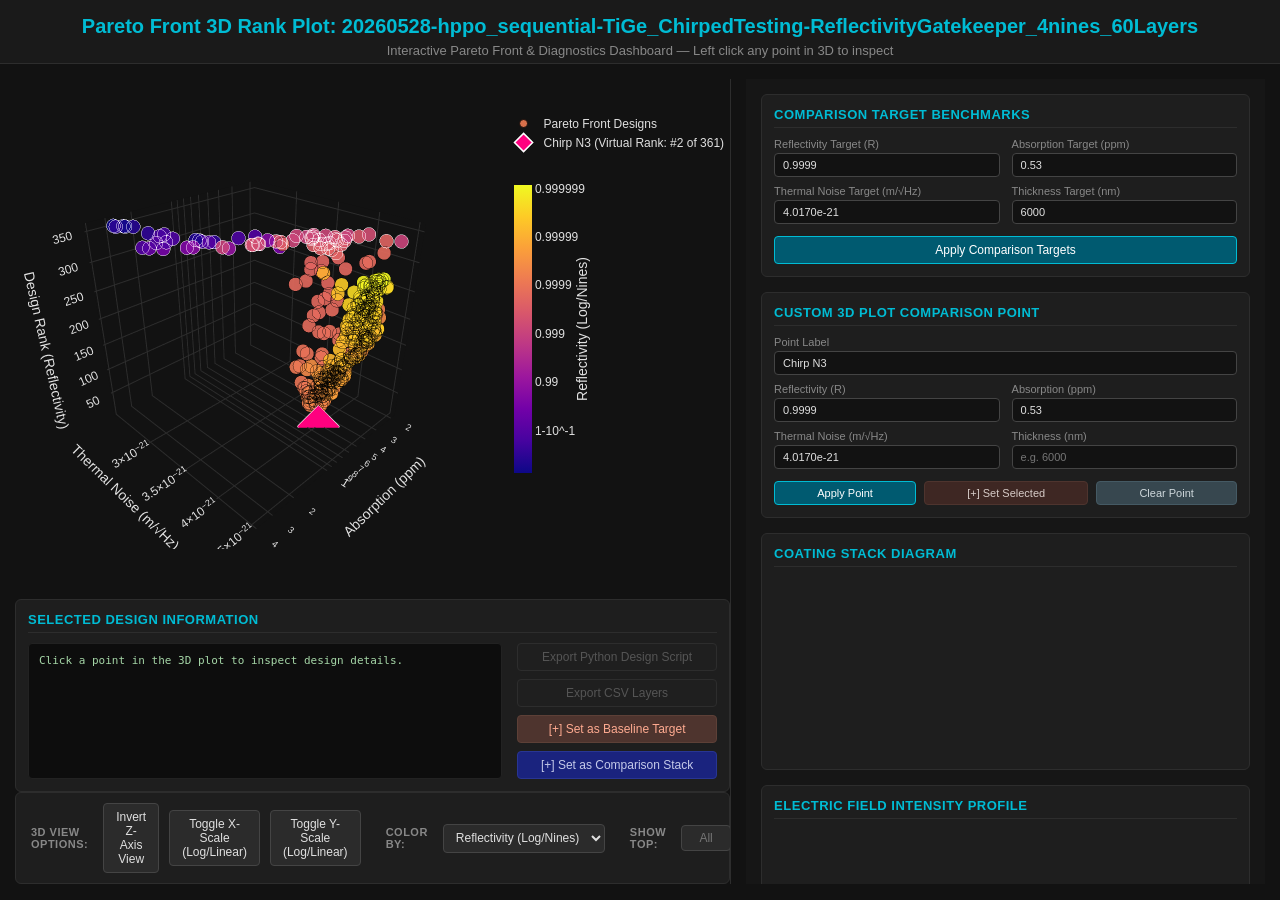
==== commit 25d8be2a: "Re-Ranking Coating logic and UI improvements" ====
--- a/fourNines_Reflectivity_60Layers2/3obj_60layer-0.10-0.40/20260528-hppo_sequential-TiGe_ChirpedTesting-ReflectivityGatekeeper_4nines_60Layers/pareto_3d_rank.html
+++ b/fourNines_Reflectivity_60Layers2/3obj_60layer-0.10-0.40/20260528-hppo_sequential-TiGe_ChirpedTesting-ReflectivityGatekeeper_4nines_60Layers/pareto_3d_rank.html
@@ -205,6 +205,18 @@
                 <button class="btn" id="btn-toggle-x-scale">Toggle X-Scale (Log/Linear)</button>
                 <button class="btn" id="btn-toggle-y-scale">Toggle Y-Scale (Log/Linear)</button>
                 
+                <span style="font-size: 11px; color: #888; font-weight: bold; margin-left: 15px; margin-right: 5px; text-transform: uppercase; letter-spacing: 0.5px;">COLOR BY:</span>
+                <select id="select-color-mode" style="background: #2b2b2b; border: 1px solid #444; color: #e0e0e0; padding: 5px 8px; border-radius: 4px; font-size: 12px; height: 29px; box-sizing: border-box; vertical-align: middle;">
+                    <option value="reflectivity_linear">Reflectivity (Linear)</option>
+                    <option value="reflectivity_log">Reflectivity (Log/Nines)</option>
+                    <option value="absorption_linear">Absorption (Linear)</option>
+                    <option value="absorption_log">Absorption (Log)</option>
+                    <option value="ctn_linear">CTN (Linear)</option>
+                    <option value="ctn_log">CTN (Log)</option>
+                    <option value="loss_linear">Loss (Linear)</option>
+                    <option value="loss_log">Loss (Log)</option>
+                </select>
+
                 <span style="font-size: 11px; color: #888; font-weight: bold; margin-left: 15px; margin-right: 5px; text-transform: uppercase; letter-spacing: 0.5px;">SHOW TOP:</span>
                 <input type="text" id="input-top-x" placeholder="All" style="width: 50px; background: #2b2b2b; border: 1px solid #444; color: #e0e0e0; padding: 5px 8px; border-radius: 4px; font-size: 12px; text-align: center; box-sizing: border-box;">
                 <button class="btn" id="btn-apply-top">Apply</button>
@@ -243,7 +255,7 @@
                 <div class="targets-grid">
                     <div>
                         <label for="input-comp-refl">Reflectivity (R)</label>
-                        <input type="number" id="input-comp-refl" step="any" placeholder="e.g. 0.9999">
+                        <input type="number" id="input-comp-refl" step="any" placeholder="e.g. 0.99999">
                     </div>
                     <div>
                         <label for="input-comp-abs">Absorption (ppm)</label>
@@ -283,17 +295,17 @@
 
     <script>
         // Embedded Data
-        var data3d = [{"customdata": [[1.0, 0.9999142275961028, 8.577240389717744e-05, 46.0, 7982.22886561916, 0.8825430437402203, 0.0], [2.0, 0.9999284141519768, 7.158584802324786e-05, 46.0, 7895.832164897512, 0.8821739190925473, 1.0], [3.0, 0.9999258951298212, 7.410487017878165e-05, 46.0, 7941.178806686448, 0.8818049247642576, 2.0], [4.0, 0.9999015354284172, 9.846457158280142e-05, 44.0, 7503.428257868588, 0.8817456432949787, 3.0], [5.0, 0.999922652146157, 7.734785384294618e-05, 46.0, 7908.131620257796, 0.8810579910971533, 4.0], [6.0, 0.9998991508515724, 0.00010084914842756199, 46.0, 7920.633315116265, 0.8809805096127008, 5.0], [7.0, 0.9999081198490388, 9.188015096117663e-05, 46.0, 7875.78366477407, 0.8807652608072397, 6.0], [8.0, 0.9999458372348092, 5.416276519076835e-05, 48.0, 8285.853639997753, 0.8806750061286113, 7.0], [9.0, 0.9999163682622176, 8.363173778236366e-05, 46.0, 7956.897926917544, 0.8805069541316357, 8.0], [10.0, 0.99995126138685, 4.873861315002337e-05, 50.0, 8694.122452072885, 0.87999063690805, 9.0], [11.0, 0.999949877924338, 5.0122075662017984e-05, 48.0, 8254.714047705274, 0.8796436831749228, 10.0], [12.0, 0.9999341105041296, 6.588949587038595e-05, 46.0, 7919.626665105577, 0.8795532024049013, 11.0], [13.0, 0.9999376050606916, 6.239493930837448e-05, 48.0, 8216.685373106668, 0.8789094657501489, 12.0], [14.0, 0.9999327157013456, 6.72842986544353e-05, 48.0, 8318.775799603623, 0.8787981361363398, 13.0], [15.0, 0.9999551204321072, 4.487956789278602e-05, 50.0, 8681.85986781837, 0.8787089696132458, 14.0], [16.0, 0.9999362444873876, 6.375551261239565e-05, 48.0, 8312.088935615568, 0.8784861821211893, 15.0], [17.0, 0.9999183810674144, 8.161893258562536e-05, 48.0, 8369.149018262304, 0.8780474157754795, 16.0], [18.0, 0.9999577681159026, 4.2231884097354566e-05, 48.0, 8165.519867306501, 0.8776613757293665, 17.0], [19.0, 0.9999333170966032, 6.668290339684191e-05, 48.0, 8295.928384690926, 0.8776264369613438, 18.0], [20.0, 0.9999306527908022, 6.934720919782311e-05, 50.0, 8757.752058898532, 0.8772045583495899, 19.0], [21.0, 0.9999662169666392, 3.3783033360768044e-05, 50.0, 8640.895472277933, 0.8763566968442824, 20.0], [22.0, 0.9999661803110264, 3.38196889736464e-05, 50.0, 8635.656878938775, 0.8761328019574156, 21.0], [23.0, 0.9998944891791888, 0.00010551082081122765, 46.0, 7934.106389138486, 0.8761296522633085, 22.0], [24.0, 0.9999826201886516, 1.737981134841693e-05, 52.0, 8936.59381976633, 0.8758468898656834, 23.0], [25.0, 0.9999564670541984, 4.3532945801616485e-05, 50.0, 8600.298374012613, 0.8756936850373911, 24.0], [26.0, 0.999968416652507, 3.158334749298053e-05, 52.0, 9033.69111996168, 0.8754595195954117, 25.0], [27.0, 0.9999518874591729, 4.8112540827149886e-05, 50.0, 8589.739460038112, 0.8752707446700903, 26.0], [28.0, 0.9999255918505886, 7.440814941139795e-05, 46.0, 7852.370608593534, 0.8729837979181693, 27.0], [29.0, 0.9998858560781586, 0.00011414392184139199, 44.0, 7565.224200087401, 0.8718395763341307, 28.0], [30.0, 0.9999797254599988, 2.0274540001197217e-05, 54.0, 9283.852018628053, 0.8711140598063095, 29.0], [31.0, 0.999883719770372, 0.00011628022962795193, 44.0, 7617.157376079356, 0.8706656125215353, 30.0], [32.0, 0.9999045198765516, 9.548012344839929e-05, 52.0, 9194.82901263182, 0.8701855615207128, 31.0], [33.0, 0.9998994700023088, 0.00010052999769116777, 52.0, 9184.926184942959, 0.8693362140410509, 32.0], [34.0, 0.999983569614018, 1.6430385981980322e-05, 54.0, 9314.466061331555, 0.8692884648547315, 33.0], [35.0, 0.9999679878950868, 3.2012104913214934e-05, 54.0, 9444.981440934856, 0.866738602073627, 34.0], [36.0, 0.999983006113956, 1.699388604403662e-05, 56.0, 9507.013886157372, 0.8649675919197539, 35.0], [37.0, 0.999950132233316, 4.986776668403081e-05, 48.0, 8134.495066335337, 0.864819984165194, 36.0], [38.0, 0.9999815369651456, 1.8463034854421245e-05, 56.0, 9628.559671484763, 0.8637386277912366, 37.0], [39.0, 0.9999731715625888, 2.6828437411197115e-05, 52.0, 8887.509094230521, 0.8630554310043069, 38.0], [40.0, 0.9999651920957664, 3.480790423360247e-05, 56.0, 9810.16849717855, 0.8627958338974522, 39.0], [41.0, 0.9999314285037736, 6.857149622641057e-05, 46.0, 7892.194009504438, 0.8627589025396956, 40.0], [42.0, 0.999952812157354, 4.718784264601261e-05, 56.0, 9783.9845460237, 0.8627063972139132, 41.0], [43.0, 0.9999892035628288, 1.0796437171167739e-05, 52.0, 8837.306398314196, 0.8626444476654302, 42.0], [44.0, 0.9999870745645, 1.2925435500021898e-05, 54.0, 9324.105301886302, 0.862405495606688, 43.0], [45.0, 0.9999671694105228, 3.28305894772285e-05, 50.0, 8627.749469158056, 0.8615395652063493, 44.0], [46.0, 0.999975054969142, 2.4945030858036787e-05, 56.0, 9722.600034739817, 0.8610681677960931, 45.0], [47.0, 0.9999719386954754, 2.8061304524595876e-05, 50.0, 8566.011480786014, 0.8597120290348579, 46.0], [48.0, 0.9999231707861, 7.682921389995379e-05, 44.0, 7469.195335698886, 0.8591414120887472, 47.0], [49.0, 0.9999726321463682, 2.736785363177674e-05, 52.0, 8802.81485224378, 0.8588681778933902, 48.0], [50.0, 0.9999627826559098, 3.721734409023458e-05, 50.0, 8560.26628917766, 0.8584185177224737, 49.0], [51.0, 0.9999834893806636, 1.651061933638509e-05, 56.0, 9629.323133786007, 0.8583222052222617, 50.0], [52.0, 0.9999906517423314, 9.34825766862879e-06, 56.0, 9658.974803649067, 0.8580814179432228, 51.0], [53.0, 0.999940637418516, 5.9362581483979326e-05, 47.0, 7951.605639310137, 0.8575533699216176, 52.0], [54.0, 0.9999817803239716, 1.8219676028441434e-05, 56.0, 9758.385751596292, 0.8566294620663589, 53.0], [55.0, 0.9999405761845072, 5.942381549284281e-05, 48.0, 8302.303430582548, 0.8565792653218076, 54.0], [56.0, 0.9998758170682532, 0.00012418293174676354, 48.0, 8428.967014548545, 0.8563981529770446, 55.0], [57.0, 0.9998703319954688, 0.00012966800453118044, 48.0, 8442.764879791079, 0.8563867552082566, 56.0], [58.0, 0.9999191900747672, 8.08099252328498e-05, 46.0, 7926.699781298504, 0.8558045400157646, 57.0], [59.0, 0.9999818858004912, 1.811419950881188e-05, 52.0, 8901.910365383304, 0.8554713780937142, 58.0], [60.0, 0.9999719426420824, 2.8057357917554704e-05, 56.0, 9844.505421598667, 0.8550885018430622, 59.0], [61.0, 0.9999886646329378, 1.1335367062215163e-05, 60.0, 10048.792066708302, 0.8549736784181788, 60.0], [62.0, 0.9999391422857358, 6.085771426422859e-05, 46.0, 7902.578673783315, 0.8540450252674762, 61.0], [63.0, 0.9998587549476524, 0.00014124505234758278, 44.0, 7630.650255586417, 0.85403658089822, 62.0], [64.0, 0.9999320027162454, 6.799728375461722e-05, 46.0, 7809.02476930699, 0.85395644790771, 63.0], [65.0, 0.9998748003098732, 0.00012519969012680932, 50.0, 8781.705076207294, 0.8538656100969784, 64.0], [66.0, 0.9999337843055608, 6.621569443920894e-05, 46.0, 7837.646216130628, 0.8533439901123451, 65.0], [67.0, 0.9999714166725586, 2.858332744137826e-05, 56.0, 9814.21383766797, 0.8530308951950923, 66.0], [68.0, 0.9999873028612328, 1.269713876717038e-05, 58.0, 10086.070666262545, 0.8527965160976639, 67.0], [69.0, 0.9999757271617988, 2.427283820116699e-05, 52.0, 8783.054999020378, 0.8526447320516534, 68.0], [70.0, 0.9998567805415765, 0.0001432194584235491, 44.0, 7576.30406456917, 0.8525084822269443, 69.0], [71.0, 0.9998673041967506, 0.0001326958032493719, 48.0, 8270.774306619893, 0.8520426908917527, 70.0], [72.0, 0.9999881265940518, 1.1873405948215066e-05, 58.0, 10003.422757271775, 0.8519739327935748, 71.0], [73.0, 0.9999907043888752, 9.295611124837677e-06, 60.0, 10133.170465613659, 0.8518622952215074, 72.0], [74.0, 0.9999733313662575, 2.6668633742454873e-05, 60.0, 10441.362920665675, 0.8512410258413544, 73.0], [75.0, 0.9999928019928676, 7.198007132447337e-06, 60.0, 10254.85528747861, 0.8504601978476477, 74.0], [76.0, 0.999989420057748, 1.0579942251953689e-05, 60.0, 10408.760258588138, 0.8504439528374147, 75.0], [77.0, 0.9999868582648628, 1.3141735137223165e-05, 60.0, 10387.608327325454, 0.850370809224643, 76.0], [78.0, 0.999994000916526, 5.999083473984257e-06, 60.0, 10227.508634867314, 0.8498768333355197, 77.0], [79.0, 0.9999902395474494, 9.760452550633403e-06, 60.0, 10438.928423340001, 0.8493880282408592, 78.0], [80.0, 0.999956734068104, 4.326593189596384e-05, 50.0, 8609.948020508586, 0.8490895527064846, 79.0], [81.0, 0.9999941325386476, 5.867461352448977e-06, 60.0, 10332.728346474356, 0.848995663366737, 80.0], [82.0, 0.999991480273755, 8.519726245048709e-06, 54.0, 9281.163061209563, 0.8489141903256567, 81.0], [83.0, 0.9999941021645145, 5.897835485546565e-06, 58.0, 9999.842328910254, 0.848873439760332, 82.0], [84.0, 0.9999946484639692, 5.351536030762105e-06, 60.0, 10252.29569802021, 0.8488615444127261, 83.0], [85.0, 0.9999938562662548, 6.143733745189728e-06, 60.0, 10307.320465515433, 0.8483283257985059, 84.0], [86.0, 0.9999844899653104, 1.5510034689580898e-05, 54.0, 9323.414317462422, 0.8482582458670064, 85.0], [87.0, 0.9999959509924278, 4.049007572226593e-06, 60.0, 10277.98750851757, 0.8477399288970435, 86.0], [88.0, 0.9999909540125964, 9.04598740358864e-06, 60.0, 10416.791410668318, 0.8476018203550942, 87.0], [89.0, 0.999991544216662, 8.45578333796837e-06, 60.0, 10334.727019372318, 0.8475448667433753, 88.0], [90.0, 0.9999961962181576, 3.8037818423930503e-06, 60.0, 10290.489926984133, 0.8473623412033543, 89.0], [91.0, 0.9999510827762974, 4.891722370259366e-05, 46.0, 7822.840122341368, 0.8470728571104024, 90.0], [92.0, 0.999996297317157, 3.7026828429986836e-06, 60.0, 10297.870444979419, 0.8470707679642043, 91.0], [93.0, 0.9999815300460452, 1.846995395482498e-05, 52.0, 8904.399714577134, 0.8469691843082598, 92.0], [94.0, 0.9999947285679456, 5.271432054421155e-06, 60.0, 10286.659234772458, 0.8468788582480508, 93.0], [95.0, 0.9999911200940388, 8.879905961212131e-06, 60.0, 10250.40962863117, 0.8465095965986059, 94.0], [96.0, 0.9999932772468356, 6.722753164378759e-06, 60.0, 10382.147717717939, 0.8463098674058855, 95.0], [97.0, 0.9999945827404932, 5.417259506756977e-06, 60.0, 10400.334493788492, 0.8462669188547264, 96.0], [98.0, 0.9999949622402596, 5.0377597403672425e-06, 60.0, 10188.715882611552, 0.8460418314458334, 97.0], [99.0, 0.99999581980897, 4.180191029989899e-06, 60.0, 10135.66817603779, 0.8460252872985269, 98.0], [100.0, 0.9999573776120484, 4.262238795160744e-05, 60.0, 10629.125526213433, 0.8458517372235324, 99.0], [101.0, 0.9998987213172504, 0.00010127868274956153, 44.0, 7453.391171041402, 0.8457391804795197, 100.0], [102.0, 0.9999504798239116, 4.952017608839121e-05, 48.0, 8292.72112689868, 0.8456742542963085, 101.0], [103.0, 0.9999019448795256, 9.805512047444953e-05, 44.0, 7484.128874666491, 0.8455555643510478, 102.0], [104.0, 0.999935412350736, 6.458764926398075e-05, 60.0, 10661.518096876256, 0.8452870400033501, 103.0], [105.0, 0.9999451515090724, 5.484849092762811e-05, 48.0, 8259.139671326931, 0.8450652827596373, 104.0], [106.0, 0.9999016101289244, 9.838987107557706e-05, 44.0, 7460.387981214178, 0.8447506132232413, 105.0], [107.0, 0.9998414307558534, 0.00015856924414658913, 44.0, 7570.394437626048, 0.8446572042453288, 106.0], [108.0, 0.9999952531303024, 4.746869697647149e-06, 60.0, 10255.957435455168, 0.8446039813913298, 107.0], [109.0, 0.9998476314015192, 0.00015236859848077877, 46.0, 8013.48514554938, 0.8445760592525456, 108.0], [110.0, 0.9999965471038416, 3.452896158440133e-06, 60.0, 10220.050087720057, 0.8445064181905999, 109.0], [111.0, 0.9999680584327332, 3.19415672668244e-05, 50.0, 8580.769007271463, 0.8443094030197609, 110.0], [112.0, 0.9999388453190984, 6.115468090162057e-05, 60.0, 10678.20085667289, 0.8438993404933758, 111.0], [113.0, 0.9999360010231836, 6.399897681641509e-05, 60.0, 10660.913628043494, 0.8432020962363322, 112.0], [114.0, 0.9999966093085112, 3.3906914888026662e-06, 60.0, 10307.398697770011, 0.8431236173346114, 113.0], [115.0, 0.9999492891133436, 5.0710886656424314e-05, 60.0, 10591.574085340133, 0.8428630840419147, 114.0], [116.0, 0.9999965438125572, 3.456187442796299e-06, 60.0, 10299.761781626581, 0.8428425248568254, 115.0], [117.0, 0.9998329538147248, 0.0001670461852751881, 44.0, 7615.959708791662, 0.8426873112473172, 116.0], [118.0, 0.9998420708129784, 0.0001579291870216215, 46.0, 7984.015786134575, 0.8426556691369976, 117.0], [119.0, 0.9999598400707806, 4.0159929219352186e-05, 46.0, 7839.672737758836, 0.8425639477357467, 118.0], [120.0, 0.9999962523587174, 3.7476412826364935e-06, 60.0, 10208.022888099344, 0.8424566909543081, 119.0], [121.0, 0.999996136000323, 3.863999677000685e-06, 60.0, 10316.159667446647, 0.8420473071251308, 120.0], [122.0, 0.999950512701374, 4.948729862597201e-05, 48.0, 8101.719638790466, 0.8415608092225, 121.0], [123.0, 0.9998346780285416, 0.00016532197145835426, 44.0, 7513.359767485, 0.8414607827060272, 122.0], [124.0, 0.999985267130462, 1.4732869538014448e-05, 50.0, 8413.055210527878, 0.8410538621691986, 123.0], [125.0, 0.9998314831620856, 0.00016851683791441197, 44.0, 7667.654320670703, 0.8410051876237555, 124.0], [126.0, 0.9999966336758024, 3.3663241976178426e-06, 60.0, 10308.380280440908, 0.8408967596283542, 125.0], [127.0, 0.9999966761491584, 3.3238508415633916e-06, 60.0, 10258.926555591768, 0.840547518830737, 126.0], [128.0, 0.999996620432936, 3.379567063976907e-06, 60.0, 10272.983249670133, 0.8400704845397938, 127.0], [129.0, 0.9999565264967756, 4.347350322442267e-05, 46.0, 7784.124519527396, 0.8399890942425732, 128.0], [130.0, 0.9999916866074714, 8.313392528602748e-06, 56.0, 9598.295833537555, 0.8397194588263186, 129.0], [131.0, 0.99999696352813, 3.0364718700548465e-06, 60.0, 10204.72900662897, 0.8395821051764654, 130.0], [132.0, 0.9999971208298204, 2.8791701796038183e-06, 60.0, 10127.765661813211, 0.8389055082035894, 131.0], [133.0, 0.9999934818908248, 6.518109175179809e-06, 54.0, 9193.481032018864, 0.8388274309831844, 132.0], [134.0, 0.9999966916489516, 3.308351048447733e-06, 60.0, 10328.080534272744, 0.8384993517615049, 133.0], [135.0, 0.9998224207683462, 0.00017757923165384604, 44.0, 7660.709211900505, 0.8378096707781768, 134.0], [136.0, 0.9999770836443772, 2.2916355622792928e-05, 52.0, 8856.585225832221, 0.8378069198323986, 135.0], [137.0, 0.999983485616773, 1.6514383227028695e-05, 50.0, 8497.939900846362, 0.8359078978449384, 136.0], [138.0, 0.9999510137848604, 4.898621513960144e-05, 48.0, 8153.093192497733, 0.8355623326815912, 137.0], [139.0, 0.9999967709713364, 3.2290286635650034e-06, 60.0, 10301.595157222753, 0.8347765509457303, 138.0], [140.0, 0.999997776193758, 2.223806242040993e-06, 60.0, 10190.595084082523, 0.8343766795913043, 139.0], [141.0, 0.999822599596878, 0.00017740040312197447, 48.0, 8358.940381479631, 0.8332515898882124, 140.0], [142.0, 0.999992002002787, 7.997997212960684e-06, 54.0, 9253.641521784622, 0.8326238716358969, 141.0], [143.0, 0.999997197506416, 2.8024935839754406e-06, 60.0, 10272.869857880236, 0.8324449866847998, 142.0], [144.0, 0.9999964443278284, 3.5556721715845896e-06, 60.0, 10158.868702982478, 0.8322644855841881, 143.0], [145.0, 0.999810915284669, 0.00018908471533096716, 44.0, 7577.773383613143, 0.8312909008643624, 144.0], [146.0, 0.9999652322350844, 3.4767764915621946e-05, 48.0, 8088.915532433957, 0.8307664999298712, 145.0], [147.0, 0.9999968964132632, 3.1035867368300885e-06, 60.0, 10281.954645789556, 0.8299856342258439, 146.0], [148.0, 0.9999982496869156, 1.750313084358801e-06, 60.0, 10216.606271217177, 0.8288998393795182, 147.0], [149.0, 0.9999974136040244, 2.5863959756122767e-06, 60.0, 10306.639799921413, 0.8285069312682048, 148.0], [150.0, 0.999833487165432, 0.00016651283456803334, 52.0, 9261.849873015457, 0.8277180734183321, 149.0], [151.0, 0.9999972532752908, 2.7467247092349822e-06, 60.0, 10287.70355222353, 0.8272084263055692, 150.0], [152.0, 0.9999387545399464, 6.124546005359388e-05, 44.0, 7441.347849899692, 0.8271866805203811, 151.0], [153.0, 0.9997982267967628, 0.00020177320323722103, 44.0, 7645.944698642953, 0.8267072909249658, 152.0], [154.0, 0.9999738953113496, 2.6104688650385732e-05, 50.0, 8455.897019742439, 0.8262642377479147, 153.0], [155.0, 0.999991874502267, 8.125497732991427e-06, 60.0, 10103.310429127194, 0.8259025377860431, 154.0], [156.0, 0.99998721142509, 1.278857491004981e-05, 54.0, 9229.544460008785, 0.8252663718354838, 155.0], [157.0, 0.9999353261132078, 6.467388679221031e-05, 44.0, 7499.433536834088, 0.8239329872813232, 156.0], [158.0, 0.9997983920600044, 0.00020160793999557391, 46.0, 8075.437402986229, 0.8232004455570039, 157.0], [159.0, 0.9999973248731698, 2.67512683016502e-06, 60.0, 10214.464225843045, 0.8226913718161872, 158.0], [160.0, 0.999966302683852, 3.369731614799587e-05, 46.0, 7695.2723159092575, 0.8222706891123409, 159.0], [161.0, 0.99999670544508, 3.2945549199858704e-06, 60.0, 10289.707133143453, 0.8221516776795279, 160.0], [162.0, 0.9997715178243868, 0.00022848217561322048, 44.0, 7730.769462941493, 0.8219510032332462, 161.0], [163.0, 0.9997615597996988, 0.00023844020030117097, 44.0, 7662.436998577935, 0.8217966962297699, 162.0], [164.0, 0.9999912266179716, 8.773382028426369e-06, 52.0, 8799.717764409948, 0.8210926432968101, 163.0], [165.0, 0.9998438730713574, 0.00015612692864264144, 54.0, 9613.404851378938, 0.8209855291555811, 164.0], [166.0, 0.9999969852048316, 3.014795168398976e-06, 60.0, 10286.239885391997, 0.8193396690319955, 165.0], [167.0, 0.9999343627022594, 6.56372977405617e-05, 45.0, 7525.833478777749, 0.8187931375340339, 166.0], [168.0, 0.9998452960520344, 0.00015470394796557319, 44.0, 7548.095858616936, 0.8181464943488032, 167.0], [169.0, 0.9999959041158824, 4.095884117649717e-06, 60.0, 10259.517446279187, 0.8179901495347262, 168.0], [170.0, 0.9997532231159074, 0.00024677688409258103, 44.0, 7696.073999393339, 0.8179103815586436, 169.0], [171.0, 0.9999270228714427, 7.297712855725003e-05, 44.0, 7380.643965160719, 0.8161124764859914, 170.0], [172.0, 0.9999924427929308, 7.557207069242011e-06, 54.0, 9251.803725356336, 0.8160740000986411, 171.0], [173.0, 0.9999104864677976, 8.95135322024343e-05, 44.0, 7454.645305886979, 0.8158147858569229, 172.0], [174.0, 0.9999819822924244, 1.8017707575590514e-05, 48.0, 8039.480487519118, 0.815263511355778, 173.0], [175.0, 0.9999975448728056, 2.4551271944339703e-06, 60.0, 10216.379476571507, 0.8145978419705411, 174.0], [176.0, 0.9999401186353868, 5.988136461321236e-05, 46.0, 7831.015648450606, 0.8137547896479876, 175.0], [177.0, 0.9999972620658382, 2.737934161833877e-06, 60.0, 10222.879015300028, 0.8132916201176308, 176.0], [178.0, 0.9999966338200516, 3.366179948449677e-06, 60.0, 10217.937802469565, 0.8121862460723042, 177.0], [179.0, 0.9999480269384622, 5.1973061537813336e-05, 46.0, 7809.1952015010065, 0.8121237237494509, 178.0], [180.0, 0.9999872520812948, 1.2747918705202643e-05, 52.0, 8862.500928393481, 0.8120733535839668, 179.0], [181.0, 0.9999976988458736, 2.3011541263606716e-06, 60.0, 10180.531817321296, 0.811290184710339, 180.0], [182.0, 0.9999974800932646, 2.5199067353876003e-06, 60.0, 10208.798428115995, 0.8112082136924117, 181.0], [183.0, 0.9999982379544344, 1.7620455655675826e-06, 60.0, 10191.098930257927, 0.8101718920404255, 182.0], [184.0, 0.9999978047914784, 2.1952085216270234e-06, 60.0, 10254.060001695152, 0.8093663566085497, 183.0], [185.0, 0.9996956733909346, 0.00030432660906543063, 44.0, 7736.797980545426, 0.8079035795845096, 184.0], [186.0, 0.9999936649696788, 6.335030321213964e-06, 54.0, 9097.955715907781, 0.8071470460684437, 185.0], [187.0, 0.9997337028300224, 0.000266297169977614, 44.0, 7620.350415989237, 0.8053187091595875, 186.0], [188.0, 0.9996533716425816, 0.00034662835741838816, 44.0, 7700.284404030249, 0.8053033017973011, 187.0], [189.0, 0.9999972477001966, 2.752299803399083e-06, 60.0, 10229.454761541103, 0.805274673853133, 188.0], [190.0, 0.9999774085174704, 2.259148252958809e-05, 48.0, 7954.587439509541, 0.8046665076924259, 189.0], [191.0, 0.999993770161501, 6.229838498961193e-06, 60.0, 10221.794437201052, 0.8045785886291734, 190.0], [192.0, 0.9996963450086434, 0.00030365499135664997, 46.0, 8157.692012951679, 0.8044851650328688, 191.0], [193.0, 0.9998433653432116, 0.00015663465678839028, 60.0, 10618.694301613868, 0.8043724828993081, 192.0], [194.0, 0.9999387086883892, 6.129131161081158e-05, 44.0, 7374.442322782513, 0.8036499038853013, 193.0], [195.0, 0.999997533511782, 2.466488218000329e-06, 60.0, 10148.966976054053, 0.8034548786928297, 194.0], [196.0, 0.9999976174144573, 2.3825855427483944e-06, 60.0, 10077.792133211047, 0.8033380644913558, 195.0], [197.0, 0.999564328469385, 0.0004356715306149672, 44.0, 7712.75398002528, 0.8027485323570427, 196.0], [198.0, 0.9999930341131752, 6.9658868248057004e-06, 60.0, 10130.838714218547, 0.8022547474093419, 197.0], [199.0, 0.999998091416092, 1.90858390802795e-06, 60.0, 10211.17327040609, 0.8019816560429149, 198.0], [200.0, 0.9999794319581412, 2.0568041858792796e-05, 48.0, 8073.751922005839, 0.8019471310718834, 199.0], [201.0, 0.9996011383931004, 0.00039886160689961425, 44.0, 7789.919909898362, 0.8017843999499243, 200.0], [202.0, 0.9999025775310968, 9.742246890320772e-05, 44.0, 7446.457439343963, 0.8017130818509427, 201.0], [203.0, 0.999997872838215, 2.127161785048237e-06, 60.0, 10245.308744356165, 0.8013506255209802, 202.0], [204.0, 0.9996448264035762, 0.00035517359642378565, 46.0, 8131.630543332787, 0.8008421426068303, 203.0], [205.0, 0.9994829478114098, 0.0005170521885902168, 44.0, 7810.623242567262, 0.8004608988928982, 204.0], [206.0, 0.999985181267694, 1.4818732306021154e-05, 50.0, 8292.849610248764, 0.800278015622997, 205.0], [207.0, 0.9998842367643294, 0.00011576323567064062, 44.0, 7451.99435709514, 0.799415439571598, 206.0], [208.0, 0.9999952287431308, 4.7712568691515855e-06, 60.0, 10311.423640187513, 0.7991930397821964, 207.0], [209.0, 0.9996299618294158, 0.0003700381705842304, 48.0, 8411.57569855502, 0.7982201678615237, 208.0], [210.0, 0.999998308327835, 1.6916721650162003e-06, 60.0, 10058.624049465057, 0.7981779704455767, 209.0], [211.0, 0.9991831084118004, 0.0008168915881996419, 44.0, 7751.9748978907055, 0.797973993581749, 210.0], [212.0, 0.999658381441456, 0.0003416185585439768, 44.0, 7674.886042805989, 0.7970093484971688, 211.0], [213.0, 0.9990306151841396, 0.0009693848158603968, 46.0, 8231.973904008692, 0.7940295871422339, 212.0], [214.0, 0.9999952139740612, 4.786025938785521e-06, 60.0, 10114.94832349183, 0.7933202231912437, 213.0], [215.0, 0.9999984184776372, 1.5815223628479202e-06, 60.0, 10209.28931438838, 0.793182802092317, 214.0], [216.0, 0.9995560030729168, 0.00044399692708319005, 44.0, 7681.491882098858, 0.7926321280936774, 215.0], [217.0, 0.9999970145815112, 2.9854184887545543e-06, 60.0, 10179.80434956159, 0.7926135208654884, 216.0], [218.0, 0.99999012773122, 9.872268780020121e-06, 52.0, 8602.056675802638, 0.7925854652807804, 217.0], [219.0, 0.9999985584158664, 1.4415841336212765e-06, 60.0, 10184.334363777747, 0.7925452119752825, 218.0], [220.0, 0.9999952250818648, 4.774918135219686e-06, 60.0, 10215.065408737704, 0.7925279651996012, 219.0], [221.0, 0.9999366329872796, 6.336701272036116e-05, 44.0, 7348.851990067073, 0.7920095113268296, 220.0], [222.0, 0.9996240500441728, 0.0003759499558272372, 50.0, 8908.16300627996, 0.7916149508482259, 221.0], [223.0, 0.999996758027556, 3.241972443945862e-06, 60.0, 10210.084848033473, 0.7909503839605652, 222.0], [224.0, 0.9999970138361614, 2.986163838647471e-06, 60.0, 10262.438824916286, 0.7909026063085133, 223.0], [225.0, 0.9999986046597572, 1.3953402427935302e-06, 60.0, 10187.939651169901, 0.7906612214928512, 224.0], [226.0, 0.9998531935878844, 0.00014680641211561873, 44.0, 7517.280988892251, 0.7900151008762508, 225.0], [227.0, 0.9999959239645744, 4.076035425626401e-06, 58.0, 9861.455789943719, 0.7894489695654723, 226.0], [228.0, 0.9999970554925648, 2.9445074352096867e-06, 60.0, 10174.271607887533, 0.7886718843193353, 227.0], [229.0, 0.9999885019527333, 1.1498047266744749e-05, 52.0, 8831.206465149806, 0.7884606275536862, 228.0], [230.0, 0.9999970532892408, 2.9467107591774067e-06, 60.0, 10200.885665916252, 0.7872195290766639, 229.0], [231.0, 0.9999742391810222, 2.576081897776028e-05, 48.0, 8025.727133403351, 0.7853160940063106, 230.0], [232.0, 0.9994161853105216, 0.0005838146894784346, 52.0, 9305.185804805264, 0.7849477273530749, 231.0], [233.0, 0.9997938863993368, 0.00020611360066324913, 60.0, 10703.220226020565, 0.7845250290610274, 232.0], [234.0, 0.9999965795338764, 3.420466123560395e-06, 60.0, 10165.360633707922, 0.7843480677729244, 233.0], [235.0, 0.999997957111038, 2.042888961995004e-06, 60.0, 10184.7078537633, 0.7840588096430405, 234.0], [236.0, 0.9999981456368292, 1.8543631707945707e-06, 60.0, 10239.278549574896, 0.7840110308050389, 235.0], [237.0, 0.99999725064352, 2.749356480036269e-06, 60.0, 10220.669645643438, 0.7839890152898724, 236.0], [238.0, 0.9999952545264392, 4.7454735607743714e-06, 60.0, 10288.840859475858, 0.7834643168615485, 237.0], [239.0, 0.9999953195053004, 4.680494699593751e-06, 60.0, 10232.651681258143, 0.7828464881795326, 238.0], [240.0, 0.9999831320334882, 1.686796651179101e-05, 52.0, 8809.208274218014, 0.7816735903413918, 239.0], [241.0, 0.9999987001664682, 1.2998335318092913e-06, 60.0, 10092.55145459532, 0.7810490707403389, 240.0], [242.0, 0.9998836329532366, 0.00011636704676343257, 44.0, 7462.273964034504, 0.7803680591367844, 241.0], [243.0, 0.9999980270096784, 1.972990321563728e-06, 60.0, 10071.345865989993, 0.7801591272003541, 242.0], [244.0, 0.9999957096100828, 4.290389917227522e-06, 60.0, 10125.687626438408, 0.7801216106703256, 243.0], [245.0, 0.9999482454869912, 5.175451300876155e-05, 44.0, 7376.678226083129, 0.7794042700937318, 244.0], [246.0, 0.9999918971406632, 8.102859336833745e-06, 56.0, 9574.370853810487, 0.7788499659026235, 245.0], [247.0, 0.9999979370231346, 2.062976865446764e-06, 60.0, 10055.787798708563, 0.7781001308303539, 246.0], [248.0, 0.999945050023159, 5.494997684096781e-05, 46.0, 7697.775991796044, 0.7776618510002248, 247.0], [249.0, 0.9999982798973274, 1.7201026726310076e-06, 60.0, 10157.503809728314, 0.7768972882520938, 248.0], [250.0, 0.9997987226621914, 0.00020127733780861412, 44.0, 7386.665426278271, 0.7768961307981354, 249.0], [251.0, 0.9994538742292816, 0.0005461257707184419, 44.0, 7624.5979108946, 0.7746104877444118, 250.0], [252.0, 0.9999686810116544, 3.131898834562996e-05, 50.0, 8346.119554951221, 0.7740927802759581, 251.0], [253.0, 0.9999776367243132, 2.236327568683194e-05, 48.0, 8011.862973390871, 0.7739196464320091, 252.0], [254.0, 0.9999987089249754, 1.2910750245564984e-06, 60.0, 10143.858177179432, 0.7725151178881235, 253.0], [255.0, 0.999997656938497, 2.3430615030406443e-06, 60.0, 10124.350032167406, 0.7716730986037198, 254.0], [256.0, 0.999987615636259, 1.2384363740958193e-05, 54.0, 9141.72103181278, 0.7713501874651902, 255.0], [257.0, 0.99922425034464, 0.0007757496553599807, 45.0, 8018.289440317906, 0.7707520479670027, 256.0], [258.0, 0.9998133024411916, 0.0001866975588084019, 44.0, 7524.805199684459, 0.7706674538058138, 257.0], [259.0, 0.9999340360833208, 6.596391667923474e-05, 44.0, 7413.167951223682, 0.7697167828205927, 258.0], [260.0, 0.9999980011058046, 1.9988941953874573e-06, 60.0, 10174.00342425138, 0.7695798060459011, 259.0], [261.0, 0.9998296810140428, 0.0001703189859572074, 44.0, 7509.22383731908, 0.7692238717178471, 260.0], [262.0, 0.9999678465463656, 3.215345363438704e-05, 46.0, 7593.456435341391, 0.7689568847915853, 261.0], [263.0, 0.9999036442858672, 9.635571413280086e-05, 44.0, 7391.753038202254, 0.7681857721255767, 262.0], [264.0, 0.9998945872091192, 0.00010541279088083222, 44.0, 7422.001172756832, 0.7679048463571849, 263.0], [265.0, 0.9999833024091536, 1.6697590846437294e-05, 50.0, 8442.052914688727, 0.7676403645771077, 264.0], [266.0, 0.9999959995922592, 4.000407740845091e-06, 60.0, 10180.879077396547, 0.7675329847686856, 265.0], [267.0, 0.9999903244802568, 9.675519743179706e-06, 54.0, 9080.199314997819, 0.7673551695491525, 266.0], [268.0, 0.999998414285937, 1.585714062946053e-06, 60.0, 10114.456520725222, 0.7671279486352819, 267.0], [269.0, 0.9999974150812184, 2.5849187815785157e-06, 60.0, 10187.740701888311, 0.7661691617341171, 268.0], [270.0, 0.9999985167052964, 1.4832947036191868e-06, 60.0, 10127.367544158122, 0.7646646086909478, 269.0], [271.0, 0.9999983427912826, 1.6572087173649663e-06, 60.0, 10197.693258122332, 0.7639336452967286, 270.0], [272.0, 0.999927468197847, 7.2531802153053e-05, 44.0, 7373.746196246441, 0.7629180789804885, 271.0], [273.0, 0.9997058308348796, 0.0002941691651203726, 45.0, 7917.230710180078, 0.7615868359848883, 272.0], [274.0, 0.9995005172504026, 0.0004994827495974352, 45.0, 7963.4474391192525, 0.7612308702930014, 273.0], [275.0, 0.99999702068522, 2.9793147799939135e-06, 60.0, 10048.417506320731, 0.7599226426502463, 274.0], [276.0, 0.9990414214144812, 0.0009585785855188433, 44.0, 7633.875279665831, 0.7579948821888829, 275.0], [277.0, 0.9999990867359952, 9.132640047537777e-07, 60.0, 10047.950654147675, 0.75732766441281, 276.0], [278.0, 0.9999929438655571, 7.056134442851025e-06, 54.0, 9050.938000296974, 0.7563624162081891, 277.0], [279.0, 0.9999878500252356, 1.2149974764397165e-05, 52.0, 8699.305883785668, 0.7552117929796547, 278.0], [280.0, 0.9999977039179384, 2.296082061592486e-06, 60.0, 10070.772701714812, 0.7530133189919759, 279.0], [281.0, 0.9999964369279322, 3.563072067835904e-06, 60.0, 10149.37942991072, 0.7520815886210326, 280.0], [282.0, 0.9999526400933688, 4.735990663118361e-05, 44.0, 7303.655407874575, 0.7502693033448214, 281.0], [283.0, 0.9999961560234906, 3.843976509432245e-06, 60.0, 10168.140957829231, 0.7498290260692556, 282.0], [284.0, 0.9999974561488438, 2.543851156167065e-06, 60.0, 10137.09872978308, 0.749722695030884, 283.0], [285.0, 0.9999968103320644, 3.189667935554752e-06, 60.0, 10157.408209534779, 0.7496241387223237, 284.0], [286.0, 0.999994600595468, 5.399404532036023e-06, 60.0, 10062.880450974937, 0.7491452025957089, 285.0], [287.0, 0.999997546158199, 2.4538418009756313e-06, 60.0, 10142.393463485469, 0.7486141592729142, 286.0], [288.0, 0.9999989897110172, 1.0102889828056405e-06, 60.0, 9977.642803995117, 0.7481207637958776, 287.0], [289.0, 0.999979831707185, 2.016829281503707e-05, 48.0, 8020.696653336289, 0.7477736393771894, 288.0], [290.0, 0.9999977843884182, 2.215611581757315e-06, 60.0, 10146.482373471292, 0.7477019719612406, 289.0], [291.0, 0.9999956363188468, 4.36368115319663e-06, 60.0, 10140.323237517541, 0.7473034550074249, 290.0], [292.0, 0.9995580689101508, 0.0004419310898492457, 45.0, 7940.190303253369, 0.7471910239799949, 291.0], [293.0, 0.9999944101936402, 5.589806359784788e-06, 54.0, 8978.610848702165, 0.7471512880026728, 292.0], [294.0, 0.9999805894481282, 1.94105518718235e-05, 48.0, 8026.376320452966, 0.7458495864350032, 293.0], [295.0, 0.999978437320124, 2.156267987596383e-05, 48.0, 8050.767154764122, 0.7455350271419111, 294.0], [296.0, 0.9999922607472882, 7.739252711802536e-06, 60.0, 10054.790315677035, 0.7455067845541274, 295.0], [297.0, 0.9999987008414404, 1.2991585596200395e-06, 60.0, 10118.11216723699, 0.7452270564965378, 296.0], [298.0, 0.9999850904316296, 1.4909568370358173e-05, 50.0, 8349.839183895923, 0.7449910409487563, 297.0], [299.0, 0.9999986255818932, 1.374418106769859e-06, 60.0, 10155.852500871433, 0.7447161862533436, 298.0], [300.0, 0.9999953178870667, 4.682112933251936e-06, 60.0, 10132.031247125225, 0.742767745941302, 299.0], [301.0, 0.9999948284199484, 5.171580051643865e-06, 60.0, 10162.882173972279, 0.7411605173127502, 300.0], [302.0, 0.9999961822787736, 3.817721226373472e-06, 60.0, 10115.22551953083, 0.7393795193816283, 301.0], [303.0, 0.9999970033672146, 2.9966327853570007e-06, 60.0, 10136.648482805276, 0.737595614891008, 302.0], [304.0, 0.9990583934888224, 0.000941606511177584, 60.0, 11075.64784945352, 0.7367462436035497, 303.0], [305.0, 0.9999937283343204, 6.2716656795691605e-06, 58.0, 9785.776941469343, 0.7346830747084258, 304.0], [306.0, 0.9999782296017652, 2.177039823481053e-05, 50.0, 8381.294905221006, 0.7337411107079577, 305.0], [307.0, 0.9999980838882871, 1.9161117128518868e-06, 60.0, 10037.928821261781, 0.7300601316382322, 306.0], [308.0, 0.9999659336189056, 3.406638109437754e-05, 50.0, 8469.013212615793, 0.7294528408770735, 307.0], [309.0, 0.9999991464875104, 8.535124895736601e-07, 60.0, 9942.917359005656, 0.7268867832379081, 308.0], [310.0, 0.9999989563237612, 1.0436762387655563e-06, 60.0, 9932.7668237171, 0.7252669395670164, 309.0], [311.0, 0.9999990117938266, 9.882061734467484e-07, 60.0, 9907.123890391871, 0.7211329313699577, 310.0], [312.0, 0.9999986416304824, 1.3583695176455635e-06, 60.0, 9999.923095252068, 0.720008675436377, 311.0], [313.0, 0.99991266975065, 8.733024935003719e-05, 46.0, 7658.744531209105, 0.715795907194226, 312.0], [314.0, 0.9999986956254412, 1.3043745588081634e-06, 60.0, 10010.449971693835, 0.71578839406265, 313.0], [315.0, 0.9999559243482138, 4.4075651786212866e-05, 48.0, 8033.19031489055, 0.715317065220368, 314.0], [316.0, 0.999996998717587, 3.001282413039874e-06, 60.0, 10093.35234937372, 0.7104969364421326, 315.0], [317.0, 0.9999990169704144, 9.830295856216864e-07, 60.0, 9894.14533914134, 0.7076960641845631, 316.0], [318.0, 0.9999988667198064, 1.1332801935770576e-06, 60.0, 10062.408740163475, 0.706847724971666, 317.0], [319.0, 0.9704570016672396, 0.029542998332760417, 45.0, 5486.092315797731, 0.7057782989926072, 318.0], [320.0, 0.999992205580836, 7.79441916398671e-06, 54.0, 8921.677182688634, 0.7003292242204767, 319.0], [321.0, 0.9991523090832476, 0.0008476909167524083, 44.0, 7711.414520346822, 0.695606229877293, 320.0], [322.0, 0.9998408510800024, 0.00015914891999757597, 44.0, 7373.357830363515, 0.6935021492776271, 321.0], [323.0, 0.999997798261966, 2.201738034002254e-06, 60.0, 10142.375129346252, 0.6930234198638531, 322.0], [324.0, 0.9999945376366473, 5.462363352748412e-06, 60.0, 10087.587650084135, 0.6738632215481365, 323.0], [325.0, 0.9999963597477576, 3.640252242420594e-06, 60.0, 10056.643012336623, 0.6680337333786014, 324.0], [326.0, 0.9999894612421504, 1.0538757849620772e-05, 56.0, 9353.15589190819, 0.6624224358553716, 325.0], [327.0, 0.999156710349386, 0.0008432896506139764, 44.0, 7182.236714175672, 0.6620036844552414, 326.0], [328.0, 0.9999989129254828, 1.0870745171809304e-06, 60.0, 9841.047031477132, 0.6528003775708199, 327.0], [329.0, 0.999821531348756, 0.00017846865124404587, 44.0, 7365.668626648158, 0.6272516968210284, 328.0], [330.0, 0.999685753807178, 0.0003142461928220541, 44.0, 7380.66622865583, 0.6026678121956551, 329.0], [331.0, 0.8899894577342311, 0.1100105422657689, 45.0, 5704.448599815709, 0.5835032941603168, 330.0], [332.0, 0.99947213793919, 0.0005278620608100137, 44.0, 7306.457680015021, 0.5806356256540235, 331.0], [333.0, 0.9807182407348692, 0.01928175926513076, 44.0, 6353.435345477266, 0.5751062338877203, 332.0], [334.0, 0.866311479364045, 0.13368852063595504, 46.0, 5618.788214664391, 0.5467132520403909, 333.0], [335.0, 0.9992830832697986, 0.0007169167302013557, 44.0, 7185.539500087724, 0.5298321815544538, 334.0], [336.0, 0.9992296640012304, 0.0007703359987696334, 44.0, 7152.045069483772, 0.528242328259839, 335.0], [337.0, 0.9992854519385288, 0.0007145480614711985, 44.0, 7358.706310406091, 0.514523944151766, 336.0], [338.0, 0.699038118875283, 0.300961881124717, 45.0, 5906.209964860081, 0.5133538926440455, 337.0], [339.0, 0.6145632584361453, 0.38543674156385466, 44.0, 4772.180662935315, 0.5133032662625145, 338.0], [340.0, 0.238709144668693, 0.761290855331307, 49.0, 4952.993076275029, 0.5130160467382148, 339.0], [341.0, 0.6478816556749498, 0.3521183443250502, 44.0, 4775.349046980079, 0.5128652717611231, 340.0], [342.0, 0.9994619021499598, 0.00053809785004022, 44.0, 7367.277365689681, 0.5127550603573277, 341.0], [343.0, 0.3962225167046539, 0.6037774832953461, 45.0, 5016.185602578034, 0.5126908287927914, 342.0], [344.0, 0.297754168005172, 0.7022458319948279, 44.0, 5051.266838212515, 0.5126388739420934, 343.0], [345.0, 0.5438504309778461, 0.45614956902215387, 47.0, 4928.323946219905, 0.5110122207786708, 344.0], [346.0, 0.8326686590699783, 0.16733134093002167, 44.0, 5287.186987703712, 0.5100922426475483, 345.0], [347.0, 0.6893089959900467, 0.3106910040099533, 45.0, 6057.211838729852, 0.5096936818890159, 346.0], [348.0, 0.8259967967080482, 0.17400320329195185, 45.0, 5986.268723336718, 0.5094686688729375, 347.0], [349.0, 0.6962797435392589, 0.3037202564607411, 47.0, 5604.0593662369665, 0.5089503309701957, 348.0], [350.0, 0.8711406354012244, 0.12885936459877556, 44.0, 5714.343127333261, 0.5074439909551767, 349.0], [351.0, 0.8453007733056421, 0.15469922669435787, 46.0, 5888.49366932961, 0.5068531638520761, 350.0], [352.0, 0.8969220726478747, 0.10307792735212529, 44.0, 6292.046733464163, 0.5042784940654509, 351.0], [353.0, 0.9481927816223552, 0.05180721837764479, 45.0, 6055.83524889228, 0.5035867334839053, 352.0], [354.0, 0.968631635373897, 0.03136836462610304, 45.0, 6181.731097301489, 0.5007115826456778, 353.0], [355.0, 0.9887277738057318, 0.011272226194268153, 44.0, 6556.634089746122, 0.49972222039308456, 354.0], [356.0, 0.9772953371089882, 0.022704662891011806, 44.0, 6262.808478681124, 0.49884485824498015, 355.0], [357.0, 0.8896345893811566, 0.11036541061884342, 44.0, 6493.629248313176, 0.4974227609219442, 356.0], [358.0, 0.8792195588646565, 0.12078044113534347, 44.0, 6678.620081362872, 0.4947801690834891, 357.0], [359.0, 0.8928543617781977, 0.10714563822180234, 52.0, 7020.900689856642, 0.4904367482420329, 358.0], [360.0, 0.9990067731306564, 0.0009932268693435553, 44.0, 7315.835586188327, 0.48726074192969593, 359.0], [361.0, 0.9834619224158824, 0.016538077584117628, 46.0, 7233.548446922928, 0.4848204962508082, 360.0]], "hovertemplate": "<b>Design Rank #%{customdata[0]:d}</b><br><br>Reflectivity: %{customdata[1]:.6f}<br>Reflectivity Loss: %{customdata[2]:.3e}<br>Absorption: %{x:.4f} ppm<br>Thermal Noise: %{y:.4e} m/\u221aHz<br>Active Layers: %{customdata[3]:d}<br>Total Thickness: %{customdata[4]:.2f} nm<br>Utility Score: %{customdata[5]:.4f}<br><extra></extra>", "marker": {"cmax": 0.9999991464875104, "cmin": 0.238709144668693, "color": [0.9999142275961028, 0.9999284141519768, 0.9999258951298212, 0.9999015354284172, 0.999922652146157, 0.9998991508515724, 0.9999081198490388, 0.9999458372348092, 0.9999163682622176, 0.99995126138685, 0.999949877924338, 0.9999341105041296, 0.9999376050606916, 0.9999327157013456, 0.9999551204321072, 0.9999362444873876, 0.9999183810674144, 0.9999577681159026, 0.9999333170966032, 0.9999306527908022, 0.9999662169666392, 0.9999661803110264, 0.9998944891791888, 0.9999826201886516, 0.9999564670541984, 0.999968416652507, 0.9999518874591729, 0.9999255918505886, 0.9998858560781586, 0.9999797254599988, 0.999883719770372, 0.9999045198765516, 0.9998994700023088, 0.999983569614018, 0.9999679878950868, 0.999983006113956, 0.999950132233316, 0.9999815369651456, 0.9999731715625888, 0.9999651920957664, 0.9999314285037736, 0.999952812157354, 0.9999892035628288, 0.9999870745645, 0.9999671694105228, 0.999975054969142, 0.9999719386954754, 0.9999231707861, 0.9999726321463682, 0.9999627826559098, 0.9999834893806636, 0.9999906517423314, 0.999940637418516, 0.9999817803239716, 0.9999405761845072, 0.9998758170682532, 0.9998703319954688, 0.9999191900747672, 0.9999818858004912, 0.9999719426420824, 0.9999886646329378, 0.9999391422857358, 0.9998587549476524, 0.9999320027162454, 0.9998748003098732, 0.9999337843055608, 0.9999714166725586, 0.9999873028612328, 0.9999757271617988, 0.9998567805415765, 0.9998673041967506, 0.9999881265940518, 0.9999907043888752, 0.9999733313662575, 0.9999928019928676, 0.999989420057748, 0.9999868582648628, 0.999994000916526, 0.9999902395474494, 0.999956734068104, 0.9999941325386476, 0.999991480273755, 0.9999941021645145, 0.9999946484639692, 0.9999938562662548, 0.9999844899653104, 0.9999959509924278, 0.9999909540125964, 0.999991544216662, 0.9999961962181576, 0.9999510827762974, 0.999996297317157, 0.9999815300460452, 0.9999947285679456, 0.9999911200940388, 0.9999932772468356, 0.9999945827404932, 0.9999949622402596, 0.99999581980897, 0.9999573776120484, 0.9998987213172504, 0.9999504798239116, 0.9999019448795256, 0.999935412350736, 0.9999451515090724, 0.9999016101289244, 0.9998414307558534, 0.9999952531303024, 0.9998476314015192, 0.9999965471038416, 0.9999680584327332, 0.9999388453190984, 0.9999360010231836, 0.9999966093085112, 0.9999492891133436, 0.9999965438125572, 0.9998329538147248, 0.9998420708129784, 0.9999598400707806, 0.9999962523587174, 0.999996136000323, 0.999950512701374, 0.9998346780285416, 0.999985267130462, 0.9998314831620856, 0.9999966336758024, 0.9999966761491584, 0.999996620432936, 0.9999565264967756, 0.9999916866074714, 0.99999696352813, 0.9999971208298204, 0.9999934818908248, 0.9999966916489516, 0.9998224207683462, 0.9999770836443772, 0.999983485616773, 0.9999510137848604, 0.9999967709713364, 0.999997776193758, 0.999822599596878, 0.999992002002787, 0.999997197506416, 0.9999964443278284, 0.999810915284669, 0.9999652322350844, 0.9999968964132632, 0.9999982496869156, 0.9999974136040244, 0.999833487165432, 0.9999972532752908, 0.9999387545399464, 0.9997982267967628, 0.9999738953113496, 0.999991874502267, 0.99998721142509, 0.9999353261132078, 0.9997983920600044, 0.9999973248731698, 0.999966302683852, 0.99999670544508, 0.9997715178243868, 0.9997615597996988, 0.9999912266179716, 0.9998438730713574, 0.9999969852048316, 0.9999343627022594, 0.9998452960520344, 0.9999959041158824, 0.9997532231159074, 0.9999270228714427, 0.9999924427929308, 0.9999104864677976, 0.9999819822924244, 0.9999975448728056, 0.9999401186353868, 0.9999972620658382, 0.9999966338200516, 0.9999480269384622, 0.9999872520812948, 0.9999976988458736, 0.9999974800932646, 0.9999982379544344, 0.9999978047914784, 0.9996956733909346, 0.9999936649696788, 0.9997337028300224, 0.9996533716425816, 0.9999972477001966, 0.9999774085174704, 0.999993770161501, 0.9996963450086434, 0.9998433653432116, 0.9999387086883892, 0.999997533511782, 0.9999976174144573, 0.999564328469385, 0.9999930341131752, 0.999998091416092, 0.9999794319581412, 0.9996011383931004, 0.9999025775310968, 0.999997872838215, 0.9996448264035762, 0.9994829478114098, 0.999985181267694, 0.9998842367643294, 0.9999952287431308, 0.9996299618294158, 0.999998308327835, 0.9991831084118004, 0.999658381441456, 0.9990306151841396, 0.9999952139740612, 0.9999984184776372, 0.9995560030729168, 0.9999970145815112, 0.99999012773122, 0.9999985584158664, 0.9999952250818648, 0.9999366329872796, 0.9996240500441728, 0.999996758027556, 0.9999970138361614, 0.9999986046597572, 0.9998531935878844, 0.9999959239645744, 0.9999970554925648, 0.9999885019527333, 0.9999970532892408, 0.9999742391810222, 0.9994161853105216, 0.9997938863993368, 0.9999965795338764, 0.999997957111038, 0.9999981456368292, 0.99999725064352, 0.9999952545264392, 0.9999953195053004, 0.9999831320334882, 0.9999987001664682, 0.9998836329532366, 0.9999980270096784, 0.9999957096100828, 0.9999482454869912, 0.9999918971406632, 0.9999979370231346, 0.999945050023159, 0.9999982798973274, 0.9997987226621914, 0.9994538742292816, 0.9999686810116544, 0.9999776367243132, 0.9999987089249754, 0.999997656938497, 0.999987615636259, 0.99922425034464, 0.9998133024411916, 0.9999340360833208, 0.9999980011058046, 0.9998296810140428, 0.9999678465463656, 0.9999036442858672, 0.9998945872091192, 0.9999833024091536, 0.9999959995922592, 0.9999903244802568, 0.999998414285937, 0.9999974150812184, 0.9999985167052964, 0.9999983427912826, 0.999927468197847, 0.9997058308348796, 0.9995005172504026, 0.99999702068522, 0.9990414214144812, 0.9999990867359952, 0.9999929438655571, 0.9999878500252356, 0.9999977039179384, 0.9999964369279322, 0.9999526400933688, 0.9999961560234906, 0.9999974561488438, 0.9999968103320644, 0.999994600595468, 0.999997546158199, 0.9999989897110172, 0.999979831707185, 0.9999977843884182, 0.9999956363188468, 0.9995580689101508, 0.9999944101936402, 0.9999805894481282, 0.999978437320124, 0.9999922607472882, 0.9999987008414404, 0.9999850904316296, 0.9999986255818932, 0.9999953178870667, 0.9999948284199484, 0.9999961822787736, 0.9999970033672146, 0.9990583934888224, 0.9999937283343204, 0.9999782296017652, 0.9999980838882871, 0.9999659336189056, 0.9999991464875104, 0.9999989563237612, 0.9999990117938266, 0.9999986416304824, 0.99991266975065, 0.9999986956254412, 0.9999559243482138, 0.999996998717587, 0.9999990169704144, 0.9999988667198064, 0.9704570016672396, 0.999992205580836, 0.9991523090832476, 0.9998408510800024, 0.999997798261966, 0.9999945376366473, 0.9999963597477576, 0.9999894612421504, 0.999156710349386, 0.9999989129254828, 0.999821531348756, 0.999685753807178, 0.8899894577342311, 0.99947213793919, 0.9807182407348692, 0.866311479364045, 0.9992830832697986, 0.9992296640012304, 0.9992854519385288, 0.699038118875283, 0.6145632584361453, 0.238709144668693, 0.6478816556749498, 0.9994619021499598, 0.3962225167046539, 0.297754168005172, 0.5438504309778461, 0.8326686590699783, 0.6893089959900467, 0.8259967967080482, 0.6962797435392589, 0.8711406354012244, 0.8453007733056421, 0.8969220726478747, 0.9481927816223552, 0.968631635373897, 0.9887277738057318, 0.9772953371089882, 0.8896345893811566, 0.8792195588646565, 0.8928543617781977, 0.9990067731306564, 0.9834619224158824], "colorbar": {"len": 0.7, "thickness": 18, "tickfont": {"color": "#e0e0e0"}, "title": {"font": {"color": "#e0e0e0"}, "side": "right", "text": "Reflectivity"}}, "colorscale": [[0.0, "#0d0887"], [0.1111111111111111, "#46039f"], [0.2222222222222222, "#7201a8"], [0.3333333333333333, "#9c179e"], [0.4444444444444444, "#bd3786"], [0.5555555555555556, "#d8576b"], [0.6666666666666666, "#ed7953"], [0.7777777777777778, "#fb9f3a"], [0.8888888888888888, "#fdca26"], [1.0, "#f0f921"]], "line": {"color": "white", "width": 0.5}, "opacity": 0.9, "showscale": true, "size": 8}, "mode": "markers", "name": "Pareto Front Designs", "showlegend": true, "x": [0.2675837821604575, 0.294818114022122, 0.2881979620880313, 0.3025357179102851, 0.2985413267966482, 0.2705455455057274, 0.2935632269863478, 0.2753657818940998, 0.2898887842917898, 0.2474312727388456, 0.2944995584041232, 0.3019481997676914, 0.2941880494516541, 0.2810846198062223, 0.2597644283723723, 0.2874932991090529, 0.2698564243168131, 0.3021579595073365, 0.295385075961031, 0.2504417460105759, 0.2950744593469447, 0.2917781930998886, 0.2811933062801959, 0.2803678076016251, 0.293332889368616, 0.2661316712797277, 0.2963722484772706, 0.3085900193358315, 0.2941440750348096, 0.292413492281407, 0.2855735806019438, 0.243458065953281, 0.2442309092495741, 0.2969162743987851, 0.2638946841111628, 0.2802753619177043, 0.3144614211239777, 0.2638227684037217, 0.310044256331534, 0.2322096123977517, 0.3186226120088582, 0.2359782030199376, 0.308225021441836, 0.3009855529129219, 0.314041298305511, 0.2615337322961262, 0.3171056654222686, 0.3272800395579351, 0.315553865114909, 0.3178630384942439, 0.2748281176973122, 0.2682208817299537, 0.3235198503025456, 0.2740282025913439, 0.3208652687771427, 0.2665462807174983, 0.2385241191060206, 0.3245116400496812, 0.318203737537626, 0.2515235433977569, 0.2659337847935779, 0.3279211691942347, 0.2821738484076024, 0.3286755947471915, 0.2471965213884891, 0.3295750959592116, 0.2483711595351632, 0.2406430164313923, 0.3217650194355972, 0.2951883345953955, 0.278916825227615, 0.2993557726558849, 0.274198503858949, 0.2543862840379997, 0.2436419526276282, 0.246833937319834, 0.2434801271674306, 0.2570335930488212, 0.2197185773057138, 0.3267393125083732, 0.2440794048404156, 0.3052514319084973, 0.2850945343527661, 0.2639324072130616, 0.2543299872556223, 0.3189978706921672, 0.2475321306979976, 0.2368793622790692, 0.230225221437184, 0.2231734760472744, 0.3369554961791028, 0.2247713239190198, 0.3269088751275976, 0.2570897451236925, 0.2880938625123591, 0.2386556525864524, 0.240932978851645, 0.276868338523712, 0.2786626028665251, 0.208414344013071, 0.338670036841285, 0.3330041869429359, 0.3398071887813818, 0.220989537691481, 0.3338831059709862, 0.341095768850462, 0.293463890153976, 0.2861417687756932, 0.2676901904078447, 0.2835832695323649, 0.33278805096127, 0.2215533970933765, 0.2168546700017243, 0.2533582575651776, 0.2319402416481191, 0.270008158496973, 0.2692805217179096, 0.2585513997109726, 0.3423362775510837, 0.2819438162760027, 0.2770554046338935, 0.3400118675544299, 0.2997487555978982, 0.3346530648734936, 0.2681148503345547, 0.2705472196514712, 0.2960237230798759, 0.3004917943764853, 0.345734200406888, 0.3168350697016353, 0.2706947640056679, 0.2905746371909978, 0.315663881965345, 0.2738683375579701, 0.2656617813951785, 0.3374386713466658, 0.3425639190824684, 0.346313667270982, 0.3031167382346003, 0.2900105034459471, 0.2282026068907029, 0.3213208737939453, 0.3041835942144815, 0.3105744053628101, 0.2946327984137187, 0.3535431161007047, 0.3077989862387126, 0.2739860624851584, 0.2710709742838558, 0.2213826038697155, 0.3065525862707226, 0.3635600213365058, 0.2896035942371492, 0.3541898743570843, 0.322451149880038, 0.3452214710133029, 0.3663208300860793, 0.2655664130727555, 0.3121177537470128, 0.368242907722999, 0.3168195581139287, 0.2491066015317854, 0.2435325734765646, 0.3454315265431125, 0.2364268662031538, 0.3170241325906381, 0.3720498824721653, 0.3280533288025771, 0.3248652822248687, 0.2592003851778437, 0.3772576113316395, 0.3405090760054691, 0.375123557961401, 0.3720950654069409, 0.3185219797787779, 0.3745931779366478, 0.3227028842533815, 0.3282434434789471, 0.377899364868667, 0.3637850948241539, 0.3241637413480122, 0.3264143409798392, 0.3173688219416397, 0.3232945605868947, 0.2642411499885328, 0.353031739123411, 0.304909206287424, 0.2543755629459027, 0.333647935983598, 0.3865038481347499, 0.3431063395249112, 0.2423735403751772, 0.212117348020953, 0.3942741902168279, 0.3336269725479093, 0.3334133892070952, 0.2335881758157007, 0.3467517113456939, 0.3277795151860134, 0.3882349344047363, 0.2426106651470742, 0.3925206416279275, 0.33053372398061, 0.23367876172702, 0.2304543688189974, 0.3863928446171413, 0.3784862637567983, 0.3457174295666642, 0.2244068653822922, 0.332730935692976, 0.2526760199207759, 0.3036452503923242, 0.2219571158665135, 0.3552800840889311, 0.3321092473596722, 0.3030555647099713, 0.3498644320960881, 0.3818087231792061, 0.335049763667669, 0.355302019276677, 0.4100760932567817, 0.2217454723952759, 0.353516005791206, 0.3491368632132144, 0.3365496162816284, 0.3643513533888151, 0.3602623362057796, 0.3529792324341753, 0.3944116794390323, 0.3557130541230338, 0.4113052177229077, 0.1992145326218023, 0.2068695046430833, 0.3617898844083084, 0.3536384761461028, 0.3468373981564635, 0.3569777220795113, 0.3641255967939801, 0.3673935140850686, 0.4056347448675489, 0.3489697740731101, 0.4025930447233716, 0.3534211154701493, 0.3707737361417809, 0.4283432112558723, 0.3885736008880992, 0.3625173492369469, 0.425755815443709, 0.3601215362961668, 0.3543560080204093, 0.3204652968681864, 0.4216420294263517, 0.4279619246142342, 0.3547747471465791, 0.3698867660940192, 0.4138242436162614, 0.3187740197977345, 0.3654249273905565, 0.4409342227287459, 0.3700983679540681, 0.3759782491011549, 0.44149202028674, 0.44028735756133, 0.4331922340679074, 0.4302560268631141, 0.3857625578597584, 0.4118993648133415, 0.3711319960111945, 0.377636077077934, 0.3686739690745076, 0.3711159840739612, 0.4512552047179177, 0.3425762623097084, 0.3306129047797198, 0.3914379019143852, 0.3370966564621699, 0.3652937861068599, 0.4235654152304515, 0.4432404791650017, 0.3967313773590265, 0.40290417536204, 0.4761172481922524, 0.4073685798514923, 0.4015280000575787, 0.4054602577906813, 0.4153017445288988, 0.4031262059188463, 0.3777729620946876, 0.4682292390980331, 0.4008319238454369, 0.415135542680244, 0.3474155180863983, 0.4328537789946598, 0.4712916745859603, 0.4713605359670373, 0.4232712186105752, 0.3932349891356675, 0.4665940141935812, 0.3924963323935022, 0.422137702993079, 0.4241615341085957, 0.423993384663978, 0.4210129315887285, 0.1975704254490472, 0.4439504676888429, 0.486376921338589, 0.4236570010330864, 0.4917947873121197, 0.4063303383421864, 0.4113751399778236, 0.4155308416461956, 0.4319488870905438, 0.5277950058031907, 0.436523488511693, 0.5258267647583783, 0.464683143776581, 0.4342729815818438, 0.4452777706958259, 0.4335457747280291, 0.5205530609325945, 0.4122262759640936, 0.4990436975643951, 0.4830307141421384, 0.5447058173971374, 0.5496785343965389, 0.6158316151053478, 0.4725021394716459, 0.5363503467794989, 0.6316877989420441, 0.6158894132332123, 0.7117382114161133, 0.6561390322402716, 0.715612074112948, 0.9018982431661248, 0.8855573438021456, 0.8989561165350312, 0.9909340830587398, 1.356768221887559, 2.2133359112170043, 2.83487135139628, 2.872322613430612, 1.0162951988066136, 2.534096388467406, 2.4773082685059005, 1.5982625570921003, 1.952872981488011, 1.5119972224250422, 1.5444444376552282, 2.3981290395994916, 2.0497513042219015, 2.405627353505714, 1.5427036804277685, 3.4683812757592354, 3.165953718910365, 1.4673100131511292, 2.4702820154348264, 3.766364478970556, 2.7389210147828646, 3.103997582786611, 1.63147038619914, 2.534455106982443], "y": [3.763618902946884e-21, 3.723487594354072e-21, 3.7586336073788905e-21, 3.6274354965639994e-21, 3.720908135378958e-21, 3.737009856360115e-21, 3.700843377252772e-21, 3.846241724223339e-21, 3.75664529728261e-21, 3.8854485774857576e-21, 3.8038473694155635e-21, 3.7490085249975334e-21, 3.798181632036811e-21, 3.8072247653452355e-21, 3.9162239725667376e-21, 3.805921904669306e-21, 3.817532884065441e-21, 3.874741151406989e-21, 3.7891583918094265e-21, 3.864829816875555e-21, 3.89282435739918e-21, 3.95108355190059e-21, 3.6834535073426225e-21, 3.988732137565459e-21, 3.918127909498192e-21, 3.965826539094356e-21, 3.892631149331806e-21, 3.713598990993079e-21, 3.6717845796470025e-21, 3.9830220924895106e-21, 3.665111774945784e-21, 3.97392600701851e-21, 3.966703576309816e-21, 4.01215380764298e-21, 4.0492729988988724e-21, 4.0576852124278856e-21, 3.860201687895874e-21, 4.077730568915107e-21, 3.956507184837488e-21, 4.093176699549192e-21, 3.7405980768576035e-21, 4.0792537504511775e-21, 4.038158125058782e-21, 4.0696007162121046e-21, 3.898263496261978e-21, 4.0931157950089265e-21, 3.8849623077803115e-21, 3.666510029457036e-21, 3.9014370497683335e-21, 3.8568650248753416e-21, 4.1214875561094175e-21, 4.136640870659118e-21, 3.801586825828674e-21, 4.127286491129605e-21, 3.789644836334324e-21, 3.84090187191949e-21, 3.78498956590127e-21, 3.704986598173813e-21, 3.969701473818061e-21, 4.152828880028914e-21, 4.1376550668505006e-21, 3.770519928677302e-21, 3.662913973761454e-21, 3.742409911907535e-21, 3.8984362167723766e-21, 3.708339568508026e-21, 4.1797296091321466e-21, 4.186070550020769e-21, 3.953925379043554e-21, 3.6157052430335366e-21, 3.729734169582135e-21, 4.1314711816862206e-21, 4.155184839909965e-21, 4.1442409139821815e-21, 4.199262448976838e-21, 4.180456141296386e-21, 4.184184529855172e-21, 4.1924500563342404e-21, 4.2228863042926345e-21, 3.8201576748961615e-21, 4.209401826017955e-21, 4.170048549053769e-21, 4.186860413272678e-21, 4.193401237652611e-21, 4.205545871043324e-21, 4.025609860984301e-21, 4.22436870233044e-21, 4.2230357595572475e-21, 4.238583321514849e-21, 4.257433243558091e-21, 3.817534997400818e-21, 4.2580773712176905e-21, 3.966586306602359e-21, 4.2197755594778225e-21, 4.185057213781161e-21, 4.239429750318047e-21, 4.237087811294394e-21, 4.212247872135309e-21, 4.215275651874251e-21, 4.22527676820319e-21, 3.6142632259777875e-21, 3.819974679378627e-21, 3.6243092469720006e-21, 4.190705831071275e-21, 3.7840046877149624e-21, 3.6125550471810746e-21, 3.598639100331657e-21, 4.2110610763527504e-21, 3.7196842867421136e-21, 4.2193075980340066e-21, 3.859728299505833e-21, 4.2067975128557956e-21, 4.218046728313828e-21, 4.264122972735434e-21, 4.222105135315651e-21, 4.2471509297057634e-21, 3.615961683424382e-21, 3.757012855735838e-21, 3.83958687727715e-21, 4.243385595536253e-21, 4.245179344400005e-21, 3.783369306528403e-21, 3.585581511524108e-21, 4.0328022139192115e-21, 3.665410625834535e-21, 4.266410326997483e-21, 4.242670174346345e-21, 4.2362532676365205e-21, 3.8199232589484354e-21, 4.116914745470494e-21, 4.288590923977127e-21, 4.2774552249335356e-21, 4.1751495451306575e-21, 4.286220070144994e-21, 3.632581295221868e-21, 3.898050059479824e-21, 4.001247237722472e-21, 3.763611337801452e-21, 4.261049093460059e-21, 4.322047147326461e-21, 3.766444084990878e-21, 4.174565637524209e-21, 4.276666213782231e-21, 4.217880352520472e-21, 3.595766902753447e-21, 3.805071181491742e-21, 4.262311904073586e-21, 4.399873329239072e-21, 4.399716156035246e-21, 3.9990514670056005e-21, 4.3052362104363674e-21, 3.762419493530725e-21, 3.5947169714999845e-21, 3.896739297209391e-21, 4.161132509435577e-21, 4.018973528325156e-21, 3.7530250967948866e-21, 3.7404384684981236e-21, 4.298852518686398e-21, 3.832683742728409e-21, 4.248276229330853e-21, 3.674395981565344e-21, 3.6047755072995995e-21, 4.102071511642181e-21, 4.0703207962843505e-21, 4.2763538312299456e-21, 3.749390550223243e-21, 3.5861951173558465e-21, 4.2108532280199316e-21, 3.593568208051755e-21, 3.695395137126085e-21, 4.158421909201283e-21, 3.651466857334464e-21, 3.9741210935007175e-21, 4.3171092613480785e-21, 3.754852978410325e-21, 4.286554752715186e-21, 4.2415585462586314e-21, 3.752288572375868e-21, 4.021506852403735e-21, 4.296559930112914e-21, 4.2719298290000426e-21, 4.3798653040415495e-21, 4.320366614243405e-21, 3.583322744006432e-21, 4.1497710727251316e-21, 3.584928286101302e-21, 3.595688587479182e-21, 4.260159964046129e-21, 3.924023815109716e-21, 4.173268172966651e-21, 3.715198041656441e-21, 4.188514663825694e-21, 3.7201644406681044e-21, 4.286265425495117e-21, 4.2954384975226836e-21, 3.625439737031746e-21, 4.169506976200426e-21, 4.356979524456052e-21, 3.949405334836499e-21, 3.6647916714193616e-21, 3.6151355693758404e-21, 4.3325632587873846e-21, 3.733240826643831e-21, 3.6087494950923624e-21, 4.0082703060690224e-21, 3.609094024010246e-21, 4.1992061246835585e-21, 3.720688357616039e-21, 4.359937404811392e-21, 3.5400800886644755e-21, 3.582076975920362e-21, 3.745124703582313e-21, 4.187245648776036e-21, 4.408398279836145e-21, 3.561364315783073e-21, 4.2411348971523985e-21, 4.095708613793557e-21, 4.38741886417187e-21, 4.187495012058018e-21, 3.714349228323534e-21, 3.8794284742196466e-21, 4.2221341319234116e-21, 4.2594846864473005e-21, 4.392470843052143e-21, 3.5929827114434306e-21, 4.2036671315573044e-21, 4.25407689114138e-21, 4.014703459172601e-21, 4.2420823536032035e-21, 3.882647175274665e-21, 3.9470360073499624e-21, 4.187879898090229e-21, 4.219518750660268e-21, 4.296883283762001e-21, 4.357993376956026e-21, 4.263150780679476e-21, 4.197121550950785e-21, 4.179343739951437e-21, 3.955436778170086e-21, 4.381914351541251e-21, 3.5860396499298795e-21, 4.349912324652267e-21, 4.187038383029879e-21, 3.762432744545726e-21, 4.0940769385621915e-21, 4.288887829607789e-21, 3.7156216649189604e-21, 4.315710826477109e-21, 3.5572882921359055e-21, 3.494075025155429e-21, 3.879695474461638e-21, 3.8955645666524564e-21, 4.414864389668414e-21, 4.2854188586153015e-21, 4.0125377049509776e-21, 3.5142675617861476e-21, 3.576334014001175e-21, 3.70840269139579e-21, 4.302199937040798e-21, 3.5408413300146236e-21, 3.856855954760393e-21, 3.634727888896844e-21, 3.593704676411067e-21, 3.969028769190778e-21, 4.187844350309816e-21, 4.0744691736590535e-21, 4.324451029199987e-21, 4.271027407373897e-21, 4.372082867632042e-21, 4.352136607935799e-21, 3.704069190488103e-21, 3.5582724497064354e-21, 3.5333370267395825e-21, 4.2323741951801875e-21, 3.4602580981048315e-21, 4.491293434180059e-21, 4.107246792498454e-21, 4.013625688165584e-21, 4.261213127740924e-21, 4.2147113874222624e-21, 3.781872899730694e-21, 4.202037604510152e-21, 4.2522039533843956e-21, 4.220322417980451e-21, 4.156342502156428e-21, 4.250989853377532e-21, 4.4847483765079435e-21, 3.9349957791467824e-21, 4.278637917287375e-21, 4.171548506398055e-21, 3.5411341439896935e-21, 4.144478066894499e-21, 3.945040634521767e-21, 3.9270876260637526e-21, 4.13425488980037e-21, 4.370245647102989e-21, 4.0012780230850926e-21, 4.3787962219945844e-21, 4.167585067598327e-21, 4.1667291713240294e-21, 4.19143290514091e-21, 4.230839436545222e-21, 4.349096982867407e-21, 4.125665517618694e-21, 3.896778110067342e-21, 4.2999280509719435e-21, 3.821347241276114e-21, 4.4786023628649906e-21, 4.456340983332668e-21, 4.4713158366242386e-21, 4.350412922817421e-21, 3.6576552224888104e-21, 4.3620094034434466e-21, 3.8038586414924025e-21, 4.219528750979472e-21, 4.477535320108745e-21, 4.3925392237233525e-21, 3.2806278115064426e-21, 4.102171355740557e-21, 3.44922543205065e-21, 3.5682703923160864e-21, 4.286762622981913e-21, 4.1557252789382316e-21, 4.1965620029670146e-21, 4.0289084453250285e-21, 3.484849675189424e-21, 4.4468723285286745e-21, 3.533965710231017e-21, 3.493266203517797e-21, 3.274334400955558e-21, 3.4761727268577276e-21, 3.4282582350339956e-21, 3.225228668221334e-21, 3.4624806006278125e-21, 3.4599424897504316e-21, 3.4590709707230205e-21, 3.2091022953155825e-21, 2.602510785561148e-21, 2.5596775406447217e-21, 2.598694201142777e-21, 3.4633042489997425e-21, 2.5895616423368498e-21, 2.592385626196833e-21, 3.1050570496817737e-21, 2.8774082317019817e-21, 3.1107088162593177e-21, 3.1581522064969488e-21, 2.8443208802417657e-21, 3.0182473975169856e-21, 2.9879631124362407e-21, 3.2399695363557976e-21, 3.1633583257025017e-21, 3.2556157496559287e-21, 3.443333163016356e-21, 3.335587018234267e-21, 3.1530866919873108e-21, 3.1722574916764996e-21, 3.156370995244874e-21, 3.444468347088928e-21, 3.434480100359308e-21], "z": [1, 2, 3, 4, 5, 6, 7, 8, 9, 10, 11, 12, 13, 14, 15, 16, 17, 18, 19, 20, 21, 22, 23, 24, 25, 26, 27, 28, 29, 30, 31, 32, 33, 34, 35, 36, 37, 38, 39, 40, 41, 42, 43, 44, 45, 46, 47, 48, 49, 50, 51, 52, 53, 54, 55, 56, 57, 58, 59, 60, 61, 62, 63, 64, 65, 66, 67, 68, 69, 70, 71, 72, 73, 74, 75, 76, 77, 78, 79, 80, 81, 82, 83, 84, 85, 86, 87, 88, 89, 90, 91, 92, 93, 94, 95, 96, 97, 98, 99, 100, 101, 102, 103, 104, 105, 106, 107, 108, 109, 110, 111, 112, 113, 114, 115, 116, 117, 118, 119, 120, 121, 122, 123, 124, 125, 126, 127, 128, 129, 130, 131, 132, 133, 134, 135, 136, 137, 138, 139, 140, 141, 142, 143, 144, 145, 146, 147, 148, 149, 150, 151, 152, 153, 154, 155, 156, 157, 158, 159, 160, 161, 162, 163, 164, 165, 166, 167, 168, 169, 170, 171, 172, 173, 174, 175, 176, 177, 178, 179, 180, 181, 182, 183, 184, 185, 186, 187, 188, 189, 190, 191, 192, 193, 194, 195, 196, 197, 198, 199, 200, 201, 202, 203, 204, 205, 206, 207, 208, 209, 210, 211, 212, 213, 214, 215, 216, 217, 218, 219, 220, 221, 222, 223, 224, 225, 226, 227, 228, 229, 230, 231, 232, 233, 234, 235, 236, 237, 238, 239, 240, 241, 242, 243, 244, 245, 246, 247, 248, 249, 250, 251, 252, 253, 254, 255, 256, 257, 258, 259, 260, 261, 262, 263, 264, 265, 266, 267, 268, 269, 270, 271, 272, 273, 274, 275, 276, 277, 278, 279, 280, 281, 282, 283, 284, 285, 286, 287, 288, 289, 290, 291, 292, 293, 294, 295, 296, 297, 298, 299, 300, 301, 302, 303, 304, 305, 306, 307, 308, 309, 310, 311, 312, 313, 314, 315, 316, 317, 318, 319, 320, 321, 322, 323, 324, 325, 326, 327, 328, 329, 330, 331, 332, 333, 334, 335, 336, 337, 338, 339, 340, 341, 342, 343, 344, 345, 346, 347, 348, 349, 350, 351, 352, 353, 354, 355, 356, 357, 358, 359, 360, 361], "type": "scatter3d"}, {"hovertemplate": "", "marker": {"color": "#ff007f", "line": {"color": "white", "width": 1.5}, "size": 14, "symbol": "diamond"}, "mode": "markers", "name": "Reference Design", "showlegend": false, "visible": "legendonly", "x": [], "y": [], "z": [], "type": "scatter3d"}];
-        var layout3d = {"template": {"data": {"barpolar": [{"marker": {"line": {"color": "rgb(17,17,17)", "width": 0.5}, "pattern": {"fillmode": "overlay", "size": 10, "solidity": 0.2}}, "type": "barpolar"}], "bar": [{"error_x": {"color": "#f2f5fa"}, "error_y": {"color": "#f2f5fa"}, "marker": {"line": {"color": "rgb(17,17,17)", "width": 0.5}, "pattern": {"fillmode": "overlay", "size": 10, "solidity": 0.2}}, "type": "bar"}], "carpet": [{"aaxis": {"endlinecolor": "#A2B1C6", "gridcolor": "#506784", "linecolor": "#506784", "minorgridcolor": "#506784", "startlinecolor": "#A2B1C6"}, "baxis": {"endlinecolor": "#A2B1C6", "gridcolor": "#506784", "linecolor": "#506784", "minorgridcolor": "#506784", "startlinecolor": "#A2B1C6"}, "type": "carpet"}], "choropleth": [{"colorbar": {"outlinewidth": 0, "ticks": ""}, "type": "choropleth"}], "contourcarpet": [{"colorbar": {"outlinewidth": 0, "ticks": ""}, "type": "contourcarpet"}], "contour": [{"colorbar": {"outlinewidth": 0, "ticks": ""}, "colorscale": [[0.0, "#0d0887"], [0.1111111111111111, "#46039f"], [0.2222222222222222, "#7201a8"], [0.3333333333333333, "#9c179e"], [0.4444444444444444, "#bd3786"], [0.5555555555555556, "#d8576b"], [0.6666666666666666, "#ed7953"], [0.7777777777777778, "#fb9f3a"], [0.8888888888888888, "#fdca26"], [1.0, "#f0f921"]], "type": "contour"}], "heatmap": [{"colorbar": {"outlinewidth": 0, "ticks": ""}, "colorscale": [[0.0, "#0d0887"], [0.1111111111111111, "#46039f"], [0.2222222222222222, "#7201a8"], [0.3333333333333333, "#9c179e"], [0.4444444444444444, "#bd3786"], [0.5555555555555556, "#d8576b"], [0.6666666666666666, "#ed7953"], [0.7777777777777778, "#fb9f3a"], [0.8888888888888888, "#fdca26"], [1.0, "#f0f921"]], "type": "heatmap"}], "histogram2dcontour": [{"colorbar": {"outlinewidth": 0, "ticks": ""}, "colorscale": [[0.0, "#0d0887"], [0.1111111111111111, "#46039f"], [0.2222222222222222, "#7201a8"], [0.3333333333333333, "#9c179e"], [0.4444444444444444, "#bd3786"], [0.5555555555555556, "#d8576b"], [0.6666666666666666, "#ed7953"], [0.7777777777777778, "#fb9f3a"], [0.8888888888888888, "#fdca26"], [1.0, "#f0f921"]], "type": "histogram2dcontour"}], "histogram2d": [{"colorbar": {"outlinewidth": 0, "ticks": ""}, "colorscale": [[0.0, "#0d0887"], [0.1111111111111111, "#46039f"], [0.2222222222222222, "#7201a8"], [0.3333333333333333, "#9c179e"], [0.4444444444444444, "#bd3786"], [0.5555555555555556, "#d8576b"], [0.6666666666666666, "#ed7953"], [0.7777777777777778, "#fb9f3a"], [0.8888888888888888, "#fdca26"], [1.0, "#f0f921"]], "type": "histogram2d"}], "histogram": [{"marker": {"pattern": {"fillmode": "overlay", "size": 10, "solidity": 0.2}}, "type": "histogram"}], "mesh3d": [{"colorbar": {"outlinewidth": 0, "ticks": ""}, "type": "mesh3d"}], "parcoords": [{"line": {"colorbar": {"outlinewidth": 0, "ticks": ""}}, "type": "parcoords"}], "pie": [{"automargin": true, "type": "pie"}], "scatter3d": [{"line": {"colorbar": {"outlinewidth": 0, "ticks": ""}}, "marker": {"colorbar": {"outlinewidth": 0, "ticks": ""}}, "type": "scatter3d"}], "scattercarpet": [{"marker": {"colorbar": {"outlinewidth": 0, "ticks": ""}}, "type": "scattercarpet"}], "scattergeo": [{"marker": {"colorbar": {"outlinewidth": 0, "ticks": ""}}, "type": "scattergeo"}], "scattergl": [{"marker": {"line": {"color": "#283442"}}, "type": "scattergl"}], "scattermapbox": [{"marker": {"colorbar": {"outlinewidth": 0, "ticks": ""}}, "type": "scattermapbox"}], "scattermap": [{"marker": {"colorbar": {"outlinewidth": 0, "ticks": ""}}, "type": "scattermap"}], "scatterpolargl": [{"marker": {"colorbar": {"outlinewidth": 0, "ticks": ""}}, "type": "scatterpolargl"}], "scatterpolar": [{"marker": {"colorbar": {"outlinewidth": 0, "ticks": ""}}, "type": "scatterpolar"}], "scatter": [{"marker": {"line": {"color": "#283442"}}, "type": "scatter"}], "scatterternary": [{"marker": {"colorbar": {"outlinewidth": 0, "ticks": ""}}, "type": "scatterternary"}], "surface": [{"colorbar": {"outlinewidth": 0, "ticks": ""}, "colorscale": [[0.0, "#0d0887"], [0.1111111111111111, "#46039f"], [0.2222222222222222, "#7201a8"], [0.3333333333333333, "#9c179e"], [0.4444444444444444, "#bd3786"], [0.5555555555555556, "#d8576b"], [0.6666666666666666, "#ed7953"], [0.7777777777777778, "#fb9f3a"], [0.8888888888888888, "#fdca26"], [1.0, "#f0f921"]], "type": "surface"}], "table": [{"cells": {"fill": {"color": "#506784"}, "line": {"color": "rgb(17,17,17)"}}, "header": {"fill": {"color": "#2a3f5f"}, "line": {"color": "rgb(17,17,17)"}}, "type": "table"}]}, "layout": {"annotationdefaults": {"arrowcolor": "#f2f5fa", "arrowhead": 0, "arrowwidth": 1}, "autotypenumbers": "strict", "coloraxis": {"colorbar": {"outlinewidth": 0, "ticks": ""}}, "colorscale": {"diverging": [[0, "#8e0152"], [0.1, "#c51b7d"], [0.2, "#de77ae"], [0.3, "#f1b6da"], [0.4, "#fde0ef"], [0.5, "#f7f7f7"], [0.6, "#e6f5d0"], [0.7, "#b8e186"], [0.8, "#7fbc41"], [0.9, "#4d9221"], [1, "#276419"]], "sequential": [[0.0, "#0d0887"], [0.1111111111111111, "#46039f"], [0.2222222222222222, "#7201a8"], [0.3333333333333333, "#9c179e"], [0.4444444444444444, "#bd3786"], [0.5555555555555556, "#d8576b"], [0.6666666666666666, "#ed7953"], [0.7777777777777778, "#fb9f3a"], [0.8888888888888888, "#fdca26"], [1.0, "#f0f921"]], "sequentialminus": [[0.0, "#0d0887"], [0.1111111111111111, "#46039f"], [0.2222222222222222, "#7201a8"], [0.3333333333333333, "#9c179e"], [0.4444444444444444, "#bd3786"], [0.5555555555555556, "#d8576b"], [0.6666666666666666, "#ed7953"], [0.7777777777777778, "#fb9f3a"], [0.8888888888888888, "#fdca26"], [1.0, "#f0f921"]]}, "colorway": ["#636efa", "#EF553B", "#00cc96", "#ab63fa", "#FFA15A", "#19d3f3", "#FF6692", "#B6E880", "#FF97FF", "#FECB52"], "font": {"color": "#f2f5fa"}, "geo": {"bgcolor": "rgb(17,17,17)", "lakecolor": "rgb(17,17,17)", "landcolor": "rgb(17,17,17)", "showlakes": true, "showland": true, "subunitcolor": "#506784"}, "hoverlabel": {"align": "left"}, "hovermode": "closest", "mapbox": {"style": "dark"}, "paper_bgcolor": "rgb(17,17,17)", "plot_bgcolor": "rgb(17,17,17)", "polar": {"angularaxis": {"gridcolor": "#506784", "linecolor": "#506784", "ticks": ""}, "bgcolor": "rgb(17,17,17)", "radialaxis": {"gridcolor": "#506784", "linecolor": "#506784", "ticks": ""}}, "scene": {"xaxis": {"backgroundcolor": "rgb(17,17,17)", "gridcolor": "#506784", "gridwidth": 2, "linecolor": "#506784", "showbackground": true, "ticks": "", "zerolinecolor": "#C8D4E3"}, "yaxis": {"backgroundcolor": "rgb(17,17,17)", "gridcolor": "#506784", "gridwidth": 2, "linecolor": "#506784", "showbackground": true, "ticks": "", "zerolinecolor": "#C8D4E3"}, "zaxis": {"backgroundcolor": "rgb(17,17,17)", "gridcolor": "#506784", "gridwidth": 2, "linecolor": "#506784", "showbackground": true, "ticks": "", "zerolinecolor": "#C8D4E3"}}, "shapedefaults": {"line": {"color": "#f2f5fa"}}, "sliderdefaults": {"bgcolor": "#C8D4E3", "bordercolor": "rgb(17,17,17)", "borderwidth": 1, "tickwidth": 0}, "ternary": {"aaxis": {"gridcolor": "#506784", "linecolor": "#506784", "ticks": ""}, "baxis": {"gridcolor": "#506784", "linecolor": "#506784", "ticks": ""}, "bgcolor": "rgb(17,17,17)", "caxis": {"gridcolor": "#506784", "linecolor": "#506784", "ticks": ""}}, "title": {"x": 0.05}, "updatemenudefaults": {"bgcolor": "#506784", "borderwidth": 0}, "xaxis": {"automargin": true, "gridcolor": "#283442", "linecolor": "#506784", "ticks": "", "title": {"standoff": 15}, "zerolinecolor": "#283442", "zerolinewidth": 2}, "yaxis": {"automargin": true, "gridcolor": "#283442", "linecolor": "#506784", "ticks": "", "title": {"standoff": 15}, "zerolinecolor": "#283442", "zerolinewidth": 2}}}, "title": {"font": {"size": 16, "color": "#e0e0e0"}, "text": "<b>Pareto Front 3D Rank Plot: 20260528-hppo_sequential-TiGe_ChirpedTesting-ReflectivityGatekeeper_4nines_60Layers</b><br><sup>Interactive Pareto front - Ranked by Multi-Objective Utility Score</sup>", "x": 0.5, "xanchor": "center"}, "scene": {"xaxis": {"title": {"font": {"color": "#e0e0e0"}, "text": "Absorption (ppm)"}, "tickfont": {"color": "#e0e0e0"}, "type": "log", "gridcolor": "rgba(100, 100, 100, 0.3)", "showbackground": true, "backgroundcolor": "#121212"}, "yaxis": {"title": {"font": {"color": "#e0e0e0"}, "text": "Thermal Noise (m/\u221aHz)"}, "tickfont": {"color": "#e0e0e0"}, "type": "log", "gridcolor": "rgba(100, 100, 100, 0.3)", "showbackground": true, "backgroundcolor": "#121212"}, "zaxis": {"title": {"font": {"color": "#e0e0e0"}, "text": "Design Rank (Utility)"}, "tickfont": {"color": "#e0e0e0"}, "range": [363.0, 0.5], "gridcolor": "rgba(100, 100, 100, 0.3)", "showbackground": true, "backgroundcolor": "#121212"}, "camera": {"eye": {"x": 1.5, "y": 1.5, "z": 1.2}}}, "legend": {"font": {"color": "#e0e0e0"}}, "margin": {"l": 0, "r": 0, "b": 50, "t": 30}, "autosize": true};
-        var tmmData = {"0": {"rank": 1, "reflectivity": 0.9999142275961028, "absorption": 0.2675837821604575, "thermal_noise": 3.763618902946884e-21, "utility_score": 0.8825430437402203, "active_layer_count": 46, "total_thickness": 7982.22886561916, "dOpt": [0.20038539, 0.31677157, 0.199803, 0.31645548, 0.19833134, 0.31587738, 0.19749841, 0.31510794, 0.19786778, 0.31492588, 0.19740374, 0.31502074, 0.19687265, 0.3143431, 0.19766645, 0.31472364, 0.19782886, 0.3146427, 0.1972062, 0.3140953, 0.19739227, 0.31504974, 0.19766968, 0.31502375, 0.19766109, 0.31570792, 0.19761467, 0.3152001, 0.19675702, 0.3138272, 0.1947096, 0.31193677, 0.1927273, 0.31053743, 0.19368039, 0.30984905, 0.19457544, 0.31051332, 0.1987396, 0.31415194, 0.20268477, 0.31750908, 0.20570597, 0.32582754, 0.21891078, 0.39999992], "materialLayer": [2, 1, 2, 1, 2, 1, 2, 1, 2, 1, 2, 1, 2, 1, 2, 1, 2, 1, 2, 1, 2, 1, 2, 1, 2, 1, 2, 1, 2, 1, 2, 1, 2, 1, 2, 1, 2, 1, 2, 1, 2, 1, 2, 1, 2, 1], "d_physical_nm": [114.26047961414791, 232.44479343448276, 113.92839871382637, 232.21284877241382, 113.08925281886387, 231.78864297931037, 112.61431309753483, 231.2240332137931, 112.82492921757769, 231.0904388413793, 112.56033191854233, 231.16004645517242, 112.25750246516614, 230.66279889655175, 112.71013011789924, 230.94203652413796, 112.80273689174705, 230.88264331034483, 112.44769389067524, 230.48096496551724, 112.55379168274384, 231.18132645517247, 112.71197187566986, 231.1622551724138, 112.70707382636655, 231.6642944, 112.68060497320471, 231.2916595862069, 112.19156981779206, 230.28423503448275, 111.02412347266882, 228.89705053793102, 109.89380878885315, 227.8702244965517, 110.4372641800643, 227.36509600000002, 110.94762495176847, 227.85253274482758, 113.32204415862806, 230.52252700689658, 115.57159446945336, 232.98597318620693, 117.2942937191854, 239.0900017655173, 124.82372450160771, 293.5171826758621], "material_names": ["TiGermania", "SiO2", "TiGermania", "SiO2", "TiGermania", "SiO2", "TiGermania", "SiO2", "TiGermania", "SiO2", "TiGermania", "SiO2", "TiGermania", "SiO2", "TiGermania", "SiO2", "TiGermania", "SiO2", "TiGermania", "SiO2", "TiGermania", "SiO2", "TiGermania", "SiO2", "TiGermania", "SiO2", "TiGermania", "SiO2", "TiGermania", "SiO2", "TiGermania", "SiO2", "TiGermania", "SiO2", "TiGermania", "SiO2", "TiGermania", "SiO2", "TiGermania", "SiO2", "TiGermania", "SiO2", "TiGermania", "SiO2", "TiGermania", "SiO2"], "material_indices": [2, 1, 2, 1, 2, 1, 2, 1, 2, 1, 2, 1, 2, 1, 2, 1, 2, 1, 2, 1, 2, 1, 2, 1, 2, 1, 2, 1, 2, 1, 2, 1, 2, 1, 2, 1, 2, 1, 2, 1, 2, 1, 2, 1, 2, 1], "info_text": "  SELECTED DESIGN SUMMARY\\n  -------------------------\\n  Design Rank: #1 / 361\\n  Reflectivity: 0.999914\\n  Loss (1 - R): 8.5772e-05\\n  Absorption: 0.268 ppm\\n  Thermal Noise: 3.7636e-21 m/sqrt(Hz)\\n  Utility Score: 0.8825\\n  Active Layers: 46\\n  Total Physical Thickness: 7982.23 nm", "precomputed": true, "efi_depths": [-500.0, -491.40918031469556, -482.81836062939107, -474.2275409440866, -465.63672125878213, -457.0459015734777, -448.4550818881732, -439.86426220286876, -431.27344251756426, -422.6826228322598, -414.0918031469554, -405.5009834616509, -396.91016377634645, -388.31934409104196, -379.7285244057375, -371.137704720433, -362.5468850351286, -353.95606534982414, -345.36524566451965, -336.77442597921515, -328.1836062939107, -319.5927866086063, -311.0019669233018, -302.41114723799734, -293.8203275526929, -285.2295078673884, -276.6386881820839, -268.0478684967795, -259.45704881147503, -250.86622912617057, -242.2754094408661, -233.6845897555616, -225.09377007025716, -216.50295038495273, -207.91213069964823, -199.3213110143438, -190.7304913290393, -182.13967164373486, -173.54885195843036, -164.95803227312592, -156.36721258782143, -147.776392902517, -139.18557321721255, -130.59475353190805, -122.00393384660362, -113.41311416129912, -104.82229447599468, -96.23147479069019, -87.64065510538575, -79.04983542008131, -70.45901573477681, -61.868196049472374, -53.27737636416788, -44.68655667886344, -36.095736993558944, -27.504917308254505, -18.914097622950067, -10.323277937645571, -1.7324582523411323, 6.858361432963363, 15.449181118267802, 24.040000803572298, 32.63082048887679, 41.221640174181175, 49.81245985948567, 58.403279544790166, 66.99409923009455, 75.58491891539904, 84.17573860070354, 92.76655828600803, 101.35737797131242, 109.94819765661691, 118.53901734192141, 127.12983702722579, 135.72065671253029, 144.31147639783478, 152.90229608313928, 161.49311576844366, 170.08393545374815, 178.67475513905265, 187.26557482435715, 195.85639450966153, 204.44721419496602, 213.03803388027052, 221.6288535655749, 230.2196732508794, 238.8104929361839, 247.4013126214884, 255.99213230679277, 264.58295199209726, 273.17377167740176, 281.76459136270614, 290.35541104801064, 298.94623073331513, 307.53705041861963, 316.127870103924, 324.7186897892285, 333.309509474533, 341.9003291598374, 350.4911488451419, 359.0819685304464, 367.67278821575087, 376.26360790105525, 384.85442758635975, 393.44524727166424, 402.0360669569686, 410.6268866422731, 419.2177063275776, 427.8085260128821, 436.3993456981865, 444.990165383491, 453.5809850687955, 462.17180475409987, 470.76262443940436, 479.35344412470886, 487.94426381001335, 496.53508349531774, 505.12590318062223, 513.7167228659267, 522.3075425512312, 530.8983622365356, 539.4891819218401, 548.0800016071446, 556.6708212924491, 565.2616409777536, 573.8524606630579, 582.4432803483624, 591.0341000336668, 599.6249197189713, 608.2157394042758, 616.8065590895803, 625.3973787748848, 633.9881984601891, 642.5790181454936, 651.1698378307981, 659.7606575161026, 668.3514772014071, 676.9422968867116, 685.5331165720161, 694.1239362573203, 702.7147559426248, 711.3055756279293, 719.8963953132338, 728.4872149985383, 737.0780346838428, 745.6688543691473, 754.2596740544516, 762.8504937397561, 771.4413134250606, 780.0321331103651, 788.6229527956696, 797.2137724809741, 805.8045921662786, 814.3954118515828, 822.9862315368873, 831.5770512221918, 840.1678709074963, 848.7586905928008, 857.3495102781053, 865.9403299634098, 874.5311496487143, 883.1219693340186, 891.712789019323, 900.3036087046275, 908.894428389932, 917.4852480752365, 926.076067760541, 934.6668874458455, 943.2577071311498, 951.8485268164543, 960.4393465017588, 969.0301661870633, 977.6209858723678, 986.2118055576723, 994.8026252429768, 1003.393444928281, 1011.9842646135855, 1020.57508429889, 1029.1659039841945, 1037.756723669499, 1046.3475433548035, 1054.938363040108, 1063.5291827254123, 1072.1200024107168, 1080.7108220960213, 1089.3016417813258, 1097.8924614666303, 1106.4832811519348, 1115.0741008372393, 1123.6649205225435, 1132.255740207848, 1140.8465598931525, 1149.437379578457, 1158.0281992637615, 1166.619018949066, 1175.2098386343705, 1183.8006583196748, 1192.3914780049793, 1200.9822976902838, 1209.5731173755883, 1218.1639370608927, 1226.7547567461972, 1235.3455764315017, 1243.936396116806, 1252.5272158021105, 1261.118035487415, 1269.7088551727195, 1278.299674858024, 1286.8904945433285, 1295.481314228633, 1304.0721339139373, 1312.6629535992417, 1321.2537732845462, 1329.8445929698507, 1338.4354126551552, 1347.0262323404597, 1355.6170520257642, 1364.2078717110685, 1372.798691396373, 1381.3895110816775, 1389.980330766982, 1398.5711504522865, 1407.161970137591, 1415.7527898228955, 1424.3436095081997, 1432.9344291935042, 1441.5252488788087, 1450.1160685641132, 1458.7068882494177, 1467.2977079347222, 1475.8885276200267, 1484.4793473053312, 1493.0701669906355, 1501.66098667594, 1510.2518063612445, 1518.842626046549, 1527.4334457318535, 1536.024265417158, 1544.6150851024624, 1553.205904787767, 1561.7967244730712, 1570.387544158376, 1578.9783638436802, 1587.5691835289845, 1596.1600032142892, 1604.7508228995935, 1613.3416425848982, 1621.9324622702024, 1630.5232819555072, 1639.1141016408114, 1647.7049213261157, 1656.2957410114204, 1664.8865606967247, 1673.4773803820294, 1682.0682000673337, 1690.6590197526384, 1699.2498394379427, 1707.840659123247, 1716.4314788085517, 1725.022298493856, 1733.6131181791607, 1742.203937864465, 1750.7947575497697, 1759.385577235074, 1767.9763969203782, 1776.567216605683, 1785.1580362909872, 1793.748855976292, 1802.3396756615962, 1810.930495346901, 1819.5213150322052, 1828.1121347175094, 1836.7029544028142, 1845.2937740881184, 1853.8845937734231, 1862.4754134587274, 1871.0662331440321, 1879.6570528293364, 1888.2478725146407, 1896.8386921999454, 1905.4295118852497, 1914.0203315705544, 1922.6111512558587, 1931.2019709411634, 1939.7927906264676, 1948.383610311772, 1956.9744299970766, 1965.565249682381, 1974.1560693676856, 1982.74688905299, 1991.3377087382946, 1999.928528423599, 2008.5193481089032, 2017.1101677942079, 2025.7009874795122, 2034.2918071648169, 2042.8826268501211, 2051.473446535426, 2060.06426622073, 2068.6550859060344, 2077.245905591339, 2085.8367252766434, 2094.427544961948, 2103.0183646472524, 2111.609184332557, 2120.2000040178614, 2128.7908237031656, 2137.3816433884704, 2145.9724630737746, 2154.5632827590794, 2163.1541024443836, 2171.7449221296883, 2180.3357418149926, 2188.926561500297, 2197.5173811856016, 2206.108200870906, 2214.6990205562106, 2223.289840241515, 2231.8806599268196, 2240.471479612124, 2249.0622992974286, 2257.653118982733, 2266.243938668037, 2274.834758353342, 2283.425578038646, 2292.016397723951, 2300.607217409255, 2309.19803709456, 2317.788856779864, 2326.3796764651684, 2334.970496150473, 2343.5613158357774, 2352.152135521082, 2360.7429552063863, 2369.333774891691, 2377.9245945769953, 2386.5154142622996, 2395.1062339476043, 2403.6970536329086, 2412.2878733182133, 2420.8786930035176, 2429.4695126888223, 2438.0603323741266, 2446.651152059431, 2455.2419717447356, 2463.83279143004, 2472.4236111153446, 2481.014430800649, 2489.6052504859535, 2498.196070171258, 2506.786889856562, 2515.377709541867, 2523.968529227171, 2532.559348912476, 2541.15016859778, 2549.740988283085, 2558.331807968389, 2566.9226276536933, 2575.513447338998, 2584.1042670243023, 2592.695086709607, 2601.2859063949113, 2609.876726080216, 2618.4675457655203, 2627.0583654508246, 2635.6491851361293, 2644.2400048214336, 2652.8308245067383, 2661.4216441920425, 2670.0124638773473, 2678.6032835626515, 2687.194103247956, 2695.7849229332605, 2704.375742618565, 2712.9665623038695, 2721.557381989174, 2730.1482016744785, 2738.739021359783, 2747.329841045087, 2755.920660730392, 2764.511480415696, 2773.1023001010008, 2781.693119786305, 2790.2839394716098, 2798.874759156914, 2807.4655788422183, 2816.056398527523, 2824.6472182128273, 2833.238037898132, 2841.8288575834363, 2850.419677268741, 2859.0104969540453, 2867.6013166393495, 2876.1921363246543, 2884.7829560099585, 2893.3737756952632, 2901.9645953805675, 2910.5554150658722, 2919.1462347511765, 2927.737054436481, 2936.3278741217855, 2944.9186938070898, 2953.5095134923945, 2962.1003331776988, 2970.6911528630035, 2979.2819725483077, 2987.872792233612, 2996.4636119189167, 3005.054431604221, 3013.6452512895257, 3022.23607097483, 3030.8268906601347, 3039.417710345439, 3048.0085300307433, 3056.599349716048, 3065.1901694013523, 3073.780989086657, 3082.3718087719612, 3090.962628457266, 3099.5534481425702, 3108.1442678278745, 3116.735087513179, 3125.3259071984835, 3133.916726883788, 3142.5075465690925, 3151.098366254397, 3159.6891859397015, 3168.2800056250057, 3176.8708253103105, 3185.4616449956147, 3194.0524646809195, 3202.6432843662237, 3211.2341040515284, 3219.8249237368327, 3228.415743422137, 3237.0065631074417, 3245.597382792746, 3254.1882024780507, 3262.779022163355, 3271.3698418486597, 3279.960661533964, 3288.551481219268, 3297.142300904573, 3305.733120589877, 3314.323940275182, 3322.914759960486, 3331.505579645791, 3340.096399331095, 3348.6872190163995, 3357.278038701704, 3365.8688583870085, 3374.459678072313, 3383.0504977576174, 3391.641317442922, 3400.2321371282264, 3408.822956813531, 3417.4137764988354, 3426.0045961841397, 3434.5954158694444, 3443.1862355547487, 3451.7770552400534, 3460.3678749253577, 3468.9586946106624, 3477.5495142959667, 3486.140333981271, 3494.7311536665757, 3503.32197335188, 3511.9127930371847, 3520.503612722489, 3529.0944324077936, 3537.685252093098, 3546.276071778402, 3554.866891463707, 3563.457711149011, 3572.048530834316, 3580.63935051962, 3589.230170204925, 3597.8209898902287, 3606.411809575534, 3615.002629260838, 3623.5934489461424, 3632.1842686314467, 3640.775088316752, 3649.365908002056, 3657.9567276873604, 3666.5475473726647, 3675.138367057969, 3683.729186743274, 3692.3200064285784, 3700.9108261138826, 3709.501645799187, 3718.092465484491, 3726.6832851697964, 3735.2741048551006, 3743.864924540405, 3752.455744225709, 3761.0465639110143, 3769.6373835963186, 3778.228203281623, 3786.819022966927, 3795.4098426522314, 3804.0006623375366, 3812.591482022841, 3821.182301708145, 3829.7731213934494, 3838.3639410787537, 3846.954760764059, 3855.545580449363, 3864.1364001346674, 3872.7272198199717, 3881.318039505277, 3889.908859190581, 3898.4996788758854, 3907.0904985611896, 3915.681318246494, 3924.272137931799, 3932.8629576171033, 3941.4537773024076, 3950.044596987712, 3958.635416673017, 3967.2262363583213, 3975.8170560436256, 3984.40787572893, 3992.998695414234, 4001.5895150995393, 4010.1803347848436, 4018.771154470148, 4027.361974155452, 4035.9527938407564, 4044.5436135260616, 4053.134433211366, 4061.72525289667, 4070.3160725819744, 4078.9068922672795, 4087.497711952584, 4096.088531637888, 4104.679351323192, 4113.270171008497, 4121.860990693802, 4130.451810379106, 4139.04263006441, 4147.633449749715, 4156.224269435019, 4164.815089120324, 4173.405908805628, 4181.996728490933, 4190.587548176237, 4199.178367861542, 4207.769187546846, 4216.360007232151, 4224.950826917455, 4233.541646602759, 4242.132466288064, 4250.723285973369, 4259.314105658673, 4267.904925343977, 4276.495745029281, 4285.0865647145865, 4293.677384399891, 4302.268204085195, 4310.859023770499, 4319.4498434558045, 4328.040663141109, 4336.631482826413, 4345.222302511717, 4353.813122197022, 4362.403941882327, 4370.994761567631, 4379.585581252935, 4388.17640093824, 4396.767220623544, 4405.358040308849, 4413.948859994153, 4422.539679679458, 4431.130499364762, 4439.721319050067, 4448.312138735371, 4456.9029584206755, 4465.49377810598, 4474.084597791284, 4482.675417476589, 4491.2662371618935, 4499.857056847198, 4508.447876532502, 4517.038696217806, 4525.6295159031115, 4534.220335588416, 4542.81115527372, 4551.401974959024, 4559.9927946443295, 4568.583614329634, 4577.174434014938, 4585.765253700242, 4594.356073385547, 4602.946893070852, 4611.537712756156, 4620.12853244146, 4628.7193521267645, 4637.310171812069, 4645.900991497374, 4654.491811182678, 4663.0826308679825, 4671.673450553287, 4680.264270238592, 4688.855089923896, 4697.4459096092005, 4706.036729294505, 4714.627548979809, 4723.218368665114, 4731.8091883504185, 4740.400008035723, 4748.990827721027, 4757.581647406331, 4766.1724670916365, 4774.763286776941, 4783.354106462245, 4791.944926147549, 4800.535745832854, 4809.126565518159, 4817.717385203463, 4826.308204888767, 4834.8990245740715, 4843.489844259377, 4852.080663944681, 4860.671483629985, 4869.2623033152895, 4877.853123000594, 4886.443942685899, 4895.034762371203, 4903.6255820565075, 4912.216401741812, 4920.807221427117, 4929.398041112421, 4937.9888607977255, 4946.57968048303, 4955.170500168334, 4963.761319853639, 4972.352139538943, 4980.942959224248, 4989.533778909552, 4998.124598594857, 5006.715418280161, 5015.306237965466, 5023.89705765077, 5032.487877336074, 5041.078697021379, 5049.669516706684, 5058.260336391988, 5066.851156077292, 5075.4419757625965, 5084.032795447902, 5092.623615133206, 5101.21443481851, 5109.8052545038145, 5118.39607418912, 5126.986893874424, 5135.577713559728, 5144.168533245032, 5152.759352930337, 5161.350172615642, 5169.940992300946, 5178.53181198625, 5187.122631671555, 5195.713451356859, 5204.304271042164, 5212.895090727468, 5221.485910412773, 5230.076730098077, 5238.667549783382, 5247.258369468686, 5255.849189153991, 5264.440008839295, 5273.030828524599, 5281.621648209904, 5290.212467895209, 5298.803287580513, 5307.394107265817, 5315.984926951121, 5324.575746636427, 5333.166566321731, 5341.757386007035, 5350.348205692339, 5358.939025377645, 5367.529845062949, 5376.120664748253, 5384.711484433557, 5393.302304118862, 5401.893123804167, 5410.483943489471, 5419.074763174775, 5427.66558286008, 5436.256402545384, 5444.847222230689, 5453.438041915993, 5462.028861601298, 5470.619681286602, 5479.210500971907, 5487.801320657211, 5496.392140342516, 5504.98296002782, 5513.573779713124, 5522.164599398429, 5530.755419083734, 5539.346238769038, 5547.937058454342, 5556.527878139646, 5565.118697824952, 5573.709517510256, 5582.30033719556, 5590.891156880864, 5599.48197656617, 5608.072796251474, 5616.663615936778, 5625.254435622082, 5633.845255307387, 5642.436074992692, 5651.026894677996, 5659.6177143633, 5668.208534048605, 5676.799353733909, 5685.390173419214, 5693.980993104518, 5702.571812789823, 5711.162632475127, 5719.753452160432, 5728.344271845736, 5736.935091531041, 5745.525911216345, 5754.116730901649, 5762.707550586954, 5771.298370272259, 5779.889189957563, 5788.480009642867, 5797.070829328171, 5805.661649013477, 5814.252468698781, 5822.843288384085, 5831.434108069389, 5840.0249277546945, 5848.615747439999, 5857.206567125303, 5865.797386810607, 5874.388206495912, 5882.979026181217, 5891.569845866521, 5900.160665551825, 5908.75148523713, 5917.342304922434, 5925.933124607739, 5934.523944293043, 5943.114763978348, 5951.705583663652, 5960.296403348957, 5968.887223034261, 5977.478042719566, 5986.06886240487, 5994.659682090174, 6003.250501775479, 6011.841321460784, 6020.432141146088, 6029.022960831392, 6037.613780516696, 6046.2046002020015, 6054.795419887306, 6063.38623957261, 6071.977059257914, 6080.5678789432195, 6089.158698628524, 6097.749518313828, 6106.340337999132, 6114.931157684437, 6123.521977369742, 6132.112797055046, 6140.70361674035, 6149.294436425655, 6157.88525611096, 6166.476075796264, 6175.066895481568, 6183.657715166873, 6192.248534852177, 6200.839354537482, 6209.430174222786, 6218.0209939080905, 6226.611813593395, 6235.202633278699, 6243.793452964004, 6252.3842726493085, 6260.975092334613, 6269.565912019917, 6278.156731705222, 6286.7475513905265, 6295.338371075831, 6303.929190761135, 6312.520010446439, 6321.1108301317445, 6329.701649817049, 6338.292469502353, 6346.883289187657, 6355.474108872962, 6364.064928558267, 6372.655748243571, 6381.246567928875, 6389.8373876141795, 6398.428207299485, 6407.019026984789, 6415.609846670093, 6424.2006663553975, 6432.791486040702, 6441.382305726007, 6449.973125411311, 6458.5639450966155, 6467.15476478192, 6475.745584467224, 6484.336404152529, 6492.9272238378335, 6501.518043523138, 6510.108863208442, 6518.699682893747, 6527.2905025790515, 6535.881322264356, 6544.47214194966, 6553.062961634964, 6561.653781320269, 6570.244601005574, 6578.835420690878, 6587.426240376182, 6596.0170600614865, 6604.607879746792, 6613.198699432096, 6621.7895191174, 6630.3803388027045, 6638.97115848801, 6647.561978173314, 6656.152797858618, 6664.7436175439225, 6673.334437229227, 6681.925256914532, 6690.516076599836, 6699.1068962851405, 6707.697715970445, 6716.288535655749, 6724.879355341054, 6733.470175026358, 6742.060994711663, 6750.651814396967, 6759.242634082272, 6767.833453767576, 6776.424273452881, 6785.015093138185, 6793.605912823489, 6802.196732508794, 6810.787552194099, 6819.378371879403, 6827.969191564707, 6836.5600112500115, 6845.150830935317, 6853.741650620621, 6862.332470305925, 6870.9232899912295, 6879.514109676535, 6888.104929361839, 6896.695749047143, 6905.286568732447, 6913.877388417752, 6922.468208103057, 6931.059027788361, 6939.649847473665, 6948.24066715897, 6956.831486844274, 6965.422306529579, 6974.013126214883, 6982.603945900188, 6991.194765585492, 6999.785585270797, 7008.376404956101, 7016.967224641406, 7025.55804432671, 7034.148864012014, 7042.739683697319, 7051.330503382624, 7059.921323067928, 7068.512142753232, 7077.102962438536, 7085.693782123842, 7094.284601809146, 7102.87542149445, 7111.466241179754, 7120.05706086506, 7128.647880550364, 7137.238700235668, 7145.829519920972, 7154.420339606277, 7163.011159291582, 7171.601978976886, 7180.19279866219, 7188.783618347495, 7197.374438032799, 7205.965257718104, 7214.556077403408, 7223.146897088713, 7231.737716774017, 7240.328536459322, 7248.919356144626, 7257.510175829931, 7266.100995515235, 7274.691815200539, 7283.282634885844, 7291.873454571149, 7300.464274256453, 7309.055093941757, 7317.645913627062, 7326.236733312367, 7334.827552997671, 7343.418372682975, 7352.009192368279, 7360.600012053585, 7369.190831738889, 7377.781651424193, 7386.372471109497, 7394.963290794802, 7403.554110480107, 7412.144930165411, 7420.735749850715, 7429.32656953602, 7437.917389221325, 7446.508208906629, 7455.099028591933, 7463.689848277238, 7472.280667962542, 7480.871487647847, 7489.462307333151, 7498.053127018456, 7506.64394670376, 7515.234766389064, 7523.825586074369, 7532.416405759674, 7541.007225444978, 7549.598045130282, 7558.188864815587, 7566.779684500892, 7575.370504186196, 7583.9613238715, 7592.552143556804, 7601.1429632421095, 7609.733782927414, 7618.324602612718, 7626.915422298022, 7635.506241983327, 7644.097061668632, 7652.687881353936, 7661.27870103924, 7669.869520724545, 7678.46034040985, 7687.051160095154, 7695.641979780457, 7704.232799465763, 7712.823619151068, 7721.414438836371, 7730.005258521676, 7738.5960782069815, 7747.186897892285, 7755.77771757759, 7764.368537262893, 7772.959356948199, 7781.550176633504, 7790.140996318807, 7798.731816004112, 7807.322635689416, 7815.913455374721, 7824.504275060026, 7833.095094745329, 7841.6859144306345, 7850.276734115938, 7858.867553801243, 7867.458373486548, 7876.049193171852, 7884.640012857157, 7893.23083254246, 7901.821652227765, 7910.4124719130705, 7919.003291598374, 7927.594111283679, 7936.184930968982, 7944.775750654288, 7953.366570339593, 7961.957390024896, 7970.548209710201, 7979.139029395506, 7987.72984908081, 7996.320668766115, 8004.911488451418, 8013.5023081367235, 8022.093127822029, 8030.683947507332, 8039.274767192637, 8047.865586877941, 8056.456406563246, 8065.047226248551, 8073.638045933854, 8082.22886561916], "efi_intensity": [0.11840075145914986, 0.19674127043244705, 0.2936286460666327, 0.4080663256640845, 0.5388772396884907, 0.684715908727325, 0.8440822826647021, 1.015337169719256, 1.1967190966489074, 1.3863624267037853, 1.582316548971839, 1.7825659417416218, 1.9850509035168726, 2.187688738450342, 2.3883951782901374, 2.5851058204993667, 2.7757973620433334, 2.958508410440347, 3.1313596580203122, 3.29257321188505, 3.44049088074859, 3.573591230564785, 3.6905052335134956, 3.790030349384855, 3.871142894524999, 3.9330085711201908, 3.9749910485184987, 3.996658508324288, 3.9977880859447303, 3.978368162904076, 3.938598486347576, 3.8788881145059464, 3.7998512092526555, 3.702300719030432, 3.5872400171224172, 3.4558525812740477, 3.3094898208177668, 3.1496571765069206, 2.9779986360314723, 2.7962798244840745, 2.6063698437025073, 2.410222047283305, 2.2098539490085662, 2.0073264713415773, 1.804722747434519, 1.6041266946841217, 1.4076015802208266, 1.2171687988000042, 1.0347870813791038, 0.8623323482346604, 0.7015784138436134, 0.5541787419923667, 0.4216494387747244, 0.3053536584073332, 0.20648758225942054, 0.12606811531209083, 0.06492242659746005, 0.023679441201356875, 0.0027633713401352825, 0.0023903691944301407, 0.02247231112207556, 0.06229097535715863, 0.12042331903327592, 0.1947918034242002, 0.2827386412025693, 0.38112078067325916, 0.4864222324267101, 0.5948797240725519, 0.7026171923937663, 0.8057843064291895, 0.9006940709344126, 0.9839545925367238, 1.0535079490833201, 1.11274079434328, 1.161264612131681, 1.1980310358497333, 1.2222457197031509, 1.2333855006988086, 1.2312097016837948, 1.2157653312225007, 1.1873860679673682, 1.1466850514661668, 1.0945416351618327, 1.0320823877888878, 0.960656753635021, 0.8818078975326137, 0.7972393644799378, 0.7087782742173973, 0.6183358459472408, 0.5278661060679078, 0.4393236710505136, 0.35462151756668764, 0.275589652252449, 0.2039355740559785, 0.14120738338799987, 0.08876033510882732, 0.047727557981341935, 0.018995573201868274, 0.0031851409358787494, 0.0006378269088815155, 0.01138634564792909, 0.03504493732611338, 0.07076808914776186, 0.11727912402332664, 0.172915826565628, 0.23568984748712857, 0.3033577633987468, 0.3735012524689673, 0.4436135206186197, 0.5111888895444912, 0.5738123448672503, 0.6292458441242034, 0.6755848946762844, 0.7143889225846118, 0.7463568439269063, 0.7707979854936904, 0.7871842916285324, 0.7951617329740517, 0.7945579553456109, 0.7853860034772719, 0.7678440391877608, 0.7423110600555127, 0.7093387111016706, 0.669639366391225, 0.6240707380516439, 0.5736173452341665, 0.5193692433844681, 0.46249847338100847, 0.4042337393620104, 0.34583386233160734, 0.2885605830851953, 0.23365130205212242, 0.18229234501676217, 0.1355933323172978, 0.09456320528072967, 0.060088427847647806, 0.03291383434496124, 0.01362653719420462, 0.0026432422325387956, 0.0002012371484215919, 0.006342287614856003, 0.020845047667128018, 0.04319121641210506, 0.07258218453841443, 0.10796757508508485, 0.14808278190422589, 0.19149416426491597, 0.23665028242964534, 0.2819373431418329, 0.3257368735088125, 0.36648356212605226, 0.4027212003115138, 0.4331547242174806, 0.4582435995489775, 0.47895725241826487, 0.4948485189745733, 0.5055740652876939, 0.5109021638262629, 0.5107176999765196, 0.5050246591161115, 0.4939460405092267, 0.4777211998833729, 0.4567006781019452, 0.43133862766013353, 0.40218300063120493, 0.3698637100545067, 0.3350790205407273, 0.2985804621280532, 0.2611565933283198, 0.22361596416572452, 0.18676964729500414, 0.15141371461767425, 0.11831203799248981, 0.08817978563414168, 0.061667970763735036, 0.039349386340484474, 0.02170622975750385, 0.009119684872573659, 0.00186168645614097, 8.904498287018983e-05, 0.003834117189864534, 0.012961810405626054, 0.02714591834051725, 0.045879528118337704, 0.06849313637253461, 0.0941785760154237, 0.12201789858346747, 0.15101617995885866, 0.18013707705369414, 0.2083398647288838, 0.2346166293191862, 0.2580282895389487, 0.27773815745031727, 0.29386318307302106, 0.307173118350775, 0.3173912777995445, 0.32429689608066786, 0.32774077595699763, 0.3276485117284642, 0.324022096781818, 0.3169398805231174, 0.30655487562344663, 0.293091452150152, 0.27684049000753724, 0.25815309441948947, 0.23743301023226718, 0.21512789892792225, 0.19171966681019367, 0.16771405332431466, 0.14362970445712292, 0.1199869672888105, 0.09729664779221323, 0.07604897476960341, 0.056703008363280766, 0.03967672197117763, 0.025337971849632095, 0.013996549506833962, 0.00589748859654049, 0.0012157709179354786, 5.2545899545325956e-05, 0.002429274779518359, 0.008260215630677338, 0.017336981702729393, 0.02933518674470408, 0.04382603786704672, 0.06029165977899343, 0.07814360266050137, 0.09674387223281437, 0.11542773045317692, 0.13352745198050028, 0.15039618740135333, 0.16543108039024693, 0.17809481264113503, 0.18840647317994036, 0.19690354672757554, 0.20341737148094463, 0.2078072149788976, 0.20997823379181704, 0.20988352263251556, 0.20752512775416265, 0.20295400274058387, 0.19626890764409005, 0.1876142752551817, 0.1771770906037851, 0.16518285111101402, 0.15189069467316868, 0.1375878009366652, 0.12258318672546455, 0.10720102967198739, 0.09177366429580008, 0.07663440185114473, 0.06211032907193072, 0.04851524139870979, 0.03614286336664279, 0.02526050262932413, 0.016103274724501897, 0.008869023356783497, 0.00371404594559695, 0.0007497167887965211, 4.008079911700181e-05, 0.0015980830372050447, 0.005367643955333714, 0.011214046183260763, 0.01892835049247229, 0.028234862408318552, 0.038800985002993386, 0.050249105273304555, 0.06217008930684583, 0.07413790394514004, 0.08572484239350935, 0.09651680964349126, 0.10612812143607053, 0.11421528787908389, 0.12079022858036118, 0.1261996836276217, 0.13033661182320352, 0.13311163402219434, 0.1344647953258057, 0.1343668604187198, 0.13281994520380905, 0.1298574710876401, 0.12554344290443056, 0.11997106607905555, 0.11326073290556396, 0.10555742144805896, 0.09702756326119094, 0.0878554476037828, 0.07823923983325598, 0.06838670000422, 0.05851069417175483, 0.048824595378544215, 0.039537673688450195, 0.030850574865742313, 0.022950985384015646, 0.016009577423124904, 0.010176321463267171, 0.0055772461433511444, 0.0023117153875369537, 0.0004502816281714376, 3.3161506650666194e-05, 0.0010677502887664458, 0.003516896313982498, 0.007293071225662144, 0.012261321758174763, 0.01824409214425008, 0.02502756961834379, 0.03236932567574723, 0.04000698000345588, 0.0476675774504873, 0.05507734292267808, 0.06197146558067491, 0.06810356267261676, 0.0732544847822301, 0.07744461936226922, 0.08088817416921347, 0.08351518490897483, 0.08526889449936702, 0.0861114137007889, 0.08602453972067661, 0.08501014948840648, 0.08309015910386733, 0.08030605033582561, 0.07671797440017536, 0.07240345238112408, 0.06745570037296701, 0.06198161552808886, 0.05609946652302599, 0.04993633834051546, 0.04362538657352391, 0.03730296057254797, 0.03110565759115934, 0.025167371575556187, 0.019616400359596647, 0.014572673764941698, 0.010145162493737784, 0.006429523795230021, 0.0035060347721322703, 0.0014378579780815553, 0.0002696767782808554, 2.6729921891241186e-05, 0.0007130761523236886, 0.002304056932461908, 0.004742813653547086, 0.007942189816918493, 0.01178784584050079, 0.016142345336676724, 0.020850066825796206, 0.025742765350074068, 0.03064558522644484, 0.035383309054085606, 0.03978661964904291, 0.04369815111639652, 0.04697811280622208, 0.04964956825606558, 0.05184286819873479, 0.05351230238913149, 0.05462180237419765, 0.05514739718918429, 0.05507773125504499, 0.054414309717948244, 0.0531714659302993, 0.051376051775850695, 0.04906685752948799, 0.04629377378573462, 0.04311671356267308, 0.03960431786944059, 0.03583247270376683, 0.03188266952011072, 0.027840244590807764, 0.0237925352991704, 0.01982699319819642, 0.01602929460261575, 0.01248148953531041, 0.00926022902048075, 0.00643510902323512, 0.004067166815117356, 0.002207562251884557, 0.0008964724547920584, 0.00016222377600927043, 2.0679780920404635e-05, 0.00047409073829211064, 0.0015061903902181756, 0.0030800934700378033, 0.005139551693323544, 0.007610963963934478, 0.010406006736356582, 0.013424790530211205, 0.01655942978914379, 0.01969789850416905, 0.022728033808868023, 0.025541544465610418, 0.028037880987169982, 0.03012782908299666, 0.03182406835535319, 0.03321270127768363, 0.03426509970050451, 0.034958526349516426, 0.03527799960598737, 0.03521661718756283, 0.03477570527342996, 0.033964789851955904, 0.03280139090984133, 0.03131064390937184, 0.02952475673182662, 0.02748231381988694, 0.025227442553186392, 0.02280885986761981, 0.020278819716390215, 0.01769198411310341, 0.015104242148243869, 0.012571502494416114, 0.01014848548850842, 0.007887540888084743, 0.00583751684460595, 0.004042704529538878, 0.0025418812149115315, 0.001367472482746142, 0.0005448516640015903, 9.179164278182095e-05, 1.808086169117054e-05, 0.0003247399006233553, 0.00100079335840769, 0.0020220803780642647, 0.0033521021157197307, 0.004943326139446032, 0.006738885147424289, 0.008674609296495061, 0.010681319509563851, 0.012687299803441382, 0.014620860280853293, 0.016412899190190056, 0.01799937248988194, 0.01932358265989649, 0.020398707389085644, 0.021276545921060423, 0.021938550246272753, 0.022370417631458, 0.022562817497070575, 0.02251159300628444, 0.022217850874268134, 0.02168793745738639, 0.02093330163892641, 0.019970247473729233, 0.018819581935887994, 0.01750616537999188, 0.0160583744282908, 0.01450748888820636, 0.01288701594595929, 0.011231966237239767, 0.0095780974355581, 0.007961141700696733, 0.0064160336783904755, 0.004976155730455468, 0.003672616702315256, 0.0025335798102955652, 0.0015836541698123, 0.0008433631106076147, 0.00032870076618586315, 5.078651742301494e-05, 1.5624357102500227e-05, 0.00022353530345752665, 0.000667079470073748, 0.0013304054371289845, 0.0021898072038078116, 0.0032145713954092633, 0.004368074900588244, 0.005609093711276113, 0.006893276189846954, 0.008174728111778546, 0.009407652837418266, 0.010547987996251458, 0.011554980191710319, 0.012392641449584957, 0.013075833745465084, 0.013632549298293828, 0.014050763243109408, 0.014321439985622833, 0.014438731501732641, 0.014400103685232564, 0.014206391097672938, 0.013861778937494846, 0.01337371261799701, 0.012752736907721388, 0.01201226810866131, 0.011168304194425561, 0.010239079170881632, 0.009244669126883232, 0.008206558486433604, 0.007147175833492272, 0.006089409338019754, 0.005056112252577625, 0.004069609163325322, 0.0031512136629582837, 0.0023207678663584932, 0.0015962137178109446, 0.000993205351779312, 0.0005247708822609698, 0.00020103092782946716, 2.8979953685302345e-05, 1.233490419764974e-05, 0.00015115218292302733, 0.0004404708208138347, 0.0008699511233324184, 0.0014242442862480885, 0.0020835409325301335, 0.0028242790615774917, 0.003619986110034208, 0.004442225030547927, 0.005261610577428219, 0.006048859479098271, 0.0067758369661873865, 0.007416562254351833, 0.007948137047793279, 0.008378566320219556, 0.008727559051991594, 0.008987617470418877, 0.009153122962374041, 0.009220499749247983, 0.009188292142347761, 0.009057195993336325, 0.00883004366022091, 0.008511742813702795, 0.008109170405989467, 0.007631024092893595, 0.007087634319273537, 0.006490741127746642, 0.00585324051276591, 0.005188905800131194, 0.00451209007158431, 0.0038374160636632923, 0.003179460240612272, 0.0025524378670126464, 0.001969895884204452, 0.00144442022596208, 0.0009873638969271873, 0.0006086016887167793, 0.00031631683311410946, 0.00011682420174122619, 1.4433872019228811e-05, 1.135790112707045e-05, 0.00010744097985441016, 0.0002992565202316989, 0.0005799494018533744, 0.0009394881982054788, 0.0013650236806538778, 0.0018413480252887522, 0.0023514383114506708, 0.002877064888341535, 0.0033994428678612676, 0.0038999034605637774, 0.004360561162468635, 0.004764952948749318, 0.005098626630738372, 0.0053659922695942115, 0.005580761387440028, 0.005738373354762338, 0.0058354229340996, 0.005869813350258916, 0.005840801591555226, 0.0057490144627245126, 0.005596435042684516, 0.005386359839725843, 0.005123327569803986, 0.004813021096690931, 0.004462144652589067, 0.004078278991879707, 0.0036697176074380884, 0.0032452875480936142, 0.0028141587085086617, 0.00238564571180638, 0.001969006665311463, 0.0015732431373258744, 0.0012069056764806344, 0.0008779090754556509, 0.0005933613703319544, 0.00035941027007822536, 0.000181110334093059, 6.231376745781591e-05, 5.587193290531031e-06, 1.2156200350116052e-05, 8.171543436383711e-05, 0.0002117907833333337, 0.00039773355534892835, 0.0006328985115087104, 0.0009088813062365697, 0.0012158188425113298, 0.0015427417600810214, 0.0018779664594085084, 0.002209512651162134, 0.0025255315088321107, 0.0028147291231169955, 0.003066770124631327, 0.003272647050230496, 0.0034337039820835505, 0.003560446122789877, 0.0036503942470185536, 0.0037016050079068993, 0.0037129719869235488, 0.0036842495982577932, 0.003616058394749177, 0.003509871660721739, 0.0033679835813872462, 0.003193459676523824, 0.0029900705693199745, 0.00276221052132127, 0.002514802493547817, 0.002253191784956115, 0.001983030546206869, 0.0017101556638415656, 0.0014404626532042374, 0.0011797782846761913, 0.0009337346951594039, 0.0007076477046542751, 0.0005064019669260672, 0.0003343454356025185, 0.00019519542578295499, 9.195830071669863e-05, 2.686451873549219e-05, 1.3204437638754332e-06, 1.5877960550767263e-05, 7.007819405943393e-05, 0.00016198773404801033, 0.0002883215997913332, 0.0004445648606354259, 0.0006251336813773606, 0.0008235748778506383, 0.001032796541379084, 0.0012453214900225162, 0.0014535544887515496, 0.0016500536886141135, 0.0018277965841768727, 0.001980430984431813, 0.0021025020279478238, 0.0021954468116730983, 0.002266092059295509, 0.0023130412402278134, 0.0023352800082092843, 0.002332327890296681, 0.0023042486675764143, 0.0022516489971616633, 0.0021756653052464655, 0.0020779392343949913, 0.001960582175531956, 0.0018261296509276914, 0.001677486533742272, 0.0015178642876712293, 0.0013507115826427152, 0.0011796397856273229, 0.0010083449363465702, 0.0008405278936099067, 0.0006798143775343852, 0.0005296766351506032, 0.00039335842182459675, 0.000273804919287133, 0.00017359910440483894, 9.490594345852277e-05, 3.942561762206848e-05, 8.356790214793924e-06, 2.370709345404591e-06, 2.1596415723088063e-05, 6.543674188108986e-05, 0.00013231108998242388, 0.00021982949875731342, 0.00032486422771011515, 0.00044366153657968523, 0.0005719758368334442, 0.0007052214208776315, 0.0008386363464718629, 0.0009674526194328071, 0.0010870665926226374, 0.0011932034914887044, 0.0012820701863261637, 0.0013505830127249025, 0.0014023745037178078, 0.001439756296741367, 0.0014619207508267799, 0.001468388998597105, 0.00145902129229085, 0.001434020023039754, 0.0013939253481687144, 0.001339603520990842, 0.0012722281752347683, 0.001193254968457778, 0.0011043901322788678, 0.0010075536089099745, 0.0009048375704280241, 0.0007984612169869256, 0.0006907228305630526, 0.0005839501201225001, 0.00048044993101233985, 0.0003824584051145761, 0.00029209266856226385, 0.00021130509081423353, 0.00014184110333010708, 8.520148918128462e-05, 4.26099583384199e-05, 1.4986709177527363e-05, 2.9285474136179935e-06, 6.6959919961938775e-06, 2.618881235360375e-05, 6.0727056116132814e-05, 0.00010906853792769568, 0.00016948562569688637, 0.00023981912828217457, 0.00031755546085165227, 0.00039991647559516167, 0.00048395874741102797, 0.0005666787662868845, 0.0006451202770003235, 0.0007164799300236873, 0.000778207467871966, 0.0008280968664253432, 0.0008658662352572401, 0.0008947029846002057, 0.0009142456449479266, 0.0009240719932912963, 0.0009239697294474164, 0.000913941062846691, 0.0008942026647976381, 0.0008651809872607868, 0.0008275030492704381, 0.0007819828900654837, 0.0007296039816119986, 0.0006714979804985694, 0.0006089202782737701, 0.0005432228784656024, 0.00047582518628010596, 0.00040818334207356463, 0.00034175876115455454, 0.0002779865596196151, 0.0002182445483885833, 0.00016382346532944423, 0.0001158990886136076, 7.550683379793807e-05, 4.3519383468604257e-05, 2.0627832762683438e-05, 7.326758122182014e-06, 3.903531873034763e-06, 1.043102121379744e-05, 2.6680890676255825e-05, 5.206202618181806e-05, 8.566735448122416e-05, 0.00012629588541183316, 0.00017249563298793496, 0.00022261550660147082, 0.00027486431784101646, 0.00032737479413813233, 0.0003782703115159197, 0.0004257319615390218, 0.0004680635556205899, 0.0005037522435567181, 0.0005317177009729539, 0.0005537493288611724, 0.0005702034489304064, 0.0005807245666899274, 0.0005850853713273614, 0.0005831916468033663, 0.0005750843074076404, 0.0005609385137976701, 0.0005410598886183736, 0.0005158779134649268, 0.0004859366498486794, 0.00045188298464150567, 0.00041445265395810256, 0.0003744543474329296, 0.0003327522363220888, 0.00029024730291386515, 0.0002478578746297253, 0.00020649978338026543, 0.00016706657883720826, 0.00013041022311751613, 9.732268397478253e-05, 6.851882418062477e-05, 4.462095677429841e-05, 2.6145399867463564e-05, 1.3491321490128705e-05, 6.93211548709015e-06, 6.609494790295292e-06, 1.250456343298388e-05, 2.4382140293988264e-05, 4.18172491141657e-05, 6.41867924331908e-05, 9.069132554384171e-05, 0.00012038362711608472, 0.00015220255107489374, 0.0001850109499304629, 0.00021763631425353482, 0.00024891267591881577, 0.0002777222775746689, 0.00030303551915202817, 0.000323947753800706, 0.000340766435500862, 0.0003543518015649904, 0.0003644142601087316, 0.00037073640974201135, 0.00037318165918223385, 0.0003716971783357335, 0.00036631503970230425, 0.00035715152544255226, 0.00034440461507901423, 0.00032834970810975255, 0.00030933367394818715, 0.0002877673577414029, 0.00026411670398017646, 0.0002388926896768926, 0.00021264028460697392, 0.00018592667713002484, 0.00015932901997409512, 0.00013342196073780837, 0.00010876522651631708, 8.589153088763322e-05, 6.529506453132223e-05, 4.742081814195737e-05, 3.26549683179004e-05, 2.13165341401707e-05, 1.3650484702631411e-05, 9.822446506684736e-06, 9.909132198320802e-06, 1.3847583511106902e-05, 2.1485716709458663e-05, 3.2550559495172385e-05, 4.6646675526433437e-05, 6.327029655600334e-05, 8.182732614440344e-05, 0.0001016545715298635, 0.0001220434448685944, 0.0001422652868084377, 0.0001615974073798171, 0.00017934891355236873, 0.00019488540042982838, 0.0002076897103632105, 0.0002183334201001388, 0.00022700647813001066, 0.00023352150133331518, 0.00023773773135615531, 0.00023956407572208978, 0.00023896107590294806, 0.00023594175982807032, 0.00023057136041333912, 0.00022296590619123941, 0.00021328971449166133, 0.0002017518413337637, 0.00018860156472969022, 0.00017412299898422612, 0.00015862895634953343, 0.00014245418865509876, 0.0001259481549288182, 0.00010946747126616239, 9.33682060695077e-05, 7.799818712047665e-05, 6.36894866925061e-05, 5.0751247064266495e-05, 3.9463001440099496e-05, 3.006863458032822e-05, 2.2771113623183534e-05, 1.7728102939980216e-05, 1.5048557765459064e-05, 1.4782284512633061e-05, 1.68535216176775e-05, 2.1169048233925633e-05, 2.757463566457799e-05, 3.5841360438680826e-05, 4.567378559792905e-05, 5.672051904823516e-05, 6.858677164078085e-05, 8.084846618075805e-05, 9.306739313484332e-05, 0.00010480687140139538, 0.00011564735445743592, 0.00012520142414857523, 0.0001331276362725179, 0.00013957476823173463, 0.00014490824898152853, 0.00014901447965857793, 0.00015180474434387694, 0.00015321875882173212, 0.0001532259730320628, 0.0001518262311104399, 0.0001490497747555677, 0.00014495658985145407, 0.00013963511046062124, 0.00013320030818884468, 0.00012579120820106413, 0.00011756788555543133, 0.00010870800675029186, 9.940299120464268e-05, 8.98538756040513e-05, 8.026697046363906e-05, 7.084940274894846e-05, 6.180464085722961e-05, 5.332809864282118e-05, 4.560291346250654e-05, 3.879598945700638e-05, 3.305439155429154e-05, 2.8502168102970735e-05, 2.5237670783395923e-05, 2.333142970032101e-05, 2.282462956615772e-05, 2.3672611960858415e-05, 2.5740442312486663e-05, 2.8951620642744322e-05, 3.3191385549393716e-05, 3.83082159141658e-05, 4.411924597759253e-05, 5.0416800611333285e-05, 5.6975817229873816e-05, 6.35618890966738e-05, 6.993964257238859e-05, 7.588114891835359e-05, 8.117407003355749e-05, 8.562924701206433e-05, 8.909631497283803e-05, 9.186314356794964e-05, 9.408311109240136e-05, 9.570825471249426e-05, 9.670346288162725e-05, 9.704723393214679e-05, 9.673214062309338e-05, 9.576499060719859e-05, 9.416667935021293e-05, 9.197173868027044e-05, 8.92275907209713e-05, 8.599352332710038e-05, 8.233940915889954e-05, 7.834419606954024e-05, 7.409420142127603e-05, 6.968124718190166e-05, 6.520067609313448e-05, 6.0749291771982596e-05, 5.642326724961581e-05, 5.231606713416958e-05, 4.85164282895553e-05, 4.5106442658116025e-05, 4.215978364811356e-05, 3.9740114405295515e-05, 3.789971235814809e-05, 3.667833975380048e-05, 3.6102384586879515e-05, 3.618429048171075e-05, 3.690748870315693e-05, 3.8063554163369935e-05, 3.955456881902765e-05, 4.1327246626072564e-05, 4.3318235438382034e-05, 4.5456381092244695e-05, 4.766527032001878e-05, 4.98659616140992e-05, 5.1979806445344306e-05, 5.39312600110127e-05, 5.565058106145722e-05, 5.707632431893699e-05, 5.815753641426823e-05, 5.88555768627385e-05, 5.914549900109142e-05, 5.9153344216571046e-05, 5.915334421657106e-05, 5.9153344216571046e-05, 5.915334421657102e-05, 5.9153344216571046e-05, 5.9153344216571046e-05, 5.9153344216571046e-05, 5.9153344216571046e-05, 5.915334421657103e-05, 5.915334421657103e-05, 5.9153344216571046e-05, 5.9153344216571046e-05, 5.9153344216571046e-05, 5.915334421657103e-05, 5.9153344216571046e-05, 5.9153344216571046e-05, 5.915334421657103e-05, 5.915334421657103e-05, 5.915334421657103e-05, 5.9153344216571046e-05, 5.915334421657103e-05, 5.915334421657107e-05, 5.9153344216571046e-05, 5.915334421657106e-05, 5.915334421657103e-05, 5.9153344216571046e-05, 5.915334421657103e-05, 5.915334421657106e-05, 5.9153344216571046e-05, 5.9153344216571046e-05, 5.915334421657106e-05, 5.915334421657103e-05, 5.9153344216571046e-05, 5.915334421657103e-05, 5.915334421657102e-05, 5.915334421657102e-05, 5.915334421657102e-05, 5.9153344216571046e-05, 5.915334421657102e-05, 5.915334421657103e-05, 5.915334421657103e-05, 5.915334421657102e-05, 5.9153344216571046e-05, 5.915334421657103e-05, 5.915334421657102e-05, 5.915334421657103e-05], "spec_wavelengths": [400.0, 405.0251256281407, 410.0502512562814, 415.0753768844221, 420.1005025125628, 425.1256281407035, 430.1507537688442, 435.1758793969849, 440.20100502512565, 445.22613065326635, 450.25125628140705, 455.27638190954775, 460.30150753768845, 465.32663316582915, 470.35175879396985, 475.37688442211055, 480.40201005025125, 485.42713567839195, 490.4522613065327, 495.4773869346734, 500.5025125628141, 505.5276381909548, 510.5527638190955, 515.5778894472362, 520.6030150753769, 525.6281407035176, 530.6532663316583, 535.678391959799, 540.7035175879397, 545.7286432160804, 550.7537688442211, 555.7788944723618, 560.8040201005025, 565.8291457286432, 570.8542713567839, 575.8793969849246, 580.9045226130654, 585.929648241206, 590.9547738693468, 595.9798994974874, 601.0050251256282, 606.0301507537688, 611.0552763819096, 616.0804020100503, 621.105527638191, 626.1306532663317, 631.1557788944724, 636.1809045226131, 641.2060301507538, 646.2311557788945, 651.2562814070352, 656.2814070351759, 661.3065326633166, 666.3316582914573, 671.356783919598, 676.3819095477387, 681.4070351758794, 686.4321608040201, 691.4572864321608, 696.4824120603016, 701.5075376884422, 706.532663316583, 711.5577889447236, 716.5829145728644, 721.608040201005, 726.6331658291458, 731.6582914572864, 736.6834170854272, 741.7085427135678, 746.7336683417086, 751.7587939698492, 756.78391959799, 761.8090452261307, 766.8341708542714, 771.8592964824121, 776.8844221105528, 781.9095477386935, 786.9346733668342, 791.9597989949749, 796.9849246231156, 802.0100502512563, 807.035175879397, 812.0603015075377, 817.0854271356784, 822.1105527638192, 827.1356783919598, 832.1608040201006, 837.1859296482412, 842.211055276382, 847.2361809045226, 852.2613065326634, 857.286432160804, 862.3115577889448, 867.3366834170854, 872.3618090452262, 877.3869346733668, 882.4120603015076, 887.4371859296483, 892.462311557789, 897.4874371859297, 902.5125628140704, 907.5376884422111, 912.5628140703518, 917.5879396984925, 922.6130653266332, 927.6381909547739, 932.6633165829146, 937.6884422110553, 942.713567839196, 947.7386934673367, 952.7638190954774, 957.7889447236181, 962.8140703517588, 967.8391959798995, 972.8643216080402, 977.8894472361809, 982.9145728643217, 987.9396984924624, 992.9648241206031, 997.9899497487438, 1003.0150753768845, 1008.0402010050252, 1013.0653266331659, 1018.0904522613066, 1023.1155778894473, 1028.140703517588, 1033.1658291457288, 1038.1909547738694, 1043.21608040201, 1048.2412060301508, 1053.2663316582916, 1058.2914572864322, 1063.3165829145728, 1068.3417085427136, 1073.3668341708544, 1078.391959798995, 1083.4170854271356, 1088.4422110552764, 1093.4673366834172, 1098.4924623115578, 1103.5175879396984, 1108.5427135678392, 1113.56783919598, 1118.5929648241208, 1123.6180904522614, 1128.643216080402, 1133.6683417085428, 1138.6934673366836, 1143.7185929648242, 1148.7437185929648, 1153.7688442211056, 1158.7939698492464, 1163.819095477387, 1168.8442211055276, 1173.8693467336684, 1178.8944723618092, 1183.9195979899498, 1188.9447236180904, 1193.9698492462312, 1198.994974874372, 1204.0201005025126, 1209.0452261306532, 1214.070351758794, 1219.0954773869348, 1224.1206030150754, 1229.145728643216, 1234.1708542713568, 1239.1959798994976, 1244.2211055276384, 1249.246231155779, 1254.2713567839196, 1259.2964824120604, 1264.3216080402012, 1269.3467336683418, 1274.3718592964824, 1279.3969849246232, 1284.422110552764, 1289.4472361809046, 1294.4723618090452, 1299.497487437186, 1304.5226130653268, 1309.5477386934674, 1314.572864321608, 1319.5979899497488, 1324.6231155778896, 1329.6482412060302, 1334.6733668341708, 1339.6984924623116, 1344.7236180904524, 1349.748743718593, 1354.7738693467336, 1359.7989949748744, 1364.8241206030152, 1369.849246231156, 1374.8743718592966, 1379.8994974874372, 1384.924623115578, 1389.9497487437188, 1394.9748743718594, 1400.0], "spec_transmission": [98.17457304680136, 97.43237045011838, 96.39866528747795, 96.4857059996765, 96.82342756422476, 96.62618356981035, 96.75229034834253, 96.4569084098991, 96.21390451499981, 97.17735961237696, 96.08622042659438, 96.34796820024121, 97.44392045418321, 95.25335586462117, 97.91367055399519, 95.64098070801217, 96.87540529136461, 97.0346039218842, 95.24280601215798, 98.53211902790102, 93.44279558122489, 99.66869123463333, 90.96561272323488, 99.7426139271481, 86.24166437538221, 90.59737073829892, 85.27715106135788, 6.571957224318516, 0.5903378251330932, 0.19697925686121737, 0.1497389389305119, 0.2346381580580344, 0.8557989815624463, 14.423189898658006, 48.47244661068452, 70.40870694397186, 74.23830344711403, 68.6907717670027, 95.59441701962875, 71.09452081544116, 88.58141079026667, 88.7341770547779, 76.4910457013484, 94.22591055981556, 87.39994696106727, 79.9343555778837, 94.8119694140814, 89.19844832911275, 81.25727546481531, 93.21346745527565, 92.75559024625394, 82.36502205726616, 89.3694224452571, 96.22035547195541, 85.80435439419432, 84.74649560327954, 95.17467626899152, 92.61494879874677, 83.81914602244261, 88.131743845882, 96.55268272696273, 90.3513411256372, 83.7372687987091, 89.3994868042348, 96.6642202758398, 90.36687137638295, 83.7775168864726, 88.33528164615213, 96.36459559036093, 92.45486813412637, 84.36824182585676, 85.50459495405336, 94.09115908809443, 95.79117114432593, 87.37803276757352, 82.9961442411113, 88.34299476019936, 96.26871602830381, 93.71996507733652, 84.93582334595911, 82.47867378222811, 89.0027257355974, 96.60076261312418, 93.42594495863487, 84.31447953339995, 81.07463313743378, 86.78450277182255, 95.63244059651691, 95.31199781217497, 85.87316264980062, 79.45030822454203, 81.81756322869478, 91.17116258710169, 97.32787813587764, 90.9664064120914, 80.47283166954969, 76.49113950714909, 81.71881416086975, 92.71051621815421, 97.24964447113882, 87.8673600712659, 76.21863116970435, 72.29592836384296, 78.21936871255858, 91.147031765544, 97.6052263275358, 86.49913684902674, 71.6470496976011, 65.32273599998177, 70.06296265148987, 85.3450263453719, 98.0345455178389, 85.26645646923615, 63.98038808531192, 53.635881733758794, 56.61203498102623, 75.83792907406287, 98.35746251348706, 70.29913850894691, 40.22103008649516, 31.43011157579715, 43.5448325434238, 97.61530818160014, 13.626892897829086, 2.427475328744879, 0.7205046482209885, 0.28267736682022987, 0.13270038442198426, 0.07089319147690977, 0.04186813955505959, 0.02683315476566869, 0.018428087848285115, 0.013439139506399453, 0.010337498746450437, 0.008343987986673655, 0.007038872195895154, 0.006186289669567892, 0.005650244197997806, 0.005352469095381612, 0.005250732891962425, 0.005327885032351443, 0.005587182456227899, 0.006052024683360714, 0.006769759810913051, 0.00782050416556999, 0.009333526283209551, 0.011516415180929045, 0.01470732614363152, 0.019470951889240248, 0.026781165453455467, 0.03838392024719037, 0.05755598625673511, 0.09078984492040826, 0.1518161079355771, 0.2720982605654251, 0.5314607628069605, 1.1615464422474628, 2.9715832229422112, 9.634307725978578, 42.406898556540234, 99.15625227873025, 59.39600066824682, 42.87303227321445, 41.7062066366005, 49.629679914302436, 66.27336622967351, 88.01491181790611, 99.86054668408507, 92.95525611599489, 79.49206215747608, 69.59668166591487, 65.170615845518, 65.65674840637968, 70.39577650955016, 78.60311571812613, 88.51610048935365, 96.76076615507256, 99.72729116090888, 96.67660946387552, 90.246607004661, 83.67192004928941, 78.8775007370635, 76.55278592639485, 76.7609622398623, 79.2904376551537, 83.70178886164523, 89.20635812485827, 94.57358436729213, 98.33639069351882, 99.40638534985673, 97.68995443228064, 94.08125804190547, 89.85891460655589, 86.0990532053919, 83.46081992122112, 82.24261324671438, 82.50242338415042, 84.13541307596817, 86.89113199931464, 90.35473642381373]}, "1": {"rank": 2, "reflectivity": 0.9999284141519768, "absorption": 0.294818114022122, "thermal_noise": 3.723487594354072e-21, "utility_score": 0.8821739190925473, "active_layer_count": 46, "total_thickness": 7895.832164897512, "dOpt": [0.18952866, 0.32154247, 0.18883376, 0.31559417, 0.18895839, 0.31707284, 0.19164583, 0.318394, 0.19379646, 0.3191244, 0.19430532, 0.31983685, 0.19443691, 0.318641, 0.19295363, 0.31767023, 0.19173351, 0.31604648, 0.19022635, 0.31510645, 0.18872853, 0.31518885, 0.18795325, 0.31499818, 0.18785301, 0.31342947, 0.18661843, 0.31293556, 0.18659848, 0.31430838, 0.18520246, 0.3132823, 0.18373246, 0.31326413, 0.18413782, 0.31162372, 0.18296444, 0.30877134, 0.18263493, 0.30998448, 0.18542303, 0.31533492, 0.18495022, 0.3170341, 0.25940302, 0.39999998], "materialLayer": [2, 1, 2, 1, 2, 1, 2, 1, 2, 1, 2, 1, 2, 1, 2, 1, 2, 1, 2, 1, 2, 1, 2, 1, 2, 1, 2, 1, 2, 1, 2, 1, 2, 1, 2, 1, 2, 1, 2, 1, 2, 1, 2, 1, 2, 1], "d_physical_nm": [108.06993260450159, 235.94564695172417, 107.67369809217577, 231.58082543448276, 107.74476257234726, 232.66586328275864, 109.27715065380492, 233.63532137931037, 110.5034477170418, 234.17128386206895, 110.79360154340836, 234.6940747586207, 110.86863464094318, 233.81656827586207, 110.02286297963558, 233.1042239448276, 109.32714610932476, 231.91272739310347, 108.46775798499462, 231.22293986206898, 107.61369556270097, 231.2834044137931, 107.17162808145765, 231.14349208275866, 107.11447086816719, 229.99238350344828, 106.41050885316184, 229.62995575172414, 106.39913329046088, 230.6373216, 105.60311759914255, 229.8843911724138, 104.76491824222936, 229.87105815172413, 104.99605599142551, 228.66733660689655, 104.32699043944265, 226.57427983448275, 104.13910263665593, 227.46447360000002, 105.7288874169346, 231.3905895724138, 105.45928943193998, 232.63743613793102, 147.91254730975348, 293.5172267034483], "material_names": ["TiGermania", "SiO2", "TiGermania", "SiO2", "TiGermania", "SiO2", "TiGermania", "SiO2", "TiGermania", "SiO2", "TiGermania", "SiO2", "TiGermania", "SiO2", "TiGermania", "SiO2", "TiGermania", "SiO2", "TiGermania", "SiO2", "TiGermania", "SiO2", "TiGermania", "SiO2", "TiGermania", "SiO2", "TiGermania", "SiO2", "TiGermania", "SiO2", "TiGermania", "SiO2", "TiGermania", "SiO2", "TiGermania", "SiO2", "TiGermania", "SiO2", "TiGermania", "SiO2", "TiGermania", "SiO2", "TiGermania", "SiO2", "TiGermania", "SiO2"], "material_indices": [2, 1, 2, 1, 2, 1, 2, 1, 2, 1, 2, 1, 2, 1, 2, 1, 2, 1, 2, 1, 2, 1, 2, 1, 2, 1, 2, 1, 2, 1, 2, 1, 2, 1, 2, 1, 2, 1, 2, 1, 2, 1, 2, 1, 2, 1], "info_text": "  SELECTED DESIGN SUMMARY\\n  -------------------------\\n  Design Rank: #2 / 361\\n  Reflectivity: 0.999928\\n  Loss (1 - R): 7.1586e-05\\n  Absorption: 0.295 ppm\\n  Thermal Noise: 3.7235e-21 m/sqrt(Hz)\\n  Utility Score: 0.8822\\n  Active Layers: 46\\n  Total Physical Thickness: 7895.83 nm", "precomputed": true, "efi_depths": [-500.0, -491.49566349860106, -482.9913269972022, -474.48699049580324, -465.98265399440436, -457.4783174930054, -448.97398099160654, -440.4696444902076, -431.9653079888087, -423.4609714874098, -414.9566349860109, -406.45229848461196, -397.9479619832131, -389.44362548181414, -380.9392889804152, -372.4349524790163, -363.93061597761744, -355.4262794762185, -346.92194297481956, -338.4176064734207, -329.9132699720218, -321.40893347062286, -312.9045969692239, -304.40026046782503, -295.8959239664261, -287.3915874650272, -278.8872509636283, -270.38291446222934, -261.87857796083046, -253.37424145943154, -244.86990495803263, -236.36556845663375, -227.8612319552348, -219.35689545383588, -210.852558952437, -202.34822245103805, -193.84388594963917, -185.33954944824023, -176.83521294684135, -168.3308764454424, -159.82653994404353, -151.3222034426446, -142.8178669412457, -134.31353043984677, -125.80919393844789, -117.30485743704895, -108.80052093565007, -100.29618443425113, -91.79184793285219, -83.28751143145331, -74.78317493005437, -66.27883842865549, -57.77450192725655, -49.27016542585767, -40.76582892445873, -32.26149242305985, -23.75715592166091, -15.252819420262028, -6.74848291886309, 1.7558535825357922, 10.26019008393473, 18.76452658533367, 27.268863086732495, 35.77319958813143, 44.27753608953037, 52.78187259092931, 61.28620909232825, 69.79054559372707, 78.29488209512601, 86.79921859652495, 95.30355509792389, 103.80789159932272, 112.31222810072165, 120.8165646021206, 129.32090110351953, 137.82523760491836, 146.3295741063173, 154.83391060771623, 163.33824710911517, 171.842583610514, 180.34692011191294, 188.85125661331188, 197.3555931147108, 205.85992961610975, 214.36426611750858, 222.86860261890752, 231.37293912030646, 239.8772756217054, 248.38161212310422, 256.88594862450316, 265.3902851259021, 273.89462162730104, 282.39895812869986, 290.9032946300988, 299.40763113149774, 307.9119676328967, 316.4163041342956, 324.92064063569444, 333.4249771370934, 341.9293136384923, 350.43365013989126, 358.9379866412901, 367.442323142689, 375.94665964408796, 384.4509961454869, 392.9553326468857, 401.45966914828466, 409.9640056496836, 418.46834215108254, 426.97267865248136, 435.4770151538803, 443.98135165527924, 452.4856881566782, 460.9900246580771, 469.49436115947594, 477.9986976608749, 486.5030341622738, 495.00737066367276, 503.5117071650716, 512.0160436664705, 520.5203801678695, 529.0247166692684, 537.5290531706673, 546.0333896720663, 554.537726173465, 563.0420626748639, 571.5463991762629, 580.0507356776618, 588.5550721790607, 597.0594086804597, 605.5637451818586, 614.0680816832576, 622.5724181846565, 631.0767546860552, 639.5810911874541, 648.0854276888531, 656.589764190252, 665.094100691651, 673.5984371930499, 682.1027736944488, 690.6071101958478, 699.1114466972465, 707.6157831986454, 716.1201197000444, 724.6244562014433, 733.1287927028422, 741.6331292042412, 750.1374657056401, 758.6418022070391, 767.146138708438, 775.6504752098367, 784.1548117112357, 792.6591482126346, 801.1634847140335, 809.6678212154325, 818.1721577168314, 826.6764942182303, 835.1808307196293, 843.685167221028, 852.1895037224269, 860.6938402238259, 869.1981767252248, 877.7025132266238, 886.2068497280227, 894.7111862294216, 903.2155227308206, 911.7198592322195, 920.2241957336182, 928.7285322350172, 937.2328687364161, 945.737205237815, 954.241541739214, 962.7458782406129, 971.2502147420118, 979.7545512434108, 988.2588877448095, 996.7632242462084, 1005.2675607476074, 1013.7718972490063, 1022.2762337504053, 1030.7805702518042, 1039.2849067532031, 1047.789243254602, 1056.293579756001, 1064.7979162573997, 1073.3022527587987, 1081.8065892601976, 1090.3109257615965, 1098.8152622629955, 1107.3195987643944, 1115.8239352657934, 1124.3282717671923, 1132.8326082685912, 1141.33694476999, 1149.8412812713889, 1158.3456177727878, 1166.8499542741868, 1175.3542907755857, 1183.8586272769846, 1192.3629637783836, 1200.8673002797825, 1209.3716367811812, 1217.8759732825802, 1226.380309783979, 1234.884646285378, 1243.388982786777, 1251.893319288176, 1260.3976557895749, 1268.9019922909738, 1277.4063287923727, 1285.9106652937714, 1294.4150017951704, 1302.9193382965693, 1311.4236747979683, 1319.9280112993672, 1328.4323478007661, 1336.936684302165, 1345.441020803564, 1353.9453573049627, 1362.4496938063617, 1370.9540303077606, 1379.4583668091595, 1387.9627033105585, 1396.4670398119574, 1404.9713763133564, 1413.4757128147553, 1421.9800493161542, 1430.484385817553, 1438.988722318952, 1447.4930588203508, 1455.9973953217498, 1464.5017318231487, 1473.0060683245476, 1481.5104048259466, 1490.0147413273455, 1498.5190778287442, 1507.0234143301432, 1515.527750831542, 1524.032087332941, 1532.53642383434, 1541.040760335739, 1549.5450968371379, 1558.0494333385368, 1566.5537698399357, 1575.0581063413347, 1583.5624428427336, 1592.0667793441326, 1600.5711158455315, 1609.07545234693, 1617.579788848329, 1626.0841253497279, 1634.5884618511268, 1643.0927983525257, 1651.5971348539247, 1660.1014713553236, 1668.6058078567225, 1677.1101443581215, 1685.6144808595204, 1694.1188173609194, 1702.6231538623183, 1711.1274903637172, 1719.6318268651162, 1728.1361633665151, 1736.640499867914, 1745.144836369313, 1753.6491728707115, 1762.1535093721104, 1770.6578458735094, 1779.1621823749083, 1787.6665188763072, 1796.1708553777062, 1804.6751918791051, 1813.179528380504, 1821.683864881903, 1830.188201383302, 1838.6925378847009, 1847.1968743860998, 1855.7012108874987, 1864.2055473888977, 1872.7098838902966, 1881.2142203916956, 1889.7185568930945, 1898.222893394493, 1906.727229895892, 1915.2315663972909, 1923.7359028986898, 1932.2402394000887, 1940.7445759014877, 1949.2489124028866, 1957.7532489042856, 1966.2575854056845, 1974.7619219070834, 1983.2662584084824, 1991.7705949098813, 2000.2749314112802, 2008.7792679126792, 2017.2836044140781, 2025.787940915477, 2034.292277416876, 2042.7966139182745, 2051.3009504196734, 2059.8052869210724, 2068.3096234224713, 2076.8139599238702, 2085.318296425269, 2093.822632926668, 2102.326969428067, 2110.831305929466, 2119.335642430865, 2127.839978932264, 2136.344315433663, 2144.8486519350618, 2153.3529884364607, 2161.8573249378596, 2170.3616614392586, 2178.8659979406575, 2187.370334442056, 2195.874670943455, 2204.379007444854, 2212.883343946253, 2221.3876804476517, 2229.8920169490507, 2238.3963534504496, 2246.9006899518486, 2255.4050264532475, 2263.9093629546464, 2272.4136994560454, 2280.9180359574443, 2289.4223724588433, 2297.926708960242, 2306.431045461641, 2314.93538196304, 2323.439718464439, 2331.9440549658375, 2340.4483914672364, 2348.9527279686354, 2357.4570644700343, 2365.9614009714332, 2374.465737472832, 2382.970073974231, 2391.47441047563, 2399.978746977029, 2408.483083478428, 2416.987419979827, 2425.491756481226, 2433.9960929826248, 2442.5004294840237, 2451.0047659854226, 2459.5091024868216, 2468.0134389882205, 2476.517775489619, 2485.022111991018, 2493.526448492417, 2502.030784993816, 2510.5351214952148, 2519.0394579966137, 2527.5437944980126, 2536.0481309994116, 2544.5524675008105, 2553.0568040022094, 2561.5611405036084, 2570.0654770050073, 2578.5698135064063, 2587.074150007805, 2595.578486509204, 2604.082823010603, 2612.587159512002, 2621.0914960134005, 2629.5958325147994, 2638.1001690161984, 2646.6045055175973, 2655.1088420189963, 2663.613178520395, 2672.117515021794, 2680.621851523193, 2689.126188024592, 2697.630524525991, 2706.13486102739, 2714.639197528789, 2723.1435340301878, 2731.6478705315867, 2740.1522070329856, 2748.6565435343846, 2757.1608800357835, 2765.6652165371825, 2774.169553038581, 2782.67388953998, 2791.178226041379, 2799.6825625427778, 2808.1868990441767, 2816.6912355455756, 2825.1955720469746, 2833.6999085483735, 2842.2042450497725, 2850.7085815511714, 2859.2129180525703, 2867.7172545539693, 2876.221591055368, 2884.725927556767, 2893.230264058166, 2901.734600559565, 2910.238937060964, 2918.7432735623624, 2927.2476100637614, 2935.7519465651603, 2944.2562830665593, 2952.760619567958, 2961.264956069357, 2969.769292570756, 2978.273629072155, 2986.777965573554, 2995.282302074953, 3003.786638576352, 3012.2909750777508, 3020.7953115791497, 3029.2996480805486, 3037.8039845819476, 3046.3083210833465, 3054.8126575847455, 3063.316994086144, 3071.821330587543, 3080.325667088942, 3088.8300035903408, 3097.3343400917397, 3105.8386765931386, 3114.3430130945376, 3122.8473495959365, 3131.3516860973355, 3139.8560225987344, 3148.3603591001333, 3156.8646956015323, 3165.369032102931, 3173.87336860433, 3182.377705105729, 3190.882041607128, 3199.386378108527, 3207.8907146099255, 3216.3950511113244, 3224.8993876127233, 3233.4037241141223, 3241.908060615521, 3250.41239711692, 3258.916733618319, 3267.421070119718, 3275.925406621117, 3284.429743122516, 3292.934079623915, 3301.438416125314, 3309.9427526267127, 3318.4470891281117, 3326.9514256295106, 3335.4557621309095, 3343.9600986323085, 3352.464435133707, 3360.968771635106, 3369.473108136505, 3377.977444637904, 3386.4817811393027, 3394.9861176407017, 3403.4904541421006, 3411.9947906434995, 3420.4991271448985, 3429.0034636462974, 3437.5078001476963, 3446.0121366490953, 3454.516473150494, 3463.020809651893, 3471.525146153292, 3480.029482654691, 3488.53381915609, 3497.0381556574885, 3505.5424921588874, 3514.0468286602863, 3522.5511651616853, 3531.055501663084, 3539.559838164483, 3548.064174665882, 3556.568511167281, 3565.07284766868, 3573.577184170079, 3582.081520671478, 3590.585857172877, 3599.0901936742757, 3607.5945301756747, 3616.0988666770736, 3624.6032031784725, 3633.1075396798715, 3641.6118761812704, 3650.1162126826694, 3658.6205491840683, 3667.1248856854672, 3675.629222186866, 3684.133558688265, 3692.637895189664, 3701.142231691063, 3709.646568192461, 3718.15090469386, 3726.655241195259, 3735.159577696658, 3743.663914198057, 3752.1682506994557, 3760.6725872008547, 3769.1769237022536, 3777.6812602036525, 3786.1855967050515, 3794.6899332064504, 3803.1942697078493, 3811.6986062092483, 3820.202942710647, 3828.707279212046, 3837.211615713445, 3845.715952214844, 3854.220288716243, 3862.724625217642, 3871.228961719041, 3879.73329822044, 3888.2376347218387, 3896.7419712232377, 3905.2463077246366, 3913.7506442260355, 3922.2549807274345, 3930.7593172288334, 3939.2636537302324, 3947.7679902316313, 3956.2723267330302, 3964.776663234429, 3973.280999735828, 3981.785336237227, 3990.289672738626, 3998.794009240025, 4007.298345741423, 4015.802682242822, 4024.307018744221, 4032.81135524562, 4041.3156917470187, 4049.8200282484177, 4058.3243647498166, 4066.8287012512155, 4075.3330377526145, 4083.8373742540134, 4092.3417107554124, 4100.846047256811, 4109.35038375821, 4117.854720259609, 4126.359056761008, 4134.863393262407, 4143.367729763806, 4151.872066265205, 4160.376402766604, 4168.880739268003, 4177.385075769402, 4185.889412270801, 4194.3937487722, 4202.898085273599, 4211.4024217749975, 4219.906758276396, 4228.411094777795, 4236.915431279194, 4245.419767780593, 4253.924104281992, 4262.428440783391, 4270.93277728479, 4279.437113786189, 4287.941450287588, 4296.445786788986, 4304.950123290385, 4313.454459791784, 4321.958796293183, 4330.463132794582, 4338.967469295981, 4347.47180579738, 4355.9761422987785, 4364.4804788001775, 4372.984815301576, 4381.489151802975, 4389.993488304374, 4398.497824805773, 4407.002161307172, 4415.506497808571, 4424.01083430997, 4432.515170811369, 4441.019507312768, 4449.523843814167, 4458.028180315566, 4466.532516816965, 4475.036853318364, 4483.541189819763, 4492.045526321162, 4500.5498628225605, 4509.054199323959, 4517.558535825358, 4526.062872326757, 4534.567208828156, 4543.071545329555, 4551.575881830954, 4560.080218332353, 4568.584554833752, 4577.088891335151, 4585.593227836549, 4594.097564337948, 4602.601900839347, 4611.106237340746, 4619.610573842145, 4628.114910343544, 4636.619246844943, 4645.123583346342, 4653.6279198477405, 4662.132256349139, 4670.636592850538, 4679.140929351937, 4687.645265853336, 4696.149602354735, 4704.653938856134, 4713.158275357533, 4721.662611858932, 4730.166948360331, 4738.67128486173, 4747.175621363129, 4755.679957864528, 4764.184294365927, 4772.688630867326, 4781.192967368725, 4789.6973038701235, 4798.201640371522, 4806.705976872921, 4815.21031337432, 4823.714649875719, 4832.218986377118, 4840.723322878517, 4849.227659379916, 4857.731995881315, 4866.236332382714, 4874.740668884112, 4883.245005385511, 4891.74934188691, 4900.253678388309, 4908.758014889708, 4917.262351391107, 4925.766687892506, 4934.271024393905, 4942.7753608953035, 4951.279697396702, 4959.784033898101, 4968.2883703995, 4976.792706900899, 4985.297043402298, 4993.801379903697, 5002.305716405096, 5010.810052906495, 5019.314389407894, 5027.818725909293, 5036.323062410692, 5044.827398912091, 5053.33173541349, 5061.836071914889, 5070.340408416288, 5078.8447449176865, 5087.349081419085, 5095.853417920484, 5104.357754421883, 5112.862090923282, 5121.366427424681, 5129.87076392608, 5138.375100427479, 5146.879436928878, 5155.383773430277, 5163.888109931675, 5172.392446433074, 5180.896782934473, 5189.401119435872, 5197.905455937271, 5206.40979243867, 5214.914128940069, 5223.418465441468, 5231.9228019428665, 5240.427138444265, 5248.931474945664, 5257.435811447063, 5265.940147948462, 5274.444484449861, 5282.94882095126, 5291.453157452659, 5299.957493954058, 5308.461830455457, 5316.966166956856, 5325.470503458255, 5333.974839959654, 5342.479176461053, 5350.983512962452, 5359.487849463851, 5367.9921859652495, 5376.4965224666485, 5385.000858968047, 5393.505195469446, 5402.009531970845, 5410.513868472244, 5419.018204973643, 5427.522541475042, 5436.026877976441, 5444.53121447784, 5453.035550979238, 5461.539887480637, 5470.044223982036, 5478.548560483435, 5487.052896984834, 5495.557233486233, 5504.061569987632, 5512.565906489031, 5521.0702429904295, 5529.574579491828, 5538.078915993227, 5546.583252494626, 5555.087588996025, 5563.591925497424, 5572.096261998823, 5580.600598500222, 5589.104935001621, 5597.60927150302, 5606.113608004419, 5614.617944505818, 5623.122281007217, 5631.626617508616, 5640.130954010015, 5648.635290511414, 5657.1396270128125, 5665.6439635142115, 5674.14830001561, 5682.652636517009, 5691.156973018408, 5699.661309519807, 5708.165646021206, 5716.669982522605, 5725.174319024004, 5733.678655525403, 5742.182992026801, 5750.6873285282, 5759.191665029599, 5767.696001530998, 5776.200338032397, 5784.704674533796, 5793.209011035195, 5801.713347536594, 5810.2176840379925, 5818.722020539391, 5827.22635704079, 5835.730693542189, 5844.235030043588, 5852.739366544987, 5861.243703046386, 5869.748039547785, 5878.252376049184, 5886.756712550583, 5895.261049051982, 5903.765385553381, 5912.26972205478, 5920.774058556179, 5929.278395057578, 5937.782731558977, 5946.2870680603755, 5954.7914045617745, 5963.295741063173, 5971.800077564572, 5980.304414065971, 5988.80875056737, 5997.313087068769, 6005.817423570168, 6014.321760071567, 6022.826096572966, 6031.330433074365, 6039.834769575763, 6048.339106077162, 6056.843442578561, 6065.34777907996, 6073.852115581359, 6082.356452082758, 6090.860788584157, 6099.3651250855555, 6107.8694615869545, 6116.373798088353, 6124.878134589752, 6133.382471091151, 6141.88680759255, 6150.391144093949, 6158.895480595348, 6167.399817096747, 6175.904153598146, 6184.408490099545, 6192.912826600944, 6201.417163102343, 6209.921499603742, 6218.425836105141, 6226.93017260654, 6235.4345091079385, 6243.9388456093375, 6252.443182110736, 6260.947518612135, 6269.451855113534, 6277.956191614933, 6286.460528116332, 6294.964864617731, 6303.46920111913, 6311.973537620529, 6320.477874121928, 6328.982210623326, 6337.486547124725, 6345.990883626124, 6354.495220127523, 6362.999556628922, 6371.503893130321, 6380.00822963172, 6388.5125661331185, 6397.0169026345175, 6405.521239135916, 6414.025575637315, 6422.529912138714, 6431.034248640113, 6439.538585141512, 6448.042921642911, 6456.54725814431, 6465.051594645709, 6473.555931147108, 6482.060267648507, 6490.564604149906, 6499.068940651305, 6507.573277152704, 6516.077613654103, 6524.5819501555015, 6533.0862866569005, 6541.590623158299, 6550.094959659698, 6558.599296161097, 6567.103632662496, 6575.607969163895, 6584.112305665294, 6592.616642166693, 6601.120978668092, 6609.625315169491, 6618.129651670889, 6626.633988172288, 6635.138324673687, 6643.642661175086, 6652.146997676485, 6660.651334177884, 6669.155670679283, 6677.6600071806815, 6686.1643436820805, 6694.668680183479, 6703.173016684878, 6711.677353186277, 6720.181689687676, 6728.686026189075, 6737.190362690474, 6745.694699191873, 6754.199035693272, 6762.703372194671, 6771.20770869607, 6779.712045197469, 6788.216381698868, 6796.720718200267, 6805.225054701666, 6813.729391203065, 6822.2337277044635, 6830.738064205862, 6839.242400707261, 6847.74673720866, 6856.251073710059, 6864.755410211458, 6873.259746712857, 6881.764083214256, 6890.268419715655, 6898.772756217054, 6907.277092718452, 6915.781429219851, 6924.28576572125, 6932.790102222649, 6941.294438724048, 6949.798775225447, 6958.303111726846, 6966.8074482282445, 6975.3117847296435, 6983.816121231042, 6992.320457732441, 7000.82479423384, 7009.329130735239, 7017.833467236638, 7026.337803738037, 7034.842140239436, 7043.346476740835, 7051.850813242234, 7060.355149743633, 7068.859486245032, 7077.363822746431, 7085.86815924783, 7094.372495749229, 7102.876832250628, 7111.3811687520265, 7119.885505253425, 7128.389841754824, 7136.894178256223, 7145.398514757622, 7153.902851259021, 7162.40718776042, 7170.911524261819, 7179.415860763218, 7187.920197264617, 7196.424533766015, 7204.928870267414, 7213.433206768813, 7221.937543270212, 7230.441879771611, 7238.94621627301, 7247.450552774409, 7255.954889275808, 7264.4592257772065, 7272.963562278605, 7281.467898780004, 7289.972235281403, 7298.476571782802, 7306.980908284201, 7315.4852447856, 7323.989581286999, 7332.493917788398, 7340.998254289797, 7349.502590791196, 7358.006927292595, 7366.511263793994, 7375.015600295393, 7383.519936796792, 7392.024273298191, 7400.5286097995895, 7409.032946300988, 7417.537282802387, 7426.041619303786, 7434.545955805185, 7443.050292306584, 7451.554628807983, 7460.058965309382, 7468.563301810781, 7477.06763831218, 7485.571974813578, 7494.076311314977, 7502.580647816376, 7511.084984317775, 7519.589320819174, 7528.093657320573, 7536.597993821972, 7545.102330323371, 7553.6066668247695, 7562.111003326168, 7570.615339827567, 7579.119676328966, 7587.624012830365, 7596.128349331764, 7604.632685833163, 7613.137022334562, 7621.641358835961, 7630.14569533736, 7638.650031838759, 7647.154368340158, 7655.658704841557, 7664.163041342956, 7672.667377844355, 7681.171714345754, 7689.6760508471525, 7698.180387348551, 7706.68472384995, 7715.189060351349, 7723.693396852748, 7732.197733354147, 7740.702069855546, 7749.206406356945, 7757.710742858344, 7766.215079359743, 7774.719415861142, 7783.223752362541, 7791.72808886394, 7800.232425365339, 7808.736761866738, 7817.241098368137, 7825.7454348695355, 7834.2497713709345, 7842.754107872333, 7851.258444373732, 7859.762780875131, 7868.26711737653, 7876.771453877929, 7885.275790379328, 7893.780126880727, 7902.284463382126, 7910.788799883525, 7919.293136384922, 7927.797472886321, 7936.30180938772, 7944.806145889119, 7953.310482390518, 7961.814818891917, 7970.319155393316, 7978.823491894715, 7987.327828396114, 7995.8321648975125], "efi_intensity": [0.2222102275167326, 0.32303913994997896, 0.44077076573503704, 0.5742183928341504, 0.7220368949532309, 0.8827362901549844, 1.0546967595889094, 1.236184974952311, 1.4253715701046343, 1.6203495807246724, 1.8191536661424215, 2.0197799195932595, 2.2202060672108948, 2.4184118521571722, 2.6123993984206058, 2.800213349020509, 2.9799605756275174, 3.149829260931322, 3.3081071614090423, 3.4531988664090725, 3.5836418795821623, 3.6981213605619945, 3.795483378302007, 3.8747465424773706, 3.9351118957098024, 3.9759709669035623, 3.996911904516521, 3.997723627944113, 3.9783979551710433, 3.939129685244418, 3.880314634737001, 3.8025456479926403, 3.7066066213698416, 3.5934646017179497, 3.464260038731791, 3.3202952894391107, 3.163021490693399, 2.994023931994833, 2.815006076078449, 2.627772388338931, 2.434210148168145, 2.236270425543546, 2.0359484146198326, 1.8352633225574058, 1.6362380163043937, 1.4408786324886853, 1.251154355948407, 1.0689775707292555, 0.89618458362287, 0.7345171145492163, 0.5856047403563513, 0.45094846900070024, 0.33190560967689686, 0.22967609140339376, 0.14529036796981895, 0.0795990311619058, 0.03326423696065342, 0.006753031137995533, 0.0003326415256675286, 0.014064467757357679, 0.04754529673883511, 0.0995973799659787, 0.1683976317615982, 0.251536374244259, 0.3461017345120176, 0.4487816308349474, 0.5559797758655596, 0.6639416339405592, 0.7688859209127074, 0.8671370408285147, 0.955253820955212, 1.0301500363079696, 1.0901377962401508, 1.139018675319862, 1.1766673069332554, 1.2022865507706513, 1.2153339666133438, 1.21553329950439, 1.2028803289376067, 1.1776429582190038, 1.1403555421085823, 1.0918075728442171, 1.0330269641002, 0.9652582868117636, 0.8899364176818688, 0.8086561583144708, 0.7231384682331028, 0.6351940267382652, 0.5466848951140917, 0.45948509091629985, 0.3754409091081738, 0.29633183017126924, 0.22383284288950395, 0.15947897955214302, 0.10463281447733579, 0.06045561401498431, 0.02788274887441381, 0.007603889375437216, 4.840295182862889e-05, 0.005376263088132112, 0.023440356190787284, 0.053614197801206645, 0.09483964479067981, 0.1456728064005108, 0.20433328878070253, 0.2687665519663986, 0.33671586861903413, 0.4058013642305467, 0.4736033704660345, 0.5377471722557322, 0.59598618043216, 0.6462806168524011, 0.6868898793861049, 0.7192684213905031, 0.7446145384206861, 0.7623915732141524, 0.772223129859199, 0.7739010432838745, 0.7673897867672963, 0.7528272241524134, 0.7305216908335055, 0.7009454653231085, 0.6647247696259055, 0.6226265101432075, 0.5755420398449089, 0.5244682855149635, 0.4704866396661517, 0.414740064048872, 0.35840888954493344, 0.3026858248389387, 0.24875070301253036, 0.19774550075577355, 0.15075015911778095, 0.10875971774757738, 0.07266324676545545, 0.0432250223435892, 0.021068344568235375, 0.006662340210446154, 0.0003120298322685297, 0.002151869539130381, 0.012121939311862335, 0.029875973899941958, 0.05479199253644277, 0.0859973301156992, 0.12239904279250718, 0.162722187531118, 0.20555447604113433, 0.24939573912926274, 0.2927104690146278, 0.3339815993519511, 0.3717636393571002, 0.40473330105160843, 0.43179179492745284, 0.454026157904255, 0.47189916585932995, 0.485032390826357, 0.49314776099850854, 0.49607344838589584, 0.49374750695621794, 0.48621918422770066, 0.4736478785437627, 0.4562997641071988, 0.43454215523254525, 0.40883572914319616, 0.37972477198118326, 0.3478256545523701, 0.3138137818118909, 0.27840929241040346, 0.24236181108687063, 0.2064345767478355, 0.1713882822918092, 0.137964968340684, 0.10687231189869013, 0.07876864259755134, 0.05424900378120376, 0.033832553560891, 0.017951572600045054, 0.00694231136883367, 0.0010378706608610221, 0.0003632661139535218, 0.004925672268964418, 0.014566582758161396, 0.02894828715342092, 0.04756707690607324, 0.06977084268982171, 0.09478191404709575, 0.12172429672105886, 0.14965435370589542, 0.1775938554342974, 0.20456424154380573, 0.22962089422900797, 0.25188622278080447, 0.2705804005512516, 0.2859962253287577, 0.29873235408110405, 0.308519327103193, 0.31514992329902936, 0.31848375202814566, 0.31845022561838376, 0.31505005392961094, 0.308355229323749, 0.29850750235934087, 0.28571538048501394, 0.2702497132789706, 0.25243795770890687, 0.23265724483490663, 0.211326394755081, 0.18889704886274736, 0.1658441071732404, 0.14265567319231612, 0.11982271922500749, 0.09782869094294662, 0.07713927131426682, 0.0581925206259733, 0.041389601365621524, 0.02708628434582079, 0.015585415913702551, 0.007130505738295655, 0.001900570942579564, 6.345746205703611e-06, 0.00148707128119239, 0.006289855116761223, 0.014246505848757623, 0.025078347676142282, 0.038406003358468895, 0.053762681622850805, 0.07061052618269496, 0.08835945375592603, 0.10638782129506213, 0.12406419857470365, 0.1407694835676866, 0.15591858603521846, 0.1689809198793075, 0.17966564285724382, 0.1885756260358584, 0.19565970856439133, 0.20076789806599996, 0.2037920380530051, 0.20466809794096194, 0.20337752877814325, 0.19994765598536873, 0.19445110079063602, 0.18700424260860998, 0.17776475492124647, 0.16692826683273265, 0.15472422098415603, 0.14141101552892069, 0.12727053302861333, 0.11260217210985857, 0.09771650825081155, 0.08292871791844902, 0.06855190528840403, 0.05489047284174962, 0.04223367620410925, 0.030849499691483782, 0.02097898223681275, 0.01283111383530534, 0.006578410566895276, 0.0023532618865539545, 0.00024512752185066743, 0.0002986433282816719, 0.002507856071892397, 0.006795765342574144, 0.013012190003440921, 0.020939404383181308, 0.030299763667199418, 0.04076542820168791, 0.051969845834776596, 0.06352059013426889, 0.07501310483288758, 0.0860448731120148, 0.09622951545525166, 0.1052103223049164, 0.11267274755020396, 0.11872604735830891, 0.12364917692276632, 0.12733867181086791, 0.12971641377577076, 0.13073205851849218, 0.13036410163555057, 0.12862033393503255, 0.12553767648060568, 0.12118139885611848, 0.1156437372025886, 0.10904194128810171, 0.1015157919603058, 0.09322464154487022, 0.0843440398540068, 0.07506201724309976, 0.06557510341486167, 0.05608416626549143, 0.046790158877589534, 0.0378898647094085, 0.02957173106820564, 0.022011879086212167, 0.015370374680615827, 0.00978783945309881, 0.0053824732868802076, 0.0022475516822771, 0.0004494508200861574, 2.624216842431811e-05, 0.000986533138335946, 0.0032985518131231823, 0.006881201588004518, 0.011609002807078836, 0.01731636773294939, 0.0238034001346298, 0.030842896505036854, 0.03818830369561114, 0.04558235425780455, 0.05276607704499206, 0.05948786748514775, 0.06551229984469883, 0.07062837284054208, 0.0746836734580102, 0.07792044912997122, 0.08038473153903078, 0.08202434405197533, 0.0828045708990593, 0.08270889221637641, 0.08173933382349777, 0.07991642433047981, 0.07727876048242356, 0.07388218994461097, 0.06979862883123628, 0.06511453901437854, 0.059929097453389785, 0.05435209630576988, 0.04850161828080696, 0.04250153645608012, 0.0364788914935976, 0.030561201788178716, 0.024873763500725392, 0.019536997643196576, 0.014663900385865469, 0.0103576505719025, 0.0067094250957433245, 0.0037964684005781187, 0.001680456969789126, 0.0004061934412131335, 6.579939497044292e-07, 0.0004724370928493623, 0.0018083884448817562, 0.003961817863617608, 0.0068572491477331835, 0.010393271960169575, 0.014446039719864023, 0.018873607236559183, 0.023520902235999765, 0.028225156651527233, 0.032821607455105484, 0.03714926736039295, 0.04105656328325491, 0.04440664507681583, 0.04708217860653389, 0.04912328810217638, 0.0506753872218311, 0.05170756935392354, 0.05219797994626514, 0.05213623545940981, 0.051523643218943156, 0.05037317373527545, 0.04870918607701523, 0.04656691211263598, 0.043991710540666785, 0.04103810650294138, 0.037768637115323175, 0.034252527359662895, 0.030564224372532815, 0.026781821164471867, 0.02298540314457457, 0.01925535245971768, 0.015670646050911462, 0.012307183462292624, 0.009236179808317913, 0.006522657925113129, 0.0042240716318904335, 0.002389089252333429, 0.0010565631526401169, 0.0002547071143543752, 4.989595984385726e-07, 0.00029932107701489415, 0.0011440698872813273, 0.0025061767684914607, 0.004337561279326122, 0.006574080533170735, 0.009137402098987328, 0.011937747536715792, 0.014877036820668103, 0.01785232351981229, 0.02075940042030073, 0.023496449305983113, 0.02596760706604389, 0.028086323229484306, 0.029778391331289396, 0.03102640082304714, 0.031950164756878265, 0.032544754103775005, 0.03279757953138168, 0.03270328792775185, 0.03226387574361681, 0.03148864672122505, 0.03039401490476627, 0.029003157103270717, 0.027345522164441305, 0.02545620744963887, 0.0233752157120127, 0.021146608112010988, 0.018817571303604685, 0.01643741834395278, 0.014056544580403502, 0.011725360621997666, 0.009493224987833825, 0.007407399031496805, 0.005512046269096475, 0.0038472972982993643, 0.002448400106967243, 0.0013449737620494582, 0.0005603812804898694, 0.00011123496044969062, 7.04464654487925e-06, 0.00025001637643295305, 0.0008346780724930133, 0.0017415875056633135, 0.002938490962876495, 0.0043834677866696455, 0.006025908733581795, 0.007808288525436497, 0.009668180629619905, 0.011540443702166739, 0.013359503115103916, 0.015061647659245699, 0.01658726098212553, 0.01788290960660287, 0.01890321439883945, 0.019636930611842414, 0.020162201915424456, 0.020478439400420878, 0.020578947321570264, 0.02046159760908743, 0.020128874926614606, 0.019587824063053195, 0.01884990077215706, 0.017930729218083495, 0.016849771162545026, 0.0156299138979137, 0.014296985651033944, 0.01287920871817433, 0.011406601909976426, 0.00991034495852659, 0.008422118344058132, 0.006973432519235406, 0.005594960733457929, 0.004315889583399005, 0.003163301040672519, 0.0021615990410528197, 0.001331992776161619, 0.0006920476279681415, 0.00025531325423544787, 3.103669951751106e-05, 2.3966606052320353e-05, 0.00023425267002411242, 0.0006570969073087584, 0.0012780694658519956, 0.002075065087840919, 0.0030201695916610588, 0.004080281391767382, 0.005218270857210526, 0.006394280749471103, 0.007567122192729667, 0.008695717283747186, 0.009740537815013323, 0.01066498972094857, 0.011436694757958207, 0.012028624528442276, 0.01244471513749725, 0.012731560247916107, 0.012885541827102399, 0.012903399599225169, 0.012784755458908743, 0.012532121476916395, 0.012150846711686926, 0.011649003952891675, 0.01103721879500813, 0.010328444659961982, 0.009537688532317914, 0.008681693214070545, 0.007778582826704012, 0.006847479066359958, 0.005908096337202837, 0.004980324335286359, 0.004083806920937618, 0.0032375261962591844, 0.002459400594140564, 0.0017659054885027098, 0.0011717243586536724, 0.0006894378937062177, 0.0003292576196986103, 9.880968937157485e-05, 2.9734124549411936e-06, 4.3777945286830594e-05, 0.0002203593271721575, 0.0005284743140711589, 0.0009571513025036327, 0.0014912056821570897, 0.002111932593755713, 0.0027975915367621624, 0.003524167814312853, 0.004266213630195799, 0.004997739379072151, 0.005693123913161185, 0.006328011903972202, 0.006880166869652902, 0.007330249991303018, 0.007662497440788389, 0.007890322988813429, 0.008036809048186901, 0.008098896235589965, 0.008075269969385198, 0.007966430492167135, 0.007774682279048339, 0.007504085244650814, 0.0071603687819047895, 0.006750810452724569, 0.006284081899062693, 0.005770065236891489, 0.005219643820630607, 0.004644471808197881, 0.00405672740571825, 0.003468855016478837, 0.002893301753650306, 0.0023422538956311754, 0.0018273788640877301, 0.001359578187827328, 0.0009487566830401542, 0.0006036127370915756, 0.0003314541362188935, 0.0001380433366412204, 2.7475455181233827e-05, 2.091562722272785e-06, 6.242911635184595e-05, 0.0002072105796994548, 0.00043259926288438417, 0.0007302739539222004, 0.0010897718904077085, 0.001498501923250467, 0.0019421485856351568, 0.002405173481648019, 0.002871359507089557, 0.0033243788415424475, 0.003748364818193001, 0.004128467642089092, 0.004451374493213991, 0.004705775798151022, 0.004883344626157086, 0.005000304317784493, 0.005065163864323218, 0.0050765499845463425, 0.005034221598366446, 0.0049390749312616345, 0.004793124538354645, 0.004599460649925148, 0.0043621837414852946, 0.004086317713776431, 0.003777703520940473, 0.0034428754990928033, 0.0030889230138116254, 0.0027233403559021505, 0.0023538680636163954, 0.0019883290310376074, 0.0016344628727319184, 0.001299762051690115, 0.0009913132402479972, 0.0007156472728751475, 0.0004786008678049484, 0.0002851930452952041, 0.00013951885913466905, 4.466269143477992e-05, 2.6329465293734284e-06, 1.4319526718583403e-05, 7.947499022957766e-05, 0.0001967065863975514, 0.0003622573337650221, 0.0005700584876935192, 0.0008128319665897205, 0.0010820748090708122, 0.0013683569838915774, 0.0016616516698070344, 0.0019516864375629733, 0.002228303034125168, 0.002481813167971031, 0.0027033378343272415, 0.0028851182957381947, 0.0030207878261010145, 0.003109847437855966, 0.0031653664098557233, 0.0031876232860292997, 0.003176146818089437, 0.0031311799990697622, 0.0030536749183956344, 0.0029452726031472675, 0.0028082682723391096, 0.002645562739892084, 0.002460600995251053, 0.002257299262089588, 0.002039962079499441, 0.0018131911613174909, 0.0015817879633257758, 0.001350652021284379, 0.001124677212301745, 0.0009086481360165016, 0.0007071388095280807, 0.0005244158210240666, 0.0003643479926475166, 0.0002303244653263705, 0.00012518293996753788, 5.114959437597275e-05, 9.791948047140399e-06, 1.985672833891421e-06, 2.7896052210664823e-05, 8.697448170087774e-05, 0.0001777571158622174, 0.0002968934391282421, 0.00044016426227254894, 0.0006025516307611239, 0.0007783680472126111, 0.0009614556717832348, 0.0011454019959482417, 0.0013237644358653404, 0.001490295979103877, 0.001639163981630106, 0.0017651544518461507, 0.0018638546667854234, 0.0019318983146318974, 0.001975110138086594, 0.001997700861591718, 0.0019991921682587367, 0.001979552482420557, 0.0019391976381880106, 0.0018789820749298134, 0.0018001807460954267, 0.0017044621244281743, 0.0015938528751333544, 0.0014706949449818808, 0.0013375959759084873, 0.0011973740930050713, 0.0010529982359215343, 0.0009075252970466264, 0.0007640353974518283, 0.0006255666710107282, 0.0004950509375198529, 0.00037525162682391374, 0.00026870526828759635, 0.0001776677844663621, 0.00010406672610869398, 4.9460459825480593e-05, 1.5005172552345255e-05, 1.4303914245381686e-06, 9.023537385884769e-06, 3.7623839580614574e-05, 8.66257393795971e-05, 0.0001545468337046873, 0.00023883122698179903, 0.00033652691634021396, 0.0004442121825642475, 0.0005581154289044921, 0.0006742472784615725, 0.0007885402991584744, 0.0008969914625375579, 0.0009958023468686081, 0.0010815121740576832, 0.00115111902083759, 0.001202184958907784, 0.0012343522336956802, 0.0012529819402791833, 0.0012584255725170375, 0.0012505678715405391, 0.0012295752096697816, 0.0011958920677867405, 0.0011502316242726998, 0.0010935606547719016, 0.0010270790625010603, 0.0009521944725126598, 0.0008704924278316525, 0.0007837028185073574, 0.0006936632543834528, 0.0006022801571000717, 0.000511488395133073, 0.0004232103165240523, 0.00033931504670744637, 0.0002615789132281457, 0.0001916478352831967, 0.00013100247441965657, 8.092688425827423e-05, 4.248132302725166e-05, 1.64798045505233e-05, 3.4728630069546714e-06, 3.735896384884319e-06, 1.7263335437852168e-05, 4.376876160311757e-05, 8.261342396762836e-05, 0.00013234294177681742, 0.00019118084144672734, 0.00025706636907632063, 0.0003276919328131338, 0.00040058392454943434, 0.0004731893562148058, 0.0005429652762931555, 0.0006074678348168375, 0.0006644378774024112, 0.000711880070460311, 0.000748132786276531, 0.00077206590408648, 0.0007865146318986839, 0.0007927379460018141, 0.0007906040792022486, 0.000780158212192313, 0.0007616215169324844, 0.000735386473743205, 0.0007020085612582573, 0.0006621944951895938, 0.0006167872649260858, 0.0005667482847885941, 0.0005131370378556144, 0.00045708864336391745, 0.0003997898226530985, 0.00034245377253080647, 0.0002862944780687872, 0.00023250100870888786, 0.00018221234191155496, 0.00013649324740961356, 9.631174267375949e-05, 6.251859692868752e-05, 3.5829317684495706e-05, 1.6809001185328082e-05, 5.860367539046891e-06, 3.2152338620106548e-06, 8.929605979347615e-06, 2.2882492604946348e-05, 4.477257222946706e-05, 7.385041844058241e-05, 0.00010903581059975202, 0.00014909640636986436, 0.00019262911301679575, 0.00023810922969361262, 0.0002839438489588919, 0.0003285276471805126, 0.00037029910980733595, 0.00040779522226025867, 0.0004397027109346714, 0.0004649040396361509, 0.0004825165504582768, 0.0004931608776201821, 0.000498666055510935, 0.000498952263477288, 0.000494013441593629, 0.0004839541603008242, 0.0004689874063200713, 0.0004494300730520548, 0.00042569625094388317, 0.0003982884598878977, 0.0003677870092901451, 0.0003348377110894193, 0.000300138205881032, 0.00026442319166441157, 0.0002284488679685395, 0.00019297692472217433, 0.00015875841487498812, 0.00012651785223710975, 9.693787123598548e-05, 7.064477339187894e-05, 4.8195266538776e-05, 3.0064677563157106e-05, 1.6636888234195584e-05, 8.196207215587905e-06, 4.921350354172191e-06, 6.881656701616295e-06, 1.4035620387934933e-05, 2.6231769431704972e-05, 4.309253467061776e-05, 6.396299455999128e-05, 8.811205651373594e-05, 0.00011469391748920301, 0.0001427775674591857, 0.00017137939734881662, 0.0001994976492151974, 0.00022614750207766346, 0.00025039556454350194, 0.0002713925661504255, 0.00028840310243573785, 0.00030083139193316734, 0.00030875980092304233, 0.00031347027188907787, 0.0003149598908316633, 0.0003131971178181557, 0.0003082192763146587, 0.0003001317629304937, 0.0002891058158394619, 0.00027537488912746257, 0.00025922970983296523, 0.0002410121223383849, 0.0002211078504460148, 0.00019993833038820376, 0.00017795178769272233, 0.00015561374683421408, 0.0001333971746123905, 0.00011177246595269726, 9.11974841616882e-05, 7.210786651630219e-05, 5.49078004483106e-05, 3.996146562120685e-05, 2.758532309777274e-05, 1.8041414860970103e-05, 1.1531815558439911e-05, 8.194353944682414e-06, 8.09969461148554e-06, 1.1249841795575678e-05, 1.7577919226649122e-05, 2.6861288810522497e-05, 3.873522922673895e-05, 5.278386447635392e-05, 6.851515148396486e-05, 8.537811354213237e-05, 0.00010278213786263116, 0.0001201176613520846, 0.00013677752010800767, 0.00015217821488496412, 0.00016578034772363236, 0.00017710751396497566, 0.00018576298797070857, 0.0001918761967643133, 0.0001961390568642751, 0.0001984850147115572, 0.00019886439897722302, 0.00019726917689944144, 0.0001937331243623972, 0.0001883311107542627, 0.0001811775137460444, 0.0001724237975554316, 0.00016225530597145543, 0.0001508873380417271, 0.00013856058951234934, 0.00012553605653959566, 0.00011208950957786019, 9.850565444910398e-05, 8.50721042223803e-05, 7.20732895377665e-05, 5.978443631235743e-05, 4.846573833928498e-05, 3.8356848164226735e-05, 2.96718028849295e-05, 2.2594492310579836e-05, 1.7274765434386055e-05, 1.3825257657630402e-05, 1.2319005942868165e-05, 1.2787902391004707e-05, 1.5221817435700145e-05, 1.9500608199274492e-05, 2.5433965528549808e-05, 3.28140779489645e-05, 4.138246246002576e-05, 5.083901771102846e-05, 6.0852534828677046e-05, 7.107229776265546e-05, 8.114036685562904e-05, 9.07041154147346e-05, 9.942858020042325e-05, 0.00010700819326592838, 0.00011317748424836737, 0.00011788149030870133, 0.0001215762933048884, 0.00012423802270368346, 0.00012581032129617097, 0.00012625989856067138, 0.00012557723552811468, 0.0001237767863286475, 0.00012089667215209597, 0.00011699787410210769, 0.00011216294203379734, 0.00010649424671287519, 0.00010011181230356609, 9.315077507838566e-05, 8.57585221569072e-05, 7.809157085544559e-05, 7.031225472167152e-05, 6.258528642125791e-05, 5.507427025109193e-05, 4.79382381201519e-05, 4.1328282342260975e-05, 3.5384356535119386e-05, 3.0232312360675277e-05, 2.5981234848389356e-05, 2.272113272100657e-05, 2.0521032625925313e-05, 1.9427517623298457e-05, 1.9463740875684064e-05, 2.0616373905685043e-05, 2.274781553055968e-05, 2.5760594598240813e-05, 2.954919072546699e-05, 3.398091111085849e-05, 3.89005380020443e-05, 4.4135765082520256e-05, 4.950323237281321e-05, 5.481494827800818e-05, 5.9884873854175975e-05, 6.453543868464858e-05, 6.860376015239166e-05, 7.194745134602626e-05, 7.471570969353364e-05, 7.708268916273028e-05, 7.899827333062227e-05, 8.042190323686022e-05, 8.132343614489064e-05, 8.168378375878617e-05, 8.14953163826926e-05, 8.076202446556155e-05, 7.949943411075619e-05, 7.773427833945896e-05, 7.550393106827399e-05, 7.285561578549962e-05, 6.984540568089521e-05, 6.65370363993477e-05, 6.300055655618804e-05, 5.931084458700733e-05, 5.554602333493956e-05, 5.178580594360116e-05, 4.8109808078352215e-05, 4.4595862211479584e-05, 4.131836966320336e-05, 3.834672529099767e-05, 3.5743848181522636e-05, 3.356484945505514e-05, 3.185586538920136e-05, 3.06530805683436e-05, 2.9981961741829417e-05, 2.9810874021355844e-05, 2.9993971376515847e-05, 3.0513165775831143e-05, 3.135027279287104e-05, 3.247597334714264e-05, 3.3850840583177645e-05, 3.5426720766954966e-05, 3.714841983478301e-05, 3.895563652451642e-05, 4.07850743826175e-05, 4.2572658675578264e-05, 4.425578056002259e-05, 4.577548991109182e-05, 4.707856000692266e-05, 4.811935175517312e-05, 4.886141216844182e-05, 4.927875110316301e-05, 4.936950656058897e-05, 4.9369506560588995e-05, 4.936950656058897e-05, 4.936950656058898e-05, 4.936950656058898e-05, 4.936950656058898e-05, 4.936950656058897e-05, 4.9369506560588955e-05, 4.936950656058898e-05, 4.9369506560588995e-05, 4.9369506560588995e-05, 4.936950656058898e-05, 4.936950656058898e-05, 4.936950656058897e-05, 4.9369506560588955e-05, 4.9369506560588995e-05, 4.936950656058897e-05, 4.936950656058898e-05, 4.936950656058898e-05, 4.9369506560588955e-05, 4.936950656058898e-05, 4.936950656058898e-05, 4.936950656058897e-05, 4.936950656058898e-05, 4.936950656058897e-05, 4.936950656058898e-05, 4.936950656058897e-05, 4.936950656058898e-05, 4.936950656058898e-05, 4.936950656058898e-05, 4.936950656058897e-05, 4.936950656058897e-05, 4.936950656058898e-05, 4.936950656058898e-05, 4.936950656058897e-05, 4.9369506560588955e-05, 4.936950656058897e-05, 4.936950656058898e-05, 4.936950656058897e-05, 4.9369506560588955e-05, 4.936950656058897e-05, 4.9369506560588955e-05, 4.936950656058898e-05, 4.936950656058898e-05, 4.936950656058898e-05, 4.936950656058898e-05, 4.936950656058897e-05], "spec_wavelengths": [400.0, 405.0251256281407, 410.0502512562814, 415.0753768844221, 420.1005025125628, 425.1256281407035, 430.1507537688442, 435.1758793969849, 440.20100502512565, 445.22613065326635, 450.25125628140705, 455.27638190954775, 460.30150753768845, 465.32663316582915, 470.35175879396985, 475.37688442211055, 480.40201005025125, 485.42713567839195, 490.4522613065327, 495.4773869346734, 500.5025125628141, 505.5276381909548, 510.5527638190955, 515.5778894472362, 520.6030150753769, 525.6281407035176, 530.6532663316583, 535.678391959799, 540.7035175879397, 545.7286432160804, 550.7537688442211, 555.7788944723618, 560.8040201005025, 565.8291457286432, 570.8542713567839, 575.8793969849246, 580.9045226130654, 585.929648241206, 590.9547738693468, 595.9798994974874, 601.0050251256282, 606.0301507537688, 611.0552763819096, 616.0804020100503, 621.105527638191, 626.1306532663317, 631.1557788944724, 636.1809045226131, 641.2060301507538, 646.2311557788945, 651.2562814070352, 656.2814070351759, 661.3065326633166, 666.3316582914573, 671.356783919598, 676.3819095477387, 681.4070351758794, 686.4321608040201, 691.4572864321608, 696.4824120603016, 701.5075376884422, 706.532663316583, 711.5577889447236, 716.5829145728644, 721.608040201005, 726.6331658291458, 731.6582914572864, 736.6834170854272, 741.7085427135678, 746.7336683417086, 751.7587939698492, 756.78391959799, 761.8090452261307, 766.8341708542714, 771.8592964824121, 776.8844221105528, 781.9095477386935, 786.9346733668342, 791.9597989949749, 796.9849246231156, 802.0100502512563, 807.035175879397, 812.0603015075377, 817.0854271356784, 822.1105527638192, 827.1356783919598, 832.1608040201006, 837.1859296482412, 842.211055276382, 847.2361809045226, 852.2613065326634, 857.286432160804, 862.3115577889448, 867.3366834170854, 872.3618090452262, 877.3869346733668, 882.4120603015076, 887.4371859296483, 892.462311557789, 897.4874371859297, 902.5125628140704, 907.5376884422111, 912.5628140703518, 917.5879396984925, 922.6130653266332, 927.6381909547739, 932.6633165829146, 937.6884422110553, 942.713567839196, 947.7386934673367, 952.7638190954774, 957.7889447236181, 962.8140703517588, 967.8391959798995, 972.8643216080402, 977.8894472361809, 982.9145728643217, 987.9396984924624, 992.9648241206031, 997.9899497487438, 1003.0150753768845, 1008.0402010050252, 1013.0653266331659, 1018.0904522613066, 1023.1155778894473, 1028.140703517588, 1033.1658291457288, 1038.1909547738694, 1043.21608040201, 1048.2412060301508, 1053.2663316582916, 1058.2914572864322, 1063.3165829145728, 1068.3417085427136, 1073.3668341708544, 1078.391959798995, 1083.4170854271356, 1088.4422110552764, 1093.4673366834172, 1098.4924623115578, 1103.5175879396984, 1108.5427135678392, 1113.56783919598, 1118.5929648241208, 1123.6180904522614, 1128.643216080402, 1133.6683417085428, 1138.6934673366836, 1143.7185929648242, 1148.7437185929648, 1153.7688442211056, 1158.7939698492464, 1163.819095477387, 1168.8442211055276, 1173.8693467336684, 1178.8944723618092, 1183.9195979899498, 1188.9447236180904, 1193.9698492462312, 1198.994974874372, 1204.0201005025126, 1209.0452261306532, 1214.070351758794, 1219.0954773869348, 1224.1206030150754, 1229.145728643216, 1234.1708542713568, 1239.1959798994976, 1244.2211055276384, 1249.246231155779, 1254.2713567839196, 1259.2964824120604, 1264.3216080402012, 1269.3467336683418, 1274.3718592964824, 1279.3969849246232, 1284.422110552764, 1289.4472361809046, 1294.4723618090452, 1299.497487437186, 1304.5226130653268, 1309.5477386934674, 1314.572864321608, 1319.5979899497488, 1324.6231155778896, 1329.6482412060302, 1334.6733668341708, 1339.6984924623116, 1344.7236180904524, 1349.748743718593, 1354.7738693467336, 1359.7989949748744, 1364.8241206030152, 1369.849246231156, 1374.8743718592966, 1379.8994974874372, 1384.924623115578, 1389.9497487437188, 1394.9748743718594, 1400.0], "spec_transmission": [96.74273626620764, 96.60616590719927, 96.74897684040346, 96.14644090897755, 95.78417775513333, 96.92267533069919, 96.47417270894931, 95.11508670889278, 97.10467008204903, 96.31745215546658, 94.8594324920258, 97.95111268589775, 94.70060351448171, 96.49839269255996, 96.86471356136018, 93.99259261713347, 98.83776247358199, 92.34678485546418, 99.16212855866323, 91.66842195513979, 97.05770519519929, 91.77553853780151, 89.13782407099215, 95.12398673770191, 61.426769037974935, 32.59980319655697, 0.7767144479235902, 0.1401117836594519, 0.06685087823883261, 0.06548203826418707, 0.12783479006946186, 0.5904753715487215, 15.42244017442031, 39.99982136889525, 83.74658819749295, 63.008220926356174, 77.04627602061701, 86.53083431743254, 70.23444290799212, 96.0106603265873, 79.41871915909769, 80.32990160600347, 96.60442632184532, 79.9313726019717, 84.73646672591273, 96.30614072693396, 82.11048642764281, 85.02219649522435, 96.68116677477119, 85.45682434451727, 83.35765977749867, 95.4843579233361, 90.69601841657122, 82.46392034515098, 90.55130221064108, 96.00693639548867, 85.81059607482128, 84.44498211489407, 94.49558836015862, 93.82082441516697, 84.36636770568539, 86.02420736006077, 95.4785293060508, 93.20996721986842, 84.35144658931716, 85.7064898933313, 94.8324179177223, 94.53584237326488, 85.49761709491216, 83.94579723722933, 92.01191386935393, 96.5437151175601, 88.97446829404817, 82.78688485790599, 86.60306415529729, 95.31589876668912, 94.78719611575701, 85.80084770532687, 81.99263692670031, 87.69395663932615, 96.05084018297056, 94.128272105755, 84.82142762880245, 80.77694258740125, 85.98623276310754, 95.135451450967, 95.51157947722676, 86.09091693293436, 79.34308626130353, 81.5248779530523, 90.9381614991028, 97.20709073122259, 90.7311431230164, 80.18493363669488, 76.38685642379812, 81.94383431273197, 93.0465104735284, 96.92544606932212, 86.94481611132304, 75.56457811237391, 72.34977590555567, 79.08196590903749, 92.20219764623332, 97.08331059230467, 84.70034187212617, 70.43820722039203, 65.34655256838559, 71.48957257572678, 87.62524635582116, 97.7873207614959, 82.13909559224489, 61.90544757701839, 53.4406540550811, 58.512318320887005, 80.09664699201159, 97.59709749945344, 64.78202743243334, 38.20308354033454, 31.92844386984136, 48.85455749339363, 88.65011689173014, 10.894057282237258, 2.143505893475605, 0.6718972135810978, 0.2734630954415996, 0.13209510297566865, 0.07230406675934917, 0.043642830999241204, 0.028544831654730967, 0.01998827276231414, 0.014855490129207791, 0.011642651171861812, 0.009574621260282325, 0.00823050279248334, 0.007373201772595286, 0.006867225192670066, 0.0066374154133614464, 0.006648082828786722, 0.006893286387633372, 0.007394210875854136, 0.008202359106081417, 0.009409246379903221, 0.011165433136359959, 0.013715075101582732, 0.017458418898120005, 0.023067432175542534, 0.03170741327767727, 0.04548079521568565, 0.06836370057415804, 0.1083092807498506, 0.18233946460666386, 0.33006446658154853, 0.6540387183892078, 1.460186031775257, 3.858671036050623, 13.121750622645465, 57.441161834493236, 93.91586100442221, 56.10596135960931, 43.51937104612507, 44.303023202962635, 54.024957035307544, 72.11426209630103, 92.54257450357551, 99.7792469941025, 90.57652644452723, 77.95066319928186, 69.5730503936256, 66.49035677126987, 68.11278119701844, 73.77301399015059, 82.44168033277546, 91.8757131687382, 98.48654425439143, 99.42677190552057, 95.1633749359332, 88.69155620535682, 82.80881238113572, 78.96467005856492, 77.60191674931635, 78.67883673736527, 81.89879662348696, 86.68702273763473, 92.07256146649425, 96.70711686670674, 99.25324530025864, 99.04531282773176, 96.4574382552052, 92.59309534789365, 88.64782449719426, 85.49319759232542, 83.60474641356997, 83.15671063281651, 84.12186907372634, 86.31743611964129, 89.40283944981182, 92.86673334030924, 96.05874644400969, 98.31389543560289, 99.15621811774612]}, "2": {"rank": 3, "reflectivity": 0.9999258951298212, "absorption": 0.2881979620880313, "thermal_noise": 3.7586336073788905e-21, "utility_score": 0.8818049247642576, "active_layer_count": 46, "total_thickness": 7941.178806686448, "dOpt": [0.21180819, 0.3194666, 0.20989877, 0.31791645, 0.20838991, 0.3165745, 0.20617555, 0.3150351, 0.20458648, 0.31365195, 0.20345826, 0.3119003, 0.20191833, 0.31139672, 0.20131308, 0.31000516, 0.2004639, 0.30983043, 0.19925287, 0.307907, 0.19867897, 0.30696648, 0.197449, 0.30725858, 0.19742577, 0.30659586, 0.19691187, 0.30528745, 0.19666724, 0.30535603, 0.195649, 0.30464104, 0.1949655, 0.30508465, 0.19479464, 0.30392402, 0.19553266, 0.3041492, 0.19579782, 0.30506423, 0.19626763, 0.30498856, 0.19599701, 0.30724224, 0.25754762, 0.39999968], "materialLayer": [2, 1, 2, 1, 2, 1, 2, 1, 2, 1, 2, 1, 2, 1, 2, 1, 2, 1, 2, 1, 2, 1, 2, 1, 2, 1, 2, 1, 2, 1, 2, 1, 2, 1, 2, 1, 2, 1, 2, 1, 2, 1, 2, 1, 2, 1], "d_physical_nm": [120.77380180064308, 234.42238786206897, 119.68504355841372, 233.28489848275865, 118.82468608788854, 232.3001848275862, 117.56204994640943, 231.17058372413794, 116.65595644158626, 230.15563779310347, 116.01264128617363, 228.8702891034483, 115.13456758842443, 228.50076557241383, 114.78945183279743, 227.4796484413793, 114.3052463022508, 227.35143277241377, 113.61471258306537, 225.9400331034483, 113.28747271168275, 225.2498860137931, 112.58613933547696, 225.46422697931035, 112.57289350482316, 224.97792761379313, 112.27986585209003, 224.01782537931038, 112.1403769346195, 224.06814891034483, 111.55977277599142, 223.54349417931033, 111.170038585209, 223.86901213793107, 111.07261359056805, 223.01734984827587, 111.49343528403, 223.18258537931038, 111.64463048231511, 223.85402808275865, 111.91251785637726, 223.7985019586207, 111.75820934619506, 225.45223679999998, 146.85459146838153, 293.5170065655173], "material_names": ["TiGermania", "SiO2", "TiGermania", "SiO2", "TiGermania", "SiO2", "TiGermania", "SiO2", "TiGermania", "SiO2", "TiGermania", "SiO2", "TiGermania", "SiO2", "TiGermania", "SiO2", "TiGermania", "SiO2", "TiGermania", "SiO2", "TiGermania", "SiO2", "TiGermania", "SiO2", "TiGermania", "SiO2", "TiGermania", "SiO2", "TiGermania", "SiO2", "TiGermania", "SiO2", "TiGermania", "SiO2", "TiGermania", "SiO2", "TiGermania", "SiO2", "TiGermania", "SiO2", "TiGermania", "SiO2", "TiGermania", "SiO2", "TiGermania", "SiO2"], "material_indices": [2, 1, 2, 1, 2, 1, 2, 1, 2, 1, 2, 1, 2, 1, 2, 1, 2, 1, 2, 1, 2, 1, 2, 1, 2, 1, 2, 1, 2, 1, 2, 1, 2, 1, 2, 1, 2, 1, 2, 1, 2, 1, 2, 1, 2, 1], "info_text": "  SELECTED DESIGN SUMMARY\\n  -------------------------\\n  Design Rank: #3 / 361\\n  Reflectivity: 0.999926\\n  Loss (1 - R): 7.4105e-05\\n  Absorption: 0.288 ppm\\n  Thermal Noise: 3.7586e-21 m/sqrt(Hz)\\n  Utility Score: 0.8818\\n  Active Layers: 46\\n  Total Physical Thickness: 7941.18 nm", "precomputed": true, "efi_depths": [-500.0, -491.4502714647783, -482.90054292955665, -474.350814394335, -465.8010858591133, -457.2513573238917, -448.70162878867, -440.15190025344833, -431.60217171822666, -423.052443183005, -414.5027146477833, -405.9529861125617, -397.40325757734, -388.85352904211834, -380.30380050689666, -371.754071971675, -363.2043434364533, -354.65461490123164, -346.10488636600996, -337.5551578307883, -329.0054292955666, -320.45570076034494, -311.9059722251233, -303.35624368990165, -294.80651515467997, -286.2567866194583, -277.7070580842366, -269.157329549015, -260.6076010137933, -252.05787247857162, -243.50814394334998, -234.9584154081283, -226.40868687290663, -217.85895833768495, -209.30922980246328, -200.7595012672416, -192.20977273201993, -183.6600441967983, -175.11031566157664, -166.56058712635496, -158.01085859113329, -149.4611300559116, -140.91140152068994, -132.36167298546826, -123.81194445024664, -115.26221591502497, -106.71248737980329, -98.16275884458162, -89.61303030935994, -81.06330177413827, -72.51357323891659, -63.96384470369492, -55.41411616847324, -46.864387633251624, -38.31465909802995, -29.764930562808274, -21.2152020275866, -12.665473492364924, -4.115744957143249, 4.433983578078426, 12.983712113300044, 21.53344064852172, 30.083169183743394, 38.63289771896507, 47.182626254186744, 55.73235478940842, 64.2820833246301, 72.83181185985177, 81.38154039507344, 89.93126893029512, 98.4809974655168, 107.03072600073847, 115.58045453596014, 124.1301830711817, 132.67991160640338, 141.22964014162505, 149.77936867684673, 158.3290972120684, 166.87882574729008, 175.42855428251175, 183.97828281773343, 192.5280113529551, 201.07773988817678, 209.62746842339845, 218.17719695862013, 226.7269254938418, 235.27665402906348, 243.82638256428515, 252.37611109950672, 260.9258396347284, 269.47556816995007, 278.02529670517174, 286.5750252403934, 295.1247537756151, 303.67448231083677, 312.22421084605844, 320.7739393812801, 329.3236679165018, 337.87339645172347, 346.42312498694514, 354.9728535221668, 363.5225820573885, 372.07231059261017, 380.62203912783184, 389.1717676630535, 397.7214961982751, 406.27122473349675, 414.8209532687184, 423.3706818039401, 431.9204103391618, 440.47013887438345, 449.0198674096051, 457.5695959448268, 466.1193244800485, 474.66905301527015, 483.2187815504918, 491.7685100857135, 500.3182386209352, 508.86796715615685, 517.4176956913785, 525.9674242266001, 534.5171527618218, 543.0668812970434, 551.6166098322651, 560.1663383674868, 568.7160669027085, 577.2657954379301, 585.8155239731518, 594.3652525083735, 602.9149810435952, 611.4647095788168, 620.0144381140385, 628.5641666492602, 637.1138951844819, 645.6636237197035, 654.2133522549252, 662.7630807901469, 671.3128093253686, 679.8625378605902, 688.4122663958119, 696.9619949310336, 705.5117234662553, 714.0614520014769, 722.6111805366986, 731.1609090719203, 739.7106376071417, 748.2603661423634, 756.8100946775851, 765.3598232128068, 773.9095517480284, 782.4592802832501, 791.0090088184718, 799.5587373536935, 808.1084658889151, 816.6581944241368, 825.2079229593585, 833.7576514945802, 842.3073800298018, 850.8571085650235, 859.4068371002452, 867.9565656354669, 876.5062941706885, 885.0560227059102, 893.6057512411319, 902.1554797763536, 910.7052083115752, 919.2549368467969, 927.8046653820186, 936.3543939172403, 944.9041224524619, 953.4538509876836, 962.0035795229053, 970.553308058127, 979.1030365933486, 987.6527651285703, 996.202493663792, 1004.7522221990134, 1013.3019507342351, 1021.8516792694568, 1030.4014078046785, 1038.9511363399001, 1047.5008648751218, 1056.0505934103435, 1064.6003219455652, 1073.1500504807868, 1081.6997790160085, 1090.2495075512302, 1098.7992360864519, 1107.3489646216735, 1115.8986931568952, 1124.4484216921169, 1132.9981502273386, 1141.5478787625602, 1150.097607297782, 1158.6473358330036, 1167.1970643682253, 1175.746792903447, 1184.2965214386686, 1192.8462499738903, 1201.395978509112, 1209.9457070443336, 1218.4954355795553, 1227.045164114777, 1235.5948926499987, 1244.1446211852203, 1252.694349720442, 1261.2440782556637, 1269.7938067908854, 1278.343535326107, 1286.8932638613285, 1295.4429923965502, 1303.9927209317718, 1312.5424494669935, 1321.0921780022152, 1329.6419065374369, 1338.1916350726585, 1346.7413636078802, 1355.2910921431019, 1363.8408206783236, 1372.3905492135452, 1380.940277748767, 1389.4900062839886, 1398.0397348192103, 1406.589463354432, 1415.1391918896536, 1423.6889204248753, 1432.238648960097, 1440.7883774953186, 1449.3381060305403, 1457.887834565762, 1466.4375631009837, 1474.9872916362053, 1483.537020171427, 1492.0867487066487, 1500.6364772418704, 1509.186205777092, 1517.7359343123137, 1526.2856628475354, 1534.835391382757, 1543.3851199179787, 1551.9348484532002, 1560.4845769884218, 1569.0343055236435, 1577.5840340588652, 1586.1337625940869, 1594.6834911293085, 1603.2332196645302, 1611.782948199752, 1620.3326767349736, 1628.8824052701952, 1637.432133805417, 1645.9818623406386, 1654.5315908758603, 1663.081319411082, 1671.6310479463036, 1680.1807764815253, 1688.730505016747, 1697.2802335519686, 1705.8299620871903, 1714.379690622412, 1722.9294191576337, 1731.4791476928553, 1740.028876228077, 1748.5786047632987, 1757.1283332985204, 1765.678061833742, 1774.2277903689637, 1782.7775189041854, 1791.327247439407, 1799.8769759746287, 1808.4267045098504, 1816.976433045072, 1825.5261615802938, 1834.0758901155154, 1842.6256186507371, 1851.1753471859588, 1859.7250757211805, 1868.2748042564021, 1876.8245327916238, 1885.3742613268455, 1893.9239898620672, 1902.4737183972888, 1911.0234469325105, 1919.5731754677322, 1928.1229040029539, 1936.6726325381755, 1945.2223610733972, 1953.772089608619, 1962.3218181438406, 1970.8715466790618, 1979.4212752142835, 1987.9710037495051, 1996.5207322847268, 2005.0704608199485, 2013.6201893551702, 2022.1699178903918, 2030.7196464256135, 2039.2693749608352, 2047.8191034960569, 2056.3688320312785, 2064.9185605665, 2073.468289101722, 2082.0180176369436, 2090.5677461721652, 2099.117474707387, 2107.6672032426086, 2116.2169317778303, 2124.766660313052, 2133.3163888482736, 2141.8661173834953, 2150.415845918717, 2158.9655744539386, 2167.5153029891603, 2176.065031524382, 2184.6147600596037, 2193.1644885948253, 2201.714217130047, 2210.2639456652687, 2218.8136742004904, 2227.363402735712, 2235.9131312709337, 2244.4628598061554, 2253.012588341377, 2261.5623168765987, 2270.1120454118204, 2278.661773947042, 2287.2115024822638, 2295.7612310174854, 2304.310959552707, 2312.860688087929, 2321.4104166231505, 2329.960145158372, 2338.509873693594, 2347.0596022288155, 2355.609330764037, 2364.159059299259, 2372.7087878344805, 2381.258516369702, 2389.808244904924, 2398.3579734401455, 2406.907701975367, 2415.457430510589, 2424.0071590458106, 2432.5568875810322, 2441.106616116254, 2449.6563446514756, 2458.2060731866973, 2466.755801721919, 2475.3055302571406, 2483.8552587923623, 2492.404987327584, 2500.9547158628056, 2509.504444398027, 2518.0541729332485, 2526.60390146847, 2535.153630003692, 2543.7033585389136, 2552.2530870741352, 2560.802815609357, 2569.3525441445786, 2577.9022726798003, 2586.452001215022, 2595.0017297502436, 2603.5514582854653, 2612.101186820687, 2620.6509153559086, 2629.2006438911303, 2637.750372426352, 2646.3001009615737, 2654.8498294967953, 2663.399558032017, 2671.9492865672387, 2680.4990151024604, 2689.048743637682, 2697.5984721729037, 2706.1482007081254, 2714.697929243347, 2723.2476577785687, 2731.7973863137904, 2740.347114849012, 2748.8968433842338, 2757.4465719194554, 2765.996300454677, 2774.546028989899, 2783.0957575251205, 2791.645486060342, 2800.195214595564, 2808.7449431307855, 2817.294671666007, 2825.844400201229, 2834.3941287364505, 2842.943857271672, 2851.493585806894, 2860.0433143421155, 2868.593042877337, 2877.142771412559, 2885.6924999477806, 2894.2422284830022, 2902.791957018224, 2911.3416855534456, 2919.8914140886673, 2928.441142623889, 2936.9908711591106, 2945.5405996943323, 2954.090328229554, 2962.6400567647756, 2971.1897852999973, 2979.739513835219, 2988.2892423704407, 2996.8389709056623, 3005.388699440884, 3013.9384279761057, 3022.4881565113274, 3031.037885046549, 3039.5876135817707, 3048.1373421169924, 3056.687070652214, 3065.2367991874353, 3073.786527722657, 3082.3362562578786, 3090.8859847931003, 3099.435713328322, 3107.9854418635437, 3116.5351703987653, 3125.084898933987, 3133.6346274692087, 3142.1843560044304, 3150.734084539652, 3159.2838130748737, 3167.8335416100954, 3176.383270145317, 3184.9329986805387, 3193.4827272157604, 3202.032455750982, 3210.5821842862038, 3219.1319128214254, 3227.681641356647, 3236.231369891869, 3244.7810984270905, 3253.330826962312, 3261.880555497534, 3270.4302840327555, 3278.980012567977, 3287.529741103199, 3296.0794696384205, 3304.629198173642, 3313.178926708864, 3321.7286552440855, 3330.278383779307, 3338.828112314529, 3347.3778408497506, 3355.9275693849722, 3364.477297920194, 3373.0270264554156, 3381.5767549906373, 3390.126483525859, 3398.6762120610806, 3407.2259405963023, 3415.775669131524, 3424.3253976667456, 3432.8751262019673, 3441.424854737189, 3449.9745832724107, 3458.5243118076323, 3467.074040342854, 3475.6237688780757, 3484.1734974132974, 3492.723225948519, 3501.2729544837407, 3509.8226830189624, 3518.372411554184, 3526.9221400894057, 3535.4718686246274, 3544.021597159849, 3552.5713256950708, 3561.1210542302924, 3569.670782765514, 3578.220511300736, 3586.7702398359575, 3595.319968371179, 3603.8696969064003, 3612.4194254416225, 3620.9691539768437, 3629.518882512066, 3638.068611047287, 3646.618339582509, 3655.1680681177304, 3663.7177966529525, 3672.2675251881737, 3680.817253723396, 3689.366982258617, 3697.9167107938392, 3706.4664393290604, 3715.0161678642826, 3723.565896399504, 3732.115624934726, 3740.665353469947, 3749.2150820051693, 3757.7648105403905, 3766.3145390756126, 3774.864267610834, 3783.413996146056, 3791.963724681277, 3800.5134532164993, 3809.0631817517205, 3817.6129102869427, 3826.162638822164, 3834.712367357386, 3843.2620958926072, 3851.8118244278294, 3860.3615529630506, 3868.9112814982727, 3877.461010033494, 3886.010738568715, 3894.5604671039373, 3903.1101956391585, 3911.6599241743806, 3920.209652709602, 3928.759381244824, 3937.309109780045, 3945.8588383152673, 3954.4085668504886, 3962.9582953857107, 3971.508023920932, 3980.057752456154, 3988.6074809913753, 3997.1572095265974, 4005.7069380618186, 4014.2566665970407, 4022.806395132262, 4031.356123667484, 4039.9058522027053, 4048.4555807379274, 4057.0053092731487, 4065.555037808371, 4074.104766343592, 4082.654494878814, 4091.2042234140354, 4099.7539519492575, 4108.303680484479, 4116.853409019701, 4125.403137554922, 4133.952866090144, 4142.502594625365, 4151.052323160588, 4159.602051695809, 4168.151780231031, 4176.701508766252, 4185.251237301474, 4193.8009658366955, 4202.350694371918, 4210.900422907139, 4219.450151442361, 4227.999879977582, 4236.549608512804, 4245.0993370480255, 4253.649065583248, 4262.198794118469, 4270.748522653691, 4279.298251188912, 4287.847979724134, 4296.397708259356, 4304.947436794578, 4313.497165329799, 4322.046893865021, 4330.596622400242, 4339.146350935464, 4347.696079470686, 4356.245808005908, 4364.795536541129, 4373.345265076351, 4381.894993611572, 4390.444722146794, 4398.994450682016, 4407.544179217238, 4416.093907752459, 4424.643636287681, 4433.193364822902, 4441.743093358124, 4450.292821893346, 4458.842550428567, 4467.392278963789, 4475.94200749901, 4484.491736034232, 4493.041464569454, 4501.591193104676, 4510.140921639897, 4518.690650175119, 4527.24037871034, 4535.7901072455625, 4544.339835780784, 4552.889564316006, 4561.439292851227, 4569.989021386449, 4578.53874992167, 4587.0884784568925, 4595.638206992114, 4604.187935527336, 4612.737664062557, 4621.287392597779, 4629.837121133, 4638.386849668223, 4646.936578203444, 4655.486306738666, 4664.036035273887, 4672.585763809109, 4681.1354923443305, 4689.685220879553, 4698.234949414774, 4706.784677949996, 4715.334406485217, 4723.884135020439, 4732.4338635556605, 4740.983592090883, 4749.533320626104, 4758.083049161326, 4766.632777696547, 4775.182506231769, 4783.732234766991, 4792.281963302213, 4800.831691837434, 4809.381420372656, 4817.931148907877, 4826.480877443099, 4835.030605978321, 4843.580334513543, 4852.130063048764, 4860.679791583986, 4869.229520119207, 4877.7792486544295, 4886.328977189651, 4894.878705724873, 4903.428434260094, 4911.978162795316, 4920.527891330537, 4929.0776198657595, 4937.627348400981, 4946.177076936203, 4954.726805471424, 4963.276534006646, 4971.826262541867, 4980.375991077089, 4988.925719612311, 4997.475448147532, 5006.025176682754, 5014.574905217975, 5023.1246337531975, 5031.674362288419, 5040.224090823641, 5048.773819358862, 5057.323547894084, 5065.873276429305, 5074.4230049645275, 5082.972733499749, 5091.522462034971, 5100.072190570192, 5108.621919105414, 5117.1716476406355, 5125.721376175858, 5134.271104711079, 5142.820833246301, 5151.370561781522, 5159.920290316744, 5168.4700188519655, 5177.019747387188, 5185.569475922409, 5194.119204457631, 5202.668932992852, 5211.218661528074, 5219.768390063296, 5228.318118598518, 5236.867847133739, 5245.417575668961, 5253.967304204182, 5262.517032739404, 5271.066761274626, 5279.616489809848, 5288.166218345069, 5296.715946880291, 5305.265675415512, 5313.815403950734, 5322.365132485956, 5330.914861021178, 5339.464589556399, 5348.014318091621, 5356.564046626842, 5365.1137751620645, 5373.663503697286, 5382.213232232508, 5390.762960767729, 5399.312689302951, 5407.862417838172, 5416.4121463733945, 5424.961874908616, 5433.511603443838, 5442.061331979059, 5450.611060514281, 5459.1607890495025, 5467.710517584725, 5476.260246119946, 5484.809974655168, 5493.359703190389, 5501.909431725611, 5510.4591602608325, 5519.008888796054, 5527.558617331276, 5536.108345866497, 5544.658074401719, 5553.20780293694, 5561.757531472163, 5570.307260007384, 5578.856988542606, 5587.406717077827, 5595.956445613049, 5604.5061741482705, 5613.055902683493, 5621.605631218714, 5630.155359753936, 5638.705088289157, 5647.254816824379, 5655.8045453596005, 5664.354273894823, 5672.904002430044, 5681.453730965266, 5690.003459500487, 5698.553188035709, 5707.102916570931, 5715.652645106153, 5724.202373641374, 5732.752102176596, 5741.301830711817, 5749.851559247039, 5758.401287782261, 5766.951016317483, 5775.500744852704, 5784.050473387926, 5792.600201923147, 5801.149930458369, 5809.699658993591, 5818.249387528813, 5826.799116064034, 5835.348844599256, 5843.898573134477, 5852.4483016696995, 5860.998030204921, 5869.547758740143, 5878.097487275364, 5886.647215810586, 5895.196944345807, 5903.74667288103, 5912.296401416251, 5920.846129951473, 5929.395858486694, 5937.945587021916, 5946.4953155571375, 5955.04504409236, 5963.594772627581, 5972.144501162803, 5980.694229698024, 5989.243958233246, 5997.7936867684675, 6006.34341530369, 6014.893143838911, 6023.442872374133, 6031.992600909354, 6040.542329444576, 6049.092057979798, 6057.64178651502, 6066.191515050241, 6074.741243585462, 6083.290972120684, 6091.8407006559055, 6100.390429191128, 6108.940157726349, 6117.489886261571, 6126.039614796792, 6134.589343332014, 6143.1390718672355, 6151.688800402458, 6160.238528937679, 6168.788257472901, 6177.337986008122, 6185.887714543344, 6194.437443078566, 6202.987171613788, 6211.536900149009, 6220.086628684231, 6228.636357219452, 6237.186085754674, 6245.735814289896, 6254.285542825118, 6262.835271360339, 6271.384999895561, 6279.934728430782, 6288.4844569660045, 6297.034185501226, 6305.583914036448, 6314.133642571669, 6322.683371106891, 6331.233099642112, 6339.7828281773345, 6348.332556712556, 6356.882285247778, 6365.432013782999, 6373.981742318221, 6382.531470853442, 6391.081199388665, 6399.630927923886, 6408.180656459108, 6416.730384994329, 6425.280113529551, 6433.8298420647725, 6442.379570599995, 6450.929299135216, 6459.479027670438, 6468.028756205659, 6476.578484740881, 6485.1282132761025, 6493.677941811325, 6502.227670346546, 6510.777398881768, 6519.327127416989, 6527.876855952211, 6536.426584487433, 6544.976313022655, 6553.526041557876, 6562.075770093098, 6570.625498628319, 6579.175227163541, 6587.724955698763, 6596.274684233985, 6604.824412769206, 6613.374141304428, 6621.923869839649, 6630.473598374871, 6639.023326910093, 6647.573055445314, 6656.122783980536, 6664.672512515757, 6673.222241050979, 6681.771969586201, 6690.321698121423, 6698.871426656644, 6707.421155191866, 6715.970883727087, 6724.520612262309, 6733.070340797531, 6741.620069332753, 6750.169797867974, 6758.719526403196, 6767.269254938417, 6775.8189834736395, 6784.368712008861, 6792.918440544083, 6801.468169079304, 6810.017897614526, 6818.567626149747, 6827.1173546849695, 6835.667083220191, 6844.216811755413, 6852.766540290634, 6861.316268825856, 6869.8659973610775, 6878.4157258963, 6886.965454431521, 6895.515182966743, 6904.064911501964, 6912.614640037186, 6921.1643685724075, 6929.71409710763, 6938.263825642851, 6946.813554178073, 6955.363282713294, 6963.913011248516, 6972.462739783738, 6981.01246831896, 6989.562196854181, 6998.111925389403, 7006.661653924624, 7015.211382459846, 7023.761110995068, 7032.31083953029, 7040.860568065511, 7049.410296600733, 7057.960025135954, 7066.509753671176, 7075.059482206398, 7083.60921074162, 7092.158939276841, 7100.708667812063, 7109.258396347284, 7117.8081248825065, 7126.357853417728, 7134.90758195295, 7143.457310488171, 7152.007039023393, 7160.556767558614, 7169.106496093836, 7177.656224629058, 7186.205953164279, 7194.755681699501, 7203.305410234722, 7211.8551387699445, 7220.404867305166, 7228.954595840388, 7237.504324375609, 7246.054052910831, 7254.603781446052, 7263.1535099812745, 7271.703238516496, 7280.252967051718, 7288.802695586939, 7297.352424122161, 7305.902152657382, 7314.451881192605, 7323.001609727826, 7331.551338263048, 7340.101066798269, 7348.650795333491, 7357.2005238687125, 7365.750252403935, 7374.299980939156, 7382.849709474378, 7391.399438009599, 7399.949166544821, 7408.4988950800425, 7417.048623615265, 7425.598352150486, 7434.148080685708, 7442.697809220929, 7451.247537756151, 7459.797266291373, 7468.346994826595, 7476.896723361816, 7485.446451897038, 7493.996180432259, 7502.545908967481, 7511.095637502703, 7519.645366037925, 7528.195094573146, 7536.744823108368, 7545.294551643589, 7553.8442801788115, 7562.394008714033, 7570.943737249255, 7579.493465784476, 7588.043194319698, 7596.592922854919, 7605.1426513901415, 7613.692379925363, 7622.242108460585, 7630.791836995806, 7639.341565531028, 7647.891294066249, 7656.441022601472, 7664.990751136693, 7673.540479671915, 7682.090208207136, 7690.639936742358, 7699.1896652775795, 7707.739393812801, 7716.289122348022, 7724.838850883245, 7733.388579418466, 7741.938307953687, 7750.488036488909, 7759.037765024132, 7767.587493559353, 7776.137222094574, 7784.686950629795, 7793.236679165018, 7801.78640770024, 7810.336136235461, 7818.885864770682, 7827.435593305905, 7835.985321841126, 7844.5350503763475, 7853.084778911569, 7861.634507446792, 7870.184235982013, 7878.733964517234, 7887.283693052455, 7895.8334215876785, 7904.3831501229, 7912.932878658121, 7921.482607193342, 7930.032335728565, 7938.582064263786, 7947.131792799008, 7955.681521334229, 7964.231249869452, 7972.780978404673, 7981.330706939894, 7989.8804354751155, 7998.430164010339, 8006.97989254556, 8015.529621080781, 8024.079349616002, 8032.629078151225, 8041.1788066864465], "efi_intensity": [0.02040713194120567, 0.05921701890592734, 0.1177980743095726, 0.19555349752830897, 0.29169114706240495, 0.4052316105605385, 0.5350181826854823, 0.6797286491706, 0.8378887570158672, 1.0078872335943723, 1.1879922016605882, 1.3763688230307896, 1.5710979911888145, 1.7701958823842252, 1.9716341660441048, 2.1733606686027205, 2.3733202802341933, 2.569475891498604, 2.759829146607309, 2.9424408018813644, 3.115450481999161, 3.277095632764436, 3.4257294773113283, 3.559837792815807, 3.678054336798918, 3.7791747658648305, 3.862168905075024, 3.9261912429631436, 3.9705895452714106, 3.9949114996552986, 3.9989093236627973, 3.9825422890440474, 3.945977136674633, 3.889586377865494, 3.8139444993650105, 3.719822110715228, 3.608178093586607, 3.480149833070804, 3.3370416304511825, 3.180311415497197, 3.0115558936525026, 2.832494279431383, 2.6449507817412297, 2.450836019563654, 2.2521275573239583, 2.0508497582468785, 1.8490531609446859, 1.6487935893407866, 1.4521112087486654, 1.2610097414745407, 1.077436053686983, 0.903260321514367, 0.7402569784301233, 0.590086638026294, 0.45427917633902315, 0.33421814607656586, 0.23112668153148286, 0.1460550377722152, 0.07986989105981986, 0.0331782107439755, 0.006440577851416068, 0.0004997134278959765, 0.015565912387034227, 0.05110586092406997, 0.10586151477540948, 0.1778946315107165, 0.2646553805020103, 0.3630726019118373, 0.46966251970989065, 0.5806520604911539, 0.6921124128520003, 0.8000980995850733, 0.9007866398108317, 0.9911446254574514, 1.0734318194416461, 1.1470804266287415, 1.2105144126906873, 1.262376329830208, 1.3015563653182907, 1.327216090795435, 1.3388064041164025, 1.3360792797941627, 1.3190930765908546, 1.28821128867662, 1.2440947670807356, 1.1876875778911407, 1.1201967998280826, 1.0430666935112347, 0.9579477951818685, 0.8666615962551829, 0.7711615645383842, 0.67349134123616, 0.5757410083016067, 0.4800023619840641, 0.38832414969207496, 0.3026682280747303, 0.22486758051115407, 0.15658709240770707, 0.09928792368712307, 0.054196240876120814, 0.022276977905346152, 0.004187330146646677, 0.00041654319815671533, 0.011098042572649836, 0.035853724205024015, 0.07380728566516087, 0.12361524554008049, 0.1835145000330438, 0.25138473336955947, 0.32482347280468526, 0.4012311314320269, 0.47790302844628113, 0.5521251295230616, 0.6212701182948974, 0.6828903981821527, 0.7372072413191966, 0.7854269516461222, 0.8265191373342212, 0.859604451200532, 0.8839748881326824, 0.8991089359573725, 0.9046827354761064, 0.9005770108503474, 0.8868796220301881, 0.8638836846061273, 0.8320812973179823, 0.7921530114483136, 0.7449532674488041, 0.6914921104467067, 0.6329135759081436, 0.5704712079915947, 0.5055012344835684, 0.4393939723561291, 0.3735640758495328, 0.3094202637524815, 0.24833517369734884, 0.1916159885696743, 0.14047646360848223, 0.09601095280004922, 0.059170990384123955, 0.030744928613777544, 0.011341067508146773, 0.0013703637313539558, 0.0010739000322756542, 0.010458844617414613, 0.029192988910612037, 0.056613181057911945, 0.09174880019862733, 0.13335611453439233, 0.17996230698813875, 0.22991761003127947, 0.2814537042087764, 0.332746313169188, 0.3819797794587704, 0.427411335223555, 0.4674327927629834, 0.5017118989825581, 0.5315793752136875, 0.5564679370648583, 0.5758449848121737, 0.5892958617011832, 0.596532727343194, 0.5974007173203313, 0.5918812571876384, 0.5800924599546299, 0.5622865985404443, 0.538844707290483, 0.5102684280787122, 0.47716927548396465, 0.44025555075878287, 0.40031718462372007, 0.3582088332418606, 0.3148315891091795, 0.2711136982362987, 0.22799069626193674, 0.1863853885728607, 0.147188102843299, 0.11123763657717509, 0.07930330736390248, 0.05206848996107108, 0.030115992500217795, 0.013915584755763497, 0.0038139453643969835, 2.704083479844433e-05, 0.0026411337828268345, 0.01156220935221212, 0.026474479017424706, 0.04685007776789723, 0.07196774949097552, 0.10093837801944262, 0.13273646009475712, 0.16623640616502217, 0.20025238404084883, 0.2335802950220756, 0.26504039662303547, 0.29351906313574483, 0.31800820578922573, 0.3385265102172942, 0.3559374471385499, 0.3698872104691844, 0.38007728396134166, 0.38628960638830867, 0.38839123791896313, 0.3863372049473714, 0.380171462499946, 0.3700259536252551, 0.356117785894952, 0.3387445854369484, 0.3182781279216292, 0.2951563827940351, 0.26987414100048784, 0.24297242677048111, 0.21502692003509843, 0.18663563723500062, 0.1584061341410203, 0.1309425045390297, 0.10483245299913113, 0.08063471836385938, 0.05886711708491331, 0.039995462273568066, 0.02442359559018524, 0.012484745284179885, 0.004434395317005526, 0.0004448181644856351, 0.0006014349581399521, 0.004888857963030615, 0.013155287470812895, 0.02510810813870982, 0.04032421362879263, 0.058264983740003266, 0.0782953505036913, 0.09970627834038985, 0.1217398625245055, 0.14361615752064347, 0.16456078552124218, 0.183832347897595, 0.20074866925281706, 0.2147374897992397, 0.22632255890149666, 0.23573076885812497, 0.24276078983515437, 0.24726218376172573, 0.2491386236111196, 0.24834995473913957, 0.24491305416849074, 0.23890146943100476, 0.2304438446962606, 0.21972116786647145, 0.20696289754808997, 0.19244205278052842, 0.17646937059874274, 0.15938665645420003, 0.14155946979108147, 0.12336930130183466, 0.10520540926393397, 0.08745648965515909, 0.07050235830173669, 0.0547058230561947, 0.040404919935262955, 0.027905679359631043, 0.01747557729353131, 0.009337811425678522, 0.00366652487773109, 0.0005830796499379788, 0.00015344120543703214, 0.002381883674720983, 0.007189236973596006, 0.014405330252341041, 0.023774728004452007, 0.034965771981076074, 0.04758232124057866, 0.06117777475858362, 0.07527088022567703, 0.08936276943243454, 0.10295461722265496, 0.11556529892259487, 0.12674842120794372, 0.1361081235493546, 0.14355671509338402, 0.14958362683947712, 0.15410349398085169, 0.15701959417549602, 0.1582695246952891, 0.15782653780552008, 0.15570011314975338, 0.1519357548913601, 0.14661401795276022, 0.13984878419024982, 0.13178482539319752, 0.12259470525791157, 0.11247508663200347, 0.1016425230519265, 0.09032882463215566, 0.07877609747310177, 0.06723156274133735, 0.05594226629059319, 0.04514979203433951, 0.03508509220048771, 0.025963545097542173, 0.017980346152928, 0.01130633085240521, 0.006084318967063601, 0.002426058299164638, 0.0004098333487656403, 7.87900741713427e-05, 0.001437714815748317, 0.004438551901224202, 0.008975076023347994, 0.01488670315247697, 0.021964173317640803, 0.02995695799785507, 0.038582128338921065, 0.04753437027828317, 0.0564967920622256, 0.06515214159056028, 0.0731940365168712, 0.08033780958085815, 0.0863305852693503, 0.09102840039310908, 0.09475991971184505, 0.09753366114563808, 0.09929026835519345, 0.09999215104017954, 0.09962428934824558, 0.09819455529050757, 0.0957335442854132, 0.09229392043584056, 0.08794928955009418, 0.08279262402344606, 0.07693427328677706, 0.07049960239747759, 0.06362630930529263, 0.05646147820195037, 0.04915843201105818, 0.04187345137302154, 0.03476243033666543, 0.027977540323674683, 0.021663973754937123, 0.0159568370231571, 0.010978259300191228, 0.006834779048828538, 0.0036150641660343753, 0.0013880145451758978, 0.00020128766121150327, 8.027873040638166e-05, 0.0010263090473072768, 0.003006395552057983, 0.005950418767128647, 0.009754166062197867, 0.014282992265772622, 0.01937658583938338, 0.024854643590679005, 0.030523253051740952, 0.036181756598981554, 0.04162985433828111, 0.04667469432720829, 0.05113769915440104, 0.054860887228629106, 0.05773201914325287, 0.05994697327098025, 0.061551090428590284, 0.0625100435078977, 0.06280331151020747, 0.062424618682907225, 0.06138206881666456, 0.059697971829353796, 0.05740836634770718, 0.05456224850314638, 0.05122052344508321, 0.047454702008651685, 0.04334537042737065, 0.03898046583793272, 0.03445339448024325, 0.02986103286205638, 0.02530165466204045, 0.020872827734255854, 0.016669326216839944, 0.012781102424472904, 0.00929136192486276, 0.006274782991413837, 0.003795918534682971, 0.0019078147102948308, 0.0006508757642468534, 5.199940720721023e-05, 0.00012400122025747734, 0.0008642711904147154, 0.00224712174701949, 0.004223552279168113, 0.006723601034053799, 0.00965877120385342, 0.012925163538632357, 0.016407154175400243, 0.019981487495404036, 0.023521639130561954, 0.026902294677192982, 0.030003785579387317, 0.03271632516047182, 0.03494389485539062, 0.036622025895689046, 0.03788186524196841, 0.038751423729709265, 0.03921209334880436, 0.03925401605629383, 0.03887629473234539, 0.03808701237806001, 0.03690305914428219, 0.035349770892890466, 0.03346038702513143, 0.031275339179133554, 0.028841386018030393, 0.0262106126236894, 0.023439315908396523, 0.020586799895993227, 0.017714106652698534, 0.014882710024906912, 0.012153200137159125, 0.009583986801210493, 0.007230049582434955, 0.005141761271364987, 0.0033638099373452953, 0.001934242631678511, 0.0008836512044218029, 0.00023451765784716813, 7.330455938272968e-07, 0.00018730021277117782, 0.0007890820016819578, 0.0017849803043565626, 0.0031396910539188924, 0.00480526015481054, 0.006722729737360601, 0.008824225150389347, 0.011035357590336097, 0.01327785731856663, 0.015472344256147649, 0.017541137882483442, 0.019411006972930887, 0.02101576184009037, 0.0222985973185306, 0.02323089094894128, 0.023904653272564403, 0.024328983629979817, 0.024494801615796827, 0.02439855882838455, 0.024042314803456973, 0.023433692941291343, 0.022585717370709774, 0.021516534240833426, 0.02024902340479211, 0.01881030880511605, 0.017231178038257616, 0.015545423519200614, 0.013789119344824397, 0.011999849330696314, 0.010215902740824446, 0.00847545492125302, 0.006815750371431349, 0.005272305735120144, 0.0038781497663335856, 0.0026631165345725296, 0.0016532069943168116, 0.0008700325807918636, 0.00033035273871370854, 4.571628060924964e-05, 2.2214249420371683e-05, 0.00026034886200917144, 0.0007530160205733976, 0.001482587292358112, 0.0024232372895357755, 0.0035416688526367325, 0.0047982917044918395, 0.006148623868161747, 0.007544866241415015, 0.008937594590916137, 0.010277509072857582, 0.011517179350447297, 0.01261272353452561, 0.013525361516116446, 0.014222787705996312, 0.014711315699628708, 0.015045709613486924, 0.015221293324331708, 0.015234309450098333, 0.015084479453801378, 0.01477500960405272, 0.014312522362910144, 0.013706914669313262, 0.012971146150754054, 0.012120961795318852, 0.011174555018749312, 0.010152178336675055, 0.009075709973392548, 0.007968185681489269, 0.006853305791085112, 0.00575492803752662, 0.004696557020709235, 0.003700841221276488, 0.0027890883372397595, 0.001980809312509704, 0.0012933008148480409, 0.0007412750979485405, 0.0003365451683708176, 8.777199455622353e-05, 2.791674972834217e-07, 7.593897920559308e-05, 0.0003129570252787833, 0.000703324510039165, 0.0012331033504275714, 0.001883540417653752, 0.0026316115190575745, 0.003450836409236244, 0.004312216138638663, 0.005185259559333104, 0.006039062651660711, 0.006843402465737264, 0.007569806954423812, 0.008192562827784603, 0.008689625752967807, 0.009045600967494932, 0.009292809376341258, 0.009442723383395371, 0.009492134922267487, 0.009439986616797524, 0.009287394408246387, 0.009037623674848054, 0.0086960193547488, 0.008269891567659697, 0.0077683591828469935, 0.007202154681009113, 0.006583394485873076, 0.005925319680272887, 0.005242012655222468, 0.004548095755518534, 0.003858418370667619, 0.0031877391671989324, 0.0025504102623912033, 0.001960070097901483, 0.0014293515856066935, 0.0009696117711572816, 0.0005906888002726248, 0.00030069138854987084, 0.00010582529999966499, 1.026054756129457e-05, 1.6042157422562914e-05, 0.0001230464067330205, 0.00032827542283969576, 0.0006243214317848056, 0.0010006997580541477, 0.0014440873492856247, 0.0019387891569591408, 0.0024672937102383483, 0.0030108929875898656, 0.003550344643942469, 0.00406655315184927, 0.004541245745593908, 0.00495761924115094, 0.005300934835844484, 0.0055590398329689525, 0.005733333016953224, 0.0058466040655275825, 0.005897905220215694, 0.005886138668255791, 0.005811556206532033, 0.005675753853277952, 0.005481637694280309, 0.00523336169445291, 0.004936238805574578, 0.004596627272429587, 0.004221794570329227, 0.003819761885665779, 0.0033991324675193457, 0.002968907523485008, 0.002538293599436264, 0.002116505565176502, 0.0017125694219642573, 0.0013351291517070003, 0.0009922617411318277, 0.0006913043392992432, 0.00043869724718287274, 0.00023984609923917967, 9.90061861966664e-05, 1.9191394484338743e-05, 2.109710938994354e-06, 4.812667295063138e-05, 0.00015617581928267503, 0.00032257507611520156, 0.0005413572640117605, 0.000804777923883524, 0.0011035124825472217, 0.0014269863242721888, 0.001763749111374961, 0.0021018801036477423, 0.002429410129111417, 0.0027347452691574062, 0.0030070772604589902, 0.0032367660862306566, 0.0034156812138585704, 0.00353845551831953, 0.0036184446909149843, 0.0036602404716392384, 0.0036629484568137397, 0.003626510697242193, 0.0035517069382872677, 0.0034401379338054733, 0.003294191191011453, 0.0031169898793105494, 0.0029123259964183934, 0.002684579221971473, 0.002438623195110245, 0.00217972122163685, 0.0019134136425485477, 0.0016453992741909138, 0.001381413457136847, 0.001127105323470305, 0.0008879169088775597, 0.0006689666964728377, 0.0004749400844470821, 0.00030998912146475355, 0.00017764365540799687, 8.073579683036522e-05, 2.133931355460291e-05, 7.252533327884612e-07, 1.933474421595472e-05, 7.676798313325585e-05, 0.00017126725110006333, 0.00029939469939074863, 0.000456614868361423, 0.0006373624732876523, 0.0008352394044957186, 0.001043241207858481, 0.0012540050286923851, 0.001460070242328788, 0.0016541425455507653, 0.0018293521605773704, 0.0019794970116829244, 0.002099262266476763, 0.0021844084705145705, 0.0022391291725042677, 0.0022703067235924786, 0.0022772856013074136, 0.0022599164620121727, 0.0022185709944707917, 0.002154133965940155, 0.002067984288701698, 0.0019619655121973626, 0.0018383463722195653, 0.0016997722413782132, 0.0015492085197742012, 0.0013898771772841104, 0.0012251878054112563, 0.001058664654151017, 0.0008938712152355823, 0.000734333965630234, 0.0005834669031223208, 0.0004444984888948562, 0.0003204025604676529, 0.0002138346934265104, 0.0001270753737593764, 6.198119687650338e-05, 1.9945137624812154e-05, 1.8667414937225019e-06, 8.132874901848383e-06, 3.860944649658144e-05, 9.2492431088925e-05, 0.00016781532362822806, 0.00026190284339219625, 0.0003714244772429599, 0.0004925033747662079, 0.0006208535811491729, 0.0007519317515497193, 0.0008810979765659204, 0.001003780025901307, 0.0011156351963227016, 0.0012127040348117579, 0.0012915504954126257, 0.0013493835684994355, 0.0013865641852547337, 0.001408830965678508, 0.001416121461321326, 0.0014082796601166943, 0.0013854733717267973, 0.0013481906365202232, 0.001297229281812027, 0.0012336798488560173, 0.0011589022559411223, 0.001074496696986857, 0.0009822693983900536, 0.0008841939669047571, 0.0007823691556868524, 0.000678973952283479, 0.0005762209496566055, 0.00047630899807147903, 0.0003813761510704016, 0.00029345391245834743, 0.00021442376338676357, 0.0001459768998285753, 8.957804203764886e-05, 4.643409044747993e-05, 1.746829875357481e-05, 3.300516859303485e-06, 4.233926474011381e-06, 2.0248553213238528e-05, 5.095349454511303e-05, 9.524963509957986e-05, 0.00015155276668256525, 0.00021786986916789156, 0.0002918534475590611, 0.00037088462869407047, 0.00045216586420352746, 0.0005328199582194867, 0.0006099919144491858, 0.0006809499974273575, 0.0007431824305778556, 0.0007944863081631966, 0.0008330455738141312, 0.0008584236395833832, 0.0008743113536864988, 0.000880949105402154, 0.0008781948509773929, 0.0008661075297416534, 0.0008449458028418203, 0.0008151625180547773, 0.000777395019126982, 0.0007324515070152299, 0.0006812937448894687, 0.0006250164769999512, 0.0005648240018320023, 0.0005020044008684785, 0.0004379019744481539, 0.0003738884745757064, 0.0003113337502830423, 0.000251576433713162, 0.00019589529422589866, 0.00014548187353004158, 0.00010141498743277093, 6.463763985327483e-05, 3.5936843126111756e-05, 1.5926776427404987e-05, 5.035642722938715e-06, 3.4965054913768374e-06, 1.1342301310954071e-05, 2.8392637875615953e-05, 5.405324117715037e-05, 8.739642231489147e-05, 0.00012724189824131235, 0.00017217921746476286, 0.00022061768725762317, 0.0002708426810496097, 0.000321076332835363, 0.00036954047013355607, 0.0004145195577947298, 0.00045442142457072167, 0.000487833622844748, 0.000513573426498419, 0.0005309987882588183, 0.000542281989851452, 0.0005478805246955376, 0.0005476745876319801, 0.0005416685855856898, 0.000529991043260132, 0.0005128918527887097, 0.0004907369261987417, 0.00046400036512194245, 0.00043325431531477304, 0.00039915672309554515, 0.00036243725570297964, 0.0003238816868716802, 0.00028431508176359583, 0.0002445841410873455, 0.0002055390822303801, 0.00016801544513634893, 0.0001328162122706626, 0.00010069462529581326, 7.233806616886447e-05, 4.835334759567375e-05, 2.925372761686551e-05, 1.5447926205420512e-05, 7.231378913774488e-06, 4.77991473699452e-06, 8.145993481777743e-06, 1.725264250374623e-05, 3.177621640313768e-05, 5.1185858068035366e-05, 7.479450433801356e-05, 0.0001017664555499547, 0.00013114695766214222, 0.0001618959986691121, 0.00019292512298074453, 0.00022313596060890574, 0.0002514591073043252, 0.00027689197936324933, 0.00029853430311828176, 0.0003156199828551592, 0.0003276189464371881, 0.0003357209545557681, 0.00034037500744001905, 0.000341481511256597, 0.0003390167875129188, 0.0003330335797621563, 0.00032365992492404465, 0.00031109641337453937, 0.0002956118964366851, 0.00027753773312974437, 0.0002572606992925305, 0.00023521471082134227, 0.00021187153813999448, 0.00018773071060656805, 0.00016330882689621722, 0.00013912850011126075, 0.00011570717418623677, 9.354605090997003e-05, 7.311936451940173e-05, 5.486423338227448e-05, 3.917130593626712e-05, 2.637640105572567e-05, 1.6753321736875515e-05, 1.0507995884227622e-05, 7.774069581658647e-06, 8.610047149451253e-06, 1.2997022138998162e-05, 2.0764384522009143e-05, 3.16135326034819e-05, 4.516042785552436e-05, 6.0925536807454435e-05, 7.835080558730609e-05, 9.681941393110101e-05, 0.00011567760940675955, 0.00013425784896414314, 0.00015190242864581392, 0.0001679867650132996, 0.00018194150417211215, 0.00019327267577958567, 0.00020158526548689275, 0.0002074274303280883, 0.00021124140693355234, 0.00021294557857913914, 0.0002125034770529307, 0.00020992456305226294, 0.00020526402373069295, 0.0001986215917272835, 0.00019013941095023397, 0.0001799989947857719, 0.0001684173418247211, 0.00015564229222780537, 0.00014194722410054573, 0.00012762520337206295, 0.00011298271236669407, 9.833309127313008e-05, 8.398983285950273e-05, 7.025987392339125e-05, 5.7437027035491195e-05, 4.579569313358952e-05, 3.558498951337226e-05, 2.702341887344799e-05, 2.0294193493665253e-05, 1.5541314606428425e-05, 1.2866490859998032e-05, 1.2326961816762315e-05, 1.3934273062246777e-05, 1.760692423860805e-05, 2.3163976984070215e-05, 3.0408324512002872e-05, 3.90835311427028e-05, 4.8882511599029495e-05, 5.945840122112304e-05, 7.043683429299538e-05, 8.142919585242999e-05, 9.204637789614627e-05, 0.00010191255303766671, 0.00011067847805745656, 0.00011803385642586814, 0.00012371832218986358, 0.0001278303822215052, 0.00013082878415494068, 0.000132663408104406, 0.0001332949942599214, 0.00013271002707108856, 0.00013092102447145157, 0.00012796627000251468, 0.0001239089935697968, 0.00011883601836222869, 0.00011285590288998316, 0.00010609661789996016, 9.870280788150313e-05, 9.083269576440136e-05, 8.26546970467343e-05, 7.43438158080891e-05, 6.607789973125066e-05, 5.803383427254066e-05, 5.038375742321685e-05, 4.329137606365508e-05, 3.690846273806648e-05, 3.137160781656403e-05, 2.679929654631093e-05, 2.3289373541015516e-05, 2.0916948967135542e-05, 1.9732791233089214e-05, 1.976224057693369e-05, 2.0974608287174784e-05, 2.3227990410626443e-05, 2.6433805802983722e-05, 3.0478574877489344e-05, 3.5219120737437005e-05, 4.0487637356658635e-05, 4.6097629582736716e-05, 5.1850514698528494e-05, 5.754265185969376e-05, 6.297255057998478e-05, 6.794800309807791e-05, 7.229288815421848e-05, 7.585340533634314e-05, 7.85935861870425e-05, 8.08384559027194e-05, 8.25889034835895e-05, 8.380747044153922e-05, 8.446808020254905e-05, 8.455659612913754e-05, 8.407112403560056e-05, 8.302205272240493e-05, 8.143183166232783e-05, 7.933449059572214e-05, 7.677491131526286e-05, 7.380786722353602e-05, 7.049685121633349e-05, 6.691271697422676e-05, 6.313216273792388e-05, 5.923609001368582e-05, 5.530787233147374e-05, 5.143157110333321e-05, 4.7690136761521865e-05, 4.416363367092112e-05, 4.092752680148741e-05, 3.8051066824894724e-05, 3.559580819328361e-05, 3.361429191232203e-05, 3.2148921196403864e-05, 3.123105406626915e-05, 3.087584151141018e-05, 3.0947597242500464e-05, 3.137459438716921e-05, 3.2141718058099325e-05, 3.32218135580455e-05, 3.457664760269766e-05, 3.615826170373252e-05, 3.791066980495451e-05, 3.977184007855065e-05, 4.167589072976386e-05, 4.355542208282478e-05, 4.5343902396882576e-05, 4.6978022958751724e-05, 4.8399939086815196e-05, 4.955931771896158e-05, 5.0415119103967124e-05, 5.093704952795651e-05, 5.110676313274303e-05, 5.110676313274304e-05, 5.110676313274303e-05, 5.1106763132743014e-05, 5.110676313274303e-05, 5.110676313274303e-05, 5.110676313274303e-05, 5.1106763132743014e-05, 5.1106763132743014e-05, 5.110676313274304e-05, 5.110676313274303e-05, 5.1106763132743014e-05, 5.110676313274303e-05, 5.110676313274303e-05, 5.1106763132743014e-05, 5.1106763132743014e-05, 5.1106763132743014e-05, 5.110676313274304e-05, 5.110676313274303e-05, 5.110676313274303e-05, 5.1106763132743014e-05, 5.110676313274303e-05, 5.110676313274304e-05, 5.110676313274303e-05, 5.110676313274303e-05, 5.110676313274303e-05, 5.110676313274304e-05, 5.1106763132743014e-05, 5.110676313274304e-05, 5.110676313274303e-05, 5.110676313274304e-05, 5.110676313274304e-05, 5.110676313274304e-05, 5.110676313274303e-05, 5.1106763132743014e-05, 5.110676313274304e-05, 5.110676313274304e-05, 5.110676313274304e-05, 5.110676313274304e-05, 5.1106763132743055e-05, 5.110676313274304e-05, 5.110676313274303e-05, 5.1106763132743055e-05, 5.110676313274304e-05, 5.110676313274303e-05, 5.110676313274303e-05, 5.110676313274304e-05], "spec_wavelengths": [400.0, 405.0251256281407, 410.0502512562814, 415.0753768844221, 420.1005025125628, 425.1256281407035, 430.1507537688442, 435.1758793969849, 440.20100502512565, 445.22613065326635, 450.25125628140705, 455.27638190954775, 460.30150753768845, 465.32663316582915, 470.35175879396985, 475.37688442211055, 480.40201005025125, 485.42713567839195, 490.4522613065327, 495.4773869346734, 500.5025125628141, 505.5276381909548, 510.5527638190955, 515.5778894472362, 520.6030150753769, 525.6281407035176, 530.6532663316583, 535.678391959799, 540.7035175879397, 545.7286432160804, 550.7537688442211, 555.7788944723618, 560.8040201005025, 565.8291457286432, 570.8542713567839, 575.8793969849246, 580.9045226130654, 585.929648241206, 590.9547738693468, 595.9798994974874, 601.0050251256282, 606.0301507537688, 611.0552763819096, 616.0804020100503, 621.105527638191, 626.1306532663317, 631.1557788944724, 636.1809045226131, 641.2060301507538, 646.2311557788945, 651.2562814070352, 656.2814070351759, 661.3065326633166, 666.3316582914573, 671.356783919598, 676.3819095477387, 681.4070351758794, 686.4321608040201, 691.4572864321608, 696.4824120603016, 701.5075376884422, 706.532663316583, 711.5577889447236, 716.5829145728644, 721.608040201005, 726.6331658291458, 731.6582914572864, 736.6834170854272, 741.7085427135678, 746.7336683417086, 751.7587939698492, 756.78391959799, 761.8090452261307, 766.8341708542714, 771.8592964824121, 776.8844221105528, 781.9095477386935, 786.9346733668342, 791.9597989949749, 796.9849246231156, 802.0100502512563, 807.035175879397, 812.0603015075377, 817.0854271356784, 822.1105527638192, 827.1356783919598, 832.1608040201006, 837.1859296482412, 842.211055276382, 847.2361809045226, 852.2613065326634, 857.286432160804, 862.3115577889448, 867.3366834170854, 872.3618090452262, 877.3869346733668, 882.4120603015076, 887.4371859296483, 892.462311557789, 897.4874371859297, 902.5125628140704, 907.5376884422111, 912.5628140703518, 917.5879396984925, 922.6130653266332, 927.6381909547739, 932.6633165829146, 937.6884422110553, 942.713567839196, 947.7386934673367, 952.7638190954774, 957.7889447236181, 962.8140703517588, 967.8391959798995, 972.8643216080402, 977.8894472361809, 982.9145728643217, 987.9396984924624, 992.9648241206031, 997.9899497487438, 1003.0150753768845, 1008.0402010050252, 1013.0653266331659, 1018.0904522613066, 1023.1155778894473, 1028.140703517588, 1033.1658291457288, 1038.1909547738694, 1043.21608040201, 1048.2412060301508, 1053.2663316582916, 1058.2914572864322, 1063.3165829145728, 1068.3417085427136, 1073.3668341708544, 1078.391959798995, 1083.4170854271356, 1088.4422110552764, 1093.4673366834172, 1098.4924623115578, 1103.5175879396984, 1108.5427135678392, 1113.56783919598, 1118.5929648241208, 1123.6180904522614, 1128.643216080402, 1133.6683417085428, 1138.6934673366836, 1143.7185929648242, 1148.7437185929648, 1153.7688442211056, 1158.7939698492464, 1163.819095477387, 1168.8442211055276, 1173.8693467336684, 1178.8944723618092, 1183.9195979899498, 1188.9447236180904, 1193.9698492462312, 1198.994974874372, 1204.0201005025126, 1209.0452261306532, 1214.070351758794, 1219.0954773869348, 1224.1206030150754, 1229.145728643216, 1234.1708542713568, 1239.1959798994976, 1244.2211055276384, 1249.246231155779, 1254.2713567839196, 1259.2964824120604, 1264.3216080402012, 1269.3467336683418, 1274.3718592964824, 1279.3969849246232, 1284.422110552764, 1289.4472361809046, 1294.4723618090452, 1299.497487437186, 1304.5226130653268, 1309.5477386934674, 1314.572864321608, 1319.5979899497488, 1324.6231155778896, 1329.6482412060302, 1334.6733668341708, 1339.6984924623116, 1344.7236180904524, 1349.748743718593, 1354.7738693467336, 1359.7989949748744, 1364.8241206030152, 1369.849246231156, 1374.8743718592966, 1379.8994974874372, 1384.924623115578, 1389.9497487437188, 1394.9748743718594, 1400.0], "spec_transmission": [95.249039674615, 97.49469387615763, 98.60208266941629, 97.30249610180944, 95.88931015637979, 96.55145391785994, 97.29380430914621, 96.59006738969654, 96.47777311254363, 96.67057489969399, 96.64080503458705, 96.78928751103506, 96.2056672223142, 97.12541113367229, 96.41328510108399, 96.50258985275548, 97.41973490331726, 95.62472146692559, 98.2844261414188, 95.15910143072148, 98.64611528886329, 95.02776555554827, 98.60900312245397, 94.88002818224551, 98.05585461826608, 94.37683685480837, 95.46430888437725, 93.51502940016087, 80.58930867769749, 98.92854392099967, 5.03620282117321, 0.7015604149211205, 0.29786296862087813, 0.2746931511113292, 0.5295539193193084, 2.680590055299428, 77.91780916721125, 44.23954387487643, 91.36488734521036, 67.47411405511812, 77.11826034668043, 91.96960326824887, 72.18040261313841, 91.52118612720676, 87.59956014054478, 77.67626987845053, 94.46893935518126, 88.13889563765642, 80.33888425622139, 94.00848875582726, 91.00054858107876, 81.55707098454955, 91.32663135462427, 94.8432542292055, 83.73080795097806, 86.84725908098537, 96.54947376870953, 89.07169008263813, 83.60015122378182, 92.08874301537222, 95.741691746843, 86.32962733072692, 85.08450537961023, 94.20709455011423, 94.7799113477678, 85.81295076317083, 85.46628439964675, 94.14645600316013, 95.30065482138558, 86.67982559715705, 84.55464536208535, 92.098873286475, 96.60437762211238, 89.45478284209464, 83.75651973906201, 87.83639129191786, 95.87847296336724, 94.31886237061691, 85.89588296053158, 83.51970915768968, 89.99128777631941, 96.7720353910156, 92.81455778105308, 84.4943553865601, 82.87073246729678, 89.57727259611086, 96.73743198275334, 93.51481051547492, 84.64959143289308, 81.19848202212738, 86.3086048625082, 95.10496129936101, 96.09218249855486, 87.38131844928071, 80.1021994901914, 80.85542783802232, 89.13446279256196, 97.00453645650106, 93.63542310905008, 83.13560423201166, 76.86091969741182, 79.22463710608821, 88.96940467275643, 97.3492997212995, 92.74019283898805, 80.49485748527485, 72.90762707182975, 74.43432865670229, 84.75145508180468, 96.51840443317133, 94.09333524265809, 79.12287863807505, 67.62480137368358, 65.95807167729001, 75.15146416342263, 92.0309155281616, 96.59626896616518, 77.526840549714, 59.25909783663411, 53.033988673881495, 60.12167426447893, 83.41702467894397, 96.53438888104455, 61.38326572648452, 36.76847358420702, 31.584526406312495, 50.15154341685735, 84.60213597602343, 9.943084135972171, 1.98669994448364, 0.6245224511440453, 0.2531998473615108, 0.12132699203818127, 0.06567693389785888, 0.03910779283161588, 0.025178932292677737, 0.01732146756929608, 0.012623590242856147, 0.009683782948079055, 0.007780898401294622, 0.0065231945284680674, 0.005688627457404179, 0.005147666753534512, 0.004824169907757096, 0.004674917721303715, 0.004678909612048775, 0.004832222069053851, 0.0051465178437606575, 0.0056505621877980285, 0.006395015808819218, 0.007461737850857418, 0.00898024971956679, 0.011156514343368326, 0.014324021156371245, 0.019037042677662448, 0.026247102395676552, 0.037651472216412823, 0.05641673298405113, 0.08877243734192802, 0.14777854822215897, 0.26303769844082187, 0.5086166681336683, 1.0955418850516425, 2.742637678238741, 8.601042480718675, 36.677990708872684, 99.98258250783509, 62.257370836813244, 43.01510292803327, 40.330170369385385, 46.64483398211571, 61.40543701056092, 82.85568684951548, 98.74877695879994, 95.89468247181769, 82.64518122970036, 71.25969931257427, 65.16682273216084, 64.06830752205263, 67.29220354295857, 74.23940477728016, 83.76379102853492, 93.29391915468678, 99.07589998264741, 98.74353283837314, 93.51102290226876, 86.62432896233628, 80.68848262597926, 76.91836654835605, 75.63091099797938, 76.75063810867113, 80.00645005054227, 84.8929167729665, 90.53228250817763, 95.6364441061707, 98.81072749645416, 99.19672425786834, 96.95666717875162, 93.10122968472783, 88.86714199347752]}, "3": {"rank": 4, "reflectivity": 0.9999015354284172, "absorption": 0.3025357179102851, "thermal_noise": 3.6274354965639994e-21, "utility_score": 0.8817456432949787, "active_layer_count": 44, "total_thickness": 7503.428257868588, "dOpt": [0.20389926, 0.3224228, 0.20031603, 0.31936717, 0.1974541, 0.3164139, 0.19418547, 0.3147751, 0.19392183, 0.31250888, 0.1925118, 0.31320158, 0.1913906, 0.31199926, 0.19224048, 0.31207505, 0.19173564, 0.3115652, 0.19121125, 0.3102241, 0.19041467, 0.3099619, 0.18962842, 0.30971253, 0.1893047, 0.30899966, 0.18888804, 0.30927914, 0.18889152, 0.3100766, 0.1888027, 0.30957633, 0.18803726, 0.30979443, 0.18853168, 0.30910364, 0.18776686, 0.3081809, 0.18799578, 0.30794302, 0.18567201, 0.3056566, 0.20169382, 0.39999992], "materialLayer": [2, 1, 2, 1, 2, 1, 2, 1, 2, 1, 2, 1, 2, 1, 2, 1, 2, 1, 2, 1, 2, 1, 2, 1, 2, 1, 2, 1, 2, 1, 2, 1, 2, 1, 2, 1, 2, 1, 2, 1, 2, 1, 2, 1], "d_physical_nm": [116.26410109324758, 236.59162703448277, 114.22093028938906, 234.3494268137931, 112.58904737406216, 232.18233765517246, 110.72526263665594, 230.97979751724137, 110.57493414790996, 229.31686091034481, 109.77092990353697, 229.82515939310346, 109.13161757770631, 228.94290526896555, 109.61622225080386, 228.99851944827589, 109.32836064308682, 228.62439503448275, 109.02935155412646, 227.6403051034483, 108.57513873526258, 227.44790455172418, 108.12681612004286, 227.26491856551723, 107.94222979635583, 226.7418194758621, 107.7046487459807, 226.9468999724138, 107.70663305466238, 227.53207062068964, 107.6559875669882, 227.1649759448276, 107.21953088960343, 227.32501622068966, 107.50145097534833, 226.81811928275866, 107.06534782422294, 226.14101903448272, 107.19587884244372, 225.9664643310345, 105.87085672025722, 224.28870510344828, 115.00655116827437, 293.5171826758621], "material_names": ["TiGermania", "SiO2", "TiGermania", "SiO2", "TiGermania", "SiO2", "TiGermania", "SiO2", "TiGermania", "SiO2", "TiGermania", "SiO2", "TiGermania", "SiO2", "TiGermania", "SiO2", "TiGermania", "SiO2", "TiGermania", "SiO2", "TiGermania", "SiO2", "TiGermania", "SiO2", "TiGermania", "SiO2", "TiGermania", "SiO2", "TiGermania", "SiO2", "TiGermania", "SiO2", "TiGermania", "SiO2", "TiGermania", "SiO2", "TiGermania", "SiO2", "TiGermania", "SiO2", "TiGermania", "SiO2", "TiGermania", "SiO2"], "material_indices": [2, 1, 2, 1, 2, 1, 2, 1, 2, 1, 2, 1, 2, 1, 2, 1, 2, 1, 2, 1, 2, 1, 2, 1, 2, 1, 2, 1, 2, 1, 2, 1, 2, 1, 2, 1, 2, 1, 2, 1, 2, 1, 2, 1], "info_text": "  SELECTED DESIGN SUMMARY\\n  -------------------------\\n  Design Rank: #4 / 361\\n  Reflectivity: 0.999902\\n  Loss (1 - R): 9.8465e-05\\n  Absorption: 0.303 ppm\\n  Thermal Noise: 3.6274e-21 m/sqrt(Hz)\\n  Utility Score: 0.8817\\n  Active Layers: 44\\n  Total Physical Thickness: 7503.43 nm", "precomputed": true, "efi_depths": [-500.0, -491.88846020233376, -483.77692040466746, -475.6653806070012, -467.553840809335, -459.44230101166875, -451.33076121400245, -443.2192214163362, -435.10768161867, -426.9961418210037, -418.88460202333744, -410.7730622256712, -402.6615224280049, -394.54998263033866, -386.4384428326724, -378.3269030350062, -370.21536323733994, -362.10382343967365, -353.9922836420074, -345.88074384434117, -337.7692040466749, -329.65766424900863, -321.5461244513424, -313.4345846536761, -305.32304485600986, -297.2115050583436, -289.0999652606773, -280.98842546301114, -272.87688566534484, -264.7653458676786, -256.65380607001237, -248.5422662723461, -240.43072647467983, -232.3191866770136, -224.2076468793473, -216.09610708168105, -207.98456728401482, -199.87302748634858, -191.76148768868228, -183.64994789101604, -175.5384080933498, -167.4268682956835, -159.31532849801727, -151.20378870035103, -143.0922489026848, -134.9807091050185, -126.86916930735225, -118.75762950968601, -110.64608971201972, -102.53454991435348, -94.42301011668724, -86.311470319021, -78.1999305213547, -70.08839072368846, -61.97685092602222, -53.865311128355984, -45.75377133068969, -37.64223153302345, -29.53069173535721, -21.419151937690913, -13.307612140024673, -5.196072342358434, 2.9154674553078053, 11.027007252974101, 19.13854705064034, 27.250086848306637, 35.36162664597282, 43.473166443639116, 51.58470624130541, 59.696246038971594, 67.80778583663789, 75.91932563430407, 84.03086543197037, 92.14240522963667, 100.25394502730285, 108.36548482496914, 116.47702462263544, 124.58856442030162, 132.70010421796792, 140.81164401563422, 148.9231838133004, 157.0347236109667, 165.146263408633, 173.25780320629917, 181.36934300396547, 189.48088280163165, 197.59242259929795, 205.70396239696424, 213.81550219463043, 221.92704199229672, 230.03858178996302, 238.1501215876292, 246.2616613852955, 254.3732011829618, 262.484740980628, 270.5962807782943, 278.70782057596057, 286.81936037362675, 294.93090017129305, 303.04243996895923, 311.1539797666255, 319.2655195642918, 327.377059361958, 335.4885991596243, 343.6001389572906, 351.7116787549568, 359.8232185526231, 367.93475835028937, 376.04629814795555, 384.15783794562185, 392.26937774328803, 400.38091754095433, 408.4924573386206, 416.6039971362868, 424.7155369339531, 432.8270767316194, 440.9386165292856, 449.0501563269519, 457.1616961246182, 465.27323592228436, 473.38477571995065, 481.49631551761695, 489.60785531528313, 497.7193951129494, 505.8309349106156, 513.9424747082819, 522.0540145059482, 530.1655543036145, 538.2770941012807, 546.3886338989469, 554.5001736966133, 562.6117134942795, 570.7232532919456, 578.834793089612, 586.9463328872782, 595.0578726849444, 603.1694124826108, 611.280952280277, 619.3924920779432, 627.5040318756096, 635.6155716732758, 643.727111470942, 651.8386512686081, 659.9501910662746, 668.0617308639407, 676.1732706616069, 684.2848104592733, 692.3963502569395, 700.5078900546057, 708.6194298522721, 716.7309696499383, 724.8425094476045, 732.9540492452709, 741.0655890429371, 749.1771288406032, 757.2886686382697, 765.4002084359358, 773.511748233602, 781.6232880312684, 789.7348278289346, 797.8463676266008, 805.9579074242672, 814.0694472219334, 822.1809870195996, 830.292526817266, 838.4040666149322, 846.5156064125983, 854.6271462102645, 862.7386860079309, 870.8502258055971, 878.9617656032633, 887.0733054009297, 895.1848451985959, 903.2963849962621, 911.4079247939285, 919.5194645915947, 927.6310043892609, 935.7425441869273, 943.8540839845934, 951.9656237822596, 960.077163579926, 968.1887033775922, 976.3002431752584, 984.4117829729248, 992.523322770591, 1000.6348625682572, 1008.7464023659236, 1016.8579421635898, 1024.969481961256, 1033.0810217589224, 1041.1925615565885, 1049.3041013542547, 1057.4156411519211, 1065.5271809495873, 1073.6387207472535, 1081.7502605449197, 1089.861800342586, 1097.9733401402523, 1106.0848799379185, 1114.1964197355849, 1122.307959533251, 1130.4194993309172, 1138.5310391285836, 1146.6425789262498, 1154.754118723916, 1162.8656585215824, 1170.9771983192486, 1179.0887381169148, 1187.2002779145812, 1195.3118177122474, 1203.4233575099136, 1211.53489730758, 1219.6464371052462, 1227.7579769029123, 1235.8695167005787, 1243.981056498245, 1252.092596295911, 1260.2041360935775, 1268.3156758912437, 1276.4272156889099, 1284.538755486576, 1292.6502952842425, 1300.7618350819087, 1308.8733748795748, 1316.9849146772412, 1325.0964544749074, 1333.2079942725736, 1341.31953407024, 1349.4310738679062, 1357.5426136655724, 1365.6541534632388, 1373.765693260905, 1381.8772330585712, 1389.9887728562376, 1398.1003126539038, 1406.21185245157, 1414.3233922492363, 1422.4349320469025, 1430.5464718445687, 1438.6580116422351, 1446.7695514399013, 1454.8810912375675, 1462.992631035234, 1471.1041708329, 1479.2157106305663, 1487.3272504282324, 1495.4387902258989, 1503.550330023565, 1511.6618698212312, 1519.7734096188976, 1527.8849494165638, 1535.99648921423, 1544.1080290118964, 1552.2195688095626, 1560.331108607229, 1568.442648404895, 1576.5541882025614, 1584.6657280002278, 1592.7772677978937, 1600.8888075955601, 1609.0003473932265, 1617.1118871908925, 1625.223426988559, 1633.3349667862253, 1641.4465065838913, 1649.5580463815577, 1657.669586179224, 1665.78112597689, 1673.8926657745565, 1682.0042055722229, 1690.1157453698888, 1698.2272851675552, 1706.3388249652216, 1714.4503647628876, 1722.561904560554, 1730.6734443582204, 1738.7849841558864, 1746.8965239535528, 1755.0080637512192, 1763.1196035488852, 1771.2311433465516, 1779.342683144218, 1787.454222941884, 1795.5657627395503, 1803.6773025372163, 1811.7888423348827, 1819.900382132549, 1828.011921930215, 1836.1234617278815, 1844.235001525548, 1852.3465413232138, 1860.4580811208803, 1868.5696209185467, 1876.6811607162126, 1884.792700513879, 1892.9042403115454, 1901.0157801092114, 1909.1273199068778, 1917.2388597045442, 1925.3503995022102, 1933.4619392998766, 1941.573479097543, 1949.685018895209, 1957.7965586928754, 1965.9080984905418, 1974.0196382882077, 1982.1311780858741, 1990.2427178835405, 1998.3542576812065, 2006.465797478873, 2014.5773372765393, 2022.6888770742053, 2030.8004168718717, 2038.911956669538, 2047.023496467204, 2055.1350362648705, 2063.246576062537, 2071.358115860203, 2079.469655657869, 2087.5811954555356, 2095.6927352532016, 2103.804275050868, 2111.9158148485344, 2120.0273546462004, 2128.138894443867, 2136.250434241533, 2144.361974039199, 2152.4735138368655, 2160.585053634532, 2168.696593432198, 2176.8081332298643, 2184.9196730275307, 2193.0312128251967, 2201.142752622863, 2209.254292420529, 2217.3658322181955, 2225.477372015862, 2233.588911813528, 2241.7004516111942, 2249.8119914088606, 2257.9235312065266, 2266.035071004193, 2274.1466108018594, 2282.2581505995254, 2290.369690397192, 2298.481230194858, 2306.592769992524, 2314.7043097901906, 2322.815849587857, 2330.927389385523, 2339.0389291831893, 2347.1504689808557, 2355.2620087785217, 2363.373548576188, 2371.4850883738545, 2379.5966281715205, 2387.708167969187, 2395.8197077668533, 2403.9312475645193, 2412.0427873621857, 2420.154327159852, 2428.265866957518, 2436.3774067551844, 2444.488946552851, 2452.600486350517, 2460.712026148183, 2468.8235659458496, 2476.9351057435156, 2485.046645541182, 2493.1581853388484, 2501.2697251365144, 2509.3812649341808, 2517.492804731847, 2525.604344529513, 2533.7158843271795, 2541.827424124846, 2549.938963922512, 2558.0505037201783, 2566.1620435178447, 2574.2735833155107, 2582.385123113177, 2590.4966629108435, 2598.6082027085095, 2606.719742506176, 2614.8312823038423, 2622.942822101508, 2631.0543618991746, 2639.1659016968406, 2647.277441494507, 2655.3889812921734, 2663.5005210898394, 2671.612060887506, 2679.723600685172, 2687.835140482838, 2695.9466802805046, 2704.058220078171, 2712.169759875837, 2720.2812996735033, 2728.3928394711697, 2736.5043792688357, 2744.615919066502, 2752.7274588641685, 2760.8389986618345, 2768.950538459501, 2777.0620782571673, 2785.1736180548332, 2793.2851578524997, 2801.396697650166, 2809.508237447832, 2817.6197772454984, 2825.731317043165, 2833.842856840831, 2841.954396638497, 2850.0659364361636, 2858.1774762338296, 2866.289016031496, 2874.4005558291624, 2882.5120956268283, 2890.6236354244948, 2898.735175222161, 2906.846715019827, 2914.9582548174935, 2923.06979461516, 2931.181334412826, 2939.2928742104923, 2947.4044140081587, 2955.5159538058247, 2963.627493603491, 2971.7390334011575, 2979.8505731988234, 2987.96211299649, 2996.0736527941563, 3004.185192591822, 3012.2967323894886, 3020.408272187155, 3028.519811984821, 3036.6313517824874, 3044.7428915801534, 3052.8544313778198, 3060.965971175486, 3069.077510973152, 3077.1890507708185, 3085.300590568485, 3093.412130366151, 3101.5236701638173, 3109.6352099614837, 3117.7467497591497, 3125.858289556816, 3133.9698293544825, 3142.0813691521485, 3150.192908949815, 3158.3044487474813, 3166.4159885451472, 3174.5275283428136, 3182.63906814048, 3190.750607938146, 3198.8621477358124, 3206.973687533479, 3215.085227331145, 3223.196767128811, 3231.3083069264776, 3239.4198467241436, 3247.53138652181, 3255.6429263194764, 3263.7544661171423, 3271.8660059148087, 3279.977545712475, 3288.089085510141, 3296.2006253078075, 3304.312165105474, 3312.42370490314, 3320.5352447008063, 3328.6467844984727, 3336.7583242961387, 3344.869864093805, 3352.9814038914715, 3361.0929436891374, 3369.204483486804, 3377.3160232844702, 3385.427563082136, 3393.5391028798026, 3401.650642677469, 3409.762182475135, 3417.8737222728014, 3425.985262070468, 3434.0968018681338, 3442.2083416658, 3450.319881463466, 3458.4314212611325, 3466.542961058799, 3474.654500856465, 3482.7660406541313, 3490.8775804517977, 3498.9891202494637, 3507.10066004713, 3515.2121998447965, 3523.3237396424624, 3531.435279440129, 3539.5468192377953, 3547.658359035461, 3555.7698988331276, 3563.881438630794, 3571.99297842846, 3580.1045182261264, 3588.216058023793, 3596.3275978214588, 3604.439137619125, 3612.5506774167916, 3620.662217214458, 3628.7737570121244, 3636.88529680979, 3644.9968366074563, 3653.1083764051227, 3661.219916202789, 3669.3314560004555, 3677.442995798121, 3685.5545355957875, 3693.666075393454, 3701.7776151911203, 3709.8891549887867, 3718.000694786453, 3726.1122345841186, 3734.223774381785, 3742.3353141794514, 3750.446853977118, 3758.5583937747842, 3766.6699335724506, 3774.781473370116, 3782.8930131677826, 3791.004552965449, 3799.1160927631154, 3807.227632560782, 3815.339172358448, 3823.4507121561137, 3831.56225195378, 3839.6737917514465, 3847.785331549113, 3855.8968713467793, 3864.0084111444457, 3872.1199509421112, 3880.2314907397777, 3888.343030537444, 3896.4545703351105, 3904.566110132777, 3912.6776499304433, 3920.789189728109, 3928.900729525775, 3937.0122693234416, 3945.123809121108, 3953.2353489187744, 3961.346888716441, 3969.4584285141063, 3977.5699683117728, 3985.681508109439, 3993.7930479071056, 4001.904587704772, 4010.0161275024384, 4018.127667300104, 4026.2392070977703, 4034.3507468954367, 4042.462286693103, 4050.5738264907695, 4058.685366288436, 4066.7969060861014, 4074.908445883768, 4083.0199856814343, 4091.1315254791007, 4099.243065276767, 4107.354605074433, 4115.466144872099, 4123.577684669765, 4131.689224467432, 4139.800764265098, 4147.912304062765, 4156.02384386043, 4164.1353836580965, 4172.246923455763, 4180.358463253429, 4188.470003051096, 4196.581542848762, 4204.693082646428, 4212.804622444094, 4220.9161622417605, 4229.027702039427, 4237.139241837093, 4245.25078163476, 4253.362321432425, 4261.473861230092, 4269.585401027758, 4277.6969408254245, 4285.808480623091, 4293.920020420757, 4302.031560218423, 4310.143100016089, 4318.254639813756, 4326.366179611422, 4334.477719409088, 4342.589259206755, 4350.70079900442, 4358.812338802087, 4366.923878599753, 4375.03541839742, 4383.146958195086, 4391.258497992752, 4399.370037790418, 4407.481577588084, 4415.593117385751, 4423.704657183417, 4431.8161969810835, 4439.92773677875, 4448.039276576415, 4456.150816374082, 4464.262356171748, 4472.373895969415, 4480.485435767081, 4488.596975564747, 4496.708515362413, 4504.820055160079, 4512.931594957746, 4521.043134755412, 4529.154674553079, 4537.266214350744, 4545.3777541484105, 4553.489293946077, 4561.600833743743, 4569.71237354141, 4577.823913339076, 4585.935453136742, 4594.046992934408, 4602.1585327320745, 4610.270072529741, 4618.381612327407, 4626.493152125074, 4634.604691922739, 4642.716231720406, 4650.827771518072, 4658.939311315738, 4667.050851113405, 4675.162390911071, 4683.273930708737, 4691.385470506403, 4699.49701030407, 4707.608550101736, 4715.720089899402, 4723.831629697069, 4731.943169494734, 4740.054709292401, 4748.166249090067, 4756.277788887734, 4764.3893286854, 4772.500868483066, 4780.612408280732, 4788.723948078398, 4796.835487876065, 4804.947027673731, 4813.0585674713975, 4821.170107269064, 4829.281647066729, 4837.393186864396, 4845.504726662062, 4853.616266459729, 4861.727806257395, 4869.8393460550615, 4877.950885852727, 4886.062425650393, 4894.17396544806, 4902.285505245726, 4910.397045043393, 4918.508584841058, 4926.6201246387245, 4934.731664436391, 4942.843204234057, 4950.954744031724, 4959.06628382939, 4967.177823627056, 4975.289363424722, 4983.4009032223885, 4991.512443020055, 4999.623982817721, 5007.735522615388, 5015.847062413053, 5023.95860221072, 5032.070142008386, 5040.181681806052, 5048.293221603719, 5056.404761401385, 5064.516301199051, 5072.627840996717, 5080.739380794384, 5088.85092059205, 5096.962460389716, 5105.074000187383, 5113.185539985048, 5121.297079782715, 5129.408619580381, 5137.5201593780475, 5145.631699175714, 5153.74323897338, 5161.854778771046, 5169.966318568712, 5178.077858366379, 5186.189398164045, 5194.3009379617115, 5202.412477759378, 5210.524017557043, 5218.63555735471, 5226.747097152376, 5234.858636950043, 5242.970176747709, 5251.0817165453755, 5259.193256343041, 5267.304796140707, 5275.416335938374, 5283.52787573604, 5291.639415533707, 5299.750955331373, 5307.8624951290385, 5315.974034926705, 5324.085574724371, 5332.197114522038, 5340.308654319704, 5348.42019411737, 5356.531733915036, 5364.6432737127025, 5372.754813510369, 5380.866353308035, 5388.977893105702, 5397.089432903367, 5405.200972701034, 5413.3125124987, 5421.424052296366, 5429.535592094033, 5437.647131891699, 5445.758671689365, 5453.870211487031, 5461.981751284698, 5470.093291082364, 5478.20483088003, 5486.316370677697, 5494.427910475362, 5502.539450273029, 5510.650990070695, 5518.7625298683615, 5526.874069666028, 5534.985609463694, 5543.09714926136, 5551.208689059026, 5559.320228856693, 5567.431768654359, 5575.5433084520255, 5583.654848249692, 5591.766388047357, 5599.877927845024, 5607.98946764269, 5616.101007440357, 5624.212547238023, 5632.324087035689, 5640.435626833355, 5648.547166631021, 5656.658706428688, 5664.770246226354, 5672.881786024021, 5680.993325821687, 5689.1048656193525, 5697.216405417019, 5705.327945214685, 5713.439485012352, 5721.551024810018, 5729.6625646076845, 5737.77410440535, 5745.885644203016, 5753.997184000683, 5762.108723798349, 5770.220263596016, 5778.331803393681, 5786.443343191348, 5794.554882989014, 5802.66642278668, 5810.777962584347, 5818.889502382013, 5827.001042179679, 5835.112581977345, 5843.224121775012, 5851.335661572678, 5859.447201370344, 5867.558741168011, 5875.670280965676, 5883.781820763343, 5891.893360561009, 5900.0049003586755, 5908.116440156342, 5916.227979954008, 5924.339519751674, 5932.45105954934, 5940.562599347007, 5948.674139144673, 5956.7856789423395, 5964.897218740006, 5973.008758537671, 5981.120298335338, 5989.231838133004, 5997.343377930671, 6005.454917728337, 6013.566457526003, 6021.677997323669, 6029.789537121335, 6037.901076919002, 6046.012616716668, 6054.124156514335, 6062.235696312001, 6070.3472361096665, 6078.458775907333, 6086.570315704999, 6094.681855502666, 6102.793395300332, 6110.9049350979985, 6119.016474895664, 6127.12801469333, 6135.239554490997, 6143.351094288663, 6151.46263408633, 6159.574173883995, 6167.685713681662, 6175.797253479328, 6183.908793276994, 6192.020333074661, 6200.131872872327, 6208.243412669993, 6216.354952467659, 6224.4664922653255, 6232.578032062992, 6240.689571860658, 6248.801111658325, 6256.91265145599, 6265.024191253657, 6273.135731051323, 6281.2472708489895, 6289.358810646656, 6297.470350444322, 6305.581890241988, 6313.693430039654, 6321.804969837321, 6329.916509634987, 6338.0280494326535, 6346.13958923032, 6354.251129027985, 6362.362668825652, 6370.474208623318, 6378.585748420985, 6386.697288218651, 6394.808828016317, 6402.920367813983, 6411.031907611649, 6419.143447409316, 6427.254987206982, 6435.366527004649, 6443.478066802315, 6451.5896065999805, 6459.701146397647, 6467.812686195313, 6475.92422599298, 6484.035765790646, 6492.1473055883125, 6500.258845385978, 6508.370385183644, 6516.481924981311, 6524.593464778977, 6532.705004576644, 6540.81654437431, 6548.928084171976, 6557.039623969642, 6565.151163767308, 6573.262703564975, 6581.374243362641, 6589.485783160307, 6597.597322957973, 6605.7088627556395, 6613.820402553306, 6621.931942350972, 6630.043482148639, 6638.155021946304, 6646.266561743971, 6654.378101541637, 6662.4896413393035, 6670.60118113697, 6678.712720934636, 6686.824260732302, 6694.935800529968, 6703.047340327635, 6711.158880125301, 6719.270419922967, 6727.381959720634, 6735.493499518299, 6743.605039315966, 6751.716579113632, 6759.828118911299, 6767.939658708965, 6776.051198506631, 6784.162738304297, 6792.274278101963, 6800.38581789963, 6808.497357697296, 6816.608897494963, 6824.720437292629, 6832.8319770902945, 6840.943516887961, 6849.055056685627, 6857.166596483294, 6865.27813628096, 6873.3896760786265, 6881.501215876292, 6889.612755673958, 6897.724295471625, 6905.835835269291, 6913.947375066958, 6922.058914864624, 6930.17045466229, 6938.281994459956, 6946.393534257622, 6954.505074055289, 6962.616613852955, 6970.728153650622, 6978.839693448287, 6986.9512332459535, 6995.06277304362, 7003.174312841286, 7011.285852638953, 7019.397392436618, 7027.508932234285, 7035.620472031951, 7043.7320118296175, 7051.843551627284, 7059.95509142495, 7068.066631222616, 7076.178171020282, 7084.289710817949, 7092.401250615615, 7100.512790413281, 7108.624330210948, 7116.735870008613, 7124.84740980628, 7132.958949603946, 7141.070489401613, 7149.182029199279, 7157.293568996945, 7165.405108794611, 7173.516648592277, 7181.628188389944, 7189.73972818761, 7197.8512679852765, 7205.962807782943, 7214.074347580608, 7222.185887378275, 7230.297427175941, 7238.408966973608, 7246.520506771274, 7254.6320465689405, 7262.743586366606, 7270.855126164272, 7278.966665961939, 7287.078205759605, 7295.189745557272, 7303.301285354938, 7311.412825152604, 7319.52436495027, 7327.635904747936, 7335.747444545603, 7343.858984343269, 7351.970524140936, 7360.082063938601, 7368.1936037362675, 7376.305143533934, 7384.4166833316, 7392.528223129267, 7400.639762926932, 7408.751302724599, 7416.862842522265, 7424.9743823199315, 7433.085922117598, 7441.197461915264, 7449.30900171293, 7457.420541510596, 7465.532081308263, 7473.643621105929, 7481.755160903595, 7489.866700701262, 7497.978240498927, 7506.089780296594, 7514.20132009426, 7522.312859891927, 7530.424399689593, 7538.535939487259, 7546.647479284925, 7554.759019082591, 7562.870558880258, 7570.982098677924, 7579.0936384755905, 7587.205178273257, 7595.316718070922, 7603.42825786859], "efi_intensity": [0.09340972115866755, 0.15993360604962575, 0.24333160559418895, 0.3428388869515442, 0.457542881030135, 0.5863916515470475, 0.7282035422068347, 0.8816780135266953, 1.0454075699248104, 1.2178906676899566, 1.3975454854550011, 1.5827244308869484, 1.7717292505544668, 1.962826604402119, 2.1542639619997646, 2.3442856747845076, 2.5311490768986706, 2.713140466964967, 2.88859082423196, 3.055891114959003, 3.2135070486676196, 3.3599931489315873, 3.4940060096642394, 3.6143166153311572, 3.7198216121011436, 3.8095534265690763, 3.8826891392531313, 3.93855803148856, 3.9766477365064414, 3.9966089382865633, 3.9982585750918695, 3.981581518305236, 3.946730711172162, 3.894025766176999, 3.8239500339159864, 3.7371461703481406, 3.634410243076145, 3.5166844307078535, 3.3850483822516653, 3.2407093157876714, 3.084990947218492, 2.919321350632831, 2.7452198616128944, 2.5642831435938165, 2.378170545058845, 2.1885888818575823, 1.9972767842068724, 1.8059887519259743, 1.6164790641335882, 1.4304856909688972, 1.2497143548802363, 1.0758228876534166, 0.9104060266394303, 0.7549807896135071, 0.6109725623908631, 0.47970202678795015, 0.3623730488112454, 0.26006163814953803, 0.1737060802208368, 0.10409833127170752, 0.05187675544352137, 0.01752027041308585, 0.0013423483165619094, 0.0035133725348059273, 0.023935860160563146, 0.06195890541443185, 0.1163706373255887, 0.18543684449843253, 0.2669562479197293, 0.35833066015067505, 0.45664779478923423, 0.5587740868985236, 0.6614545660274271, 0.7614165986692488, 0.8554741936775082, 0.9406295462153518, 1.0141707943285652, 1.0772614782261194, 1.1315825067706247, 1.176087357411727, 1.2099186213145052, 1.2324245217816125, 1.2431714710665374, 1.241952423664517, 1.228790865150667, 1.2039403597182936, 1.1678796651343164, 1.1213035092246744, 1.0651092055854883, 1.0003793663751714, 0.9283610452344485, 0.8504417121566528, 0.7681225231647684, 0.6829893997686628, 0.5966824753716122, 0.5108644972568173, 0.42718879290590567, 0.347267417794747, 0.2726400983156805, 0.204744568156745, 0.14488886962279557, 0.09422615352782478, 0.05373246315150141, 0.024187930263441695, 0.006161745483475813, 1.1925316388391932e-06, 0.005819255868784685, 0.023424156536164486, 0.05225479134592356, 0.09139226994713613, 0.1395892021354847, 0.19530945468935593, 0.2567771110269631, 0.32203307324170877, 0.3889975024950106, 0.4555361076656012, 0.5195281695026694, 0.5789341322161745, 0.6318606082243244, 0.6766207242261119, 0.7131341792485442, 0.7434561412183867, 0.7671087575945965, 0.7836363485589553, 0.7927205015719614, 0.7941862057541508, 0.7880052235606919, 0.7742966347922082, 0.7533245424611835, 0.725492984711603, 0.6913381508163278, 0.6515180512150129, 0.6067998406045894, 0.5580450383095097, 0.506192930668915, 0.4522424752022623, 0.3972330551789859, 0.34222445536529694, 0.288276444725643, 0.23642835942860838, 0.1876790795011371, 0.14296778489111509, 0.103155861682691, 0.06901030705038223, 0.04118895266407074, 0.020227791223577124, 0.0065306502836592305, 0.0003614123084956425, 0.001838930840305082, 0.010917021757038818, 0.027308601749031183, 0.05049115548233501, 0.07972580831627413, 0.1140807930324336, 0.15246114713102749, 0.19364361148929585, 0.2363156180914613, 0.2791171242128432, 0.320683959718476, 0.3596913059105978, 0.3948959201666521, 0.42517576058360074, 0.44956581150326325, 0.468769708546554, 0.4837715667609475, 0.49428236763300143, 0.5000996151785714, 0.5011112371320808, 0.49729774407635247, 0.4887326049162545, 0.47558083146246305, 0.458095799394072, 0.4366143668458322, 0.41155038466294974, 0.38338672335172486, 0.3526659703309252, 0.3199799767061267, 0.28595845495379646, 0.2512568471865981, 0.21654369772401347, 0.18248777324222135, 0.14974517864016096, 0.1189467168412342, 0.09068573605059066, 0.06550669859681695, 0.04389469158517567, 0.026266081445060464, 0.012960492416611732, 0.00423426351507049, 0.00025551002782541935, 0.0011008846869451053, 0.006751442112615636, 0.017038322550168024, 0.03163153039826342, 0.050065950755006076, 0.07175404154569509, 0.0960045596711309, 0.12204459231625886, 0.14904419123701917, 0.17614282488109215, 0.2024768052602234, 0.22720681542452284, 0.2495446601827171, 0.26877838746907873, 0.28429497968851486, 0.296097909817614, 0.3051676902730022, 0.31139416736317316, 0.314657384804921, 0.31489447503606893, 0.312100870391387, 0.3063303911010096, 0.29769420841602623, 0.28635870283715575, 0.2725422587088367, 0.2565110569325257, 0.23857394685474104, 0.21907649612557156, 0.19839433316018654, 0.17692591046424144, 0.1550848282414479, 0.13329186617294753, 0.1119668768803648, 0.09152069724913206, 0.07234723344461415, 0.054815872107261555, 0.03926436392901626, 0.025992316712539605, 0.015255423272816857, 0.007260535383580262, 0.0021616786715127527, 5.7085233339900915e-05, 0.0009873011439682135, 0.004933469920119973, 0.011780827767012619, 0.021308357982306386, 0.033212399004562375, 0.04711354509037161, 0.06256873873892534, 0.07908539182618508, 0.09613708537969165, 0.11318034761059836, 0.1296719754532775, 0.14508634754017574, 0.1589321768125752, 0.17076816882783108, 0.18021708670133194, 0.18720771398879835, 0.19241301671005556, 0.19581319356818003, 0.19734273840740543, 0.19697218375981174, 0.19470866855124822, 0.19059580056625638, 0.18471281632167383, 0.1771730545343903, 0.1681217725926783, 0.157733348097909, 0.146207919390386, 0.1337675297812913, 0.1206518497741109, 0.10711355968912879, 0.09341348164710911, 0.07981555469701314, 0.06658174989448293, 0.05396702329473018, 0.04221440409302146, 0.031550312542247695, 0.022180197850310283, 0.014284580095478802, 0.00801557241424612, 0.003493950463526357, 0.0008068256155157654, 5.96671230748052e-06, 0.0011068027125260291, 0.004086680024619938, 0.008855933377668958, 0.015260521914770255, 0.023096318510456085, 0.03211358055823158, 0.042024909770033994, 0.052514412138037946, 0.06324776611239932, 0.073882878101848, 0.0840807856848753, 0.09351646102424896, 0.1018891701582756, 0.10893205799736731, 0.11442065353277302, 0.1184309760338952, 0.1213396170429349, 0.12310200887269519, 0.1236841981382377, 0.12307496866396203, 0.12128605756899581, 0.11835192914555924, 0.11432911088665182, 0.10929510445482842, 0.10334689257281543, 0.09659907060148178, 0.08918163880127813, 0.08123749781036672, 0.07291969559033754, 0.06438847887851903, 0.055808205952177385, 0.04734418018177941, 0.0391594653765493, 0.031411744276328694, 0.024250280712501196, 0.01781304396351846, 0.012224050705800387, 0.007590975768684854, 0.004003077723466566, 0.0015294792711199692, 0.00021783555791649536, 9.341607452427696e-05, 0.0011586178262756506, 0.0033906976494322946, 0.006719674817838425, 0.011038259139124504, 0.01620880864010898, 0.02206652750281773, 0.02842471843884036, 0.03508073310762707, 0.04182243092691787, 0.0484349404200142, 0.05470750760215521, 0.060440213134139754, 0.06545034415398764, 0.06957821770354794, 0.07269255625336439, 0.07494453479021207, 0.07649887298295446, 0.07732562570696587, 0.07740886514584738, 0.07674698764900191, 0.07535274462678695, 0.07325299688803714, 0.07048819715276741, 0.06711161070971977, 0.06318828923318237, 0.058793817529030144, 0.054012857354569954, 0.04893751636624711, 0.04366557361827502, 0.03829859579887318, 0.03293998049578543, 0.027692964188577463, 0.022658633344768603, 0.017933976937048957, 0.013610017900841577, 0.00977005953064327, 0.006488080599215087, 0.003827310118479961, 0.0018390092000925152, 0.0005614834837605782, 1.934515939685016e-05, 0.00022303880062344759, 0.0011686401446894118, 0.0028331705331494307, 0.005161986572465709, 0.00808072263535118, 0.011496352729710634, 0.015300013850703053, 0.019370475663784966, 0.023578004359440168, 0.027788497530767273, 0.03186775828705937, 0.035685772378773004, 0.039120852013303495, 0.0420635142898238, 0.0444199706396605, 0.046127978859596894, 0.04734370967589555, 0.048113853782601024, 0.04842357395743878, 0.04826690328196213, 0.047646860097304455, 0.0465753898542852, 0.045073134978156605, 0.04316903718166537, 0.04089977988807316, 0.038309081506142546, 0.03544685317250845, 0.03236823718796452, 0.029132544672679832, 0.02580211290696679, 0.022441104371519156, 0.019114270624223505, 0.015885704828098254, 0.012817606963546708, 0.009969085513746699, 0.007395018709325798, 0.005144997271025638, 0.0032623690189637336, 0.0017834037545874305, 0.0007365945042961266, 0.00014210858663470184, 1.1399078530705908e-05, 0.0003469841658771555, 0.0011423831384772625, 0.0023756283424856924, 0.004005972021198858, 0.005981451840598815, 0.008239105283302838, 0.010706976390700016, 0.013306409144158678, 0.015954554390628754, 0.018567010411877596, 0.021060512977102725, 0.02335558914152966, 0.0253790902090958, 0.027066523128600466, 0.028364106017033527, 0.029262312748539354, 0.02987290191504595, 0.03019942660542954, 0.03023559615360943, 0.029980713734639206, 0.029439689789397563, 0.02862294742241977, 0.02754622159542814, 0.026230255985202903, 0.02470040334598117, 0.022986137075608176, 0.02112048339537115, 0.019139385082861712, 0.017081009015881117, 0.01498501086791216, 0.012891771121175602, 0.01084161711587355, 0.008874046123242236, 0.007026964410309142, 0.005335956956164564, 0.0038336018890398837, 0.0025488428519130635, 0.001506431388341763, 0.0007264500912482896, 0.00022392570143872165, 8.539609713866193e-06, 8.444133989647609e-05, 0.00045016860612093375, 0.001098165458577273, 0.002008004436095854, 0.0031500654879272976, 0.004487948830004597, 0.0059790134277927474, 0.007575736051871637, 0.009227225938894093, 0.01088084678262788, 0.012483894358962265, 0.01398527631559319, 0.015337140588111054, 0.01649640054159238, 0.017426108228363, 0.018096631993445782, 0.01854039979708631, 0.01880892690868979, 0.01889712434186, 0.01880329292769002, 0.018529240376628096, 0.018080246452006305, 0.017464961252684638, 0.016695238564448125, 0.01578590749072772, 0.014754486762296352, 0.013620847229911626, 0.012406829042156982, 0.011135820883747339, 0.009832309380490466, 0.008521407351847981, 0.007228369999553534, 0.00597810835316395, 0.0047947093462637255, 0.003700971769302208, 0.0027179670391713983, 0.001864633247522962, 0.001157410308693236, 0.0006099232362993536, 0.00023271965034484307, 3.306657189595303e-05, 1.4810420183765998e-05, 0.00017830290935951578, 0.0005203942725406653, 0.0010323148910902726, 0.001696761178917596, 0.0024925382358633856, 0.003394283045648333, 0.004373255186458144, 0.005398252846024346, 0.006436607286172758, 0.007455224061252697, 0.008421637804719617, 0.009305046965701209, 0.010077295516409653, 0.010713770341408869, 0.011194185707135625, 0.011512761721902368, 0.011714842246750455, 0.011804995990099964, 0.011781486093722274, 0.011644765487861444, 0.01139746816530011, 0.011044358436133937, 0.010592239140887553, 0.010049820590293376, 0.009427552756675816, 0.008737423949860568, 0.007992729856220534, 0.007207817390440329, 0.006397808294826903, 0.005578307811166984, 0.00476510403771939, 0.0039738637633824235, 0.0032198306389489553, 0.0025175315003346647, 0.0018804965016131813, 0.0013209984496402314, 0.0008498163621177513, 0.0004760278042746643, 0.0002068340049044657, 4.7421120989179916e-05, 8.60323717984202e-07, 6.804863079495491e-05, 0.0002476916249316101, 0.0005359875134945109, 0.0009235414000532953, 0.001397746903407929, 0.0019434901398310892, 0.0025433771740780427, 0.0031782883991070955, 0.0038279879164327493, 0.0044717684949336775, 0.005089111551980254, 0.005660341121955348, 0.006167250968874557, 0.006593684855765995, 0.006926051476455737, 0.007154217330117229, 0.007299428459390048, 0.007375172140986068, 0.007379989133926946, 0.007313786636366452, 0.007177840073465771, 0.006974768525671847, 0.006708484270785693, 0.00638411741191851, 0.006007917043417156, 0.005587130858847767, 0.005129865520451995, 0.004644930480129926, 0.0041416682608188945, 0.0036297744679843393, 0.0031191109987947032, 0.0026195160476006527, 0.002140614568061509, 0.0016916328434632105, 0.0012812207376261052, 0.0009172850508299393, 0.0006068371912405417, 0.0003558580965255986, 0.00016918300801474232, 5.0408317288736736e-05, 1.8222798461727999e-06, 2.4360930684505378e-05, 0.00011759005110448758, 0.0002797000859744958, 0.0005059695571754309, 0.0007888121936375355, 0.0011192132313048494, 0.0014866421241671545, 0.0018793881739534008, 0.0022849337736524714, 0.002690353368839391, 0.0030827254211065187, 0.0034495442434964033, 0.003779118581911626, 0.004060944238910839, 0.004286038863620082, 0.0044472282373314714, 0.004548942123051381, 0.004607080519989887, 0.004620991197659257, 0.004590406159700406, 0.004515914642598451, 0.004398951763738797, 0.004241770873132689, 0.004047400141470374, 0.00381958422085554, 0.0035627121021567635, 0.003281732558841297, 0.0029820588063092677, 0.002669464213515185, 0.002349971076045844, 0.0020297345934989983, 0.001714924286397565, 0.0014116051372040066, 0.0011256207453141825, 0.0008624807471098535, 0.0006272546699802493, 0.0004244742652700156, 0.0002580462017589097, 0.0001311768016787219, 4.631026926658352e-05, 5.081601913365822e-06, 8.285091098110615e-06, 5.585901995423611e-05, 0.0001468868522766876, 0.00027905830715180074, 0.0004478530024660594, 0.0006478823279570234, 0.0008727709464449965, 0.0011153512050548857, 0.001367891582737861, 0.001622343109406223, 0.001870595902808037, 0.002104737646795143, 0.0023173057727615826, 0.0025015253067230455, 0.00265152480137185, 0.002762523470918492, 0.0028340583780544965, 0.0028773802306585176, 0.0028931528577453088, 0.002881072391542719, 0.0028413715684447102, 0.002774815245225039, 0.002682685663678184, 0.00256675774757171, 0.002429264907827174, 0.002272856014710108, 0.0021005443659821476, 0.0019156496341700144, 0.001721733911367116, 0.0015225330836974183, 0.001321884857548161, 0.0011236548241826158, 0.0009316619871364854, 0.0007496051871507996, 0.0005809918421028757, 0.00042907037479709026, 0.0002967676304291135, 0.000186632489407963, 0.00010078676186414075, 4.088430988629459e-05, 8.079185017558484e-06, 3.0033948590727584e-06, 2.575472711855096e-05, 7.589486567978364e-05, 0.00015230048974661275, 0.0002523972706287983, 0.00037295412375068043, 0.0005101286595593709, 0.0006595488495128554, 0.0008164523714280946, 0.0009758383942727558, 0.0011326269647140438, 0.0012818209154544231, 0.0014186651350098826, 0.0015387981226821403, 0.0016383909983631558, 0.0017142695366495026, 0.0017646234426692642, 0.0017960008786243099, 0.0018102481869562213, 0.001807090885943078, 0.0017865898026125917, 0.0017491399008781252, 0.0016954626723558045, 0.0016265922364574578, 0.0015438554175483778, 0.0014488461829935588, 0.0013433949345566945, 0.001229533244768884, 0.0011094547176390692, 0.0009854727277446504, 0.0008599758518806472, 0.0007353818518993218, 0.00061409109528474, 0.000498440310838762, 0.0003906575703989864, 0.000292819363888932, 0.00020681059467186503, 0.00013428826591811493, 7.664955758687144e-05, 3.500490903574936e-05, 1.0156625835503103e-05, 2.5834229406006543e-06, 1.24312019994548e-05, 3.951024048412136e-05, 8.327938136452014e-05, 0.00014236340439760522, 0.00021480046905467226, 0.0002982818602786897, 0.0003901468580990292, 0.00048746754013145904, 0.0005871421003567458, 0.0006859937099206612, 0.0007808717690626532, 0.0008687523230706307, 0.0009468344418030486, 0.001012629490969227, 0.0010640404499123735, 0.001099428973509956, 0.0011212451794697961, 0.0011324222627121325, 0.0011327448909803064, 0.0011222068486748168, 0.0011010111566000307, 0.0010695661606639885, 0.0010284776648844887, 0.0009785372602631162, 0.0009207070743775452, 0.0008561012354989456, 0.0007859644083378828, 0.0007116478149385812, 0.0006345832026913652, 0.0005562552609828493, 0.0004781730178914332, 0.0004018407679852953, 0.00032872909131393806, 0.0002602465219272727, 0.00019771241174275698, 0.00014233151255225394, 9.517076585916696e-05, 5.713874770169487e-05, 2.896816446820505e-05, 1.1201736931857834e-05, 4.181744455801874e-06, 8.043430805232565e-06, 2.271239860669516e-05, 4.7906041384487734e-05, 8.291752929179891e-05, 0.00012653884387195039, 0.00017737968601240863, 0.000233819655728517, 0.0002940598975719614, 0.0003561804337739596, 0.00041820135780057496, 0.00047814593795835413, 0.0005341036198114506, 0.0005842909193963045, 0.0006271082664447161, 0.0006611909859073047, 0.0006854527928936354, 0.0007004775810927224, 0.000708814555483854, 0.0007104038190944917, 0.0007052147539438726, 0.0006933473300406824, 0.0006750301794094249, 0.000650616191376897, 0.0006205757139778166, 0.0005854874924580701, 0.000546027519449904, 0.0005029560116262329, 0.0004571027637354811, 0.0004093511621790223, 0.00036062116611784446, 0.0003118515839862384, 0.0002639819868644948, 0.00021793460715885732, 0.00017459657131994484, 0.00013480280889546518, 9.931996718308537e-05, 6.883164137600892e-05, 4.392520475001053e-05, 2.5080492615216814e-05, 1.2660558042094445e-05, 6.904677457341674e-06, 7.923740860474631e-06, 1.5698115470963616e-05, 3.0078023963843007e-05, 5.070473726997802e-05, 7.683954279360259e-05, 0.00010764372510810301, 0.00014213549289976467, 0.00017921552408472712, 0.00021770200341609804, 0.0002563682893141866, 0.0002939820094021696, 0.00032934433869381445, 0.00036132820855831163, 0.00038891422866569757, 0.0004112231770081131, 0.0004275440224745628, 0.00043771131531333634, 0.0004435033150262371, 0.00044513893600463413, 0.00044258666716923497, 0.0004358956792916977, 0.00042519487769442934, 0.00041069041882325853, 0.00039266173853748094, 0.0003714561686343366, 0.0003474822453233072, 0.0003212018385659473, 0.00029312125391355004, 0.0002637814782703298, 0.00023374775750248784, 0.00020359870668593336, 0.00017391516278927112, 0.00014526899455089988, 0.0001182120851336748, 9.326569981196269e-05, 7.091044352805192e-05, 5.1577001790797156e-05, 3.5637843297793464e-05, 2.3400044134371508e-05, 1.509937179489549e-05, 1.0895743000736975e-05, 1.0870142822396761e-05, 1.5023064460476551e-05, 2.3274499743913455e-05, 3.543461816310486e-05, 5.104395967116313e-05, 6.958872908489986e-05, 9.047786725091086e-05, 0.00011304559526578332, 0.00013657263418958578, 0.00016030912991317755, 0.00018349855251768973, 0.00020540180840551036, 0.00022532079670059516, 0.00024262065912827416, 0.0002567500142260673, 0.0002672585309805081, 0.0002739144649385897, 0.0002777765366802083, 0.00027913508996524675, 0.00027796395156601137, 0.0002742856840660402, 0.0002681711511803262, 0.0002597381525294095, 0.00024914915416909985, 0.00023660815859836854, 0.0002223567745462901, 0.00020666956225562626, 0.00018984874393855253, 0.0001722183813103196, 0.00015411813237364817, 0.00013589670773264277, 0.0001179051525036668, 0.00010049008325064678, 8.398701023871571e-05, 6.871387365641498e-05, 5.496491833444996e-05, 4.300502496771679e-05, 3.306460705248891e-05, 2.5335171851919557e-05, 1.9965630910131355e-05, 1.7059431194738966e-05, 1.667256213781772e-05, 1.881247697070314e-05, 2.3437949133654832e-05, 3.0439774660206663e-05, 3.9508233473746116e-05, 5.0332260583784e-05, 6.256687243155275e-05, 7.582212728399292e-05, 8.96755534615191e-05, 0.00010368561436064028, 0.00011740578111407231, 0.0001303987643643434, 0.00014225045155563432, 0.00015258310553429444, 0.00016106740379210274, 0.00016743293463733985, 0.00017151102727261896, 0.00017392492218109494, 0.0001749272639627994, 0.00017449874198783723, 0.00017264761195243038, 0.00016940953682868367, 0.00016484689979908785, 0.0001590476024124248, 0.00015212337111522893, 0.0001442076047843358, 0.0001354528047289174, 0.00012602763667433502, 0.00011611368133020232, 0.00010590193614462936, 9.558913564016786e-05, 8.537396122205635e-05, 7.545321347877381e-05, 6.60180207174953e-05, 5.725015677896411e-05, 4.9318539070966066e-05, 4.237597428760599e-05, 3.655621450975852e-05, 3.1971380402446924e-05, 2.8709801152571634e-05, 2.68343127617001e-05, 2.6381047478181455e-05, 2.7358737690801787e-05, 2.974854769482237e-05, 3.348827868875997e-05, 3.8334294849839486e-05, 4.409685837476853e-05, 5.059230473505471e-05, 5.7613610951368515e-05, 6.493699383251601e-05, 7.232904239608751e-05, 7.955415714619057e-05, 8.638205910350883e-05, 9.259512925979552e-05, 9.799534453360358e-05, 0.00010241058916440151, 0.00010570014038823039, 0.0001077989709401539, 0.00010913851966622319, 0.00010983855255952567, 0.0001098855831263688, 0.00010927870529869619, 0.00010802961088995436, 0.00010616236434629421, 0.00010371293913264058, 0.00010072852468538946, 9.726661728364938e-05, 9.33939123538553e-05, 8.918501954807916e-05, 8.472102535071353e-05, 8.00879309056505e-05, 7.537499516001487e-05, 7.067301524464817e-05, 6.607257722068716e-05, 6.166231089251106e-05, 5.7527182308981456e-05, 5.374685684881412e-05, 5.039416442609147e-05, 4.753369638451215e-05, 4.5220561111937774e-05, 4.3499322348960815e-05, 4.240314064552421e-05, 4.195313450587302e-05, 4.21579735297107e-05, 4.3013711387901125e-05, 4.44372391714138e-05, 4.6193058568955265e-05, 4.82122088065758e-05, 5.04303354705894e-05, 5.277674236817488e-05, 5.51766447573129e-05, 5.75535528870128e-05, 5.983170987960613e-05, 6.193850625489349e-05, 6.380679414039993e-05, 6.537702740919986e-05, 6.659915953481501e-05, 6.743423867472813e-05, 6.785564914399155e-05, 6.790653944409685e-05, 6.790653944409688e-05, 6.790653944409688e-05, 6.79065394440969e-05, 6.790653944409688e-05, 6.79065394440969e-05, 6.79065394440969e-05, 6.790653944409688e-05, 6.790653944409688e-05, 6.79065394440969e-05, 6.790653944409688e-05, 6.790653944409688e-05, 6.790653944409688e-05, 6.79065394440969e-05, 6.790653944409688e-05, 6.790653944409688e-05, 6.79065394440969e-05, 6.790653944409688e-05, 6.790653944409688e-05, 6.79065394440969e-05, 6.790653944409688e-05, 6.790653944409685e-05, 6.790653944409685e-05, 6.790653944409688e-05, 6.79065394440969e-05, 6.79065394440969e-05, 6.790653944409688e-05, 6.790653944409688e-05, 6.790653944409688e-05, 6.790653944409688e-05, 6.790653944409688e-05, 6.790653944409688e-05, 6.790653944409688e-05, 6.790653944409688e-05, 6.790653944409688e-05, 6.79065394440969e-05, 6.790653944409685e-05, 6.790653944409688e-05, 6.790653944409685e-05, 6.790653944409685e-05, 6.790653944409688e-05, 6.790653944409685e-05, 6.790653944409685e-05, 6.790653944409685e-05, 6.790653944409685e-05, 6.790653944409685e-05, 6.790653944409688e-05, 6.79065394440969e-05, 6.790653944409688e-05], "spec_wavelengths": [400.0, 405.0251256281407, 410.0502512562814, 415.0753768844221, 420.1005025125628, 425.1256281407035, 430.1507537688442, 435.1758793969849, 440.20100502512565, 445.22613065326635, 450.25125628140705, 455.27638190954775, 460.30150753768845, 465.32663316582915, 470.35175879396985, 475.37688442211055, 480.40201005025125, 485.42713567839195, 490.4522613065327, 495.4773869346734, 500.5025125628141, 505.5276381909548, 510.5527638190955, 515.5778894472362, 520.6030150753769, 525.6281407035176, 530.6532663316583, 535.678391959799, 540.7035175879397, 545.7286432160804, 550.7537688442211, 555.7788944723618, 560.8040201005025, 565.8291457286432, 570.8542713567839, 575.8793969849246, 580.9045226130654, 585.929648241206, 590.9547738693468, 595.9798994974874, 601.0050251256282, 606.0301507537688, 611.0552763819096, 616.0804020100503, 621.105527638191, 626.1306532663317, 631.1557788944724, 636.1809045226131, 641.2060301507538, 646.2311557788945, 651.2562814070352, 656.2814070351759, 661.3065326633166, 666.3316582914573, 671.356783919598, 676.3819095477387, 681.4070351758794, 686.4321608040201, 691.4572864321608, 696.4824120603016, 701.5075376884422, 706.532663316583, 711.5577889447236, 716.5829145728644, 721.608040201005, 726.6331658291458, 731.6582914572864, 736.6834170854272, 741.7085427135678, 746.7336683417086, 751.7587939698492, 756.78391959799, 761.8090452261307, 766.8341708542714, 771.8592964824121, 776.8844221105528, 781.9095477386935, 786.9346733668342, 791.9597989949749, 796.9849246231156, 802.0100502512563, 807.035175879397, 812.0603015075377, 817.0854271356784, 822.1105527638192, 827.1356783919598, 832.1608040201006, 837.1859296482412, 842.211055276382, 847.2361809045226, 852.2613065326634, 857.286432160804, 862.3115577889448, 867.3366834170854, 872.3618090452262, 877.3869346733668, 882.4120603015076, 887.4371859296483, 892.462311557789, 897.4874371859297, 902.5125628140704, 907.5376884422111, 912.5628140703518, 917.5879396984925, 922.6130653266332, 927.6381909547739, 932.6633165829146, 937.6884422110553, 942.713567839196, 947.7386934673367, 952.7638190954774, 957.7889447236181, 962.8140703517588, 967.8391959798995, 972.8643216080402, 977.8894472361809, 982.9145728643217, 987.9396984924624, 992.9648241206031, 997.9899497487438, 1003.0150753768845, 1008.0402010050252, 1013.0653266331659, 1018.0904522613066, 1023.1155778894473, 1028.140703517588, 1033.1658291457288, 1038.1909547738694, 1043.21608040201, 1048.2412060301508, 1053.2663316582916, 1058.2914572864322, 1063.3165829145728, 1068.3417085427136, 1073.3668341708544, 1078.391959798995, 1083.4170854271356, 1088.4422110552764, 1093.4673366834172, 1098.4924623115578, 1103.5175879396984, 1108.5427135678392, 1113.56783919598, 1118.5929648241208, 1123.6180904522614, 1128.643216080402, 1133.6683417085428, 1138.6934673366836, 1143.7185929648242, 1148.7437185929648, 1153.7688442211056, 1158.7939698492464, 1163.819095477387, 1168.8442211055276, 1173.8693467336684, 1178.8944723618092, 1183.9195979899498, 1188.9447236180904, 1193.9698492462312, 1198.994974874372, 1204.0201005025126, 1209.0452261306532, 1214.070351758794, 1219.0954773869348, 1224.1206030150754, 1229.145728643216, 1234.1708542713568, 1239.1959798994976, 1244.2211055276384, 1249.246231155779, 1254.2713567839196, 1259.2964824120604, 1264.3216080402012, 1269.3467336683418, 1274.3718592964824, 1279.3969849246232, 1284.422110552764, 1289.4472361809046, 1294.4723618090452, 1299.497487437186, 1304.5226130653268, 1309.5477386934674, 1314.572864321608, 1319.5979899497488, 1324.6231155778896, 1329.6482412060302, 1334.6733668341708, 1339.6984924623116, 1344.7236180904524, 1349.748743718593, 1354.7738693467336, 1359.7989949748744, 1364.8241206030152, 1369.849246231156, 1374.8743718592966, 1379.8994974874372, 1384.924623115578, 1389.9497487437188, 1394.9748743718594, 1400.0], "spec_transmission": [98.33838169804837, 97.66648364444144, 96.38766206865694, 96.57390113740747, 96.93269509960305, 96.63611935061817, 96.69783010262103, 96.27484708002693, 96.60091112272235, 96.84594949782412, 95.73505201693682, 97.31993561946156, 95.89025653414521, 96.56579491222084, 96.98358761236086, 95.42661400602948, 98.07279018557743, 94.54047931826116, 98.81373141242112, 93.81810602122907, 99.31091827877701, 92.84364848811057, 99.63544505806362, 90.90229572895845, 99.36227927792278, 86.11411065356256, 93.85530772459855, 75.99332869587342, 13.641355721435241, 0.9677134263131728, 0.2733505533615634, 0.1730854204992664, 0.21205845176724886, 0.5208941920712097, 3.5133705895908163, 97.35922512299032, 43.997004000124626, 96.2132042152394, 64.16541762207831, 79.41733113196466, 90.54648575563647, 71.46833376447422, 90.78852377348689, 88.74925872879807, 76.62582252440755, 92.15244247103105, 91.1745813466932, 79.3747767833662, 89.90492285335175, 94.9527824370733, 82.4516196689648, 85.6487312286449, 96.54379399646976, 88.4012077298544, 82.59762978601682, 91.8252762237708, 95.58709147794087, 85.56486865367334, 84.54250242066118, 94.20584266037889, 94.49966037407427, 85.21565699628552, 85.14375058201787, 94.15418219554356, 95.09701605977483, 86.27857136139889, 84.28947750184383, 92.01300383092394, 96.5213570473032, 89.30719229498436, 83.58094673101306, 87.60272347748548, 95.6922842338252, 94.41129790545739, 86.05206412017274, 83.38302905425873, 89.49875886782725, 96.52204080961751, 93.31730478344436, 85.03008263632861, 82.72313196259103, 88.69630582219392, 96.22687991007895, 94.426638852877, 85.85070700645923, 81.38204476195145, 85.12728581395895, 93.70134073116706, 96.77508004408618, 89.61334818078039, 81.50588417375208, 80.22786964171372, 86.69902066241227, 95.489535486123, 95.8874907982283, 86.80344972841483, 78.68487815875396, 77.90351741141968, 84.98484704576177, 94.92703347884196, 96.40504916980875, 86.57330951991213, 76.38058346888478, 73.3326610856129, 78.93417544996088, 90.66720308786437, 97.7023410195269, 89.50856733186097, 75.38893406000055, 67.29001564064689, 68.56712136161411, 79.5402482213177, 94.79053888004485, 94.90552543015338, 76.27254027526348, 60.15024517196383, 54.83133678226609, 61.46955084051356, 82.19038733961541, 97.96585969598802, 70.0251902416584, 42.66142161002707, 33.33883798255186, 40.66740744025489, 89.64232889552662, 32.3372439676771, 5.259523469694267, 1.4656458133084944, 0.5571952681209467, 0.2570067614333556, 0.135748877693677, 0.07947936011692328, 0.0505468923473586, 0.03444694361976615, 0.024913954442827492, 0.018988517251094215, 0.015169087739125507, 0.012648426138757338, 0.010972276555448275, 0.009876634282323712, 0.00920605581873408, 0.008871143835566383, 0.008826217191536367, 0.009058249587351783, 0.009582948959947766, 0.01044641260585566, 0.011732517255875085, 0.013577877640522608, 0.016198533205884633, 0.019936520023726353, 0.025342102125131497, 0.033322857762436875, 0.04542364026597995, 0.06437499018129957, 0.09522221027496985, 0.14779068774423973, 0.24246195881277177, 0.4249246063756164, 0.8081403067234224, 1.7095236698950134, 4.1886837963197, 12.679847992133864, 48.081583335176155, 99.75177475891235, 65.71784488318609, 47.06372347994912, 43.383990387966556, 48.045719900279096, 59.94272793998503, 78.04564289242063, 95.20545489409774, 99.45863648392445, 90.70941104233964, 79.20219173782066, 70.98952408933637, 67.19512832575181, 67.45244047418474, 71.25894204316374, 78.00636141220664, 86.49920179298631, 94.49802195270757, 99.19342485090147, 98.98971887958315, 94.76755839651712, 88.89463293155607, 83.47456746096138, 79.66392149240092, 77.87972755498929, 78.15097553095994, 80.30965773601561, 84.0172082198989, 88.69851728318969, 93.48685148162942, 97.31754881645955, 99.25457082097337, 98.90864418835778, 96.61203139126216, 93.1919553998038, 89.56282651515022, 86.43982953029261]}, "4": {"rank": 5, "reflectivity": 0.999922652146157, "absorption": 0.2985413267966482, "thermal_noise": 3.720908135378958e-21, "utility_score": 0.8810579910971533, "active_layer_count": 46, "total_thickness": 7908.131620257796, "dOpt": [0.19634223, 0.32371688, 0.1945029, 0.3221569, 0.19214073, 0.32030892, 0.19141562, 0.31987897, 0.19094089, 0.32002544, 0.19008377, 0.3181747, 0.18957588, 0.31677705, 0.18845904, 0.31678554, 0.1869454, 0.3144594, 0.18605544, 0.31529972, 0.18662465, 0.31611195, 0.18698631, 0.31670317, 0.18554743, 0.31346184, 0.18251522, 0.31291568, 0.18303567, 0.31329256, 0.18135205, 0.31093103, 0.18221661, 0.3089878, 0.1826728, 0.31072748, 0.18366817, 0.31128216, 0.18420231, 0.31195667, 0.1843516, 0.31269747, 0.18775949, 0.3342783, 0.2788115, 0.3999996], "materialLayer": [2, 1, 2, 1, 2, 1, 2, 1, 2, 1, 2, 1, 2, 1, 2, 1, 2, 1, 2, 1, 2, 1, 2, 1, 2, 1, 2, 1, 2, 1, 2, 1, 2, 1, 2, 1, 2, 1, 2, 1, 2, 1, 2, 1, 2, 1], "d_physical_nm": [111.9550550482315, 237.5412140137931, 110.90626237942122, 236.3965114482759, 109.55934443729903, 235.0404764689655, 109.14588407288318, 234.72498212413794, 108.87519129689174, 234.8324608, 108.3864583494105, 233.47440055172413, 108.09685762057877, 232.44881462068966, 107.46003138263664, 232.4550445241379, 106.59694833869239, 230.74813903448276, 106.08948990353696, 231.36476005517244, 106.41405551982851, 231.96076882758618, 106.62027536977492, 232.39460198620688, 105.79982075026795, 230.01613638620688, 104.07084355841371, 229.6153679448276, 104.36760604501609, 229.89191988965516, 103.40759978563771, 228.15904546206897, 103.9005750482315, 226.73311668965516, 104.16069624866023, 228.00968187586207, 104.7282598499464, 228.41670223448276, 105.0328284244373, 228.91165302068964, 105.11795412647373, 229.45524695172415, 107.06114542336547, 245.29111117241376, 158.97933333333333, 293.51694786206895], "material_names": ["TiGermania", "SiO2", "TiGermania", "SiO2", "TiGermania", "SiO2", "TiGermania", "SiO2", "TiGermania", "SiO2", "TiGermania", "SiO2", "TiGermania", "SiO2", "TiGermania", "SiO2", "TiGermania", "SiO2", "TiGermania", "SiO2", "TiGermania", "SiO2", "TiGermania", "SiO2", "TiGermania", "SiO2", "TiGermania", "SiO2", "TiGermania", "SiO2", "TiGermania", "SiO2", "TiGermania", "SiO2", "TiGermania", "SiO2", "TiGermania", "SiO2", "TiGermania", "SiO2", "TiGermania", "SiO2", "TiGermania", "SiO2", "TiGermania", "SiO2"], "material_indices": [2, 1, 2, 1, 2, 1, 2, 1, 2, 1, 2, 1, 2, 1, 2, 1, 2, 1, 2, 1, 2, 1, 2, 1, 2, 1, 2, 1, 2, 1, 2, 1, 2, 1, 2, 1, 2, 1, 2, 1, 2, 1, 2, 1, 2, 1], "info_text": "  SELECTED DESIGN SUMMARY\\n  -------------------------\\n  Design Rank: #5 / 361\\n  Reflectivity: 0.999923\\n  Loss (1 - R): 7.7348e-05\\n  Absorption: 0.299 ppm\\n  Thermal Noise: 3.7209e-21 m/sqrt(Hz)\\n  Utility Score: 0.8811\\n  Active Layers: 46\\n  Total Physical Thickness: 7908.13 nm", "precomputed": true, "efi_depths": [-500.0, -491.4833517314737, -482.96670346294735, -474.45005519442105, -465.9334069258947, -457.4167586573684, -448.90011038884205, -440.38346212031576, -431.8668138517894, -423.3501655832631, -414.83351731473675, -406.31686904621046, -397.8002207776841, -389.2835725091578, -380.7669242406315, -372.25027597210516, -363.7336277035788, -355.2169794350525, -346.7003311665262, -338.18368289799986, -329.6670346294735, -321.1503863609472, -312.6337380924209, -304.11708982389456, -295.60044155536826, -287.0837932868419, -278.5671450183156, -270.0504967497893, -261.53384848126296, -253.01720021273664, -244.50055194421032, -235.98390367568396, -227.46725540715767, -218.95060713863137, -210.43395887010502, -201.91731060157872, -193.40066233305237, -184.88401406452607, -176.36736579599972, -167.85071752747342, -159.33406925894707, -150.81742099042077, -142.30077272189442, -133.78412445336812, -125.26747618484177, -116.75082791631547, -108.23417964778912, -99.71753137926282, -91.20088311073653, -82.68423484221017, -74.16758657368388, -65.65093830515752, -57.13429003663123, -48.617641768104875, -40.10099349957858, -31.584345231052225, -23.06769696252593, -14.551048693999576, -6.0344004254732795, 2.4822478430530737, 10.99889611157937, 19.515544380105666, 28.032192648632076, 36.54884091715837, 45.06548918568467, 53.582137454210965, 62.09878572273726, 70.61543399126367, 79.13208225978997, 87.64873052831626, 96.16537879684256, 104.68202706536897, 113.19867533389527, 121.71532360242156, 130.23197187094786, 138.74862013947427, 147.26526840800057, 155.78191667652686, 164.29856494505316, 172.81521321357957, 181.33186148210586, 189.84850975063216, 198.36515801915846, 206.88180628768475, 215.39845455621116, 223.91510282473746, 232.43175109326376, 240.94839936179005, 249.46504763031646, 257.98169589884276, 266.49834416736905, 275.01499243589535, 283.53164070442176, 292.04828897294806, 300.56493724147435, 309.08158551000065, 317.59823377852695, 326.11488204705336, 334.63153031557965, 343.14817858410595, 351.66482685263225, 360.18147512115866, 368.69812338968495, 377.21477165821125, 385.73141992673754, 394.24806819526395, 402.76471646379025, 411.28136473231655, 419.79801300084284, 428.31466126936925, 436.83130953789555, 445.34795780642185, 453.86460607494814, 462.38125434347444, 470.89790261200085, 479.41455088052714, 487.93119914905344, 496.44784741757974, 504.96449568610615, 513.4811439546324, 521.9977922231587, 530.514440491685, 539.0310887602113, 547.5477370287376, 556.0643852972642, 564.5810335657904, 573.0976818343167, 581.614330102843, 590.1309783713693, 598.6476266398956, 607.1642749084219, 615.6809231769482, 624.1975714454745, 632.714219714001, 641.2308679825273, 649.7475162510536, 658.2641645195799, 666.7808127881062, 675.2974610566325, 683.8141093251588, 692.3307575936851, 700.8474058622116, 709.3640541307379, 717.8807023992642, 726.3973506677905, 734.9139989363168, 743.4306472048431, 751.9472954733694, 760.4639437418957, 768.980592010422, 777.4972402789485, 786.0138885474748, 794.5305368160011, 803.0471850845274, 811.5638333530537, 820.08048162158, 828.5971298901063, 837.1137781586326, 845.6304264271591, 854.1470746956854, 862.6637229642117, 871.180371232738, 879.6970195012643, 888.2136677697906, 896.7303160383169, 905.2469643068432, 913.7636125753695, 922.280260843896, 930.7969091124223, 939.3135573809486, 947.8302056494749, 956.3468539180012, 964.8635021865275, 973.3801504550538, 981.8967987235801, 990.4134469921066, 998.9300952606329, 1007.4467435291592, 1015.9633917976855, 1024.4800400662118, 1032.996688334738, 1041.5133366032644, 1050.0299848717907, 1058.546633140317, 1067.0632814088435, 1075.5799296773698, 1084.0965779458961, 1092.6132262144224, 1101.1298744829487, 1109.646522751475, 1118.1631710200013, 1126.6798192885276, 1135.196467557054, 1143.7131158255804, 1152.2297640941067, 1160.746412362633, 1169.2630606311593, 1177.7797088996856, 1186.296357168212, 1194.8130054367382, 1203.3296537052645, 1211.846301973791, 1220.3629502423173, 1228.8795985108436, 1237.39624677937, 1245.9128950478962, 1254.4295433164225, 1262.9461915849488, 1271.462839853475, 1279.9794881220014, 1288.496136390528, 1297.0127846590542, 1305.5294329275805, 1314.0460811961068, 1322.562729464633, 1331.0793777331594, 1339.5960260016857, 1348.112674270212, 1356.6293225387385, 1365.1459708072648, 1373.662619075791, 1382.1792673443174, 1390.6959156128437, 1399.21256388137, 1407.7292121498963, 1416.2458604184226, 1424.7625086869489, 1433.2791569554754, 1441.7958052240017, 1450.312453492528, 1458.8291017610543, 1467.3457500295806, 1475.8623982981069, 1484.3790465666332, 1492.8956948351595, 1501.412343103686, 1509.9289913722123, 1518.4456396407386, 1526.962287909265, 1535.4789361777912, 1543.9955844463175, 1552.5122327148438, 1561.02888098337, 1569.5455292518964, 1578.0621775204227, 1586.578825788949, 1595.0954740574753, 1603.6121223260016, 1612.1287705945283, 1620.6454188630546, 1629.162067131581, 1637.6787154001072, 1646.1953636686335, 1654.7120119371598, 1663.228660205686, 1671.7453084742124, 1680.2619567427387, 1688.778605011265, 1697.2952532797913, 1705.8119015483176, 1714.3285498168439, 1722.8451980853702, 1731.3618463538965, 1739.8784946224227, 1748.395142890949, 1756.9117911594758, 1765.428439428002, 1773.9450876965284, 1782.4617359650547, 1790.978384233581, 1799.4950325021073, 1808.0116807706336, 1816.5283290391599, 1825.0449773076862, 1833.5616255762125, 1842.0782738447388, 1850.594922113265, 1859.1115703817914, 1867.6282186503176, 1876.144866918844, 1884.6615151873702, 1893.1781634558965, 1901.6948117244233, 1910.2114599929496, 1918.7281082614759, 1927.2447565300022, 1935.7614047985285, 1944.2780530670548, 1952.794701335581, 1961.3113496041074, 1969.8279978726337, 1978.34464614116, 1986.8612944096863, 1995.3779426782125, 2003.8945909467388, 2012.4112392152651, 2020.9278874837914, 2029.4445357523177, 2037.961184020844, 2046.4778322893708, 2054.994480557897, 2063.5111288264234, 2072.0277770949497, 2080.544425363476, 2089.0610736320023, 2097.5777219005286, 2106.094370169055, 2114.611018437581, 2123.1276667061074, 2131.6443149746337, 2140.16096324316, 2148.6776115116863, 2157.1942597802126, 2165.710908048739, 2174.227556317265, 2182.7442045857915, 2191.2608528543183, 2199.7775011228446, 2208.294149391371, 2216.810797659897, 2225.3274459284235, 2233.8440941969498, 2242.360742465476, 2250.8773907340023, 2259.3940390025286, 2267.910687271055, 2276.4273355395812, 2284.9439838081075, 2293.460632076634, 2301.97728034516, 2310.4939286136864, 2319.0105768822127, 2327.527225150739, 2336.0438734192658, 2344.560521687792, 2353.0771699563184, 2361.5938182248447, 2370.110466493371, 2378.6271147618972, 2387.1437630304235, 2395.66041129895, 2404.177059567476, 2412.6937078360024, 2421.2103561045287, 2429.727004373055, 2438.2436526415813, 2446.7603009101076, 2455.276949178634, 2463.79359744716, 2472.3102457156865, 2480.8268939842133, 2489.3435422527396, 2497.860190521266, 2506.376838789792, 2514.8934870583184, 2523.4101353268447, 2531.926783595371, 2540.4434318638973, 2548.9600801324236, 2557.47672840095, 2565.993376669476, 2574.5100249380025, 2583.026673206529, 2591.543321475055, 2600.0599697435814, 2608.5766180121077, 2617.093266280634, 2625.6099145491607, 2634.126562817687, 2642.6432110862133, 2651.1598593547396, 2659.676507623266, 2668.1931558917922, 2676.7098041603185, 2685.226452428845, 2693.743100697371, 2702.2597489658974, 2710.7763972344237, 2719.29304550295, 2727.8096937714763, 2736.3263420400026, 2744.842990308529, 2753.359638577055, 2761.8762868455815, 2770.392935114108, 2778.9095833826345, 2787.426231651161, 2795.942879919687, 2804.4595281882134, 2812.9761764567397, 2821.492824725266, 2830.0094729937923, 2838.5261212623186, 2847.042769530845, 2855.559417799371, 2864.0760660678975, 2872.592714336424, 2881.10936260495, 2889.6260108734764, 2898.1426591420027, 2906.659307410529, 2915.1759556790553, 2923.692603947582, 2932.2092522161083, 2940.7259004846346, 2949.242548753161, 2957.759197021687, 2966.2758452902135, 2974.79249355874, 2983.309141827266, 2991.8257900957924, 3000.3424383643187, 3008.859086632845, 3017.3757349013713, 3025.8923831698976, 3034.409031438424, 3042.92567970695, 3051.4423279754765, 3059.9589762440028, 3068.4756245125295, 3076.992272781056, 3085.508921049582, 3094.0255693181084, 3102.5422175866347, 3111.058865855161, 3119.5755141236873, 3128.0921623922136, 3136.60881066074, 3145.125458929266, 3153.6421071977925, 3162.158755466319, 3170.675403734845, 3179.1920520033714, 3187.7087002718977, 3196.225348540424, 3204.7419968089503, 3213.258645077477, 3221.7752933460033, 3230.2919416145296, 3238.808589883056, 3247.325238151582, 3255.8418864201085, 3264.358534688635, 3272.875182957161, 3281.3918312256874, 3289.9084794942137, 3298.42512776274, 3306.9417760312663, 3315.4584242997926, 3323.975072568319, 3332.491720836845, 3341.0083691053715, 3349.5250173738978, 3358.0416656424245, 3366.558313910951, 3375.074962179477, 3383.5916104480034, 3392.1082587165297, 3400.624906985056, 3409.1415552535823, 3417.6582035221086, 3426.174851790635, 3434.691500059161, 3443.2081483276875, 3451.7247965962138, 3460.24144486474, 3468.7580931332664, 3477.2747414017927, 3485.791389670319, 3494.3080379388452, 3502.824686207372, 3511.3413344758983, 3519.8579827444246, 3528.374631012951, 3536.891279281477, 3545.4079275500035, 3553.92457581853, 3562.441224087056, 3570.9578723555824, 3579.4745206241087, 3587.991168892635, 3596.5078171611613, 3605.0244654296876, 3613.541113698214, 3622.05776196674, 3630.5744102352664, 3639.0910585037927, 3647.607706772319, 3656.1243550408453, 3664.6410033093716, 3673.157651577898, 3681.674299846424, 3690.1909481149505, 3698.707596383477, 3707.224244652003, 3715.7408929205303, 3724.2575411890566, 3732.774189457583, 3741.290837726109, 3749.8074859946355, 3758.324134263162, 3766.840782531688, 3775.3574308002144, 3783.8740790687407, 3792.390727337267, 3800.9073756057933, 3809.4240238743196, 3817.940672142846, 3826.457320411372, 3834.9739686798985, 3843.4906169484248, 3852.007265216951, 3860.5239134854774, 3869.0405617540036, 3877.55721002253, 3886.0738582910562, 3894.5905065595825, 3903.107154828109, 3911.623803096635, 3920.1404513651614, 3928.6570996336877, 3937.173747902214, 3945.6903961707403, 3954.2070444392666, 3962.723692707793, 3971.240340976319, 3979.7569892448455, 3988.273637513372, 3996.790285781898, 4005.3069340504244, 4013.8235823189516, 4022.340230587478, 4030.856878856004, 4039.3735271245305, 4047.890175393057, 4056.406823661583, 4064.9234719301094, 4073.4401201986357, 4081.956768467162, 4090.4734167356883, 4098.990065004215, 4107.506713272741, 4116.023361541267, 4124.540009809793, 4133.05665807832, 4141.573306346846, 4150.089954615372, 4158.606602883899, 4167.123251152425, 4175.639899420951, 4184.1565476894775, 4192.673195958004, 4201.18984422653, 4209.706492495056, 4218.223140763583, 4226.739789032109, 4235.256437300635, 4243.773085569162, 4252.289733837688, 4260.806382106214, 4269.3230303747405, 4277.839678643267, 4286.356326911793, 4294.872975180319, 4303.389623448847, 4311.906271717373, 4320.422919985899, 4328.9395682544255, 4337.456216522952, 4345.972864791478, 4354.489513060004, 4363.006161328531, 4371.522809597057, 4380.039457865583, 4388.5561061341095, 4397.072754402636, 4405.589402671162, 4414.106050939688, 4422.622699208215, 4431.139347476741, 4439.655995745267, 4448.172644013794, 4456.68929228232, 4465.205940550846, 4473.7225888193725, 4482.239237087899, 4490.755885356425, 4499.272533624951, 4507.789181893478, 4516.305830162004, 4524.82247843053, 4533.339126699057, 4541.855774967583, 4550.372423236109, 4558.8890715046355, 4567.405719773162, 4575.922368041688, 4584.439016310214, 4592.955664578742, 4601.472312847268, 4609.988961115794, 4618.50560938432, 4627.022257652847, 4635.538905921373, 4644.055554189899, 4652.572202458426, 4661.088850726952, 4669.605498995478, 4678.1221472640045, 4686.638795532531, 4695.155443801057, 4703.672092069583, 4712.18874033811, 4720.705388606636, 4729.222036875162, 4737.738685143689, 4746.255333412215, 4754.771981680741, 4763.2886299492675, 4771.805278217794, 4780.32192648632, 4788.838574754846, 4797.355223023373, 4805.871871291899, 4814.388519560425, 4822.905167828952, 4831.421816097478, 4839.938464366004, 4848.45511263453, 4856.971760903057, 4865.488409171583, 4874.005057440109, 4882.521705708637, 4891.038353977163, 4899.555002245689, 4908.071650514215, 4916.588298782742, 4925.104947051268, 4933.621595319794, 4942.138243588321, 4950.654891856847, 4959.171540125373, 4967.6881883938995, 4976.204836662426, 4984.721484930952, 4993.238133199478, 5001.754781468005, 5010.271429736531, 5018.788078005057, 5027.304726273584, 5035.82137454211, 5044.338022810636, 5052.8546710791625, 5061.371319347689, 5069.887967616215, 5078.404615884741, 5086.921264153268, 5095.437912421794, 5103.95456069032, 5112.471208958847, 5120.987857227373, 5129.504505495899, 5138.021153764425, 5146.537802032952, 5155.054450301478, 5163.571098570004, 5172.0877468385315, 5180.604395107058, 5189.121043375584, 5197.63769164411, 5206.154339912637, 5214.670988181163, 5223.187636449689, 5231.704284718216, 5240.220932986742, 5248.737581255268, 5257.2542295237945, 5265.770877792321, 5274.287526060847, 5282.804174329373, 5291.3208225979, 5299.837470866426, 5308.354119134952, 5316.870767403479, 5325.387415672005, 5333.904063940531, 5342.4207122090575, 5350.937360477584, 5359.45400874611, 5367.970657014636, 5376.487305283163, 5385.003953551689, 5393.520601820215, 5402.0372500887415, 5410.553898357268, 5419.070546625794, 5427.58719489432, 5436.103843162847, 5444.620491431373, 5453.137139699899, 5461.6537879684265, 5470.170436236953, 5478.687084505479, 5487.203732774005, 5495.720381042532, 5504.237029311058, 5512.753677579584, 5521.270325848111, 5529.786974116637, 5538.303622385163, 5546.8202706536895, 5555.336918922216, 5563.853567190742, 5572.370215459268, 5580.886863727795, 5589.403511996321, 5597.920160264847, 5606.436808533374, 5614.9534568019, 5623.470105070426, 5631.986753338952, 5640.503401607479, 5649.020049876005, 5657.536698144531, 5666.053346413058, 5674.569994681584, 5683.08664295011, 5691.6032912186365, 5700.119939487163, 5708.636587755689, 5717.153236024215, 5725.669884292742, 5734.186532561268, 5742.703180829794, 5751.2198290983215, 5759.736477366848, 5768.253125635374, 5776.7697739039, 5785.286422172427, 5793.803070440953, 5802.3197